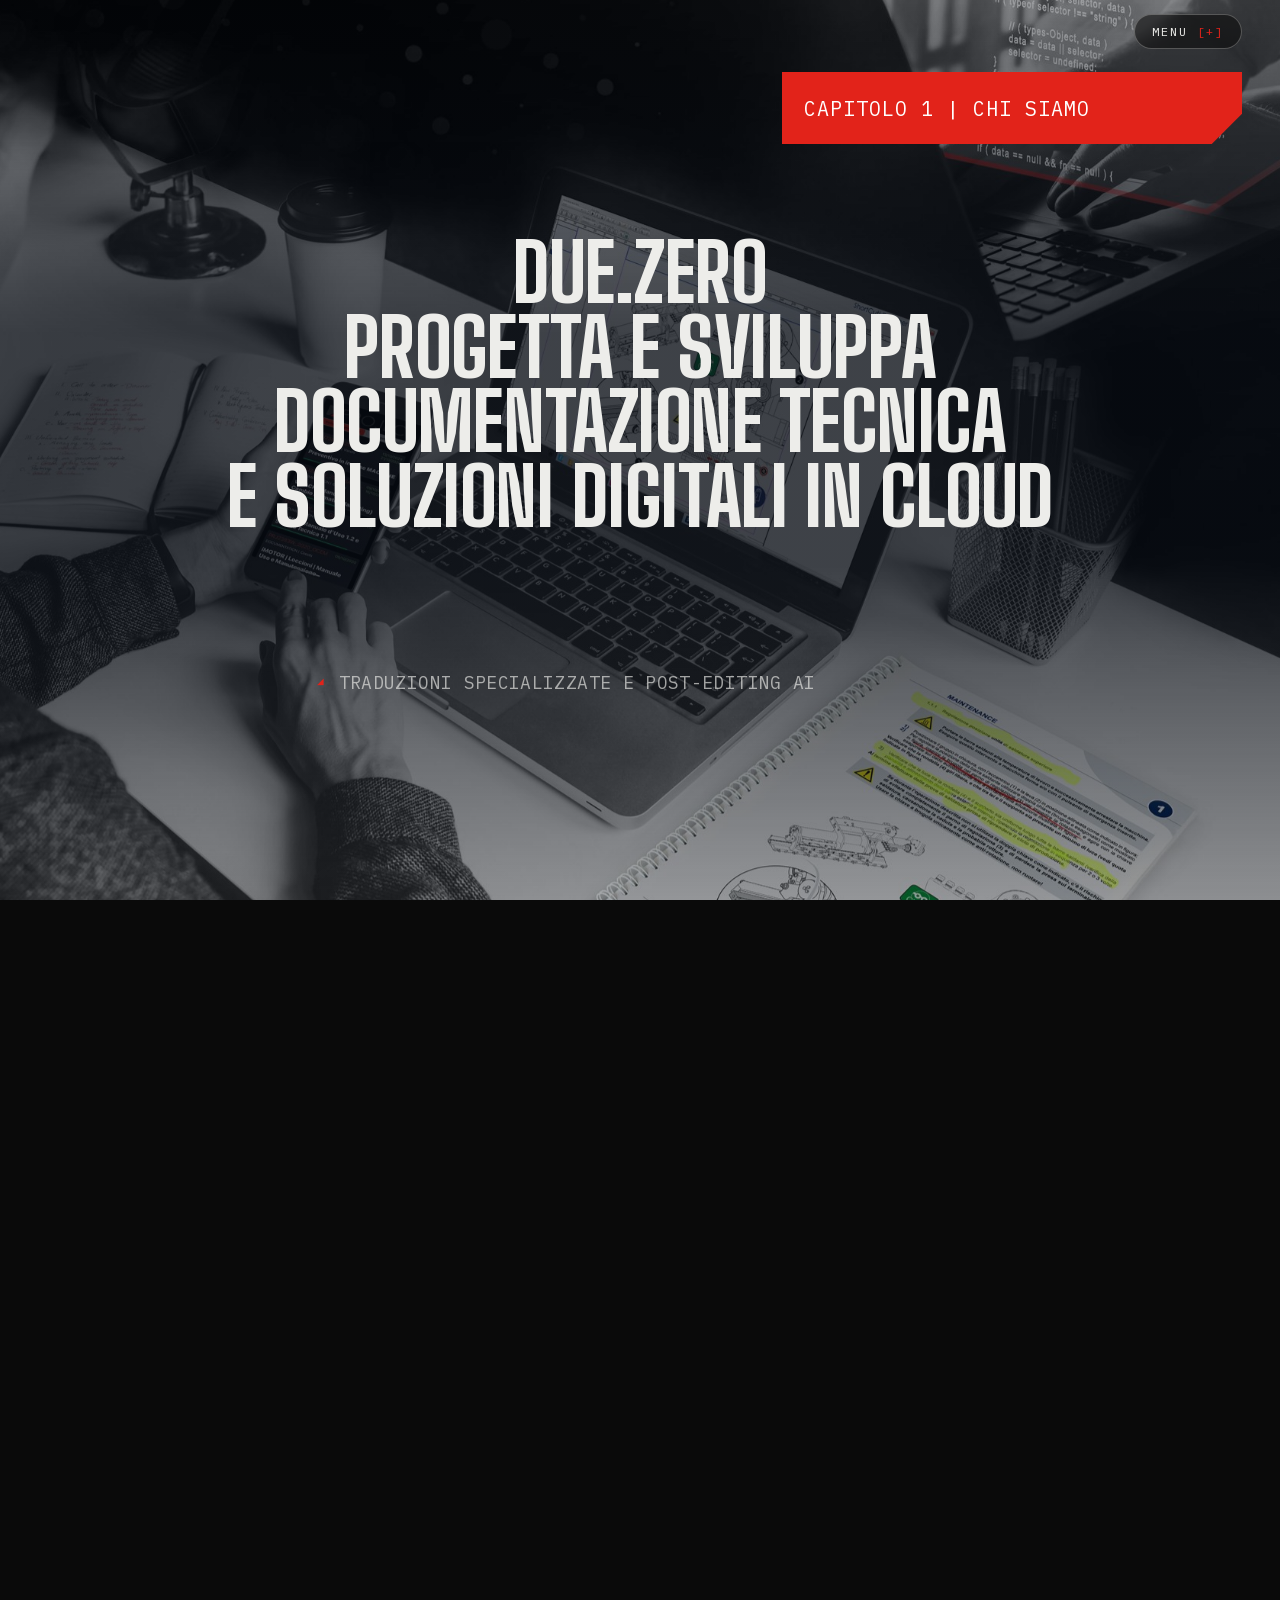
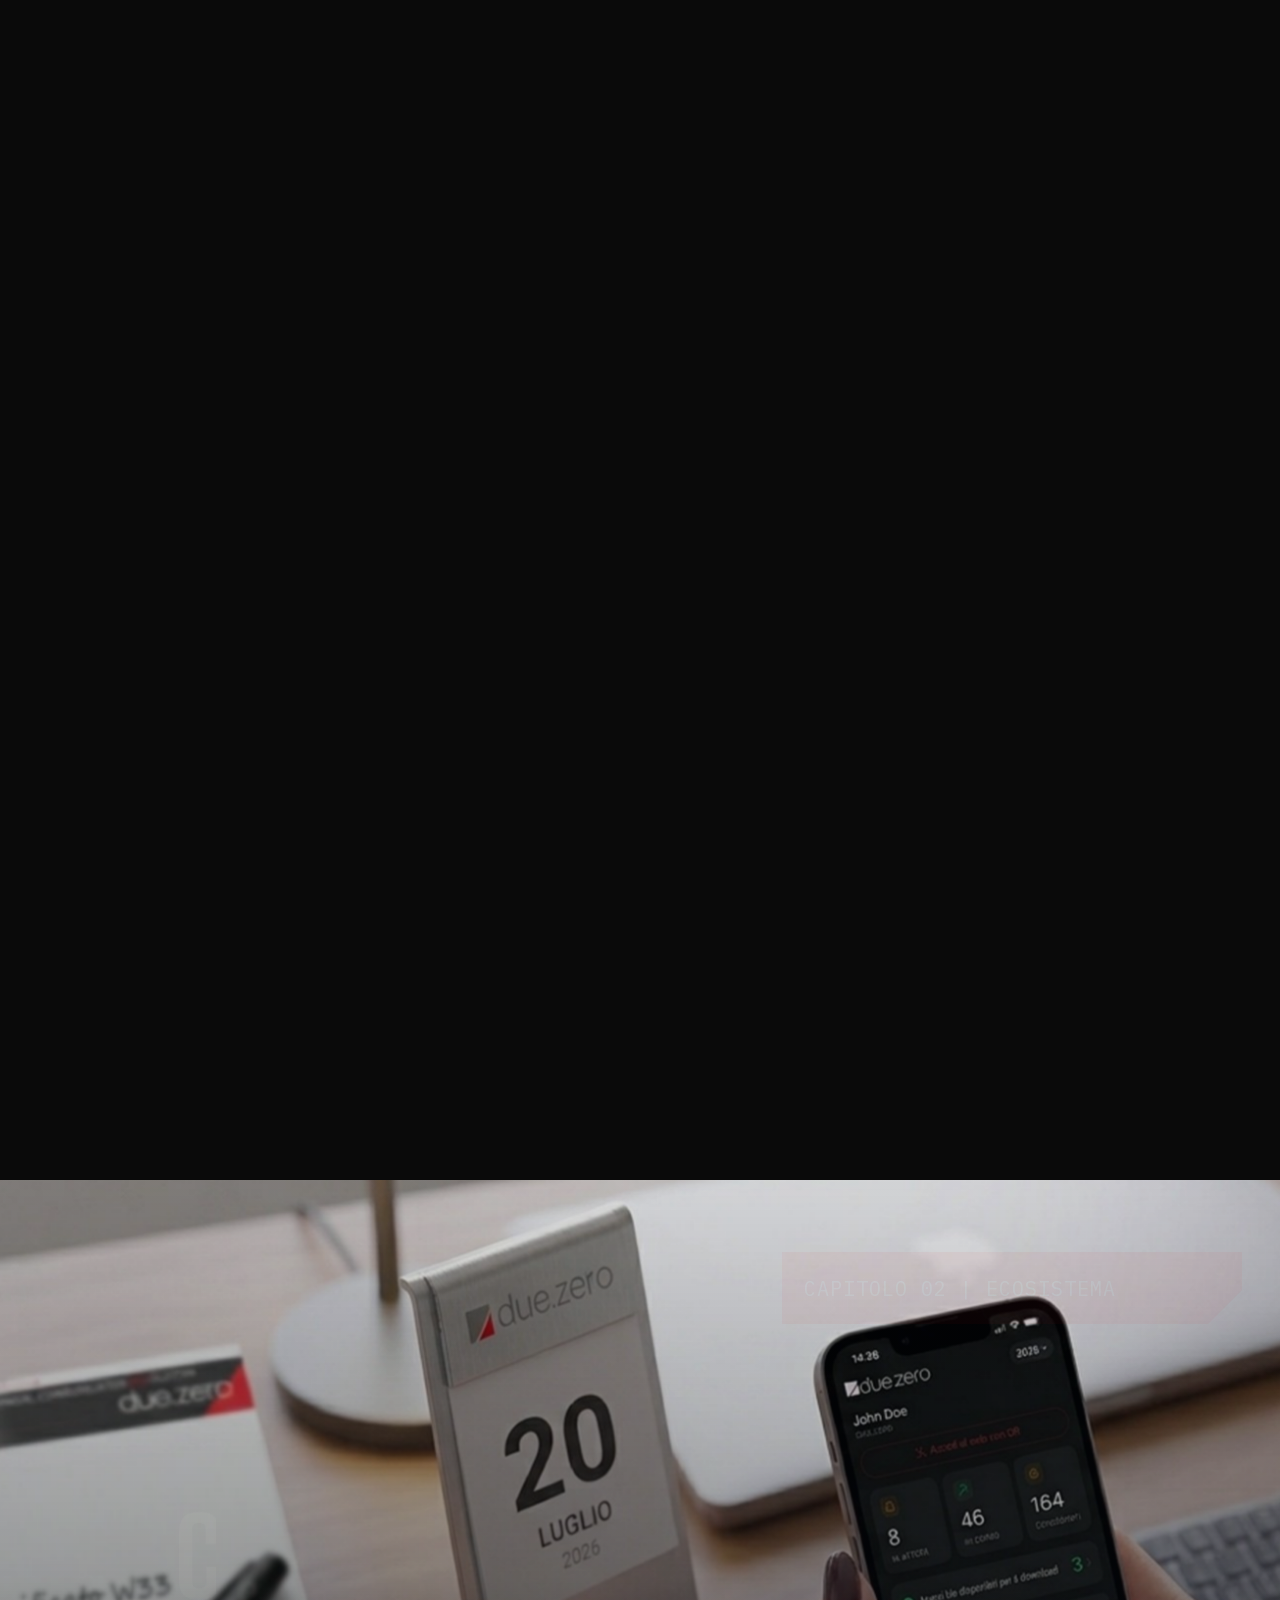
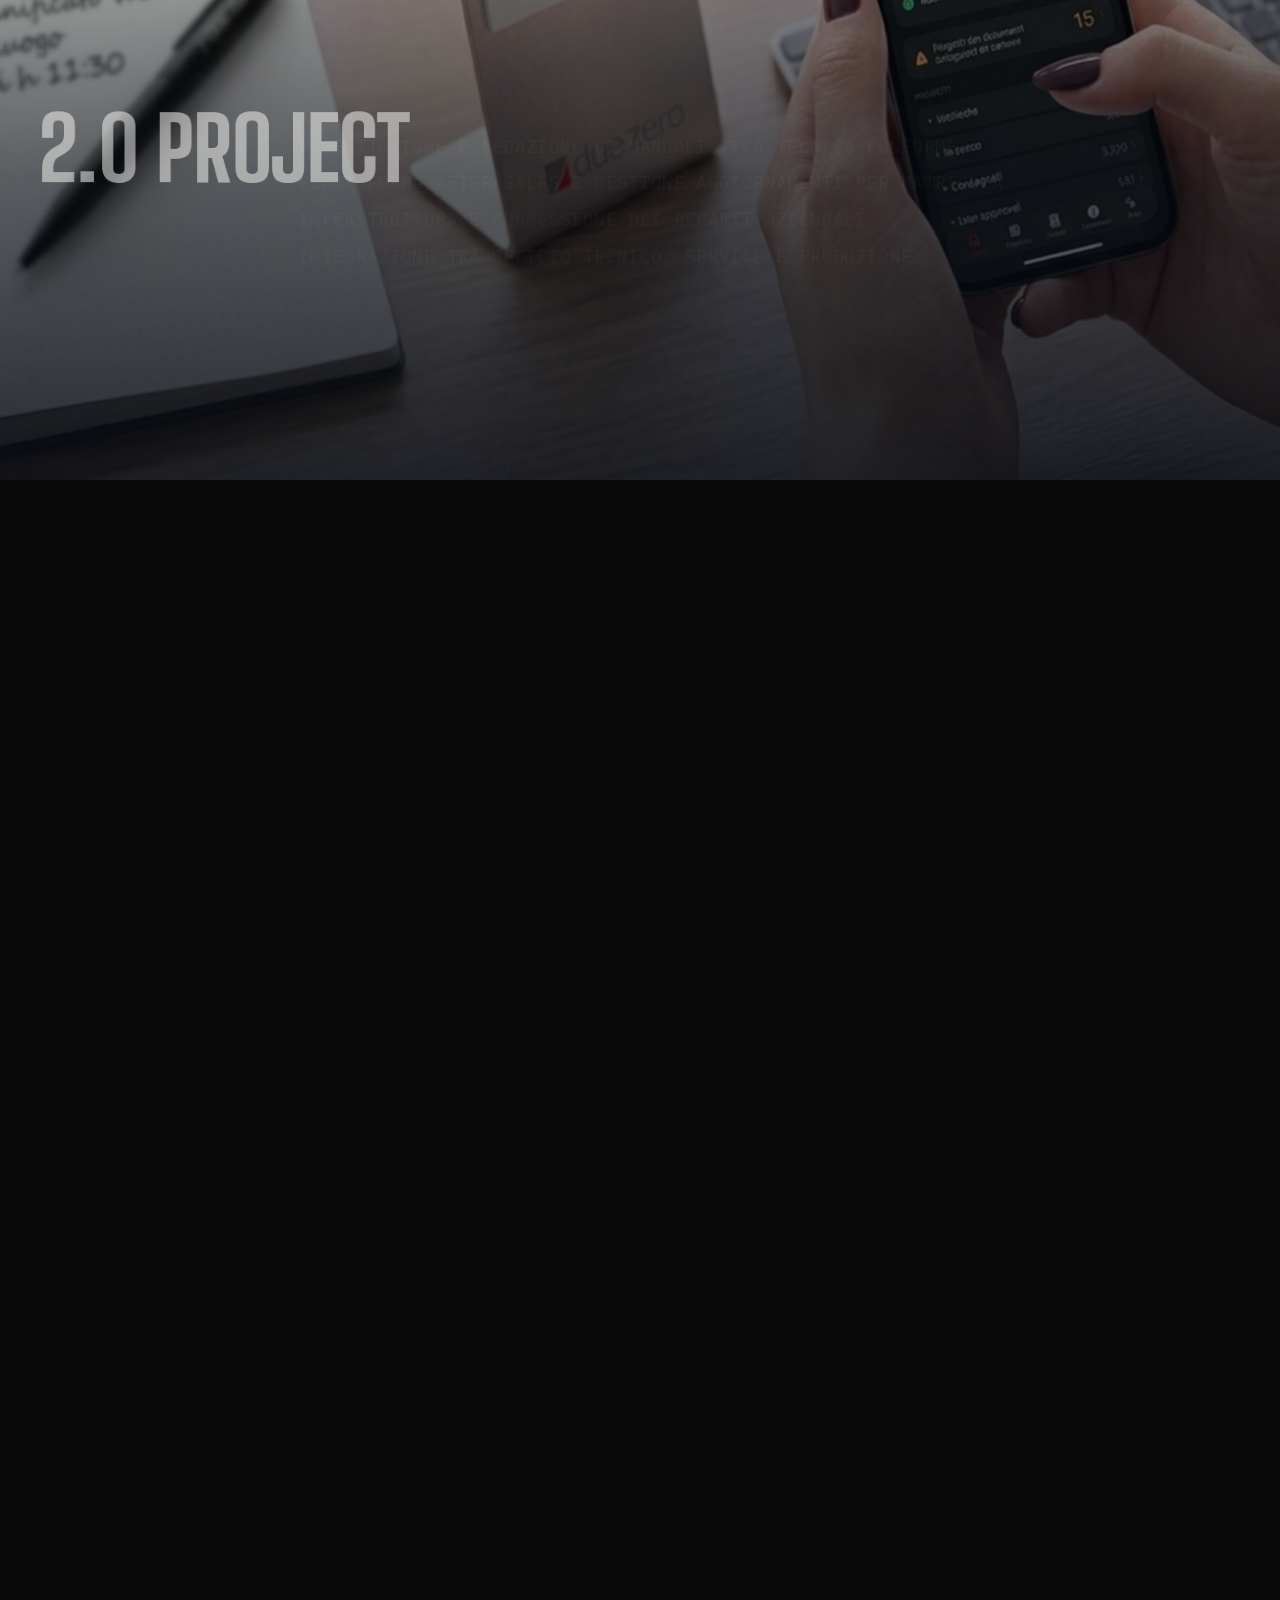
==== index.html @ 5de48006 "Fix accessibilità e pulizia codice morto pre-consegna Rimuove user-scalable=no (ignorato da iOS, vio" ====
<!DOCTYPE html>
<html lang="it">
<head>
<meta charset="UTF-8">
<meta name="viewport" content="width=device-width, initial-scale=1.0">
<title>Due.Zero — Technical Communication</title>
<meta name="description" content="Trasformiamo dati tecnici, manuali, ricambi e contenuti multilingua in strumenti digitali chiari, consultabili e coerenti con i processi industriali. Bologna, dal 2008.">
<meta name="theme-color" content="#0A0A0A">
<link rel="icon" type="image/svg+xml" href="favicon.svg">
<link rel="preload" href="fonts/BebasNeue-latin.woff2" as="font" type="font/woff2" crossorigin>
<link rel="preload" href="fonts/BigShouldersDisplay-latin-var.woff2" as="font" type="font/woff2" crossorigin>
<link rel="preload" href="fonts/IBMPlexMono-latin-400.woff2" as="font" type="font/woff2" crossorigin>
<link rel="stylesheet" href="css/fonts.css">
<link rel="stylesheet" href="css/style.css">
<script type="application/ld+json">
{
  "@context": "https://schema.org",
  "@type": "Organization",
  "name": "Due.Zero Srl",
  "legalName": "Due.Zero Srl",
  "url": "https://www.duezero.eu",
  "logo": "https://www.duezero.eu/img/DueZero_logo.svg",
  "description": "Trasformiamo dati tecnici, manuali, ricambi e contenuti multilingua in strumenti digitali chiari, consultabili e coerenti con i processi industriali. Bologna, dal 2008.",
  "foundingDate": "2008",
  "address": {
    "@type": "PostalAddress",
    "streetAddress": "Via Persicetana Vecchia, 26",
    "addressLocality": "Bologna",
    "addressRegion": "BO",
    "postalCode": "40132",
    "addressCountry": "IT"
  },
  "contactPoint": {
    "@type": "ContactPoint",
    "telephone": "+39-051-5060797",
    "email": "info@duezero.eu",
    "contactType": "customer service"
  },
  "vatID": "IT03840401206",
  "sameAs": [
    "https://www.linkedin.com/in/due-zero-srl-05b47742/"
  ]
}
</script>
</head>
<body>

<div class="preloader" id="preloader" aria-hidden="true">
  <div class="preloaderMark">
    <span class="preloaderWord">DUE<span class="dot">.</span>ZERO</span>
    <div class="preloaderBar"><div class="preloaderBarFill" id="preloaderBarFill"></div></div>
  </div>
</div>

<!-- Menu: elemento di pagina, non della prima scena. Stava dentro lo sticky del Capitolo 1 ed era
     quindi raggiungibile solo lì; ora è fisso e resta disponibile per tutto il documento, come già
     avveniva in parliamone.html. -->
<div class="topbar">
  <button class="menuBtn" id="menuBtn">MENU <span class="plus">[+]</span></button>
</div>

<div class="scene" id="scene">
  <!-- banner "01 | Chi siamo" + titolo + sottotitolo già COMPLETI qui (~68%, non solo iniziati — atterrare
       a metà rivelazione mostrava il titolo "tagliato"), prima che parta il gesto successivo (card, .72) -->
  <div class="chapterAnchor" id="chapter1Start" aria-hidden="true"></div>
  <div class="sticky" id="sticky">
    <div class="ambient" id="ambient"></div>

    <!-- CAPITOLO 1 -->
    <!-- immagine a destra: stessa tecnica di .ecoProjectImg in Ecosistema — campo fotografico ampio
         (non un riquadro), sfumato sul bordo sinistro, che entra a fuoco durante lo scroll. È sorella
         di .chapter1, non figlia: ha una sua timeline (entra prima del titolo, esce con la card) e se
         fosse dentro .chapter1 erediterebbe l'opacità 0 fino a metà scena -->
    <!-- wrapper trasparente su desktop (nessuno stile fuori dal blocco touch in fondo al CSS): stesso
         principio di .ecoImgWrap in Ecosistema, qui per dare a .ch1Img un contenitore relative su cui
         fare da sfondo nella versione statica touch -->
    <div class="ecoImgWrap" id="ecoImgWrapCh1">
    <div class="ch1Img" id="ch1Img" aria-hidden="true"></div>
    <div class="ch1ImgVeil" id="ch1ImgVeil" aria-hidden="true"></div>
    <!-- titolo + sottotitolo sono un blocco unico ancorato in basso: il titolo non ha più una sua
         posizione fissa, quindi quando il sottotitolo entra è il titolo a salire, non il contrario -->
    <div class="chapter1" id="chapter1">
      <div class="ch-block">
        <div class="ch-title" id="chTitle">
          <span class="ln"><i>DUE.ZERO</i></span>
          <span class="ln"><i>PROGETTA E SVILUPPA</i></span>
          <span class="ln"><i>DOCUMENTAZIONE TECNICA</i></span>
          <span class="ln"><i>E SOLUZIONI DIGITALI IN CLOUD</i></span>
        </div>
        <div class="ch-sub">
          <div class="ch-subInner" id="chSub">
            <ul class="ch-subList">
              <li>Traduzioni specializzate e post-editing AI</li>
              <li>Cataloghi ricambi interattivi e piattaforma Hyper.Parts</li>
              <li>Software tailor-made e marketing industriale B2B</li>
              <li>Documentazione Tecnica 4.0 e Compliance Normativa</li>
            </ul>
          </div>
        </div>
      </div>
    </div>
    <!-- banner che si costruisce a quadrati -->
    <div class="chBanner" id="chBanner"><span class="bt">Capitolo 1 | Chi siamo</span></div>
    </div><!-- /ecoImgWrapCh1 -->

    <!-- Titolo ripristinato (richiesto esplicitamente, "il capo non sembra più convinto dell'SVG"):
         .center torna ad essere il titolo vero, spostato dentro #heroGroup (non era suo figlio
         all'epoca del test SVG, .heroGroup non esisteva ancora) per restare nella sequenza flex
         touch. .testWall resta nel DOM, solo nascosto — stessa filosofia "facilmente reversibile"
         del test originale, in caso servisse di nuovo -->
    <div class="heroGroup" id="heroGroup">
    <div class="center">
      <div class="heroMove" id="heroMove">
        <div class="tilt" id="tilt">
          <div class="gloss-wrap" id="glossWrap">
            <div class="title base" aria-hidden="true"><span class="l0">DUE<span class="dot">.</span>ZERO</span><span class="l1">Technical</span><span class="l2">Communication</span></div>
            <div class="title sheen" aria-hidden="true"><span class="l0">DUE<span class="dot">.</span>ZERO</span><span class="l1">Technical</span><span class="l2">Communication</span></div>
            <div class="title gloss" id="gloss"><span class="l0">DUE<span class="dot">.</span>ZERO</span><span class="l1">Technical</span><span class="l2">Communication</span></div>
            <h1 style="position:absolute;width:1px;height:1px;overflow:hidden;clip:rect(0 0 0 0)">Due.Zero — Technical Communication</h1>
          </div>
        </div>
      </div>
    </div>

    <!-- SVG inline (non <img>): fornito dal capo, usato temporaneamente al posto del titolo — vedi
         css/style.css per come è nascosto. testWallMove riceve lo stesso transform (dock) e la
         stessa opacity (heroOut) di heroMove, calcolati in capitolo1.js -->
    <div class="testWall" id="testWall" aria-hidden="true">
      <div class="testWallMove" id="testWallMove">
        <div class="testWallInner">
          <svg class="testWallBase" version="1.2" baseProfile="tiny" xmlns="http://www.w3.org/2000/svg" xmlns:xlink="http://www.w3.org/1999/xlink" x="0px"
          	 y="0px" width="916px" height="356px" viewBox="54 180 916 356" xml:space="preserve">
          <g id="BOLD">
          	<g id="TEXT">
          		<g class="line line1">
          		<path fill="#324646" d="M293.03,201.807h16.197c10.44,0,18.197,1.294,23.271,3.882c5.073,2.588,9.253,6.795,12.538,12.622
          			c3.285,5.827,4.928,12.63,4.928,20.41c0,5.534-0.919,10.62-2.756,15.259c-1.838,4.639-4.375,8.488-7.611,11.548
          			c-3.236,3.06-6.741,5.176-10.513,6.348c-3.773,1.172-10.31,1.758-19.611,1.758H293.03V201.807z M306.604,214.99v45.313h6.348
          			c6.25,0,10.783-0.716,13.599-2.151c2.815-1.434,5.119-3.845,6.909-7.234c1.79-3.389,2.686-7.56,2.686-12.514
          			c0-7.625-2.132-13.54-6.396-17.744c-3.841-3.779-10.01-5.67-18.506-5.67H306.604z"/>
          		<path fill="#324646" d="M362.513,201.807h13.721v46.447c0,4.001,0.35,6.831,1.05,8.489c0.7,1.659,1.855,2.985,3.467,3.977
          			s3.556,1.488,5.835,1.488c2.409,0,4.484-0.552,6.226-1.659c1.741-1.105,2.946-2.512,3.613-4.22
          			c0.667-1.708,1.001-4.968,1.001-9.782v-44.74h13.721v42.822c0,7.227-0.407,12.24-1.221,15.039c-0.814,2.8-2.368,5.501-4.663,8.105
          			c-2.295,2.604-4.94,4.533-7.935,5.786c-2.995,1.253-6.478,1.88-10.449,1.88c-5.208,0-9.741-1.196-13.599-3.589
          			s-6.616-5.387-8.276-8.984c-1.66-3.597-2.49-9.676-2.49-18.237V201.807z"/>
          		<path fill="#324646" d="M427.063,201.807h39.209v13.379h-25.635v12.988h25.635v13.135h-25.635v18.896h25.635v13.428h-39.209
          			V201.807z"/>
          		<path fill="#324646" d="M503.187,201.807h43.457l-25.574,58.691h23.914v13.135h-43.896l25.458-58.301h-23.358V201.807z"/>
          		<path fill="#324646" d="M557.044,201.807h39.209v13.379h-25.635v12.988h25.635v13.135h-25.635v18.896h25.635v13.428h-39.209
          			V201.807z"/>
          		<path fill="#324646" d="M609.925,201.807h14.485c7.933,0,13.582,0.708,16.948,2.124c3.365,1.416,6.071,3.768,8.12,7.056
          			c2.049,3.288,3.073,7.178,3.073,11.67c0,4.72-1.132,8.667-3.394,11.841s-5.672,5.575-10.228,7.202l17.015,31.934h-14.946
          			l-16.151-30.42h-1.251v30.42h-13.672V201.807z M623.597,229.883h4.284c4.348,0,7.342-0.571,8.98-1.714s2.458-3.037,2.458-5.683
          			c0-1.567-0.406-2.931-1.217-4.09c-0.812-1.16-1.899-1.992-3.262-2.499c-1.362-0.506-3.861-0.76-7.496-0.76h-3.748V229.883z"/>
          		<path fill="#324646" d="M700.916,200c10.162,0,18.9,3.679,26.213,11.035c7.313,7.357,10.97,16.325,10.97,26.904
          			c0,10.482-3.608,19.353-10.823,26.611c-7.215,7.259-15.969,10.889-26.262,10.889c-10.782,0-19.739-3.727-26.873-11.182
          			c-7.134-7.454-10.7-16.309-10.7-26.563c0-6.868,1.661-13.184,4.983-18.945s7.892-10.327,13.706-13.696
          			C687.943,201.685,694.205,200,700.916,200z M700.77,213.379c-6.648,0-12.236,2.312-16.766,6.934
          			c-4.529,4.623-6.794,10.498-6.794,17.627c0,7.943,2.852,14.226,8.554,18.848c4.432,3.613,9.515,5.42,15.25,5.42
          			c6.484,0,12.007-2.344,16.569-7.031s6.844-10.465,6.844-17.334c0-6.836-2.298-12.622-6.893-17.358
          			C712.94,215.747,707.352,213.379,700.77,213.379z"/>
          		<path id="POINT" fill="#FFFFFF" d="M484.827,259.717c2.116,0,3.922,0.741,5.42,2.222c1.497,1.481,2.246,3.28,2.246,5.396
          		c0,2.116-0.749,3.923-2.246,5.42c-1.498,1.497-3.304,2.246-5.42,2.246c-2.116,0-3.923-0.749-5.42-2.246
          		c-1.498-1.497-2.246-3.304-2.246-5.42c0-2.116,0.749-3.914,2.246-5.396C480.904,260.458,482.711,259.717,484.827,259.717z"/>
          		</g>
          		<g class="line line2">
          		<path fill="#324646" d="M245.96,321.807h39.697v13.477h-13.086v58.35h-13.867v-58.35H245.96V321.807z"/>
          		<path fill="#324646" d="M295.081,321.807h39.209v13.379h-25.635v12.988h25.635v13.135h-25.635v18.896h25.635v13.428h-39.209
          			V321.807z"/>
          		<path fill="#324646" d="M413.05,334.43l-9.562,9.115c-6.505-6.875-13.823-10.313-21.954-10.313
          			c-6.862,0-12.644,2.346-17.343,7.038c-4.7,4.692-7.05,10.476-7.05,17.352c0,4.79,1.041,9.042,3.122,12.757
          			c2.081,3.714,5.024,6.63,8.83,8.749c3.806,2.118,8.034,3.177,12.685,3.177c3.967,0,7.594-0.741,10.879-2.224
          			c3.284-1.482,6.895-4.178,10.831-8.088l9.269,9.672c-5.306,5.179-10.319,8.77-15.039,10.771
          			c-4.72,2.002-10.107,3.004-16.162,3.004c-11.166,0-20.305-3.54-27.417-10.62c-7.113-7.08-10.669-16.154-10.669-27.222
          			c0-7.161,1.619-13.525,4.858-19.092c3.239-5.566,7.877-10.042,13.916-13.428c6.038-3.385,12.541-5.078,19.507-5.078
          			c5.924,0,11.629,1.251,17.114,3.754C404.35,326.256,409.078,329.815,413.05,334.43z"/>
          		<path fill="#324646" d="M424.964,321.807h13.867v27.1h23.975v-27.1h13.818v71.826h-13.818v-31.494h-23.975v31.494h-13.867V321.807
          			z"/>
          		<path fill="#324646" d="M493.079,321.807h13.115l30.732,47.266v-47.266h13.672v71.826h-13.152l-30.695-47.119v47.119h-13.672
          			V321.807z"/>
          		<path fill="#324646" d="M566.028,321.807h13.574v71.826h-13.574V321.807z"/>
          		<path fill="#324646" d="M660.999,334.43l-9.562,9.115c-6.505-6.875-13.823-10.313-21.954-10.313
          			c-6.862,0-12.644,2.346-17.343,7.038c-4.7,4.692-7.05,10.476-7.05,17.352c0,4.79,1.041,9.042,3.122,12.757
          			c2.081,3.714,5.024,6.63,8.83,8.749c3.806,2.118,8.034,3.177,12.685,3.177c3.968,0,7.594-0.741,10.879-2.224
          			c3.284-1.482,6.895-4.178,10.831-8.088l9.269,9.672c-5.307,5.179-10.319,8.77-15.039,10.771
          			c-4.721,2.002-10.107,3.004-16.162,3.004c-11.166,0-20.305-3.54-27.417-10.62c-7.113-7.08-10.669-16.154-10.669-27.222
          			c0-7.161,1.619-13.525,4.858-19.092c3.238-5.566,7.877-10.042,13.916-13.428c6.038-3.385,12.54-5.078,19.507-5.078
          			c5.924,0,11.629,1.251,17.114,3.754C652.299,326.256,657.027,329.815,660.999,334.43z"/>
          		<path fill="#324646" d="M694.874,321.807h13.866l27.625,71.826h-14.209l-5.62-14.795h-29.308l-5.844,14.795h-14.209
          			L694.874,321.807z M701.893,340.85l-9.637,24.658h19.216L701.893,340.85z"/>
          		<path fill="#324646" d="M746.937,321.807h13.672v58.789h19.922v13.037h-33.594V321.807z"/>
          		</g>
          		<g class="line line3">
          		<path fill="#324646" d="M144.104,454.43l-9.562,9.115c-6.505-6.875-13.823-10.313-21.954-10.313
          			c-6.862,0-12.644,2.346-17.343,7.038c-4.7,4.692-7.05,10.476-7.05,17.352c0,4.79,1.041,9.042,3.122,12.757
          			c2.081,3.715,5.024,6.631,8.83,8.749s8.034,3.177,12.685,3.177c3.967,0,7.594-0.741,10.879-2.224
          			c3.284-1.482,6.895-4.179,10.831-8.089l9.269,9.672c-5.306,5.179-10.319,8.769-15.039,10.771
          			c-4.72,2.002-10.107,3.004-16.162,3.004c-11.166,0-20.305-3.54-27.417-10.62c-7.113-7.08-10.669-16.153-10.669-27.222
          			c0-7.161,1.619-13.525,4.858-19.092c3.239-5.566,7.877-10.042,13.916-13.428c6.038-3.385,12.541-5.078,19.507-5.078
          			c5.924,0,11.629,1.251,17.114,3.754C135.405,446.256,140.133,449.815,144.104,454.43z"/>
          		<path fill="#324646" d="M189.979,440c10.162,0,18.9,3.679,26.213,11.035c7.313,7.357,10.97,16.325,10.97,26.904
          			c0,10.482-3.608,19.353-10.823,26.611c-7.215,7.26-15.969,10.889-26.262,10.889c-10.782,0-19.74-3.727-26.873-11.182
          			c-7.133-7.454-10.7-16.309-10.7-26.563c0-6.868,1.661-13.184,4.983-18.945c3.323-5.762,7.891-10.327,13.706-13.696
          			C177.005,441.685,183.268,440,189.979,440z M189.832,453.379c-6.648,0-12.237,2.312-16.766,6.934
          			c-4.529,4.623-6.794,10.498-6.794,17.627c0,7.943,2.851,14.226,8.554,18.848c4.431,3.613,9.515,5.42,15.25,5.42
          			c6.484,0,12.007-2.344,16.569-7.031c4.563-4.688,6.844-10.465,6.844-17.334c0-6.836-2.298-12.622-6.893-17.358
          			C202.002,455.747,196.414,453.379,189.832,453.379z"/>
          		<path fill="#324646" d="M247.019,441.807h13.321l16.65,50.098l16.801-50.098h13.313l12.049,71.826h-13.221l-7.702-45.361
          			l-15.259,45.361h-12.049l-15.124-45.361l-7.886,45.361h-13.33L247.019,441.807z"/>
          		<path fill="#324646" d="M337.009,441.807h13.321l16.65,50.098l16.801-50.098h13.313l12.049,71.826h-13.221l-7.702-45.361
          			l-15.259,45.361h-12.049l-15.124-45.361l-7.886,45.361h-13.33L337.009,441.807z"/>
          		<path fill="#324646" d="M419.544,441.807h13.721v46.447c0,4.001,0.35,6.83,1.05,8.489c0.7,1.658,1.855,2.984,3.467,3.977
          			c1.611,0.991,3.556,1.487,5.835,1.487c2.409,0,4.484-0.553,6.226-1.658c1.741-1.105,2.946-2.513,3.613-4.221
          			c0.667-1.707,1.001-4.968,1.001-9.782v-44.739h13.721v42.822c0,7.227-0.407,12.24-1.221,15.039
          			c-0.814,2.8-2.368,5.502-4.663,8.105c-2.295,2.604-4.94,4.533-7.935,5.786c-2.995,1.253-6.478,1.88-10.449,1.88
          			c-5.208,0-9.741-1.196-13.599-3.589s-6.616-5.387-8.276-8.984c-1.66-3.597-2.49-9.676-2.49-18.237V441.807z"/>
          		<path fill="#324646" d="M484.095,441.807h13.115l30.732,47.266v-47.266h13.672v71.826h-13.152l-30.695-47.119v47.119h-13.672
          			V441.807z"/>
          		<path fill="#324646" d="M557.044,441.807h13.574v71.826h-13.574V441.807z"/>
          		<path fill="#324646" d="M652.015,454.43l-9.562,9.115c-6.505-6.875-13.823-10.313-21.954-10.313
          			c-6.862,0-12.644,2.346-17.343,7.038c-4.7,4.692-7.05,10.476-7.05,17.352c0,4.79,1.041,9.042,3.122,12.757s5.024,6.631,8.83,8.749
          			s8.034,3.177,12.685,3.177c3.968,0,7.594-0.741,10.879-2.224c3.284-1.482,6.895-4.179,10.831-8.089l9.269,9.672
          			c-5.307,5.179-10.319,8.769-15.039,10.771c-4.721,2.002-10.107,3.004-16.162,3.004c-11.166,0-20.305-3.54-27.417-10.62
          			c-7.113-7.08-10.669-16.153-10.669-27.222c0-7.161,1.619-13.525,4.858-19.092c3.238-5.566,7.877-10.042,13.916-13.428
          			c6.038-3.385,12.54-5.078,19.507-5.078c5.924,0,11.629,1.251,17.114,3.754C643.314,446.256,648.043,449.815,652.015,454.43z"/>
          		<path fill="#324646" d="M685.89,441.807h13.866l27.625,71.826h-14.209l-5.62-14.795h-29.308l-5.844,14.795h-14.209L685.89,441.807
          			z M692.908,460.85l-9.637,24.658h19.216L692.908,460.85z"/>
          		<path fill="#324646" d="M730.872,441.807h39.697v13.477h-13.086v58.35h-13.867v-58.35h-12.744V441.807z"/>
          		<path fill="#324646" d="M778.968,441.807h13.574v71.826h-13.574V441.807z"/>
          		<path fill="#324646" d="M841.834,440c10.162,0,18.9,3.679,26.213,11.035c7.313,7.357,10.97,16.325,10.97,26.904
          			c0,10.482-3.608,19.353-10.823,26.611c-7.215,7.26-15.969,10.889-26.262,10.889c-10.782,0-19.739-3.727-26.873-11.182
          			c-7.134-7.454-10.7-16.309-10.7-26.563c0-6.868,1.661-13.184,4.983-18.945s7.892-10.327,13.706-13.696
          			C828.861,441.685,835.123,440,841.834,440z M841.688,453.379c-6.648,0-12.236,2.312-16.766,6.934
          			c-4.529,4.623-6.794,10.498-6.794,17.627c0,7.943,2.852,14.226,8.554,18.848c4.432,3.613,9.515,5.42,15.25,5.42
          			c6.484,0,12.007-2.344,16.569-7.031s6.844-10.465,6.844-17.334c0-6.836-2.298-12.622-6.893-17.358
          			C853.858,455.747,848.27,453.379,841.688,453.379z"/>
          		<path fill="#324646" d="M891.956,441.807h13.115l30.732,47.266v-47.266h13.672v71.826h-13.152l-30.695-47.119v47.119h-13.672
          			V441.807z"/>
          		</g>
          	</g>
          </g>
          </svg>
          <svg class="testWallShine" version="1.2" baseProfile="tiny" xmlns="http://www.w3.org/2000/svg" xmlns:xlink="http://www.w3.org/1999/xlink" x="0px"
          	 y="0px" width="916px" height="356px" viewBox="54 180 916 356" xml:space="preserve">
          <g id="BOLD">
          	<g id="TEXT">
          		<g class="line line1">
          		<path fill="#324646" d="M293.03,201.807h16.197c10.44,0,18.197,1.294,23.271,3.882c5.073,2.588,9.253,6.795,12.538,12.622
          			c3.285,5.827,4.928,12.63,4.928,20.41c0,5.534-0.919,10.62-2.756,15.259c-1.838,4.639-4.375,8.488-7.611,11.548
          			c-3.236,3.06-6.741,5.176-10.513,6.348c-3.773,1.172-10.31,1.758-19.611,1.758H293.03V201.807z M306.604,214.99v45.313h6.348
          			c6.25,0,10.783-0.716,13.599-2.151c2.815-1.434,5.119-3.845,6.909-7.234c1.79-3.389,2.686-7.56,2.686-12.514
          			c0-7.625-2.132-13.54-6.396-17.744c-3.841-3.779-10.01-5.67-18.506-5.67H306.604z"/>
          		<path fill="#324646" d="M362.513,201.807h13.721v46.447c0,4.001,0.35,6.831,1.05,8.489c0.7,1.659,1.855,2.985,3.467,3.977
          			s3.556,1.488,5.835,1.488c2.409,0,4.484-0.552,6.226-1.659c1.741-1.105,2.946-2.512,3.613-4.22
          			c0.667-1.708,1.001-4.968,1.001-9.782v-44.74h13.721v42.822c0,7.227-0.407,12.24-1.221,15.039c-0.814,2.8-2.368,5.501-4.663,8.105
          			c-2.295,2.604-4.94,4.533-7.935,5.786c-2.995,1.253-6.478,1.88-10.449,1.88c-5.208,0-9.741-1.196-13.599-3.589
          			s-6.616-5.387-8.276-8.984c-1.66-3.597-2.49-9.676-2.49-18.237V201.807z"/>
          		<path fill="#324646" d="M427.063,201.807h39.209v13.379h-25.635v12.988h25.635v13.135h-25.635v18.896h25.635v13.428h-39.209
          			V201.807z"/>
          		<path fill="#324646" d="M503.187,201.807h43.457l-25.574,58.691h23.914v13.135h-43.896l25.458-58.301h-23.358V201.807z"/>
          		<path fill="#324646" d="M557.044,201.807h39.209v13.379h-25.635v12.988h25.635v13.135h-25.635v18.896h25.635v13.428h-39.209
          			V201.807z"/>
          		<path fill="#324646" d="M609.925,201.807h14.485c7.933,0,13.582,0.708,16.948,2.124c3.365,1.416,6.071,3.768,8.12,7.056
          			c2.049,3.288,3.073,7.178,3.073,11.67c0,4.72-1.132,8.667-3.394,11.841s-5.672,5.575-10.228,7.202l17.015,31.934h-14.946
          			l-16.151-30.42h-1.251v30.42h-13.672V201.807z M623.597,229.883h4.284c4.348,0,7.342-0.571,8.98-1.714s2.458-3.037,2.458-5.683
          			c0-1.567-0.406-2.931-1.217-4.09c-0.812-1.16-1.899-1.992-3.262-2.499c-1.362-0.506-3.861-0.76-7.496-0.76h-3.748V229.883z"/>
          		<path fill="#324646" d="M700.916,200c10.162,0,18.9,3.679,26.213,11.035c7.313,7.357,10.97,16.325,10.97,26.904
          			c0,10.482-3.608,19.353-10.823,26.611c-7.215,7.259-15.969,10.889-26.262,10.889c-10.782,0-19.739-3.727-26.873-11.182
          			c-7.134-7.454-10.7-16.309-10.7-26.563c0-6.868,1.661-13.184,4.983-18.945s7.892-10.327,13.706-13.696
          			C687.943,201.685,694.205,200,700.916,200z M700.77,213.379c-6.648,0-12.236,2.312-16.766,6.934
          			c-4.529,4.623-6.794,10.498-6.794,17.627c0,7.943,2.852,14.226,8.554,18.848c4.432,3.613,9.515,5.42,15.25,5.42
          			c6.484,0,12.007-2.344,16.569-7.031s6.844-10.465,6.844-17.334c0-6.836-2.298-12.622-6.893-17.358
          			C712.94,215.747,707.352,213.379,700.77,213.379z"/>
          		<path id="POINT" fill="#FFFFFF" d="M484.827,259.717c2.116,0,3.922,0.741,5.42,2.222c1.497,1.481,2.246,3.28,2.246,5.396
          		c0,2.116-0.749,3.923-2.246,5.42c-1.498,1.497-3.304,2.246-5.42,2.246c-2.116,0-3.923-0.749-5.42-2.246
          		c-1.498-1.497-2.246-3.304-2.246-5.42c0-2.116,0.749-3.914,2.246-5.396C480.904,260.458,482.711,259.717,484.827,259.717z"/>
          		</g>
          		<g class="line line2">
          		<path fill="#324646" d="M245.96,321.807h39.697v13.477h-13.086v58.35h-13.867v-58.35H245.96V321.807z"/>
          		<path fill="#324646" d="M295.081,321.807h39.209v13.379h-25.635v12.988h25.635v13.135h-25.635v18.896h25.635v13.428h-39.209
          			V321.807z"/>
          		<path fill="#324646" d="M413.05,334.43l-9.562,9.115c-6.505-6.875-13.823-10.313-21.954-10.313
          			c-6.862,0-12.644,2.346-17.343,7.038c-4.7,4.692-7.05,10.476-7.05,17.352c0,4.79,1.041,9.042,3.122,12.757
          			c2.081,3.714,5.024,6.63,8.83,8.749c3.806,2.118,8.034,3.177,12.685,3.177c3.967,0,7.594-0.741,10.879-2.224
          			c3.284-1.482,6.895-4.178,10.831-8.088l9.269,9.672c-5.306,5.179-10.319,8.77-15.039,10.771
          			c-4.72,2.002-10.107,3.004-16.162,3.004c-11.166,0-20.305-3.54-27.417-10.62c-7.113-7.08-10.669-16.154-10.669-27.222
          			c0-7.161,1.619-13.525,4.858-19.092c3.239-5.566,7.877-10.042,13.916-13.428c6.038-3.385,12.541-5.078,19.507-5.078
          			c5.924,0,11.629,1.251,17.114,3.754C404.35,326.256,409.078,329.815,413.05,334.43z"/>
          		<path fill="#324646" d="M424.964,321.807h13.867v27.1h23.975v-27.1h13.818v71.826h-13.818v-31.494h-23.975v31.494h-13.867V321.807
          			z"/>
          		<path fill="#324646" d="M493.079,321.807h13.115l30.732,47.266v-47.266h13.672v71.826h-13.152l-30.695-47.119v47.119h-13.672
          			V321.807z"/>
          		<path fill="#324646" d="M566.028,321.807h13.574v71.826h-13.574V321.807z"/>
          		<path fill="#324646" d="M660.999,334.43l-9.562,9.115c-6.505-6.875-13.823-10.313-21.954-10.313
          			c-6.862,0-12.644,2.346-17.343,7.038c-4.7,4.692-7.05,10.476-7.05,17.352c0,4.79,1.041,9.042,3.122,12.757
          			c2.081,3.714,5.024,6.63,8.83,8.749c3.806,2.118,8.034,3.177,12.685,3.177c3.968,0,7.594-0.741,10.879-2.224
          			c3.284-1.482,6.895-4.178,10.831-8.088l9.269,9.672c-5.307,5.179-10.319,8.77-15.039,10.771
          			c-4.721,2.002-10.107,3.004-16.162,3.004c-11.166,0-20.305-3.54-27.417-10.62c-7.113-7.08-10.669-16.154-10.669-27.222
          			c0-7.161,1.619-13.525,4.858-19.092c3.238-5.566,7.877-10.042,13.916-13.428c6.038-3.385,12.54-5.078,19.507-5.078
          			c5.924,0,11.629,1.251,17.114,3.754C652.299,326.256,657.027,329.815,660.999,334.43z"/>
          		<path fill="#324646" d="M694.874,321.807h13.866l27.625,71.826h-14.209l-5.62-14.795h-29.308l-5.844,14.795h-14.209
          			L694.874,321.807z M701.893,340.85l-9.637,24.658h19.216L701.893,340.85z"/>
          		<path fill="#324646" d="M746.937,321.807h13.672v58.789h19.922v13.037h-33.594V321.807z"/>
          		</g>
          		<g class="line line3">
          		<path fill="#324646" d="M144.104,454.43l-9.562,9.115c-6.505-6.875-13.823-10.313-21.954-10.313
          			c-6.862,0-12.644,2.346-17.343,7.038c-4.7,4.692-7.05,10.476-7.05,17.352c0,4.79,1.041,9.042,3.122,12.757
          			c2.081,3.715,5.024,6.631,8.83,8.749s8.034,3.177,12.685,3.177c3.967,0,7.594-0.741,10.879-2.224
          			c3.284-1.482,6.895-4.179,10.831-8.089l9.269,9.672c-5.306,5.179-10.319,8.769-15.039,10.771
          			c-4.72,2.002-10.107,3.004-16.162,3.004c-11.166,0-20.305-3.54-27.417-10.62c-7.113-7.08-10.669-16.153-10.669-27.222
          			c0-7.161,1.619-13.525,4.858-19.092c3.239-5.566,7.877-10.042,13.916-13.428c6.038-3.385,12.541-5.078,19.507-5.078
          			c5.924,0,11.629,1.251,17.114,3.754C135.405,446.256,140.133,449.815,144.104,454.43z"/>
          		<path fill="#324646" d="M189.979,440c10.162,0,18.9,3.679,26.213,11.035c7.313,7.357,10.97,16.325,10.97,26.904
          			c0,10.482-3.608,19.353-10.823,26.611c-7.215,7.26-15.969,10.889-26.262,10.889c-10.782,0-19.74-3.727-26.873-11.182
          			c-7.133-7.454-10.7-16.309-10.7-26.563c0-6.868,1.661-13.184,4.983-18.945c3.323-5.762,7.891-10.327,13.706-13.696
          			C177.005,441.685,183.268,440,189.979,440z M189.832,453.379c-6.648,0-12.237,2.312-16.766,6.934
          			c-4.529,4.623-6.794,10.498-6.794,17.627c0,7.943,2.851,14.226,8.554,18.848c4.431,3.613,9.515,5.42,15.25,5.42
          			c6.484,0,12.007-2.344,16.569-7.031c4.563-4.688,6.844-10.465,6.844-17.334c0-6.836-2.298-12.622-6.893-17.358
          			C202.002,455.747,196.414,453.379,189.832,453.379z"/>
          		<path fill="#324646" d="M247.019,441.807h13.321l16.65,50.098l16.801-50.098h13.313l12.049,71.826h-13.221l-7.702-45.361
          			l-15.259,45.361h-12.049l-15.124-45.361l-7.886,45.361h-13.33L247.019,441.807z"/>
          		<path fill="#324646" d="M337.009,441.807h13.321l16.65,50.098l16.801-50.098h13.313l12.049,71.826h-13.221l-7.702-45.361
          			l-15.259,45.361h-12.049l-15.124-45.361l-7.886,45.361h-13.33L337.009,441.807z"/>
          		<path fill="#324646" d="M419.544,441.807h13.721v46.447c0,4.001,0.35,6.83,1.05,8.489c0.7,1.658,1.855,2.984,3.467,3.977
          			c1.611,0.991,3.556,1.487,5.835,1.487c2.409,0,4.484-0.553,6.226-1.658c1.741-1.105,2.946-2.513,3.613-4.221
          			c0.667-1.707,1.001-4.968,1.001-9.782v-44.739h13.721v42.822c0,7.227-0.407,12.24-1.221,15.039
          			c-0.814,2.8-2.368,5.502-4.663,8.105c-2.295,2.604-4.94,4.533-7.935,5.786c-2.995,1.253-6.478,1.88-10.449,1.88
          			c-5.208,0-9.741-1.196-13.599-3.589s-6.616-5.387-8.276-8.984c-1.66-3.597-2.49-9.676-2.49-18.237V441.807z"/>
          		<path fill="#324646" d="M484.095,441.807h13.115l30.732,47.266v-47.266h13.672v71.826h-13.152l-30.695-47.119v47.119h-13.672
          			V441.807z"/>
          		<path fill="#324646" d="M557.044,441.807h13.574v71.826h-13.574V441.807z"/>
          		<path fill="#324646" d="M652.015,454.43l-9.562,9.115c-6.505-6.875-13.823-10.313-21.954-10.313
          			c-6.862,0-12.644,2.346-17.343,7.038c-4.7,4.692-7.05,10.476-7.05,17.352c0,4.79,1.041,9.042,3.122,12.757s5.024,6.631,8.83,8.749
          			s8.034,3.177,12.685,3.177c3.968,0,7.594-0.741,10.879-2.224c3.284-1.482,6.895-4.179,10.831-8.089l9.269,9.672
          			c-5.307,5.179-10.319,8.769-15.039,10.771c-4.721,2.002-10.107,3.004-16.162,3.004c-11.166,0-20.305-3.54-27.417-10.62
          			c-7.113-7.08-10.669-16.153-10.669-27.222c0-7.161,1.619-13.525,4.858-19.092c3.238-5.566,7.877-10.042,13.916-13.428
          			c6.038-3.385,12.54-5.078,19.507-5.078c5.924,0,11.629,1.251,17.114,3.754C643.314,446.256,648.043,449.815,652.015,454.43z"/>
          		<path fill="#324646" d="M685.89,441.807h13.866l27.625,71.826h-14.209l-5.62-14.795h-29.308l-5.844,14.795h-14.209L685.89,441.807
          			z M692.908,460.85l-9.637,24.658h19.216L692.908,460.85z"/>
          		<path fill="#324646" d="M730.872,441.807h39.697v13.477h-13.086v58.35h-13.867v-58.35h-12.744V441.807z"/>
          		<path fill="#324646" d="M778.968,441.807h13.574v71.826h-13.574V441.807z"/>
          		<path fill="#324646" d="M841.834,440c10.162,0,18.9,3.679,26.213,11.035c7.313,7.357,10.97,16.325,10.97,26.904
          			c0,10.482-3.608,19.353-10.823,26.611c-7.215,7.26-15.969,10.889-26.262,10.889c-10.782,0-19.739-3.727-26.873-11.182
          			c-7.134-7.454-10.7-16.309-10.7-26.563c0-6.868,1.661-13.184,4.983-18.945s7.892-10.327,13.706-13.696
          			C828.861,441.685,835.123,440,841.834,440z M841.688,453.379c-6.648,0-12.236,2.312-16.766,6.934
          			c-4.529,4.623-6.794,10.498-6.794,17.627c0,7.943,2.852,14.226,8.554,18.848c4.432,3.613,9.515,5.42,15.25,5.42
          			c6.484,0,12.007-2.344,16.569-7.031s6.844-10.465,6.844-17.334c0-6.836-2.298-12.622-6.893-17.358
          			C853.858,455.747,848.27,453.379,841.688,453.379z"/>
          		<path fill="#324646" d="M891.956,441.807h13.115l30.732,47.266v-47.266h13.672v71.826h-13.152l-30.695-47.119v47.119h-13.672
          			V441.807z"/>
          		</g>
          	</g>
          </g>
          </svg>
        </div>
      </div>
    </div>
    <!-- label che spiega le icone sotto: stessa visibilità/lifecycle di .heroBadges (badgesShown in JS),
         non è il titolo — piccola, non deve competere con esso -->
    <div class="heroEco" id="heroEco">
      <span class="heroEcoLabel">Il nostro ecosistema operativo</span>
      <p class="heroEcoSub">Piattaforme proprietarie, portali B2B e workflow digitali con cui gestiamo la tua documentazione tecnica e il tuo post-vendita.</p>
    </div>

    <!-- badge progetti: visibili solo dopo il preload, spariscono appena si scrolla. SC Spare Manager e
         SC Translate non hanno ancora una pagina/link reale: span non cliccabile, stesso trattamento già
         usato per il sottomenu Cosa Facciamo e per Privacy/Cookie in footer -->
    <div class="heroBadges" id="heroBadges">
      <a class="heroBadge" href="https://hyperparts.it/" target="_blank" rel="noopener noreferrer" aria-label="HYPER.PARTS">
        <span class="heroBadgeTip"><span class="tipName">HYPER.PARTS</span><span class="tipDesc">Portale Consultazione Ricambi</span></span>
        <svg version="1.2" baseProfile="tiny" xmlns="http://www.w3.org/2000/svg" xmlns:xlink="http://www.w3.org/1999/xlink" x="0px"
        	 y="0px" viewBox="0 0 300 300" xml:space="preserve">
        <g class="static-icon">
        	<g>
        		<path fill="#324646" d="M293.733,44.981C282.153,18.507,255.744,0,225,0H75C33.579,0,0,33.579,0,75v150
        			c0,30.263,17.934,56.32,43.744,68.174C141.861,264.814,264.862,152.669,293.733,44.981z"/>
        		<path fill="#333333" d="M43.744,293.174C53.262,297.545,63.841,300,75,300h150c41.421,0,75-33.578,75-75V75
        			c0-10.677-2.246-20.825-6.267-30.019C264.862,152.669,141.861,264.814,43.744,293.174z"/>
        	</g>
        </g>
        <g class="roll-icon">
        	<g>
        		<path fill="#324646" d="M293.733,44.981C282.153,18.507,255.744,0,225,0H75C33.579,0,0,33.579,0,75v150
        			c0,30.263,17.934,56.32,43.744,68.174C141.861,264.814,264.862,152.669,293.733,44.981z"/>
        		<path fill="#003B75" d="M43.744,293.174C53.262,297.545,63.841,300,75,300h150c41.421,0,75-33.578,75-75V75
        			c0-10.677-2.246-20.825-6.267-30.019C264.862,152.669,141.861,264.814,43.744,293.174z"/>
        	</g>
        </g>
        <g class="static-text">
        	<g>
        		<path fill="#808080" d="M72.291,155.277c0-13.45,5.653-25.401,16.414-32.943V62.5h-32.59c-2.681,0-1.813,2.196-1.813,4.885v164.97
        			c0,2.688,0.615,4.839,3.295,4.839l31.107,0.016v-49.004C77.944,180.678,72.291,168.726,72.291,155.277z"/>
        		<path fill="#FFD300" d="M146.626,155.277c0-18.227-14.777-33.013-33.004-33.013s-33.005,14.786-33.005,33.013
        			c0,18.226,14.779,33.005,33.005,33.005S146.626,173.503,146.626,155.277z"/>
        		<path fill="#808080" d="M255.982,92.74c-3.876-11.649-11.712-19.79-23.053-24.545c-9.857-4.127-20.299-5.401-30.812-5.539
        			c0,0-14.923,0.225-30.626,0.215c-0.244-0.076-0.538,0.13-0.902,0.13H138v59.334c10.761,7.542,16.414,19.493,16.414,32.943
        			c0,13.448-5.653,25.4-16.414,32.928v49.004l30.906-0.016c2.681,0,3.094-2.151,3.094-4.839V181l0,0v-48l0,0V94h30.058
        			c3.87,1,5.605,0.624,9.409,1.297c6.688,1.194,11.939,4.687,14.374,11.377c2.213,6.057,2.468,12.291,0.85,18.566
        			c-1.672,6.502-5.76,10.647-12.245,12.017c-3.936,0.834-8.252,1.326-12.274,1.355L182,138.644V169h20.13
        			c7.572,0,20.552-1.072,27.778-3.438c12.486-4.089,21.461-11.894,25.843-24.407C261.383,125.055,261.372,108.902,255.982,92.74z"/>
        	</g>
        </g>
        <g class="roll-text">
        	<g>
        		<path fill="#FFFFFF" d="M72.291,155.277c0-13.45,5.653-25.401,16.414-32.943V62.5h-32.59c-2.681,0-1.813,2.196-1.813,4.885v164.97
        			c0,2.688,0.615,4.839,3.295,4.839l31.107,0.016v-49.004C77.944,180.678,72.291,168.726,72.291,155.277z"/>
        		<path fill="#FFD300" d="M146.626,155.277c0-18.227-14.777-33.013-33.004-33.013s-33.005,14.786-33.005,33.013
        			c0,18.226,14.779,33.005,33.005,33.005S146.626,173.503,146.626,155.277z"/>
        		<path fill="#FFFFFF" d="M255.982,92.74c-3.876-11.649-11.712-19.79-23.053-24.545c-9.857-4.127-20.299-5.401-30.812-5.539
        			c0,0-14.923,0.225-30.626,0.215c-0.244-0.076-0.538,0.13-0.902,0.13H138v59.334c10.761,7.542,16.414,19.493,16.414,32.943
        			c0,13.448-5.653,25.4-16.414,32.928v49.004l30.906-0.016c2.681,0,3.094-2.151,3.094-4.839V181l0,0v-48l0,0V94h30.058
        			c3.87,1,5.605,0.624,9.409,1.297c6.688,1.194,11.939,4.687,14.374,11.377c2.213,6.057,2.468,12.291,0.85,18.566
        			c-1.672,6.502-5.76,10.647-12.245,12.017c-3.936,0.834-8.252,1.326-12.274,1.355L182,138.644V169h20.13
        			c7.572,0,20.552-1.072,27.778-3.438c12.486-4.089,21.461-11.894,25.843-24.407C261.383,125.055,261.372,108.902,255.982,92.74z"/>
        	</g>
        </g>
        </svg>
      </a>
      <a class="heroBadge" href="https://hyperlab.azurewebsites.net/Identity/Account/Login" target="_blank" rel="noopener noreferrer" aria-label="HYPER.LAB">
        <span class="heroBadgeTip"><span class="tipName">HYPER.LAB</span><span class="tipDesc">Piattaforma Gestione Qualità</span></span>
        <svg version="1.2" baseProfile="tiny" xmlns="http://www.w3.org/2000/svg" xmlns:xlink="http://www.w3.org/1999/xlink" x="0px"
        	 y="0px" viewBox="0 0 300 300" xml:space="preserve">
        <g class="static-icon">
        	<g>
        		<path fill="#324646" d="M293.733,44.981C282.153,18.507,255.744,0,225,0H75C33.579,0,0,33.579,0,75v150
        			c0,30.263,17.934,56.32,43.744,68.174C141.861,264.814,264.862,152.669,293.733,44.981z"/>
        		<path fill="#333333" d="M43.744,293.174C53.262,297.545,63.841,300,75,300h150c41.421,0,75-33.578,75-75V75
        			c0-10.677-2.246-20.825-6.267-30.019C264.862,152.669,141.861,264.814,43.744,293.174z"/>
        	</g>
        </g>
        <g class="roll-icon">
        	<g>
        		<path fill="#324646" d="M293.733,44.981C282.153,18.507,255.744,0,225,0H75C33.579,0,0,33.579,0,75v150
        			c0,30.263,17.934,56.32,43.744,68.174C141.861,264.814,264.862,152.669,293.733,44.981z"/>
        		<path fill="#F15A24" d="M43.744,293.174C53.262,297.545,63.841,300,75,300h150c41.421,0,75-33.578,75-75V75
        			c0-10.677-2.246-20.825-6.267-30.019C264.862,152.669,141.861,264.814,43.744,293.174z"/>
        	</g>
        </g>
        <g class="static-text">
        	<g>
        		<path fill="#808080" d="M72.291,155.277c0-13.45,5.653-25.401,16.414-32.943V62.5h-32.59c-2.681,0-1.813,2.196-1.813,4.885v164.97
        			c0,2.688,0.615,4.839,3.295,4.839l31.107,0.016v-49.004C77.944,180.678,72.291,168.726,72.291,155.277z"/>
        		<path fill="#F15A24" d="M146.626,155.277c0-18.227-14.777-33.013-33.004-33.013s-33.005,14.786-33.005,33.013
        			c0,18.226,14.779,33.005,33.005,33.005S146.626,173.503,146.626,155.277z"/>
        		<path fill="#CCCCCC" d="M181,62h66c5.522,0,10,4.477,10,10v95.958l-34-33.999V94h-42V62z"/>
        		<path fill="#808080" d="M223,192.042V205h-52.3c-0.195-0.305-0.7-0.707-0.7-1.25V67.37c0-2.681-2.356-4.855-5.029-4.855L136,62.5
        			v59.834c11,5.076,18.587,19.478,18.587,32.943c0,13.463-7.587,27.644-18.587,32.958v48.974l101.47-0.03
        			c0.88,0,1.75-0.063,2.609-0.179H247c5.522,0,10-4.478,10-10v-0.959L223,192.042z"/>
        		<polygon fill="#CCCCCC" points="270,191.976 270,227.051 215,172.167 215,137.167 		"/>
        	</g>
        </g>
        <g class="roll-text">
        	<g>
        		<path fill="#FFFFFF" d="M72.291,155.277c0-13.45,5.653-25.401,16.414-32.943V62.5h-32.59c-2.681,0-1.813,2.196-1.813,4.885v164.97
        			c0,2.688,0.615,4.839,3.295,4.839l31.107,0.016v-49.004C77.944,180.678,72.291,168.726,72.291,155.277z"/>
        		<path fill="#F15A24" d="M146.626,155.277c0-18.227-14.777-33.013-33.004-33.013s-33.005,14.786-33.005,33.013
        			c0,18.226,14.779,33.005,33.005,33.005S146.626,173.503,146.626,155.277z"/>
        		<path fill="#CCCCCC" d="M181,62h66c5.522,0,10,4.477,10,10v95.958l-34-33.999V94h-42V62z"/>
        		<path fill="#FFFFFF" d="M223,192.042V205h-52.3c-0.195-0.305-0.7-0.707-0.7-1.25V67.37c0-2.681-2.356-4.855-5.029-4.855L136,62.5
        			v59.834c11,5.076,18.587,19.478,18.587,32.943c0,13.463-7.587,27.644-18.587,32.958v48.974l101.47-0.03
        			c0.88,0,1.75-0.063,2.609-0.179H247c5.522,0,10-4.478,10-10v-0.959L223,192.042z"/>
        		<polygon fill="#CCCCCC" points="270,191.976 270,227.051 215,172.167 215,137.167 		"/>
        	</g>
        </g>
        </svg>
      </a>
      <a class="heroBadge" href="#doc40Start" id="badgeDoc40" aria-label="DOCUMENTATION 4.0">
        <span class="heroBadgeTip"><span class="tipName">DOCUMENTATION 4.0</span><span class="tipDesc">Tracciabilità Parco Macchine</span></span>
        <svg version="1.2" baseProfile="tiny" xmlns="http://www.w3.org/2000/svg" xmlns:xlink="http://www.w3.org/1999/xlink" x="0px"
        	 y="0px" viewBox="0 0 300 300" xml:space="preserve">
<g class="static-icon">
	<g>
		<path fill="#324646" d="M293.733,44.981C282.153,18.507,255.744,0,225,0H75C33.579,0,0,33.579,0,75v150
			c0,30.263,17.934,56.32,43.744,68.174C141.861,264.814,264.862,152.669,293.733,44.981z"/>
		<path fill="#333333" d="M43.744,293.174C53.262,297.545,63.841,300,75,300h150c41.421,0,75-33.578,75-75V75
			c0-10.677-2.246-20.825-6.267-30.019C264.862,152.669,141.861,264.814,43.744,293.174z"/>
	</g>
	<g>
		<polygon fill="none" points="1.45,120.756 1.45,179.229 52.097,208.47 102.743,179.229 102.743,120.757 52.094,91.516 		"/>
		<polygon fill="none" points="105.194,179.229 155.841,208.47 206.488,179.229 206.488,120.76 155.841,91.52 105.194,120.761 		"/>
		<polygon fill="none" points="53.325,30.916 53.325,89.386 103.967,118.625 154.615,89.386 154.615,30.914 103.972,1.676 		"/>
		<polygon fill="none" points="157.068,30.914 157.068,89.385 207.721,118.63 258.358,89.396 258.358,30.935 235.664,17.833 
			235.664,17.813 207.711,1.676 		"/>
		<polygon fill="#808080" points="157.068,89.397 207.711,118.636 207.721,118.63 157.068,89.385 		"/>
		<polygon fill="#808080" points="103.979,118.632 154.615,89.398 154.615,89.386 103.967,118.625 		"/>
		<polygon fill="#808080" points="206.524,180.645 206.524,120.781 206.488,120.76 206.488,179.229 155.841,208.47 105.194,179.229 
			105.194,120.761 105.193,120.762 105.193,179.238 157.063,209.188 157.063,210.594 207.73,181.341 		"/>
		<path fill="#808080" d="M260.808,90.817l-0.618,0.351l-52.479,30.299l-0.614-0.356l-0.572-0.33v59.863l1.206,0.696l3.389,1.957
			l0.542-0.614c0.08-0.09,0.164-0.176,0.253-0.258l1.002-0.922l-3.942-2.275v-58.48l50.647-29.24l13.16,7.598l0.456-1.004
			c0.049-0.108,0.103-0.213,0.162-0.316l0.5-0.866l-13.089-7.557V90.817z"/>
		<polygon fill="#808080" points="50.866,89.388 0,118.754 0,118.763 50.866,89.396 		"/>
		<polygon fill="#808080" points="53.325,89.386 53.325,89.396 103.972,118.636 103.979,118.632 103.967,118.625 		"/>
		<polygon fill="#808080" points="0.105,120.246 0.128,120.154 0,119.932 0,120.428 0.105,120.246 		"/>
		<polygon fill="#808080" points="0.706,178.814 0.818,178.877 52.092,208.482 103.959,178.537 104.566,178.877 105.193,179.238 
			105.193,120.762 103.971,121.467 103.356,121.111 102.743,120.757 102.743,179.229 52.097,208.47 1.45,179.229 1.45,120.756 
			0.218,121.467 0,121.341 0,180.067 0,180.078 		"/>
		<polygon fill="#808080" points="157.068,30.914 157.065,30.916 157.065,89.396 157.068,89.397 157.068,89.385 		"/>
		<polygon fill="#808080" points="53.315,29.5 53.315,90.817 52.697,91.168 52.094,91.516 102.743,120.757 103.356,121.111 
			103.971,121.467 105.193,120.762 105.194,120.761 155.841,91.52 154.615,90.812 154.615,89.398 103.979,118.632 103.972,118.636 
			53.325,89.396 53.325,89.386 53.325,30.916 103.972,1.676 154.615,30.914 154.615,29.506 155.219,29.15 155.84,28.792 105.973,0 
			101.972,0 52.094,28.795 		"/>
		<polygon fill="#808080" points="0.105,120.246 0.144,120.181 0.128,120.154 0.105,120.246 		"/>
		<path fill="#808080" d="M1.45,120.756l50.645-29.24l0.603-0.348l0.618-0.351V29.5l-1.221-0.705L29.237,15.598
			c-0.696,0.538-1.393,1.075-2.069,1.636l23.698,13.681v58.473v0.008L0,118.763v1.147v0.022l0.128,0.222l0.015,0.026l-0.038,0.065
			L0,120.428v0.913l0.218,0.126L1.45,120.756z"/>
		<polygon fill="#808080" points="258.358,30.935 258.358,30.916 235.664,17.813 235.664,17.833 		"/>
		<path fill="#808080" d="M260.808,29.5v1.499l16.628-9.601c-0.608-0.596-1.22-1.188-1.849-1.763l-15.934,9.199L260.808,29.5z"/>
		<path fill="#808080" d="M157.063,209.188l-51.871-29.95l-0.626-0.361l-0.607-0.34l-51.867,29.945l1.223,0.706v61.319l-0.622,0.35
			l-0.602,0.348l21.43,12.372l0.514-0.332c0.11-0.071,0.227-0.137,0.349-0.195l1.705-0.821L53.32,269.083v-58.479l50.646-29.24
			l50.647,29.24v23.917l1.59-1.162c0.108-0.079,0.223-0.151,0.343-0.218l0.516-0.285v-22.262V209.188z"/>
		<path fill="#808080" d="M53.315,270.508v-61.319l-1.223-0.706L0.818,178.877l-0.112-0.063L0,180.078v1.16l50.866,29.365v58.479
			l-23.698,13.683c0.677,0.561,1.373,1.098,2.069,1.635l22.855-13.195l0.602-0.348L53.315,270.508z"/>
		<path fill="#808080" d="M260.808,29.5l-1.154-0.666L209.713,0h-4.002L155.84,28.792l-0.621,0.358l-0.604,0.356v1.407v58.472v0.012
			v1.414l1.226,0.708l50.647,29.241l0.037,0.021l0.572,0.33l0.614,0.356l52.479-30.299l0.618-0.351v-1.454V30.999V29.5z
			 M235.664,17.813l22.694,13.102v0.02v58.461l-50.637,29.234l-0.01,0.006l-50.644-29.239l-0.003-0.001v-58.48l0.003-0.001
			l50.644-29.238L235.664,17.813z"/>
	</g>
</g>
<g class="roll-icon">
	<g>
		<path fill="#324646" d="M293.733,44.981C282.153,18.507,255.744,0,225,0H75C33.579,0,0,33.579,0,75v150
			c0,30.263,17.934,56.32,43.744,68.174C141.861,264.814,264.862,152.669,293.733,44.981z"/>
		<path fill="#009688" d="M43.744,293.174C53.262,297.545,63.841,300,75,300h150c41.421,0,75-33.578,75-75V75
			c0-10.677-2.246-20.825-6.267-30.019C264.862,152.669,141.861,264.814,43.744,293.174z"/>
	</g>
	
		<image width="16" height="16" xlink:href="[data-uri]" transform="matrix(1 0 0 1 44 22)">
	</image>
	
		<image width="16" height="16" xlink:href="[data-uri]" transform="matrix(1 0 0 1 252 22)">
	</image>
	
		<image width="16" height="16" xlink:href="[data-uri]" transform="matrix(1 0 0 1 44 262)">
	</image>
	
		<image width="21" height="21" xlink:href="[data-uri]" transform="matrix(1 0 0 1 145 19)">
	</image>
	
		<image width="314" height="305" xlink:href="[data-uri]" transform="matrix(1 0 0 1 -1 -5)">
	</image>
</g>
<g class="static-text">
	<path fill="#808080" d="M270.625,146.125c0-30.309-4.116-53.129-18.186-66.375C239.576,67.525,226,62.25,195,62.25v32
		c27,0,42,8.5,42,39.459V205h-51.543c-0.195-1-1.457-0.957-1.457-1.5V62.25l-5.029,0.015L150,62.25v57.833
		c12,7.379,19.121,20.265,19.121,34.941S162,182.586,150,189.965v46.994l101.849,0.095c0.881,0,2.129-0.054,2.988-0.054h6.92
		c5.522,0,9.243-4.728,9.243-10.25v-59.042C271,167.708,270.625,147.043,270.625,146.125z"/>
	<g>
		<path fill="#808080" d="M128.021,196.878c-19.541,0-35.56-13.878-39.967-31.878H64.727l0.257-0.623l21.962-38.02
			C92.566,115.321,97.164,105,102.526,94h0.766c-0.456,10-0.894,19.545-0.985,29c7.126-5.762,15.668-9.348,25.546-9.348
			c3.69,0,7.146,0.359,10.146,1.263V63H97.022c0,0-5.662-0.119-8.26,4.228S28,168.864,28,168.864V196h74v42h36v-42"/>
	</g>
	<path fill="#009688" d="M161.383,155.027c0-18.227-14.777-33.013-33.004-33.013S95.374,136.8,95.374,155.027
		c0,18.226,14.779,33.005,33.005,33.005S161.383,173.253,161.383,155.027z"/>
</g>
<g class="roll-text">
	<path fill="#009688" d="M161.383,155.027c0-18.227-14.777-33.013-33.004-33.013S95.374,136.8,95.374,155.027
		c0,18.226,14.779,33.005,33.005,33.005S161.383,173.253,161.383,155.027z"/>
	<g>
		<path fill="#FFFFFF" d="M128.021,196.878c-19.541,0-35.56-13.878-39.967-31.878H64.727l0.257-0.623l21.962-38.02
			C92.566,115.321,97.164,105,102.526,94h0.766c-0.456,10-0.894,19.545-0.985,29c7.126-5.762,15.668-9.348,25.546-9.348
			c3.69,0,7.146,0.359,10.146,1.263V63H97.022c0,0-5.662-0.119-8.26,4.228S28,168.864,28,168.864V196h74v42h36v-42"/>
	</g>
	<path fill="#FFFFFF" d="M270.625,146.125c0-30.309-4.116-53.129-18.186-66.375C239.576,67.525,226,62.25,195,62.25v32
		c27,0,42,8.5,42,39.459V205h-51.543c-0.195-1-1.457-0.957-1.457-1.5V62.25l-5.029,0.015L150,62.25v57.833
		c12,7.379,19.121,20.265,19.121,34.941S162,182.586,150,189.965v46.994l101.849,0.095c0.881,0,2.129-0.054,2.988-0.054h6.92
		c5.522,0,9.243-4.728,9.243-10.25v-59.042C271,167.708,270.625,147.043,270.625,146.125z"/>
</g>
        </svg>
      </a>
      <a class="heroBadge" href="https://www.duezero.eu/DueZeroProject/Default.aspx" target="_blank" rel="noopener noreferrer" aria-label="2.0 PROJECT">
        <span class="heroBadgeTip"><span class="tipName">2.0 PROJECT</span><span class="tipDesc">Pianificazione dei tuoi Progetti</span></span>
        <svg version="1.2" baseProfile="tiny" xmlns="http://www.w3.org/2000/svg" xmlns:xlink="http://www.w3.org/1999/xlink" x="0px"
        	 y="0px" viewBox="0 0 300 300" xml:space="preserve">
        <g class="static-icon">
        	<g>
        		<path fill="#FFFFFF" stroke="#FFFFFF" stroke-width="1.5" stroke-linejoin="round" d="M293.733,44.981C282.153,18.507,255.744,0,225,0H75C33.579,0,0,33.579,0,75v150
        			c0,30.263,17.934,56.32,43.744,68.174C141.861,264.814,264.862,152.669,293.733,44.981z"/>
        		<path fill="#E6E6E6" stroke="#E6E6E6" stroke-width="1.5" stroke-linejoin="round" d="M43.744,293.174C53.262,297.545,63.841,300,75,300h150c41.421,0,75-33.578,75-75V75
        			c0-10.677-2.246-20.825-6.267-30.019C264.862,152.669,141.861,264.814,43.744,293.174z"/>
        	</g>
        </g>
        <g class="roll-icon">
        	<g>
        		<path fill="#FFFFFF" stroke="#FFFFFF" stroke-width="1.5" stroke-linejoin="round" d="M293.733,44.981C282.153,18.507,255.744,0,225,0H75C33.579,0,0,33.579,0,75v150
        			c0,30.263,17.934,56.32,43.744,68.174C141.861,264.814,264.862,152.669,293.733,44.981z"/>
        		<path fill="#E6E6E6" stroke="#E6E6E6" stroke-width="1.5" stroke-linejoin="round" d="M43.744,293.174C53.262,297.545,63.841,300,75,300h150c41.421,0,75-33.578,75-75V75
        			c0-10.677-2.246-20.825-6.267-30.019C264.862,152.669,141.861,264.814,43.744,293.174z"/>
        	</g>
        </g>
        <g class="static-text">
        	<g>
        		<polygon fill="#808080" points="230.609,105.415 230.609,62.5 56.25,62.5 56.25,236.857 99.095,236.857 		"/>
        		<polygon fill="#FF0000" points="243.75,107.232 243.75,237.5 113.404,237.5 		"/>
        	</g>
        </g>
        <g class="roll-text">
        	<g>
        		<linearGradient id="project20_SVGID_1_" gradientUnits="userSpaceOnUse" x1="143.4297" y1="236.8574" x2="143.4297" y2="62.5005">
        			<stop  offset="0" style="stop-color:#808080"/>
        			<stop  offset="0.4287" style="stop-color:#828282;stop-opacity:0.5713"/>
        			<stop  offset="0.5831" style="stop-color:#898989;stop-opacity:0.4169"/>
        			<stop  offset="0.6932" style="stop-color:#949494;stop-opacity:0.3068"/>
        			<stop  offset="0.7821" style="stop-color:#A5A5A5;stop-opacity:0.2179"/>
        			<stop  offset="0.8583" style="stop-color:#BBBBBB;stop-opacity:0.1417"/>
        			<stop  offset="0.9258" style="stop-color:#D7D7D7;stop-opacity:0.0742"/>
        			<stop  offset="0.9854" style="stop-color:#F6F6F6;stop-opacity:0.0146"/>
        			<stop  offset="1" style="stop-color:#FFFFFF;stop-opacity:0"/>
        		</linearGradient>
        		<polygon fill="url(#project20_SVGID_1_)" points="230.609,105.415 230.609,62.5 56.25,62.5 56.25,236.857 99.095,236.857 		"/>
        		<polygon fill="#FF0000" points="243.75,107.232 243.75,237.5 113.404,237.5 		"/>
        	</g>
        </g>
        </svg>
      </a>
      <a class="heroBadge" href="manualistica-tecnica.html" aria-label="SC PUBLISHER">
        <span class="heroBadgeTip"><span class="tipName">SC PUBLISHER</span><span class="tipDesc">Servizio Manualistica tecnica ShortCut!</span></span>
        <svg version="1.2" baseProfile="tiny" xmlns="http://www.w3.org/2000/svg" xmlns:xlink="http://www.w3.org/1999/xlink" x="0px"
        	 y="0px" viewBox="0 0 300 300" xml:space="preserve">
        <g class="static-icon">
	<g>
		<path fill="#324646" d="M293.733,44.981C282.153,18.507,255.744,0,225,0H75C33.579,0,0,33.579,0,75v150
			c0,30.263,17.934,56.32,43.744,68.174C141.861,264.814,264.862,152.669,293.733,44.981z"/>
		<path fill="#333333" d="M43.744,293.174C53.262,297.545,63.841,300,75,300h150c41.421,0,75-33.578,75-75V75
			c0-10.677-2.246-20.825-6.267-30.019C264.862,152.669,141.861,264.814,43.744,293.174z"/>
	</g>
</g>
        <g class="roll-icon">
	<g>
		<path fill="#324646" d="M293.733,44.981C282.153,18.507,255.744,0,225,0H75C33.579,0,0,33.579,0,75v150
			c0,30.263,17.934,56.32,43.744,68.174C141.861,264.814,264.862,152.669,293.733,44.981z"/>
		<path fill="#29ABE2" d="M43.744,293.174C53.262,297.545,63.841,300,75,300h150c41.421,0,75-33.578,75-75V75
			c0-10.677-2.246-20.825-6.267-30.019C264.862,152.669,141.861,264.814,43.744,293.174z"/>
	</g>
</g>
        <g class="static-text">
	<g>
		<path fill="#29ABE2" d="M129.09,97.498l-20.214,17.838c-7.098-9.877-14.325-14.816-21.681-14.816c-3.581,0-6.51,0.961-8.788,2.875
			c-2.279,1.917-3.418,4.078-3.418,6.482c0,2.404,0.814,4.679,2.442,6.823c2.213,2.859,8.885,9,20.016,18.424
			c10.416,8.708,16.731,14.199,18.945,16.474c5.532,5.589,9.454,10.934,11.766,16.035c2.31,5.104,3.467,10.674,3.467,16.718
			c0,11.762-4.066,21.478-12.198,29.146C111.294,221.166,100.689,225,87.614,225c-10.214,0-19.11-2.502-26.689-7.506
			s-14.069-12.867-19.468-23.59L64.4,180.063c6.898,12.672,14.839,19.008,23.821,19.008c4.685,0,8.624-1.364,11.813-4.094
			c3.189-2.729,4.785-5.881,4.785-9.455c0-3.25-1.206-6.499-3.613-9.748c-2.409-3.25-7.714-8.221-15.917-14.915
			c-15.625-12.737-25.713-22.566-30.271-29.487c-4.557-6.921-6.835-13.826-6.835-20.714c0-9.943,3.789-18.472,11.369-25.588
			c7.579-7.116,16.934-10.674,28.06-10.674c7.156,0,13.974,1.657,20.446,4.971C114.53,82.681,121.542,88.725,129.09,97.498z"/>
		<path fill="#29ABE2" d="M258.542,136.782l-22.153,12.185c-4.164-4.354-8.279-7.376-12.346-9.065
			c-4.067-1.689-8.833-2.535-14.299-2.535c-9.954,0-18.007,2.97-24.153,8.906c-6.149,5.937-9.223,13.547-9.223,22.82
			c0,9.02,2.96,16.39,8.882,22.095c5.92,5.713,13.696,8.565,23.323,8.565c11.909,0,21.179-4.062,27.816-12.185l20.984,14.368
			c-11.373,14.791-27.426,22.187-48.155,22.187c-18.652,0-33.256-5.524-43.817-16.572c-10.562-11.047-15.84-23.979-15.84-38.796
			c0-10.268,2.567-19.724,7.701-28.367c5.132-8.643,12.297-15.434,21.494-20.373c9.195-4.939,19.479-7.408,30.852-7.408
			c10.528,0,19.983,2.096,28.366,6.287C246.357,123.086,253.213,129.048,258.542,136.782z"/>
	</g>
</g>
        <g class="roll-text">
	<g>
		<path fill="#FFFFFF" d="M129.09,97.498l-20.214,17.838c-7.098-9.877-14.325-14.816-21.681-14.816c-3.581,0-6.51,0.961-8.788,2.875
			c-2.279,1.917-3.418,4.078-3.418,6.482c0,2.404,0.814,4.679,2.442,6.823c2.213,2.859,8.885,9,20.016,18.424
			c10.416,8.708,16.731,14.199,18.945,16.474c5.532,5.589,9.454,10.934,11.766,16.035c2.31,5.104,3.467,10.674,3.467,16.718
			c0,11.762-4.066,21.478-12.198,29.146C111.294,221.166,100.689,225,87.614,225c-10.214,0-19.11-2.502-26.689-7.506
			s-14.069-12.867-19.468-23.59L64.4,180.063c6.898,12.672,14.839,19.008,23.821,19.008c4.685,0,8.624-1.364,11.813-4.094
			c3.189-2.729,4.785-5.881,4.785-9.455c0-3.25-1.206-6.499-3.613-9.748c-2.409-3.25-7.714-8.221-15.917-14.915
			c-15.625-12.737-25.713-22.566-30.271-29.487c-4.557-6.921-6.835-13.826-6.835-20.714c0-9.943,3.789-18.472,11.369-25.588
			c7.579-7.116,16.934-10.674,28.06-10.674c7.156,0,13.974,1.657,20.446,4.971C114.53,82.681,121.542,88.725,129.09,97.498z"/>
		<path fill="#FFFFFF" d="M258.542,136.782l-22.153,12.185c-4.164-4.354-8.279-7.376-12.346-9.065
			c-4.067-1.689-8.833-2.535-14.299-2.535c-9.954,0-18.007,2.97-24.153,8.906c-6.149,5.937-9.223,13.547-9.223,22.82
			c0,9.02,2.96,16.39,8.882,22.095c5.92,5.713,13.696,8.565,23.323,8.565c11.909,0,21.179-4.062,27.816-12.185l20.984,14.368
			c-11.373,14.791-27.426,22.187-48.155,22.187c-18.652,0-33.256-5.524-43.817-16.572c-10.562-11.047-15.84-23.979-15.84-38.796
			c0-10.268,2.567-19.724,7.701-28.367c5.132-8.643,12.297-15.434,21.494-20.373c9.195-4.939,19.479-7.408,30.852-7.408
			c10.528,0,19.983,2.096,28.366,6.287C246.357,123.086,253.213,129.048,258.542,136.782z"/>
	</g>
</g>
        </svg>
      </a>
      <a class="heroBadge" href="cataloghi-ricambi.html" aria-label="SC SPARE MANAGER">
        <span class="heroBadgeTip"><span class="tipName">SC SPARE MANAGER</span><span class="tipDesc">Servizio Cataloghi Ricambi ShortCut!</span></span>
        <svg version="1.2" baseProfile="tiny" xmlns="http://www.w3.org/2000/svg" xmlns:xlink="http://www.w3.org/1999/xlink" x="0px"
        	 y="0px" viewBox="0 0 300 300" xml:space="preserve">
        <g class="static-icon">
	<g>
		<path fill="#324646" d="M293.733,44.981C282.153,18.507,255.744,0,225,0H75C33.579,0,0,33.579,0,75v150
			c0,30.263,17.934,56.32,43.744,68.174C141.861,264.814,264.862,152.669,293.733,44.981z"/>
		<path fill="#333333" d="M43.744,293.174C53.262,297.545,63.841,300,75,300h150c41.421,0,75-33.578,75-75V75
			c0-10.677-2.246-20.825-6.267-30.019C264.862,152.669,141.861,264.814,43.744,293.174z"/>
	</g>
</g>
        <g class="roll-icon">
	<g>
		<path fill="#324646" d="M293.733,44.981C282.153,18.507,255.744,0,225,0H75C33.579,0,0,33.579,0,75v150
			c0,30.263,17.934,56.32,43.744,68.174C141.861,264.814,264.862,152.669,293.733,44.981z"/>
		<path fill="#C9961A" d="M43.744,293.174C53.262,297.545,63.841,300,75,300h150c41.421,0,75-33.578,75-75V75
			c0-10.677-2.246-20.825-6.267-30.019C264.862,152.669,141.861,264.814,43.744,293.174z"/>
	</g>
</g>
        <g class="static-text">
	<g>
		<path fill="#C9961A" d="M125.906,98.305l-20.392,17.996c-7.161-9.965-14.451-14.947-21.872-14.947
			c-3.612,0-6.567,0.969-8.866,2.901c-2.299,1.934-3.448,4.116-3.448,6.54c0,2.426,0.821,4.72,2.463,6.884
			c2.232,2.886,8.964,9.082,20.192,18.586c10.507,8.787,16.878,14.325,19.112,16.62c5.581,5.64,9.537,11.03,11.87,16.177
			c2.331,5.147,3.498,10.768,3.498,16.865c0,11.866-4.103,21.667-12.306,29.403c-8.205,7.736-18.902,11.604-32.093,11.604
			c-10.305,0-19.28-2.523-26.925-7.571c-7.646-5.049-14.194-12.981-19.64-23.799l23.146-13.964
			c6.959,12.784,14.97,19.176,24.031,19.176c4.727,0,8.7-1.376,11.917-4.13s4.827-5.933,4.827-9.539
			c0-3.277-1.216-6.554-3.645-9.834c-2.431-3.277-7.782-8.293-16.057-15.046c-15.762-12.848-25.94-22.765-30.538-29.747
			c-4.597-6.982-6.895-13.948-6.895-20.897c0-10.03,3.822-18.635,11.469-25.814c7.646-7.179,17.083-10.768,28.307-10.768
			c7.22,0,14.097,1.672,20.626,5.015C111.218,83.358,118.292,89.455,125.906,98.305z"/>
		<path fill="#C9961A" d="M178.419,116.301v11.801c4.852-4.851,10.095-8.49,15.734-10.916c5.638-2.424,11.668-3.639,18.094-3.639
			c13.964,0,25.829,5.278,35.599,15.833c9.768,10.557,14.652,24.093,14.652,40.615c0,15.931-5.05,29.256-15.144,39.975
			c-10.096,10.719-22.063,16.078-35.894,16.078c-6.163,0-11.899-1.098-17.209-3.294c-5.31-2.196-10.588-5.786-15.833-10.769v50.448
			h-26.65V116.301H178.419z M206.643,138.33c-8.458,0-15.474,2.886-21.045,8.654c-5.572,5.77-8.359,13.311-8.359,22.618
			c0,9.506,2.787,17.194,8.359,23.061c5.571,5.867,12.587,8.801,21.045,8.801c8.195,0,15.095-2.982,20.7-8.948
			c5.605-5.965,8.408-13.571,8.408-22.815c0-9.178-2.754-16.701-8.261-22.568C221.984,141.265,215.035,138.33,206.643,138.33z"/>
	</g>
</g>
        <g class="roll-text">
	<g>
		<path fill="#FFFFFF" d="M125.906,98.305l-20.392,17.996c-7.161-9.965-14.451-14.947-21.872-14.947
			c-3.612,0-6.567,0.969-8.866,2.901c-2.299,1.934-3.448,4.116-3.448,6.54c0,2.426,0.821,4.72,2.463,6.884
			c2.232,2.886,8.964,9.082,20.192,18.586c10.507,8.787,16.878,14.325,19.112,16.62c5.581,5.64,9.537,11.03,11.87,16.177
			c2.331,5.147,3.498,10.768,3.498,16.865c0,11.866-4.103,21.667-12.306,29.403c-8.205,7.736-18.902,11.604-32.093,11.604
			c-10.305,0-19.28-2.523-26.925-7.571c-7.646-5.049-14.194-12.981-19.64-23.799l23.146-13.964
			c6.959,12.784,14.97,19.176,24.031,19.176c4.727,0,8.7-1.376,11.917-4.13s4.827-5.933,4.827-9.539
			c0-3.277-1.216-6.554-3.645-9.834c-2.431-3.277-7.782-8.293-16.057-15.046c-15.762-12.848-25.94-22.765-30.538-29.747
			c-4.597-6.982-6.895-13.948-6.895-20.897c0-10.03,3.822-18.635,11.469-25.814c7.646-7.179,17.083-10.768,28.307-10.768
			c7.22,0,14.097,1.672,20.626,5.015C111.218,83.358,118.292,89.455,125.906,98.305z"/>
		<path fill="#FFFFFF" d="M178.419,116.301v11.801c4.852-4.851,10.095-8.49,15.734-10.916c5.638-2.424,11.668-3.639,18.094-3.639
			c13.964,0,25.829,5.278,35.599,15.833c9.768,10.557,14.652,24.093,14.652,40.615c0,15.931-5.05,29.256-15.144,39.975
			c-10.096,10.719-22.063,16.078-35.894,16.078c-6.163,0-11.899-1.098-17.209-3.294c-5.31-2.196-10.588-5.786-15.833-10.769v50.448
			h-26.65V116.301H178.419z M206.643,138.33c-8.458,0-15.474,2.886-21.045,8.654c-5.572,5.77-8.359,13.311-8.359,22.618
			c0,9.506,2.787,17.194,8.359,23.061c5.571,5.867,12.587,8.801,21.045,8.801c8.195,0,15.095-2.982,20.7-8.948
			c5.605-5.965,8.408-13.571,8.408-22.815c0-9.178-2.754-16.701-8.261-22.568C221.984,141.265,215.035,138.33,206.643,138.33z"/>
	</g>
</g>
        </svg>
      </a>
      <a class="heroBadge" href="traduzioni-multilingue.html" aria-label="SC TRANSLATE">
        <span class="heroBadgeTip"><span class="tipName">SC TRANSLATE</span><span class="tipDesc">Glossario e Traduzioni professionali</span></span>
        <svg version="1.2" baseProfile="tiny" xmlns="http://www.w3.org/2000/svg" xmlns:xlink="http://www.w3.org/1999/xlink" x="0px"
        	 y="0px" viewBox="0 0 300 300" xml:space="preserve">
        <g class="static-icon">
	<g>
		<path fill="#324646" d="M293.733,44.981C282.153,18.507,255.744,0,225,0H75C33.579,0,0,33.579,0,75v150
			c0,30.263,17.934,56.32,43.744,68.174C141.861,264.814,264.862,152.669,293.733,44.981z"/>
		<path fill="#333333" d="M43.744,293.174C53.262,297.545,63.841,300,75,300h150c41.421,0,75-33.578,75-75V75
			c0-10.677-2.246-20.825-6.267-30.019C264.862,152.669,141.861,264.814,43.744,293.174z"/>
	</g>
</g>
        <g class="roll-icon">
	<g>
		<path fill="#324646" d="M293.733,44.981C282.153,18.507,255.744,0,225,0H75C33.579,0,0,33.579,0,75v150
			c0,30.263,17.934,56.32,43.744,68.174C141.861,264.814,264.862,152.669,293.733,44.981z"/>
		<path fill="#EC297B" d="M43.744,293.174C53.262,297.545,63.841,300,75,300h150c41.421,0,75-33.578,75-75V75
			c0-10.677-2.246-20.825-6.267-30.019C264.862,152.669,141.861,264.814,43.744,293.174z"/>
	</g>
</g>
        <g class="static-text">
	<g>
		<path fill="#EC297B" d="M16.469,74.999h82.243v27.92H71.602v120.886H42.872V102.919H16.469V74.999z"/>
		<path fill="#EC297B" d="M114.898,113.744h27.617v12.645c4.724-5.193,9.97-9.069,15.742-11.634
			c5.769-2.563,12.063-3.844,18.88-3.844c6.882,0,13.09,1.686,18.626,5.058c5.535,3.374,9.988,8.295,13.363,14.77
			c4.386-6.474,9.768-11.396,16.146-14.77c6.377-3.372,13.346-5.058,20.905-5.058c7.827,0,14.71,1.821,20.651,5.462
			c5.939,3.642,10.207,8.396,12.807,14.264c2.598,5.867,3.897,15.412,3.897,28.628v64.54h-27.819v-55.84
			c0-12.477-1.552-20.924-4.653-25.341c-3.102-4.416-7.756-6.626-13.96-6.626c-4.721,0-8.953,1.351-12.696,4.046
			c-3.743,2.698-6.525,6.424-8.346,11.179c-1.821,4.754-2.731,12.392-2.731,22.912v49.67h-27.819v-53.312
			c0-9.846-0.728-16.978-2.179-21.395c-1.454-4.416-3.635-7.704-6.542-9.863c-2.907-2.158-6.422-3.237-10.546-3.237
			c-4.596,0-8.77,1.366-12.522,4.097c-3.753,2.731-6.556,6.56-8.416,11.481c-1.857,4.924-2.788,12.681-2.788,23.268v48.961h-27.617
			V113.744z"/>
	</g>
</g>
        <g class="roll-text">
	<g>
		<path fill="#FFFFFF" d="M16.469,74.999h82.243v27.92H71.602v120.886H42.872V102.919H16.469V74.999z"/>
		<path fill="#FFFFFF" d="M114.898,113.744h27.617v12.645c4.724-5.193,9.97-9.069,15.742-11.634
			c5.769-2.563,12.063-3.844,18.88-3.844c6.882,0,13.09,1.686,18.626,5.058c5.535,3.374,9.988,8.295,13.363,14.77
			c4.386-6.474,9.768-11.396,16.146-14.77c6.377-3.372,13.346-5.058,20.905-5.058c7.827,0,14.71,1.821,20.651,5.462
			c5.939,3.642,10.207,8.396,12.807,14.264c2.598,5.867,3.897,15.412,3.897,28.628v64.54h-27.819v-55.84
			c0-12.477-1.552-20.924-4.653-25.341c-3.102-4.416-7.756-6.626-13.96-6.626c-4.721,0-8.953,1.351-12.696,4.046
			c-3.743,2.698-6.525,6.424-8.346,11.179c-1.821,4.754-2.731,12.392-2.731,22.912v49.67h-27.819v-53.312
			c0-9.846-0.728-16.978-2.179-21.395c-1.454-4.416-3.635-7.704-6.542-9.863c-2.907-2.158-6.422-3.237-10.546-3.237
			c-4.596,0-8.77,1.366-12.522,4.097c-3.753,2.731-6.556,6.56-8.416,11.481c-1.857,4.924-2.788,12.681-2.788,23.268v48.961h-27.617
			V113.744z"/>
	</g>
</g>
        </svg>
      </a>
    </div>
    <div class="triangle" id="triangle" aria-hidden="true"></div>
    </div><!-- /heroGroup -->

    <nav class="legend" id="legend">
      <div class="lh">Indice | contenuti</div>
      <a href="#chapter1Start" id="legFirst"><span class="n">01</span><span>Chi siamo</span></a>
      <a href="#ecosistemaStart"><span class="n">02</span><span>Ecosistema</span></a>
      <a href="#servicesStart"><span class="n">03</span><span>Cosa Facciamo</span></a>
      <a href="#qualityStart"><span class="n">04</span><span>Qualità</span></a>
      <a href="#newsStart"><span class="n">05</span><span>News</span></a>
    </nav>

    <div class="card1b" id="card1b">
      <span class="c1b-head"><span class="idx">01</span> | Chi siamo</span>
      <p class="c1b-text" id="c1bText">Da vent'anni affianchiamo l'industria manifatturiera B2B nell'intero ciclo di vita della documentazione tecnica e dei contenuti multilingua. Metodologia, conformità normativa, un metodo di lavoro unico e software proprietari per trasformare i dati di progetto in documenti digitali chiari e innovativi, oggi asset strategici integrati nei processi aziendali.</p>
      <span class="c1b-foot">due.zero |<br class="mobileBreak"> technical communication revolution</span>
    </div>

    <div class="hint" id="hint"><span class="hintArrow" aria-hidden="true">↓</span> Scroll</div>

  </div>
</div>

<!-- ================= CAPITOLO 2 — ECOSISTEMA (asset reali) ================= -->
<div class="scene2" id="scene2">
  <!-- il link di menu puntava a #scene2 (l'inizio grezzo della sezione, s=0): atterrava prima che
       titolo (s>=.072) e sottotitolo (s>=.140) fossero rivelati, sembrava "non essere arrivato da
       nessuna parte" (segnalato). Stesso pattern già in uso per chapter1Start/qualityStart/newsStart:
       ancora un punto di scroll oltre entrambe le soglie, prima che inizi il ritiro (s>=.19) -->
  <div class="chapterAnchor" id="ecosistemaStart" aria-hidden="true"></div>
  <div class="sticky2" id="sticky2">
    <!-- Ponte Cap.1 -> Cap.2: il perimetro della card finale si espande e diventa il campo nero -->
    <div class="ecoBridge" id="ecoBridge" aria-hidden="true"></div>
    <div class="ecoBg bgHyper" id="bgHyper"></div>

    <!-- Apertura Ecosistema -->
    <!-- Banner ricorrente di capitolo — stessa logica del Capitolo 1: barra rossa che si costruisce + label mono -->
    <div class="ch2Banner" id="ch2Banner" aria-hidden="true">
      <span class="ch2BannerBar" id="ch2BannerBar"></span>
      <span class="ch2BannerText" id="ch2BannerText">Capitolo 02 | Ecosistema</span>
    </div>
    <div class="eco-open" id="ecoOpen">
      <h2 class="eco-open-h" id="ecoOpenH">Un unico ecosistema<br>che segue il ciclo di vita<br>della macchina</h2>
      <div class="eco-open-sub" id="ecoOpenSub">
        <ul class="eco-subList">
          <li>Progettazione e redazione di manualistica tecnica conforme</li>
          <li>Piattaforma after sales e gestione aggiornamenti per matricola</li>
          <li>Infrastruttura e connessione dei reparti aziendali</li>
          <li>Integrazione tra ufficio tecnico, service e produzione</li>
        </ul>
      </div>
    </div>

    <!-- Ponte verso 2.0 PROJECT: crop ravvicinato del telefono che va a fuoco -->
    <!-- wrapper trasparente su desktop (nessuno stile fuori dal blocco touch in fondo al CSS): serve solo
         per dare a .ecoProjectImg un contenitore relative su cui fare da sfondo nella versione statica -->
    <div class="ecoImgWrap" id="ecoImgWrapProject">
    <div class="ecoProjectImg" id="ecoProjectImg" aria-hidden="true"></div>
    <div class="ecoProjectVeil" id="ecoProjectVeil" aria-hidden="true"></div>

    <!-- 2.0 PROJECT — titolo protagonista, sottotitolo editoriale, descrizione estesa (ex riga mono), CTA -->
    <div id="sceneProject">
      <div class="pj-group" id="pjGroup">
        <h3 class="pj-title" id="pjTitle">2.0 Project</h3>
        <p class="pj-sub" id="pjSub">La piattaforma di gestione commessa</p>
      </div>
      <p class="pj-desc" id="pjDesc">Infrastruttura cloud dedicata ai nostri clienti.<br>Permette di monitorare in tempo reale l'avanzamento commesse,<br>condividere file di progetto e pianificare le attività<br>in totale sicurezza e da qualsiasi dispositivo.<br>Dove il flusso documentale prende forma.</p>
      <div class="eco-cta-row" id="pjCtaRow">
        <a href="https://www.duezero.eu/DueZeroProject/Default.aspx" target="_blank" rel="noopener noreferrer" class="pj-cta" id="pjCta">Scopri 2.0 Project <span class="plus">[+]</span></a>
        <div class="eco-storeBadges">
          <a href="https://play.google.com/store/apps/details?id=eu.duezero.app&hl=it" target="_blank" rel="noopener noreferrer" class="eco-storeBadge" aria-label="Disponibile su Google Play">
            <img src="img/badges/google-play-badge.svg" alt="Disponibile su Google Play" width="135" height="40" loading="lazy">
          </a>
          <a href="https://apps.apple.com/us/app/due-zero/id1544240205" target="_blank" rel="noopener noreferrer" class="eco-storeBadge" aria-label="Scarica su App Store">
            <img src="img/badges/app-store-badge.svg" alt="Scarica su App Store" width="120" height="40" loading="lazy">
          </a>
        </div>
      </div>
    </div>
    </div><!-- /ecoImgWrapProject -->

    <!-- HYPERPARTS — campo fotografico immersivo (eco_hyperparts_bg.jpg), titolo dominante, nessun numero interno -->
    <div class="ecoImgWrap" id="ecoImgWrapHyper">
    <div class="ecoHyperImg" id="ecoHyperImg" aria-hidden="true"></div>
    <div id="sceneHyper">
      <div class="hp-group" id="hpGroup">
        <h3 class="hp-title" id="hpTitle">Hyper.Parts</h3>
        <p class="hp-sub" id="hpSub">Il portale ricambi e After-Sales</p>
      </div>
      <p class="hp-desc" id="hpDesc">La piattaforma webapp B2B per un post-vendita smart.<br>Due.Zero trasforma dati CAD e distinte in cataloghi ricambi interattivi<br>per l'identificazione componenti e l'ordine in tempo reale.<br>Integra i manuali d'uso e moduli AI con gestione dati delegata.<br>Innovazione immediata per costruttori e utilizzatori.</p>
      <div class="eco-cta-row" id="hpCtaRow">
        <a href="https://hyperparts.it/" target="_blank" rel="noopener noreferrer" class="hp-cta" id="hpCta">Esplora Hyperparts <span class="plus">[+]</span></a>
        <div class="eco-storeBadges">
          <a href="https://play.google.com/store/apps/details?id=it.hyperparts.app&hl=it" target="_blank" rel="noopener noreferrer" class="eco-storeBadge" aria-label="Disponibile su Google Play">
            <img src="img/badges/google-play-badge.svg" alt="Disponibile su Google Play" width="135" height="40" loading="lazy">
          </a>
          <a href="https://apps.apple.com/us/app/hyperparts/id6797175665" target="_blank" rel="noopener noreferrer" class="eco-storeBadge" aria-label="Scarica su App Store">
            <img src="img/badges/app-store-badge.svg" alt="Scarica su App Store" width="120" height="40" loading="lazy">
          </a>
        </div>
      </div>
    </div>
    </div><!-- /ecoImgWrapHyper -->

    <!-- HYPER.LABQ — stesso sticky di Hyperparts (non una scena indipendente): serve per poter fare un
         vero crossfade fra le due foto quando cambia scena (due sticky separati non possono farlo, una
         foto non può comparire mentre l'altra è ancora visibile) — vedi capitoli.js, render2. -->
    <div class="ecoImgWrap" id="ecoImgWrapLabQ">
    <div class="ecoLabQImg" id="ecoLabQImg" aria-hidden="true"></div>
    <div id="sceneLabQContent">
      <div class="lq-group" id="lqGroup">
        <h3 class="lq-title" id="lqTitle">Hyper.Lab<span class="lq-titleQ">Q</span></h3>
        <p class="lq-sub" id="lqSub">La piattaforma per la gestione qualità</p>
      </div>
      <p class="lq-desc" id="lqDesc">Un esempio emblematico della flessibilità e del know-how di DUE.ZERO<br>è HyperLab, un software gestionale proprietario nato per governare<br>la complessità di una struttura operante nel settore<br>dei laboratori di prova e analisi.</p>
      <div class="eco-cta-row" id="lqCtaRow">
        <a href="https://hyperlab.azurewebsites.net/Identity/Account/Login" target="_blank" rel="noopener noreferrer" class="lq-cta" id="lqCta">Accedi a Hyper.LabQ <span class="plus">[+]</span></a>
        <div class="eco-storeBadges">
          <a href="https://play.google.com/store/apps/details?id=eu.duezero.hyperlabapp&hl=it" target="_blank" rel="noopener noreferrer" class="eco-storeBadge" aria-label="Disponibile su Google Play">
            <img src="img/badges/google-play-badge.svg" alt="Disponibile su Google Play" width="135" height="40" loading="lazy">
          </a>
          <a href="https://apps.apple.com/us/app/nuovolab-hyperlab/id6742852894" target="_blank" rel="noopener noreferrer" class="eco-storeBadge" aria-label="Scarica su App Store">
            <img src="img/badges/app-store-badge.svg" alt="Scarica su App Store" width="120" height="40" loading="lazy">
          </a>
        </div>
      </div>
    </div>
    </div><!-- /ecoImgWrapLabQ -->
  </div>
</div>

<!-- DOCUMENTATION 4.0 — cambio di scala: da componente/macchina a parco macchine. Fondo carta, nessuna foto
     aggiuntiva. Scena indipendente (sticky/scroll proprio): il fondo carta segnala da solo il cambio di
     scena, quindi qui non serve il crossfade fra foto che invece serve tra Hyperparts e Hyper.LabQ
     (stesso sfondo scuro su entrambe — vedi capitoli.js, blocco HYPER.LABQ dentro render2). -->
<div class="sceneDoc40" id="sceneDoc40">
  <div class="chapterAnchor" id="doc40Start" aria-hidden="true"></div>
  <div class="stickyDoc40" id="stickyDoc40">
    <div id="sceneDoc">
      <h3 class="dc-title" id="dcTitle">Documentation 4.0</h3>
      <span class="dc-accent" id="dcAccent" aria-hidden="true"></span>
      <p class="dc-sub" id="dcSub">La mappatura del parco macchine</p>
      <p class="dc-text"><i id="dcPara">Il risultato visivo del nostro ecosistema in continua evoluzione.<br>Una mappa interattiva per tracciare in tempo reale<br>il parco macchine documentato per i nostri clienti nel mondo.<br>Siti produttivi, matricole e contenuti tecnici aggiornati,<br>per garantire tracciabilità e rintracciabilità storica globale.</i></p>
      <!-- sfondo chiaro qui (carta), non nero come nell'hero: serve la variante scura del richiamo -->
      <div class="hint hintDark" id="dcHint" aria-hidden="true"><span class="hintArrow">↓</span> Scroll</div>
    </div>
  </div>
</div>

<!-- Documentation 4.0 È la Machine Map, ed è anche la soglia del Capitolo 03 — UN SOLO sticky, un solo progresso di
     scroll, tre layer sovrapposti: mappa (cresce da contenuta a schermo intero e resta protagonista), outro nero
     (sale e la chiude), soglia Cosa Facciamo (banner + titolo + sottotitolo, entrano nello stesso viewport già durante la
     chiusura, restano fermi per un hold reale, poi l'arco dei servizi prende il posto in una sezione successiva). -->
<section class="mapServicesTransition" id="mapServicesTransition">
  <!-- "Cosa Facciamo" nel menu deve atterrare qui, non su Documentation 4.0: la scena che porta lo
       stesso nome del capitolo ("CAPITOLO 03 | COSA FACCIAMO", banner rosso + "Sei servizi. Un
       processo continuo") è questa, non l'apertura di Documentation 4.0/Machine Map che la precede
       (corretto dopo un primo tentativo sbagliato). s=.75: banner completo a .60, titolo completo
       a .70, poi hold fino a 1.0 — punto stabile dentro l'hold, non a metà di un'animazione -->
  <div class="chapterAnchor" id="servicesStart" aria-hidden="true"></div>
  <div class="mapServicesSticky" id="mapServicesSticky">

    <!-- layer 1: mappa (chrome + iframe), logica interna invariata -->
    <div class="mapLayer" id="mapLayer">
      <div class="docMapChrome" id="docMapChrome">
        <div class="docMapChromeL">
          <span class="docMapChromeTitle">Documentation 4.0</span>
          <span class="docMapChromeSub">Machine Map | Interattiva</span>
          <span class="docMapChromeLoading" id="docMapLoading">Caricamento mappa…</span>
        </div>
        <div class="docMapChromeR">
          <button class="mapFsBtn" id="mapFsBtn" type="button" aria-label="Espandi mappa a schermo intero" title="Espandi mappa">
            <svg id="mapFsIcon" viewBox="0 0 24 24" width="13" height="13" aria-hidden="true" focusable="false">
              <path d="M9 3H3v6M15 3h6v6M21 15v6h-6M3 15v6h6" fill="none" stroke="currentColor" stroke-width="1.8" stroke-linecap="round" stroke-linejoin="round"/>
            </svg>
            <span id="mapFsBtnText">Espandi mappa</span>
          </button>
          <a class="mapFsFallback" id="mapFsFallback" href="https://www.duezero.eu/mappa-embed.html" target="_blank" rel="noopener" hidden>Apri la mappa in una nuova scheda</a>
        </div>
      </div>
      <div class="ecoMapFrame" id="ecoMapFrame">
        <iframe
          id="docMapIframe"
          src="https://www.duezero.eu/mappa-embed.html"
          title="Technical Documentation 4.0 Map"
          style="width:100%; height:100%; border:0;"
          loading="eager"
          allow="fullscreen; geolocation"
          allowfullscreen>
        </iframe>
        <!-- layer trasparenti: impediscono che l'iframe catturi wheel/click quando la mappa è inline (non fullscreen);
             nessun listener, nessun colore/opacità/testo — lasciano libera solo la finestra in basso a destra
             dove si trovano i controlli nativi +/-/frecce della mappa, così restano cliccabili -->
        <div class="ecoMapGuards" id="ecoMapGuards" aria-hidden="true">
          <div class="ecoMapGuardTop"></div>
          <div class="ecoMapGuardBottomLeft"></div>
        </div>
      </div>
    </div>

    <!-- layer 2: unico elemento di chiusura, sale dal basso e copre la mappa con nero pieno -->
    <div class="mapOutro" id="mapOutro" aria-hidden="true"></div>

    <!-- layer 3: soglia Capitolo 03 — banner + titolo + sottotitolo, stesso sticky, stesso progresso -->
    <div class="servicesIntroLayer" id="servicesIntroLayer">
      <div class="ch3Banner" id="ch3Banner" aria-hidden="true">
        <span class="ch3BannerText" id="ch3BannerText">Capitolo 03 | Cosa Facciamo</span>
      </div>
      <div class="svc-open" id="svcOpen">
        <h2 class="svc-open-h" id="svcOpenH">Sei servizi.<br>Un processo continuo</h2>
      </div>
    </div>

  </div>
</section>

<!-- Cosa Facciamo — card a scroll orizzontale (dalla bozza duezero-scroll): su desktop la sezione è pinnata
     e il binario di card scorre lateralmente guidato dallo scroll, con contatore, barra di progresso e
     spotlight sulla card centrale; su mobile e in reduced-motion gli stessi dati sono resi come lista
     verticale statica. Card e lista sono generate da JS dall'array SERVICES: cambiare numero o titoli
     dei servizi significa modificare solo quell'array. Le card non hanno ancora href: le pagine
     servizio non esistono e gli slug sono da congelare (vedi DA-CHIEDERE.md). -->
<section class="svcSection" id="servizi">
  <div class="svcStage" id="svcStage">
    <div class="svcSticky" id="svcSticky">
      <div class="svcHead">
        <div class="svcHeadLeft">
          <h2 class="svcHeadLabel"><span class="svcHeadBar" aria-hidden="true"></span>03 | Cosa Facciamo</h2>
          <p class="svcHeadTitle">Specialisti<br>dell'industria</p>
        </div>
        <div class="svcProgressWrap">
          <span class="svcCounter" id="svcCounter">1 / 06</span>
          <div class="svcProgressTrack"><div class="svcProgressBar" id="svcProgressBar"></div></div>
        </div>
      </div>
      <div class="svcTrackWrap"><div class="svcTrack" id="svcTrack"></div></div>
    </div>
  </div>
  <div class="svcMobileList" id="svcMobileList" aria-label="Cosa facciamo">
    <p class="svcMobileLabel"><span class="svcHeadBar" aria-hidden="true"></span>03 | Cosa Facciamo</p>
  </div>
</section>

<!-- Capitolo 04 — Qualità: metodo, validazione, tracciabilità (non badge/certificazioni). Un solo sticky,
     quattro gesti in sequenza: apertura (carta calda + banner + titolo), metodo (DQ/IQ/OQ/PQ, una sigla
     alla volta), tracciabilità (foglio tecnico + firma), chiusura (nero + titolo + CTA). -->
<section class="qualitySection" id="qualitySection">
  <!-- banner+titolo+sottotitolo già COMPLETI qui (~25%), non solo iniziati — subito dopo (.25) l'intro
       inizia a ritrarsi verso il metodo DQ/IQ/OQ/PQ, quindi questa è l'ultima finestra utile -->
  <div class="chapterAnchor" id="qualityStart" aria-hidden="true"></div>
  <div class="qualitySticky" id="qualitySticky">
    <div class="qualityPaper" id="qualityPaper"></div>

    <!-- Ordine scene invertito (richiesto esplicitamente, sia desktop che touch): "ogni pubblicazione
         ha una storia verificabile" (ex qualityRecord) è ora la prima scena, con banner di capitolo;
         "la qualità non si controlla alla fine" (ex qualityIntro) è la seconda. ID/classi dei due
         contenitori NON cambiati (troppi riferimenti CSS/JS calibrati su di essi) — si scambia solo
         il contenuto figlio fra i due, stile e soglie di ciascun contenitore restano sue proprie
         (centrato+scale per #qualityIntro, allineato a sinistra+slide-up per #qualityRecord) -->
    <div class="qualityIntro" id="qualityIntro">
      <div class="qualityBanner">CAPITOLO 04 | QUALITÀ</div>
      <span class="qualityRecordLabel">CERTIFICATO DI ORIGINE</span>
      <h2>OGNI PUBBLICAZIONE<br>HA UNA STORIA<br>VERIFICABILE.</h2>
      <div class="qualityMeta">
        <span>MATRICOLA / VERSIONE / RILASCIO</span>
        <span class="qualityBarcode" aria-hidden="true"></span>
      </div>
    </div>

    <div class="qualityRecord" id="qualityRecord">
      <h3>LA QUALITÀ<br>NON SI CONTROLLA<br>ALLA FINE</h3>
      <p>Si progetta, si verifica, si rende tracciabile</p>
    </div>

    <div class="qualityMethod" id="qualityMethod">
      <p class="qualityEyebrow">QUATTRO VERIFICHE. UN SOLO RISULTATO.</p>
      <div class="qualityCodeMask">
        <div class="qualityCodeStrip" id="qualityCodeStrip">
          <div class="qualityCode" data-def="Progettazione verificata.">DQ</div>
          <div class="qualityCode" data-def="Installazione verificata.">IQ</div>
          <div class="qualityCode" data-def="Operatività verificata.">OQ</div>
          <div class="qualityCode" data-def="Prestazioni verificate.">PQ</div>
        </div>
      </div>
      <div class="qualityDefinition" id="qualityDefinition">PROGETTAZIONE VERIFICATA.</div>
    </div>

    <div class="qualityFinal" id="qualityFinal">
      <h3>CONFORME PER OGGI.<br>PRONTO PER CIÒ CHE CAMBIA.</h3>
      <a href="parliamone.html" class="qualityCta">PARLIAMO DEL TUO PROCESSO <span>→</span></a>
    </div>
  </div>
</section>

<!-- Capitolo 05 — News: contenuti editoriali non ancora pronti, sezione ridotta alla sola apertura.
     Niente più sticky/scroll-jack (aveva senso solo per sequenziare tre scene): reveal one-shot quando
     la sezione entra in viewport, stesso meccanismo già usato per il Footer (classe .revealed). -->
<section class="newsSection" id="newsSection">
  <div class="chapterAnchor" id="newsStart" aria-hidden="true"></div>
  <div class="newsIntro" id="newsIntro">
    <div class="newsBanner">CAPITOLO 05 | NEWS</div>
    <h2>IL LAVORO<br>CONTINUA</h2>
    <p>Progetti, tecnologie e punti di vista dal mondo Due.Zero</p>
    <a class="linkedinCta" href="https://www.linkedin.com/in/due-zero-srl-05b47742/" target="_blank" rel="noopener noreferrer">
      SEGUICI SU LINKEDIN <span>→</span>
    </a>
  </div>
</section>

<!-- Footer — chiusura editoriale del sito, non un footer basso tradizionale. Nessuno sticky: prosegue nel
     flusso naturale sullo stesso nero su cui chiude News, ed entra in scena una sola volta quando raggiunge
     il viewport (titolo con maschera, poi CTA, poi logo, poi i tre blocchi informativi). Anchor "Esplora"
     puntano agli id reali già presenti nel file (non esiste una sezione "Chi siamo" dedicata: punta all'Hero,
     l'apertura del sito). Privacy/Cookie non hanno ancora una URL reale: testo non cliccabile, da collegare
     in seguito, non href="#". -->
<footer class="siteFooter" id="parliamone">
  <div class="footerIntro">
    <span class="footerEyebrow">DUE.ZERO / BOLOGNA / ITALY</span>
    <h2>PARLIAMONE.</h2>
    <p>Il prossimo progetto inizia da qui.</p>

    <a class="footerMainCta" href="parliamone.html">
      SCRIVICI <span>→</span>
    </a>
  </div>

  <div class="footerLogoWrap">
    <img src="img/DueZero_logo.svg" alt="Due.Zero" class="footerLogo" loading="lazy">
  </div>

  <div class="footerInfo">
    <div class="footerBlock">
      <span class="footerLabel">CONTATTI</span>
      <a href="tel:+390515060797">+39 051 50 60 797</a>
      <a href="mailto:info@duezero.eu">info@duezero.eu</a>
    </div>

    <div class="footerBlock">
      <span class="footerLabel">SEDE</span>
      <address>
        Via Persicetana Vecchia, 26<br>
        40132 Bologna (BO)
      </address>
    </div>

    <div class="footerBlock footerLinks">
      <span class="footerLabel">ESPLORA</span>
      <a href="#chapter1Start">Chi siamo</a>
      <a href="#ecosistemaStart">Ecosistema</a>
      <a href="#servicesStart">Cosa Facciamo</a>
      <a href="#qualityStart">Qualità</a>
      <a href="#newsStart">News</a>
    </div>
  </div>

  <div class="footerLegal">
    <span>© <span id="footerYear"></span> DUE.ZERO SRL</span>
    <span>C.F. &amp; P.I. IT03840401206</span>
    <span class="footerLegalStatic" data-legal="privacy">Privacy</span>
    <span class="footerLegalStatic" data-legal="cookie">Cookie</span>
  </div>
</footer>

<div class="overlay" id="overlay">
  <button class="close" id="closeBtn">CHIUDI <span class="plus">[+]</span></button>
  <a href="#chapter1Start"><span class="oi">01</span> Chi siamo</a>
  <!-- Ecosistema 4.0 e Cosa Facciamo hanno un sottomenu: su desktop appare a lato al passaggio del mouse (resta
       aperto anche spostandosi verso di lui, con un piccolo ritardo alla chiusura — vedi capitolo1.js),
       su mobile diventa una tendina classica ad accordion, aperta/chiusa dal pulsante [+] dedicato -->
  <div class="menuItem" id="miEco">
    <a href="#ecosistemaStart" class="menuMain"><span class="oi">02</span> Ecosistema 4.0</a>
    <button class="menuToggle" aria-label="Sottomenu Ecosistema 4.0" aria-expanded="false"><span class="plus">[+]</span></button>
    <div class="submenu">
      <a href="https://www.duezero.eu/DueZeroProject/Default.aspx" target="_blank" rel="noopener noreferrer">2.0 Project</a>
      <a href="https://hyperparts.it/" target="_blank" rel="noopener noreferrer">Hyperparts</a>
    </div>
  </div>
  <div class="menuItem" id="miSrv">
    <a href="#servicesStart" class="menuMain"><span class="oi">03</span> Cosa Facciamo</a>
    <button class="menuToggle" aria-label="Sottomenu Cosa Facciamo" aria-expanded="false"><span class="plus">[+]</span></button>
    <div class="submenu">
      <!-- non ancora cliccabili: ogni servizio avrà una pagina dedicata non ancora creata (stesso
           trattamento già usato per Privacy/Cookie in footer: span statico, non un link a vuoto) -->
      <a href="manualistica-tecnica.html">Manualistica Tecnica</a>
      <a href="cataloghi-ricambi.html">Cataloghi Ricambi</a>
      <a href="traduzioni-multilingue.html">Traduzioni Multilingue</a>
      <a href="technical-compliance.html">Technical Compliance</a>
      <a href="soluzioni-creative.html">Marketing Industriale</a>
      <a href="soluzioni-software.html">Soluzioni Software 2.0</a>
    </div>
  </div>
  <a href="#qualityStart"><span class="oi">04</span> Qualità</a>
  <a href="#newsStart"><span class="oi">05</span> News</a>
  <a href="parliamone.html" class="cta"><span class="oi">→</span> Parliamone</a>
</div>

<script src="js/vendor/lenis.min.js"></script>
<script src="js/capitolo1.js"></script>
<script src="js/capitoli.js"></script>
</body>
</html>
---- css/fonts.css ----
/* Font self-hosted (subset latin, scaricati da Google Fonts — licenza OFL).
   Niente richieste a fonts.googleapis.com: GDPR pulito e nessuna connessione esterna.
   Big Shoulders Display è un font variabile: un solo file copre i pesi 500-800. */
@font-face{
  font-family:'Bebas Neue';
  font-style:normal;
  font-weight:400;
  font-display:swap;
  src:url('../fonts/BebasNeue-latin.woff2') format('woff2');
  unicode-range:U+0000-00FF,U+0131,U+0152-0153,U+02BB-02BC,U+02C6,U+02DA,U+02DC,U+0304,U+0308,U+0329,U+2000-206F,U+20AC,U+2122,U+2191,U+2193,U+2212,U+2215,U+FEFF,U+FFFD;
}
@font-face{
  font-family:'Big Shoulders Display';
  font-style:normal;
  font-weight:500 800;
  font-display:swap;
  src:url('../fonts/BigShouldersDisplay-latin-var.woff2') format('woff2');
  unicode-range:U+0000-00FF,U+0131,U+0152-0153,U+02BB-02BC,U+02C6,U+02DA,U+02DC,U+0304,U+0308,U+0329,U+2000-206F,U+20AC,U+2122,U+2191,U+2193,U+2212,U+2215,U+FEFF,U+FFFD;
}
@font-face{
  font-family:'IBM Plex Mono';
  font-style:normal;
  font-weight:400;
  font-display:swap;
  src:url('../fonts/IBMPlexMono-latin-400.woff2') format('woff2');
  unicode-range:U+0000-00FF,U+0131,U+0152-0153,U+02BB-02BC,U+02C6,U+02DA,U+02DC,U+0304,U+0308,U+0329,U+2000-206F,U+20AC,U+2122,U+2191,U+2193,U+2212,U+2215,U+FEFF,U+FFFD;
}
@font-face{
  font-family:'IBM Plex Mono';
  font-style:normal;
  font-weight:500;
  font-display:swap;
  src:url('../fonts/IBMPlexMono-latin-500.woff2') format('woff2');
  unicode-range:U+0000-00FF,U+0131,U+0152-0153,U+02BB-02BC,U+02C6,U+02DA,U+02DC,U+0304,U+0308,U+0329,U+2000-206F,U+20AC,U+2122,U+2191,U+2193,U+2212,U+2215,U+FEFF,U+FFFD;
}
---- css/style.css ----
:root{--black:#0A0A0A;--paper:#EDEDEA;--ink:#141412;--red:#E2231A;
  --geo:'Big Shoulders Display',sans-serif;--mono:'IBM Plex Mono',monospace;--mx:50vw;--my:44vh;
  --hero-font:'Bebas Neue',sans-serif} /* solo per .title (scritta centrale hero): il resto del sito resta su --geo */
*{margin:0;padding:0;box-sizing:border-box}
/* overflow-x:hidden su html/body (fix precedente per lo scroll orizzontale) rimosso: qualsiasi
   overflow su un antenato di un elemento position:sticky rompe lo sticky positioning (bug CSS noto,
   soprattutto su Safari) — ha reso l'intero sito nero oltre la prima scena, perché tutto lo
   scroll-jack si basa su .sticky. Verificato (scrollWidth===clientWidth sul sito pubblicato, senza
   overflow-x) che non c'è più overflow orizzontale reale da bloccare: il fix del pinch-zoom
   (maximum-scale=1 nel meta viewport, commit precedente) aveva già risolto il problema originale —
   questo era ridondante e ha solo rotto sticky senza risolvere altro */
body{background:var(--black);color:#EDEDEA;font-family:var(--geo)}

/* 1020vh, non più 760: la nuova sequenza (titolo da solo -> immagine -> sottotitolo, ciascuno con
   spazio di lettura reale) ha più tappe di prima e aveva bisogno di più spazio assoluto di scroll —
   stessa logica già applicata al Capitolo 2 */
.scene{position:relative;height:1020vh}
/* punti di ancoraggio invisibili per il menu: puntare all'inizio grezzo di queste sezioni (0%) atterra
   prima che banner/titolo del capitolo siano visibili (la "carta" non è ancora salita, il testo non si
   è ancora rivelato) — sembra di essere ancora nella scena precedente. Questi marker stanno più avanti,
   dove banner+titolo del capitolo sono già leggibili, non all'inizio tecnico del contenitore di scroll */
.chapterAnchor{position:absolute;left:0;width:1px;height:1px;pointer-events:none}
/* top in vh, non in %: il progresso di scroll di queste sezioni è (scrollY-inizio)/(altezza_sezione-100vh),
   non /altezza_sezione — un top in percentuale del contenitore ignora quel "-100vh" e atterra più avanti
   del previsto (verificato: con top:25% su una sezione di 520vh si atterrava già a ritiro del titolo
   iniziato, invece che a titolo completo). Il valore qui è target_s*(altezza_sezione_vh-100), già calcolato */
.scene .chapterAnchor{top:472.7vh}
/* 100svh non 100vh: su mobile 100vh è l'altezza MASSIMA (barra indirizzo nascosta) — al primo
   caricamento, con la barra ancora visibile, tutto ciò che è ancorato in basso (icone, triangolo)
   finiva sotto la barra, coperto. 100svh è l'altezza minima garantita (barra sempre visibile),
   stesso fix già usato altrove in questo file (.mapServicesSticky) — su desktop è identico a 100vh */
.sticky{position:sticky;top:0;height:100svh;overflow:hidden;background:var(--black)}
.ambient{position:absolute;inset:0;pointer-events:none;z-index:0;
  background:radial-gradient(480px circle at var(--mx) var(--my),rgba(255,255,255,.05),rgba(255,255,255,0) 70%)}

/* ---- topbar (solo MENU) — fissa e presente su tutto il documento ----
   pointer-events:none sulla barra (che è larga quanto il viewport): senza, intercetterebbe i click
   destinati a ciò che le passa sotto, per esempio il bottone "Espandi mappa" della Machine Map.
   Solo il bottone è cliccabile. */
.topbar{position:fixed;top:0;left:0;right:0;height:62px;z-index:30;display:flex;align-items:center;
  justify-content:flex-end;padding:0 38px;pointer-events:none}
/* Il menu scorre sopra fondi che si alternano fra nero e carta: invece di inseguire il colore della
   sezione sottostante (fragile), è una pastiglia scura translucida — leggibile su entrambi, stessa
   geometria dei badge dell'hero già presenti nel progetto. */
.menuBtn{pointer-events:auto;cursor:pointer;display:inline-flex;align-items:center;gap:8px;
  padding:9px 17px;border-radius:999px;background:rgba(10,10,10,.55);border:1px solid rgba(237,237,234,.28);
  -webkit-backdrop-filter:blur(8px);backdrop-filter:blur(8px);color:#EDEDEA;
  font-family:var(--mono);font-size:12px;letter-spacing:.18em;text-transform:uppercase;opacity:0;
  transition:opacity .35s,background .3s ease,border-color .3s ease}
.menuBtn:hover{background:rgba(10,10,10,.82);border-color:rgba(237,237,234,.55)}
.menuBtn .plus{color:var(--red)}

/* ---- titolo hero (centro) ---- */
/* padding-bottom (non padding-top): sposta il centro del titolo verso l'alto, lasciando più spazio
   libero sotto per label+icone — in vh, non px fissi, così regge su rapporti larghezza/altezza diversi
   (il problema precedente era proprio un valore fisso calibrato su un solo formato di schermo) */
.center{position:absolute;inset:0;display:flex;align-items:center;justify-content:center;perspective:1400px;z-index:3;padding-bottom:22vh}
.heroMove{position:relative;transform-origin:left top;will-change:transform,opacity}
.tilt{position:relative;transform-style:preserve-3d;will-change:transform}
.gloss-wrap{position:relative;text-align:center;pointer-events:auto;transition:transform .45s cubic-bezier(.2,.7,.2,1)}
.title{font-family:var(--hero-font);font-weight:400;text-transform:uppercase;font-size:clamp(46px,11.5vw,205px);line-height:.94;letter-spacing:.01em}
/* NIENTE transition qui: una transizione CSS a tempo fisso parte per conto suo, scollegata dal gesto
   di scroll — anche se morbida al suo interno, si percepisce come uno scatto perché non segue lo scroll
   dell'utente in tempo reale. Il riallineamento (--l0Shift/--l1Shift) resta quindi agganciato allo scroll
   via JS (vedi alignDock in capitolo1.js), l'unico modo per farlo sentire "fluido e sincronizzato" */
.title .l0,.title .l1,.title .l2{display:block;width:fit-content;margin-inline:auto}
.title .l0{transform:translateX(var(--l0Shift,0px))}
.title .l1{transform:translateX(var(--l1Shift,0px))}
.title .l2{transform:translateX(var(--l2Shift,0px))}
.title .dot{color:#fff} /* il punto di "Due.Zero" resta sempre bianco, in ogni layer/stato */
.preloaderWord .dot{color:#fff}
.title.base{color:#2f2f2f;text-shadow:0 1px 0 #0f0f0f,0 2px 0 #0d0d0d,0 3px 0 #0b0b0b,0 4px 0 #090909,0 5px 0 #070707,0 8px 14px rgba(0,0,0,.78),0 -1px 0 rgba(255,255,255,.20)}
/* -webkit-text-fill-color:transparent, non solo color:transparent: su Safari/iOS quest'ultimo da solo
   a volte non basta a rendere il testo trasparente per background-clip:text, il riempimento ricade su
   un colore di default (spesso nero) — su sfondo scuro il livello risultava invisibile (segnalato,
   verificato da iPhone reale: titolo piatto, nessuna striscia di luce, nemmeno ferma) */
.title.sheen{position:absolute;left:0;top:0;right:0;color:transparent;-webkit-text-fill-color:transparent;
  background:linear-gradient(to bottom,rgba(255,255,255,.7) 0%,rgba(255,255,255,.26) 24%,rgba(255,255,255,.04) 46%,rgba(255,255,255,0) 58%);-webkit-background-clip:text;background-clip:text}
/* luce obliqua invece che a cerchio: una banda diagonale (var(--gp)), stessa oscillazione automatica di
   prima (non era in realtà legata al mouse in tempo reale, solo --mx/--my dell'ambient lo sono — qui si
   riusa la stessa animazione esistente, solo rimappata da centro-cerchio a posizione-banda) che, per via
   dell'angolo, attraversa sempre almeno una parte di ciascuna delle 3 righe del titolo */
.title.gloss{position:absolute;left:0;top:0;right:0;color:transparent;-webkit-text-fill-color:transparent;
  background:linear-gradient(125deg,rgba(255,255,255,0) 0%,rgba(255,255,255,0) calc(var(--gp,45%) - 22%),
    rgba(255,255,255,1) var(--gp,45%),rgba(255,255,255,0) calc(var(--gp,45%) + 22%),rgba(255,255,255,0) 100%);
  -webkit-background-clip:text;background-clip:text;filter:drop-shadow(0 0 18px rgba(255,255,255,.18))}

/* ---- SVG del capo (usato temporaneamente al posto del titolo testuale, poi non più convincente —
   segnalato): nascosto ma non rimosso, stessa filosofia "facilmente reversibile" con cui era stato
   introdotto. Il JS in capitolo1.js continua ad aggiornarlo (heroMove/testWallMove ricevono lo
   stesso transform ogni frame) — nessun problema, semplicemente non visibile ----
   background-clip:text non esiste per un <img>/SVG: l'equivalente per una forma qualsiasi era
   mask-image con lo stesso gradiente. Il livello "shine" era reso tutto bianco via filter
   (brightness(0) poi invert(1), un trucco standard per forzare un'immagine a silhouette bianca)
   e poi mascherato dalla stessa banda diagonale (--gp, impostata anche qui in capitolo1.js) */
.testWall{display:none}
/* testWallMove riceve il transform di aggancio (dock, in alto a sx) + opacity (heroOut): stesso
   principio di heroMove per il vecchio titolo — .testWall resta il contenitore statico che centra,
   .testWallMove è quello che si sposta/rimpicciolisce/sparisce durante lo scroll (vedi capitolo1.js) */
.testWallMove{position:relative;transform-origin:left top;will-change:transform,opacity}
.testWallInner{position:relative;width:min(840px,82vw)} /* ~ larghezza del vecchio titolo (839.7px a 1440px), misura approssimativa */
.testWallInner svg{display:block;width:100%;height:auto}
/* le 3 righe, ciascuna spostabile per conto proprio (stesso schema di .title .l0/.l1/.l2): serve per
   l'aggancio in alto a sx, dove le righe più corte si riallineano al bordo sinistro della più lunga */
.testWallInner .line1{transform:translateX(var(--wl1Shift,0px))}
.testWallInner .line2{transform:translateX(var(--wl2Shift,0px))}
.testWallInner .line3{transform:translateX(var(--wl3Shift,0px))}
.testWallShine{position:absolute;left:0;top:0;
  filter:brightness(0) invert(1) drop-shadow(0 0 18px rgba(255,255,255,.18));
  -webkit-mask-image:linear-gradient(125deg,rgba(0,0,0,0) 0%,rgba(0,0,0,0) calc(var(--gp,45%) - 22%),
    rgba(0,0,0,1) var(--gp,45%),rgba(0,0,0,0) calc(var(--gp,45%) + 22%),rgba(0,0,0,0) 100%);
  mask-image:linear-gradient(125deg,rgba(0,0,0,0) 0%,rgba(0,0,0,0) calc(var(--gp,45%) - 22%),
    rgba(0,0,0,1) var(--gp,45%),rgba(0,0,0,0) calc(var(--gp,45%) + 22%),rgba(0,0,0,0) 100%)}

/* ---- triangolo ---- */
.triangle{position:absolute;left:0;top:0;z-index:7;width:65px;height:65px;background:var(--red);clip-path:polygon(100% 0,100% 100%,0 100%,100% 0);will-change:left,top,width,height,clip-path,opacity}

/* ---- indice / legenda (piccola e leggera, con lieve zoom) ---- */
.legend{position:absolute;left:38px;bottom:34px;z-index:6;width:270px;opacity:0;font-family:var(--mono);color:rgba(237,237,234,.4);transform-origin:left bottom}
.legend .lh{font-size:9px;letter-spacing:.28em;text-transform:uppercase;color:rgba(237,237,234,.32);padding-bottom:7px;border-bottom:1px solid rgba(255,255,255,.16)}
.legend a{display:flex;align-items:center;gap:12px;padding:7px 0;border-bottom:1px solid rgba(255,255,255,.08);
  font-size:11px;letter-spacing:.06em;text-transform:uppercase;text-decoration:none;color:inherit;transition:color .3s,padding-left .25s}
.legend a .n{color:rgba(237,237,234,.28);transition:color .3s}
.legend a:hover{padding-left:8px;color:#EDEDEA}

/* piccolo richiamo allo scroll: sparisce da solo appena si inizia a scrollare (vedi opacity in JS,
   legata a "reveal"), quindi non serve nasconderlo a mano dopo il primo movimento. Sotto le icone (non
   tra titolo e icone come nella prima versione): troppo attaccato al titolo lì, e la nuvoletta di
   un'icona centrale rischiava comunque di finirci sopra */
.hint{position:absolute;left:50%;bottom:10px;transform:translateX(-50%);z-index:4;
  display:flex;align-items:center;gap:8px;
  font-family:var(--mono);font-size:10px;letter-spacing:.24em;text-transform:uppercase;color:#EDEDEA}
.hintArrow{display:inline-block;color:#EDEDEA;font-size:12px;animation:hintBounce 1.6s ease-in-out infinite}
/* variante per sfondi chiari (carta), es. la scena Documentation 4.0: il colore di base (bianco
   trasparente) sarebbe quasi invisibile lì — la freccia resta rossa in entrambi i casi */
.hintDark{color:rgba(20,20,18,.4)}
@keyframes hintBounce{0%,100%{transform:translateY(0)}50%{transform:translateY(4px)}}

/* ---- badge hero (visibili solo dopo il preload, spariscono appena si scrolla): solo icona, niente
   nome/testo in permanenza — tolto: con lo sfondo scuro e il font del titolo creava un effetto "nuvola"
   sopra all'hover. Il nome compare invece in una vera nuvoletta-tooltip al passaggio del mouse (sotto).
   Ogni icona ha già il suo sfondo chiaro dentro l'SVG, quindi niente chip esterno: galleggia sul nero ---- */
/* label che spiega le icone sotto: piccola, non deve competere col titolo. Stessa visibilità di
   .heroBadges (badgesShown in JS) — appare e sparisce insieme alla riga icone che descrive.
   bottom:140px = vicina alle icone (gruppo unico), lontana dal titolo (spinto su da .center) — la
   vicinanza deve leggersi come "la label parla delle icone", non del titolo sopra.
   Con le icone così vicine la nuvoletta-tooltip (sopra l'icona) ci finirebbe dentro: risolto in JS
   attenuando la label quando un'icona è sotto hover, invece di allontanarla di nuovo dalle icone */
/* left:0;right:0;margin:0 auto (non left:50%+transform:translateX(-50%)): quella tecnica, senza una
   larghezza esplicita, fa calcolare allo shrink-to-fit lo spazio disponibile come "da metà contenitore
   al bordo destro" (metà reale, non l'intera larghezza) — bug già trovato e risolto una volta su
   mobile con una larghezza esplicita lì, ma non alla radice. left:0;right:0 dà la larghezza piena
   del contenitore, margin:0 auto centra il risultato (che resta comunque limitato da max-width) —
   stessa tecnica standard per un box centrato con max-width in posizionamento assoluto, valida a
   ogni larghezza: la regola mobile sotto si limita a restringere width, il centraggio arriva da qui */
.heroEco{position:absolute;left:0;right:0;bottom:140px;margin:0 auto;z-index:5;
  display:flex;flex-direction:column;align-items:center;text-align:center;gap:8px;
  max-width:780px;padding:0 24px;opacity:0;pointer-events:none;transition:opacity .4s ease}
.heroEcoLabel{font-family:var(--mono);font-size:11px;letter-spacing:.18em;text-transform:uppercase;color:var(--red)}
.heroEcoSub{font-family:var(--mono);font-size:13px;line-height:1.55;text-transform:uppercase;color:rgba(237,237,234,.55)}

.heroBadges{position:absolute;left:50%;bottom:36px;transform:translateX(-50%);z-index:6;
  display:flex;align-items:center;gap:14px;opacity:0;pointer-events:none;transition:opacity .4s ease}
.heroBadge{position:relative;display:inline-flex;align-items:center;cursor:pointer}
/* lo scale del "dock" (JS) è sull'svg, non su .heroBadge: così la pillola-tooltip, che è una
   sorella non figlia dell'icona, non si ingrandisce/deforma insieme all'icona sotto al mouse */
/* niente transition qui: la scala è interpolata via RAF in JS (stesso principio dello smoothing dello
   scroll altrove nel sito) — una CSS transition che insegue un target che cambia ad ogni mousemove si
   interrompe e riparte in continuazione, ed è proprio quello che dava la sensazione "meccanica" */
.heroBadge svg{display:block;height:clamp(40px,7vw,56px);width:auto;transform-origin:center bottom}
/* stato ROLL/STATIC (SVG a 4 livelli): di norma è visibile solo STATIC, ROLL è invisibile ma
   già nel DOM — sull'hover della SINGOLA icona si scambiano via opacity, indipendentemente
   dall'onda di scale sopra (che invece riguarda tutte le icone vicine, non solo quella sotto il mouse) */
.heroBadge .roll-icon,.heroBadge .roll-text{opacity:0;transition:opacity .22s ease}
.heroBadge .static-icon,.heroBadge .static-text{opacity:1;transition:opacity .22s ease}
.heroBadge:hover .roll-icon,.heroBadge:hover .roll-text{opacity:1}
.heroBadge:hover .static-icon,.heroBadge:hover .static-text{opacity:0}
/* pillola col nome: stesso trattamento del pulsante MENU, sfondo incluso stavolta — senza sfondo il
   testo si leggeva poco contro la label/icone dietro. Due righe: nome del servizio sopra, descrizione
   sotto, centrate */
/* --tipShift (0px di default, impostata in JS solo per le icone vicine al bordo su mobile):
   sposta l'intera nuvoletta senza toccare il posizionamento base, che resta quello centrato
   sull'icona per tutte le altre */
.heroBadgeTip{position:absolute;left:50%;bottom:calc(100% + 40px);z-index:2;
  transform:translateX(calc(-50% + var(--tipShift,0px))) translateY(4px);
  display:flex;flex-direction:column;gap:2px;align-items:center;text-align:center;
  padding:10px 16px;border-radius:14px;border:1px solid rgba(237,237,234,.32);
  background:rgba(10,10,10,.55);-webkit-backdrop-filter:blur(8px);backdrop-filter:blur(8px);
  color:#EDEDEA;font-family:var(--mono);white-space:nowrap;
  opacity:0;pointer-events:none;transition:opacity .2s ease,transform .2s ease}
.heroBadgeTip .tipName{font-size:11px;letter-spacing:.1em;text-transform:uppercase;font-weight:600}
.heroBadgeTip .tipDesc{font-size:11px;letter-spacing:.02em;color:rgba(237,237,234,.7)}
/* triangolino a due strati: quello esterno fa da bordo (stesso colore del bordo della pillola), quello
   interno più piccolo è del colore di sfondo della pillola — dà l'idea di un unico pezzo, non di un
   triangolo estraneo attaccato sotto */
.heroBadgeTip::before{content:'';position:absolute;top:100%;left:50%;transform:translateX(-50%);
  width:0;height:0;border-left:7px solid transparent;border-right:7px solid transparent;
  border-top:7px solid rgba(237,237,234,.32)}
.heroBadgeTip::after{content:'';position:absolute;top:calc(100% - 1px);left:50%;transform:translateX(-50%);
  width:0;height:0;border-left:6px solid transparent;border-right:6px solid transparent;
  border-top:6px solid var(--black)}
.heroBadge:hover .heroBadgeTip{opacity:1;transform:translateX(calc(-50% + var(--tipShift,0px))) translateY(0)}
/* mobile, niente hover: stesso stato acceso da hover, ma da una classe (vedi capitolo1.js) attivata
   al tocco invece che dal mouse — primo tocco mostra la nuvoletta, secondo tocco naviga */
.heroBadge.tapShow .roll-icon,.heroBadge.tapShow .roll-text{opacity:1}
.heroBadge.tapShow .static-icon,.heroBadge.tapShow .static-text{opacity:0}
.heroBadge.tapShow .heroBadgeTip{opacity:1;transform:translateX(calc(-50% + var(--tipShift,0px))) translateY(0)}
/* rete di sicurezza per la dimmerazione di #heroEco al primo tocco (già impostata via JS,
   heroEco.style.opacity='0.45', nell'handler click di .heroBadge): su un iPhone reale non risultava
   visibile — non individuata con certezza quale altro punto del codice sovrascriva lo stile inline,
   questa regola CSS con !important la garantisce comunque, indipendentemente dalla causa esatta.
   :has() supportato su Safari da tempo (15.4+, 2022) */
#heroGroup:has(.heroBadge.tapShow) #heroEco{opacity:.45 !important}
/* effetto legato al PRIMO scroll (non al caricamento): se lo scroll parte veloce i badge rischiano di
   sparire prima di essere notati, quindi proprio nell'istante in cui iniziano a sfumare fanno un piccolo
   "pop" che cattura l'occhio invece di svanire silenziosamente */
@keyframes heroBadgePop{0%{transform:scale(1)}40%{transform:scale(1.14)}100%{transform:scale(1)}}
.heroBadges.pulseOut .heroBadge{animation:heroBadgePop .55s ease}
.heroBadges.pulseOut .heroBadge:nth-child(2){animation-delay:.05s}

/* ---- preloader: wordmark DUE.ZERO (stesso font/punto tondo dell'hero) + riga rossa che si completa,
   poi dissolve rivelando la home ---- */
.preloader{position:fixed;inset:0;z-index:100;background:var(--black);
  display:flex;align-items:center;justify-content:center;transition:opacity .6s ease;opacity:1}
.preloader.done{opacity:0;pointer-events:none}
.preloaderMark{display:flex;flex-direction:column;align-items:center;gap:16px}
.preloaderWord{font-family:var(--hero-font);font-weight:400;text-transform:uppercase;
  font-size:clamp(26px,4.4vw,42px);letter-spacing:.02em;color:var(--paper)}
.preloaderBar{width:150px;height:2px;background:rgba(237,237,234,.15);overflow:hidden}
.preloaderBarFill{height:100%;width:0%;background:var(--red);transition:width 1.1s cubic-bezier(.3,.6,.3,1)}

/* ---- CAPITOLO 1 ---- */
/* centrato come l'apertura del Capitolo 2 (era ancorato in basso a sinistra, testo scuro):
   nero, poi titolo da solo, poi immagine, poi sottotitolo — stessa grammatica del Capitolo 2 */
/* padding-top:36px: su schermi larghi e bassi il titolo centrato arrivava a toccare il banner
   "Capitolo 1 | Chi siamo" in alto a destra (verificato: -10.7px a 2000x900) — stesso piccolo
   margine di sicurezza già usato per l'apertura del Capitolo 2 */
.chapter1{position:absolute;inset:0;z-index:4;color:#EDEDEA;opacity:0;pointer-events:none;
  display:flex;flex-direction:column;align-items:center;justify-content:center;text-align:center;padding:36px 6vw 0}
/* immagine: appare già alla sua inquadratura finale (106% / 62%,48% — la stessa a cui arrivava
   prima lo zoom), niente più crop/scale animato via JS: solo dissolvenza */
.ch1Img{position:absolute;inset:-4vh -4vw;z-index:2;
  background-image:url('../img/01-DOCTEC.jpg');
  background-repeat:no-repeat;
  background-size:106% auto;background-position:62% 48%;
  opacity:0;pointer-events:none;will-change:opacity}
/* 106% auto (larghezza fissa, altezza automatica) presume un riquadro proporzionato come lo scatto
   originale — su un riquadro più alto che largo (tablet in verticale, 821-1023px) l'altezza calcolata
   non arriva a coprire il box, restano fasce nere sopra/sotto (segnalato). Sotto 820px il fix già
   esisteva (background-size:cover, vedi più sotto in questo file) ma non copriva questa fascia —
   stesso fix, nuovo range esplicito. .ecoProjectImg (Capitolo 2) ha la stessa geometria di box
   (inset:-4vh -4vw) e lo stesso problema — qui il background-size è animato da JS (zoom-in scroll-
   driven, 340%->130%), serve !important per vincere sull'inline style, come già fa il fix mobile */
@media (min-width:821px) and (max-width:1023px){
  .ch1Img{background-size:cover}
  .ecoProjectImg{background-size:cover !important}
}
/* velo SCURO (non più chiaro): il titolo ora è testo chiaro su nero, non scuro su carta. Più denso
   nella fascia centrale (dove il testo è centrato) e più leggero verso i bordi alto/basso, non un
   semplice degradé dall'alto in basso pensato per un blocco ancorato in fondo */
.ch1ImgVeil{position:absolute;inset:-4vh -4vw;z-index:3;
  background:linear-gradient(180deg,rgba(7,12,20,.30) 0%,rgba(7,12,20,.72) 38%,rgba(7,12,20,.72) 62%,rgba(7,12,20,.30) 100%);
  opacity:0;pointer-events:none;will-change:opacity}
/* centrato (come .eco-open): niente più posizione propria né risalita via JS (subRiseOffset, rimossa) —
   la centratura la fa il flex del genitore .chapter1, si ricalcola da sola quando cambia il contenuto */
.ch-block{display:flex;flex-direction:column;align-items:center;gap:30px}
/* apertura un po' più grande, per coerenza col Capitolo 2 (tetto in vh: 9->9.5): con 4 righe di testo
   (contro l'1-2 parole di Cap.02) un salto maggiore va in overlap reale col banner. Il vincolo vero non
   è la larghezza ma un'altezza precisa: appena sopra gli 820px (soglia della modalità banner "compatta")
   il margine crolla — verificato: a 10vh il gap a 821px di altezza era solo 1.6px (praticamente nullo),
   a 13vh francamente negativo. 9.5vh riporta il gap a 821px a +9.1px, margine reale. Si restringe poi
   via JS (scale, sync con imgFadeIn) fino al rapporto 9/9.5 = .9474, che torna alla dimensione di
   prima — già verificata a più risoluzioni */
.ch-title{font-weight:800;text-transform:uppercase;font-size:min(clamp(34px,7.4vw,136px),9.5vh);line-height:.92;letter-spacing:-.01em;color:#EDEDEA}
.ch-title .ln{display:block;overflow:hidden}
/* nowrap: gli a capo sono decisi a mano nel markup, una riga per .ln. Senza, su schermi stretti una
   riga lunga si spezza da sola e la maschera che la rivela ne scopre due insieme, rompendo il ritmo */
.ch-title .ln i{display:block;font-style:normal;transform:translateY(106%);white-space:nowrap}
/* sottotitolo ora è un titoletto + elenco puntato (prima una riga sola): stesso principio delle
   descrizioni di 2.0 Project/Hyperparts, entra come blocco unico (niente stagger riga per riga) */
.ch-sub{overflow:hidden;max-width:min(680px,58vw)}
.ch-subInner{display:block;transform:translateY(105%)}
/* margin:auto + width:fit-content: la lista si centra come blocco, ma il testo dentro resta allineato
   a sinistra — così il pallino resta in un'unica colonna invece di "saltare" riga per riga */
.ch-subList{list-style:none;display:flex;flex-direction:column;gap:10px;margin:0 auto;width:fit-content;text-align:left}
.ch-subList li{font-family:var(--mono);text-transform:uppercase;
  font-size:min(clamp(14px,1.4vw,18px),2.6vh);line-height:1.5;letter-spacing:.02em;
  color:rgba(237,237,234,.65);padding-left:22px;position:relative}
.ch-subList li::before{content:'';position:absolute;left:0;top:calc(.65em - 3px);width:7px;height:7px;
  background:var(--red);clip-path:polygon(100% 0,100% 100%,0 100%,100% 0)}
/* banner che si COSTRUISCE a quadrati */
.chBanner{position:absolute;z-index:9;opacity:0;display:flex;align-items:center;padding:0 26px}
.chBanner .bt{position:relative;z-index:1;color:#fff;font-family:var(--mono);text-transform:uppercase;letter-spacing:.05em;font-size:clamp(18px,2.1vw,30px);white-space:nowrap;opacity:0}

/* overlay */
.overlay{position:fixed;inset:0;z-index:40;background:rgba(8,8,8,.97);backdrop-filter:blur(4px);display:flex;flex-direction:column;justify-content:center;padding:0 8vw;gap:6px;opacity:0;pointer-events:none;transition:opacity .4s}
.overlay.open{opacity:1;pointer-events:auto}
.overlay a{font-family:var(--geo);font-weight:600;text-transform:uppercase;text-decoration:none;color:#2f2f2f;font-size:clamp(34px,6.5vw,92px);line-height:1.04;transition:color .25s,padding-left .25s;display:flex;gap:20px;align-items:baseline}
.overlay a .oi{font-family:var(--mono);font-size:13px;color:rgba(237,237,234,.3)}
.overlay a:hover{color:#EDEDEA;padding-left:14px}.overlay a.cta{color:var(--red)}
.overlay .close{position:absolute;top:20px;right:38px;cursor:pointer;background:none;border:none;color:#EDEDEA;font-family:var(--mono);font-size:12px;letter-spacing:.18em;text-transform:uppercase}
.overlay .close .plus{color:var(--red);display:inline-block;transform:rotate(45deg)}

/* ---- sottomenu (Ecosistema 4.0, Servizi): desktop a lato con hover+ritardo (vedi capitolo1.js),
   mobile ad accordion sotto la voce, aperto dal pulsante [+] dedicato ---- */
.menuItem{position:relative;display:flex;align-items:baseline;gap:16px}
.menuItem .menuMain{flex:0 0 auto}
.menuToggle{display:none}
/* position:fixed ancorato a destra (non left:100% del link): "Ecosistema 4.0"/"Servizi" hanno larghezza
   di testo molto variabile (dipende da vw, lingua, zoom) — ancorare a destra della finestra invece che
   al bordo destro del testo evita che il pannello finisca fuori viewport sugli schermi più stretti.
   Il top esatto (allineato alla voce sotto il mouse) è impostato da JS in capitolo1.js */
.overlay .submenu{position:fixed;right:16vw;top:0;
  display:flex;flex-direction:column;gap:16px;opacity:0;pointer-events:none;
  transition:opacity .25s ease;white-space:nowrap;text-align:right}
.menuItem.open .submenu{opacity:1;pointer-events:auto}
.overlay .submenu a{font-family:var(--mono);font-size:20px;
  letter-spacing:.08em;text-transform:uppercase;color:rgba(237,237,234,.5);text-decoration:none;
  transition:color .2s ease,padding-left .2s ease}
.overlay .submenu a:hover{color:#EDEDEA;padding-left:8px}

/* max-width:820px, (hover:none), (pointer:coarse): non solo schermi stretti — un dispositivo touch
   (es. iPad Pro verticale, 834px largo) va in accordion a qualunque larghezza, altrimenti il pannello
   proverebbe comunque a comparire come riquadro laterale fisso pensato per il mouse (il suo
   posizionamento verticale, in capitolo1.js, è calcolato solo dentro l'evento mouseenter, che sul
   touch non scatta mai) — stessa soglia isTouchMenu() usata in capitolo1.js per l'interazione */
@media (max-width:820px), (hover:none), (pointer:coarse){
  .menuItem{flex-wrap:wrap}
  .menuToggle{display:inline-flex;align-items:center;justify-content:center;background:none;border:none;
    cursor:pointer;margin-left:auto;transition:transform .25s ease}
  .menuToggle .plus{color:var(--red)}
  .menuItem.open .menuToggle{transform:rotate(45deg)}
  .overlay .submenu{position:static;left:auto;right:auto;top:auto;text-align:left;flex-basis:100%;
    width:100%;max-height:0;overflow:hidden;opacity:1;pointer-events:auto;
    transition:max-height .35s ease,margin-top .35s ease}
  .menuItem.open .submenu{max-height:420px;margin-top:14px}
  /* spazio dopo l'accordion aperto: senza, la prossima voce di menu (es. Qualità) arrivava
     subito attaccata all'ultima riga del sottomenu, col solo gap:6px del menu principale */
  .menuItem.open{margin-bottom:28px}
  .overlay .submenu a{font-size:clamp(15px,3.6vw,22px)}
}

.after{background:var(--paper);color:var(--ink);min-height:120vh;padding:120px 38px;border-top:1px solid rgba(20,20,18,.1)}
.after .k{font-family:var(--mono);font-size:11px;letter-spacing:.18em;text-transform:uppercase;color:var(--red)}
.after p{font-family:var(--mono);font-size:12px;letter-spacing:.1em;text-transform:uppercase;color:rgba(20,20,18,.5);margin-top:16px}
/* card editoriale — nasce dallo stesso pannello carta: un solo gesto continuo (scale morph) */
.card1b{position:absolute;top:12vh;left:6vw;right:6vw;height:76vh;z-index:6;background:var(--paper);color:var(--ink);
  display:flex;align-items:center;justify-content:center;text-align:center;overflow:hidden;
  box-shadow:0 6px 18px rgba(0,0,0,.08);border:1px solid rgba(20,20,18,.12);opacity:0;transform-origin:center;will-change:transform}
/* left:0;right:0 (non left:50%+transform:translateX(-50%)): quella tecnica, senza una larghezza
   esplicita, fa calcolare allo shrink-to-fit lo spazio disponibile come "da metà contenitore al
   bordo destro" (metà reale, non l'intera larghezza) — bug già trovato e risolto una volta per
   .heroEco/.c1b-foot su mobile, ma il fix era scoped solo lì: qui si corregge alla radice, valido
   a ogni larghezza. Il centraggio del testo arriva per eredità da .card1b{text-align:center} */
.card1b .c1b-head,.card1b .c1b-foot{position:absolute;left:0;right:0;
  font-family:var(--mono);font-size:11px;letter-spacing:.16em;text-transform:uppercase;color:rgba(20,20,18,.5);opacity:0}
.card1b .c1b-head{top:34px}.card1b .c1b-foot{bottom:34px}
.card1b .c1b-head .idx{color:var(--red)}
/* corpo ingrandito (30px->44px, 16px->22px al minimo): con 5 frasi la card aveva ancora molto
   margine libero sopra/sotto (verificato: 450px su 608 disponibili a 1280px, 224px su 432 anche
   nel caso più stretto a 320px) — il testo leggeva piccolo rispetto allo spazio davvero occupato.
   Valori verificati con misure reali (non a stima) da 320 a 1920px dopo l'aumento */
/* min(2.8vw,4vh), non solo vw: la card ha altezza fissa (76vh) — su laptop larghi ma bassi (es.
   MacBook 13" 1280x800 o 1512x900) il font scalava solo sulla larghezza e l'ultima frase finiva
   sopra il piè della card (segnalato, verificato: overlap a entrambe le risoluzioni). Stesso
   principio già usato sotto per la fascia 821-1279px (min(3.5vw,4vh)), qui esteso alla regola
   base perché il bug si presenta anche a larghezza piena quando l'altezza è limitata */
.c1b-text{font-weight:600;text-transform:uppercase;font-size:clamp(22px,min(2.8vw,4vh),44px);line-height:1.28;max-width:min(82vw,860px);letter-spacing:-.005em}
/* card1b in 821-1279px (o touch a qualunque larghezza oltre 821px, vedi OR sotto — stesso motivo di
   isMobileCard/isMobileZoom in capitolo1.js: un iPad largo in orizzontale ricade qui) usa il
   trattamento mobile (4 righe unite, centrate), ma il font ereditava il clamp calcolato per il
   layout desktop a 8 righe separate (~26px a inizio fascia): con solo 4 righe l'altezza fissa della
   card (76vh) restava poco riempita, troppo spazio vuoto sopra/sotto (segnalato). Scala dedicata,
   più vicina al respiro verticale reale disponibile con 4 righe invece di 8. Va DOPO la regola base
   qui sopra: a parità di specificità (una classe), in CSS vince l'ordine nel file, non la media query */
@media (min-width:821px) and (max-width:1279px), (hover:none) and (pointer:coarse) and (min-width:821px){
  /* min(3.5vw,4vh), non solo vw: la card ha altezza fissa (76vh) — su schermi bassi (es. 700px)
     scalare solo per larghezza sconfinava sul piè della card (segnalato, verificato: 7.3px di
     sovrapposizione a 990x700, corretto e riverificato). 4vh tiene il font proporzionato all'altezza
     reale disponibile invece che alla sola larghezza */
  .c1b-text{font-size:clamp(26px,min(3.5vw,4vh),34px);line-height:1.3}
}
.c1b-text .ph{display:block;overflow:hidden}
.c1b-text .ph i{display:block;font-style:normal;transform:translateY(100%)}
.c1b-text .phGroup{display:block}
/* spazio visibile e permanente dopo ogni frase (non solo tra le due coppie), tipo a-capo di
   paragrafo leggero — contenuto perché sono 3 stacchi non 1, il testo deve restare nell'altezza
   fissa della card (76vh) */
.c1b-text .phGroupGap{margin-top:1em}
/* a-capo controllato per il piè della card1b su mobile (vedi index.html e regola sotto 820px) */
.mobileBreak{display:none}

/* ================= CAPITOLO 2 — ECOSISTEMA (asset reali, no SVG generico) ================= */
/* 940vh, non più 860: la sola apertura (titolo da solo -> sparisce -> sottotitolo da solo) aveva
   pochissimo spazio assoluto di scroll per essere letta, anche dando le fosse quasi tutto il budget
   relativo disponibile — 80vh in più qui allungano l'intera timeline del capitolo in proporzione,
   senza toccare nessuna soglia sub(s,...) esistente */
/* 800vh, non più 940: Documentation 4.0 è uscita da qui (ora è una scena indipendente propria, vedi
   .sceneDoc40 sotto) — tolto esattamente lo spazio che occupava (.800-1.0 della vecchia timeline),
   nessuna soglia sub(s,...) di Ponte/Ecosistema/Project 2.0/Hyperparts è stata toccata */
.scene2{position:relative;height:1050vh;background:var(--black)}
/* stesso principio di .scene .chapterAnchor sopra: target_s*(altezza_sezione_vh-100). Qui target_s
   è calcolato sulla timeline "vecchia" (sOld=s/k, k=650/1050 — vedi capitoli.js) su cui sono scritte
   le soglie di reveal di titolo/sottotitolo: sOld=.153 (oltre headIn.072 e subIn.140, prima di
   retreat.19) equivale a s=.0947, quindi .0947*(1050-100)=89.97 -> 90vh */
.scene2 .chapterAnchor{top:90vh}
.sticky2{position:sticky;top:0;height:100vh;overflow:hidden;background:var(--black);perspective:1200px}

/* fondo Hyperparts (invariato, gestito da render2 come prima) — bgPaper2 è sparito insieme a
   Documentation 4.0: la sua scena indipendente ha ora un fondo carta statico proprio */
.ecoBg{position:absolute;inset:0;z-index:0;opacity:0;pointer-events:none}
.ecoBg.bgHyper{background:#070c14}

/* ---- ponte Cap.1 -> Cap.2: il perimetro della card si espande e si trasforma in nero (un solo elemento, un solo gesto) ---- */
.ecoBridge{position:absolute;top:12vh;left:6vw;right:6vw;height:76vh;z-index:0;background:var(--paper);
  border:1px solid rgba(20,20,18,.12);box-shadow:0 6px 18px rgba(0,0,0,.08);pointer-events:none;will-change:top,left,right,height,background}

/* ---- apertura: label in alto-sx, headline enorme in blocco unico (no split text, no stagger) ---- */
/* ---- banner ricorrente di capitolo, stessa dimensione (larghezza+altezza) del Capitolo 1: linea -> barra piena -> testo ---- */
/* a destra come il banner del Capitolo 1 (chBanner, JS): tutti e cinque i banner di capitolo
   ora condividono lo stesso lato dello schermo */
.ch2Banner{position:absolute;right:38px;top:11vh;z-index:5;display:flex;align-items:center;width:min(50vw,660px);height:clamp(80px,10vh,118px);padding:0 32px;opacity:0;pointer-events:none}
/* stesso taglio d'angolo di chBanner (Cap.01), qui in CSS statico perché questo banner non morfa
   una forma continua come il triangolo — cresce da linea a rettangolo pieno, ed è quest'ultimo stato
   (a crescita ultimata) quello per cui il taglio conta davvero; calc() e non %, per due px identici
   sui due assi — un rettangolo largo 660px e alto 118px con un taglio in percentuale non sarebbe a 45° */
.ch2BannerBar{position:absolute;left:0;top:50%;width:0;height:3px;background:var(--red);transform:translateY(-50%);will-change:width,height;
  clip-path:polygon(100% 0,100% calc(100% - 34px),calc(100% - 34px) 100%,0 100%,0 0)}
.ch2BannerText{position:relative;z-index:1;color:#fff;font-family:var(--mono);text-transform:uppercase;letter-spacing:.05em;font-size:clamp(18px,2.1vw,30px);white-space:nowrap;opacity:0;will-change:transform,opacity}
/* centrato per davvero (nessun padding-top artificiale: sposterebbe il centro visivo verso il basso,
   non è accettabile — il banner resta dov'è in tutti i capitoli, non si tocca). La clearance dal
   banner arriva invece dalla dimensione del titolo: un tetto più basso del clamp fa sì che il blocco
   di 4 righe, centrato nell'intero viewport, non lo raggiunga mai */
/* 24px fissi (non proporzionali al banner): a schermi larghi il font del titolo, pur ridotto, lascia
   solo pochi px di margine dal banner — questo è un cuscinetto di sicurezza minimo, non un rientro
   proporzionale come prima. Sugli schermi normali è impercettibile (il titolo è comunque più corto) */
.eco-open{position:absolute;inset:0;z-index:3;display:flex;flex-direction:column;align-items:center;justify-content:center;text-align:center;pointer-events:none;padding:24px 6vw 0}
.eco-open-h{color:#EDEDEA;font-family:var(--geo);font-weight:800;text-transform:uppercase;font-size:clamp(56px,8.6vw,142px);line-height:.86;letter-spacing:-.015em;opacity:0;transform:scale(1.06);will-change:transform,opacity,clip-path}
/* max-height parte da 0 (animato da JS via titleShrink/subIn): il sottotitolo non riserva spazio finché
   il titolo non si è ristretto per fargli posto, altrimenti resterebbe comunque nel flusso anche a
   opacity:0 e rialzerebbe il blocco centrato fin sotto al banner */
/* elenco puntato (come il Capitolo 1): il titolo si rimpicciolisce ma resta visibile sopra, non è più
   un cambio di protagonista — max-width invariato (900px) */
.eco-open-sub{margin-top:30px;color:rgba(237,237,234,.88);font-family:var(--mono);font-size:clamp(17px,1.7vw,23px);line-height:1.55;letter-spacing:.04em;max-width:900px;opacity:0;max-height:0;overflow:hidden}
.eco-subList{list-style:none;display:flex;flex-direction:column;gap:10px;margin:0 auto;width:fit-content;text-align:left}
.eco-subList li{font-family:var(--mono);text-transform:uppercase;font-size:min(clamp(14px,1.4vw,18px),2.6vh);line-height:1.5;letter-spacing:.02em;color:rgba(237,237,234,.75);padding-left:22px;position:relative}
.eco-subList li::before{content:'';position:absolute;left:0;top:calc(.65em - 3px);width:7px;height:7px;
  background:var(--red);clip-path:polygon(100% 0,100% 100%,0 100%,100% 0)}

/* ---- ponte verso 2.0 PROJECT: campo fotografico immersivo (non un box), emerge da destra, crop ravvicinato -> a fuoco ---- */
.ecoProjectImg{position:absolute;inset:-4vh -4vw;z-index:1;
  background-image:url('../img/eco_project_bg.jpg');
  background-repeat:no-repeat;transform-origin:center;
  opacity:0;pointer-events:none;will-change:transform,filter,background-size,background-position}
/* stesso velo scuro di .ecoHyperImg: qui il testo è già bianco, stesso schema di leggibilità.
   Oscuramento concentrato nella fascia bassa (dove vive il testo, ora più alta per la descrizione):
   il resto della foto, sopra, resta quasi come prima — non è un velo uniforme più scuro */
.ecoProjectVeil{position:absolute;inset:-4vh -4vw;z-index:2;
  background-image:linear-gradient(180deg,rgba(7,12,20,.10) 0%,rgba(7,12,20,.35) 45%,rgba(7,12,20,.62) 65%,rgba(7,12,20,.88) 100%);
  opacity:0;pointer-events:none;will-change:opacity}

/* ---- 2.0 PROJECT: titolo protagonista, sottotitolo editoriale, descrizione estesa, CTA reale ---- */
/* gap ridotto (14->8px): lo stacco fra gruppo titolo e descrizione era percepito troppo largo */
/* pointer-events:none di base (come #sceneDoc): sceneProject/sceneHyper/sceneDoc occupano tutti la
   stessa area assoluta, stesso z-index — quello che viene dopo nel DOM vince lo stacking a parità di z-index
   e blocca i click su quello sotto anche se invisibile (contenuto a opacity:0, ma il contenitore no).
   pjCtaRow/hpCtaRow riattivano pointer-events:auto sul proprio giro via JS quando sono davvero in vista:
   un figlio può sempre farlo, a prescindere dal valore del genitore — icone Project non cliccabili, causa reale */
#sceneProject{position:absolute;left:38px;bottom:8vh;z-index:4;display:flex;flex-direction:column;align-items:flex-start;gap:8px;max-width:700px;pointer-events:none}
/* gruppo "2.0 PROJECT + sottotitolo": si riallinea (sale) dopo il hold, un solo gesto continuo legato allo scroll */
.pj-group{display:flex;flex-direction:column;gap:14px;transform-origin:left bottom;will-change:transform}
.pj-title{color:#EDEDEA;font-family:var(--geo);font-weight:800;text-transform:uppercase;font-size:clamp(40px,6.8vw,104px);line-height:.92;letter-spacing:-.01em;opacity:0;transform:translateY(18px);transform-origin:left center;pointer-events:none;will-change:transform,opacity}
.pj-sub{color:#EDEDEA;font-family:var(--geo);font-weight:600;text-transform:uppercase;font-size:clamp(17px,2.1vw,28px);line-height:1.24;letter-spacing:-.005em;max-width:480px;opacity:0;pointer-events:none}
/* descrizione: maiuscolo (testo fornito dal capo), a capo forzati dove indicato — vedi <br> nel markup */
/* text-shadow: leggibilità garantita indipendentemente dalla foto sotto, senza dover scurire il velo oltre la fascia bassa */
.pj-desc{color:rgba(237,237,234,.92);text-shadow:0 1px 4px rgba(0,0,0,.65);font-family:var(--mono);font-size:clamp(14px,1.15vw,16px);line-height:1.6;letter-spacing:.01em;text-transform:uppercase;opacity:0;pointer-events:none}
/* CTA a pillola, stesso trattamento del bottone MENU (sfondo scuro sfocato, bordo, angoli 999px) —
   prima era un link a bordo squadrato con inversione colore all'hover, ora coerente col resto del sito */
.eco-cta-row{display:flex;align-items:center;gap:48px;flex-wrap:wrap;margin-top:6px;opacity:0;pointer-events:none}
/* sfondo più opaco (.55->.8) e bordo più marcato (.28->.5) + ombra: qui la pillola sta nella fascia più
   scura della foto (il velo si intensifica verso il basso), lo stesso trattamento del bottone MENU a .55
   ci si confondeva quasi del tutto — non era un problema del bottone MENU stesso, quello sta su fondi
   variabili non sempre così scuri */
/* niente opacity/pointer-events propri: li controlla .eco-cta-row (il genitore), come le icone store accanto */
.pj-cta,.hp-cta{display:inline-flex;align-items:center;gap:10px;padding:11px 20px;border-radius:999px;
  background:rgba(10,10,10,.8);-webkit-backdrop-filter:blur(8px);backdrop-filter:blur(8px);
  border:1px solid rgba(237,237,234,.5);box-shadow:0 2px 10px rgba(0,0,0,.35);color:#EDEDEA;font-family:var(--mono);font-size:12px;letter-spacing:.14em;
  text-transform:uppercase;text-decoration:none;transition:background .3s ease,border-color .3s ease}
.pj-cta .plus,.hp-cta .plus{color:var(--red);transition:color .3s ease}
.pj-cta:hover,.hp-cta:hover{background:rgba(10,10,10,.95);border-color:rgba(237,237,234,.75)}
/* badge ufficiali store (Google Play + App Store): nessuna pillola propria, l'immagine è già il badge completo.
   Raggruppati tra loro (gap ridotto) e staccati dalla CTA principale (gap più ampio di .eco-cta-row) */
.eco-storeBadges{display:flex;align-items:center;gap:14px}
.eco-storeBadge{display:inline-flex;align-items:center;transition:opacity .3s ease}
.eco-storeBadge img{height:40px;width:auto;display:block}
.eco-storeBadge:hover{opacity:.85}

/* ---- HYPERPARTS: campo fotografico immersivo (tavolo di lavoro reale), titolo dominante con maschera laterale ---- */
/* stesso principio del velo di 2.0 Project: oscuramento concentrato in basso, non un velo uniforme */
.ecoHyperImg{position:absolute;inset:-4vh -4vw;z-index:1;
  background-image:linear-gradient(180deg,rgba(7,12,20,.10) 0%,rgba(7,12,20,.35) 45%,rgba(7,12,20,.62) 65%,rgba(7,12,20,.88) 100%),url('../img/eco_hyperparts_bg.jpg');
  background-repeat:no-repeat;background-position:center,center 30%;background-size:cover,cover;
  transform-origin:50% 30%;opacity:0;pointer-events:none;will-change:transform,filter,clip-path}

/* gap ridotto (14->8px), come in Project */
#sceneHyper{position:absolute;left:38px;bottom:8vh;z-index:4;display:flex;flex-direction:column;align-items:flex-start;gap:8px;max-width:760px;pointer-events:none}
/* gruppo "titolo + sottotitolo": sottotitolo attaccato al titolo, stessa struttura di .pj-group
   (prima erano due elementi indipendenti, non raggruppati — il sottotitolo arrivava staccato) */
.hp-group{display:flex;flex-direction:column;gap:14px}
.hp-title{color:#EDEDEA;font-family:var(--geo);font-weight:800;text-transform:uppercase;font-size:clamp(48px,8vw,132px);line-height:.90;letter-spacing:-.01em;opacity:0;clip-path:inset(0 100% 0 0);transform-origin:left center;pointer-events:none;will-change:transform,opacity,clip-path}
.hp-sub{color:#EDEDEA;font-family:var(--geo);font-weight:600;text-transform:uppercase;font-size:clamp(17px,2.1vw,28px);line-height:1.24;letter-spacing:-.005em;max-width:520px;opacity:0;pointer-events:none}
.hp-desc{color:rgba(237,237,234,.92);text-shadow:0 1px 4px rgba(0,0,0,.65);font-family:var(--mono);font-size:clamp(14px,1.15vw,16px);line-height:1.6;letter-spacing:.01em;text-transform:uppercase;opacity:0;pointer-events:none}

/* ---- HYPER.LABQ: stesso sticky di Hyperparts (#sticky2), non un contenitore proprio — serve il
   crossfade fra le due foto (vedi capitoli.js). Stessa grammatica di Hyperparts: campo fotografico
   immersivo, titolo dominante con maschera laterale, sottotitolo, desc, CTA ---- */
.ecoLabQImg{position:absolute;inset:-4vh -4vw;z-index:1;
  background-image:linear-gradient(180deg,rgba(7,12,20,.10) 0%,rgba(7,12,20,.35) 45%,rgba(7,12,20,.62) 65%,rgba(7,12,20,.88) 100%),url('../img/eco_hyperlabq_bg.jpg');
  background-repeat:no-repeat;background-position:center,center 30%;background-size:cover,cover;
  transform-origin:50% 30%;opacity:0;pointer-events:none;will-change:transform,filter,clip-path}
#sceneLabQContent{position:absolute;left:38px;bottom:8vh;z-index:4;display:flex;flex-direction:column;align-items:flex-start;gap:8px;max-width:760px;pointer-events:none}
.lq-group{display:flex;flex-direction:column;gap:14px}
.lq-title{color:#EDEDEA;font-family:var(--geo);font-weight:800;text-transform:uppercase;font-size:clamp(48px,8vw,132px);line-height:.90;letter-spacing:-.01em;opacity:0;clip-path:inset(0 100% 0 0);transform-origin:left center;pointer-events:none;will-change:transform,opacity,clip-path}
/* la Q finale non deve risaltare, deve "annebbiarsi": stesso tono del titolo ma molto più trasparente,
   non un colore nuovo — si legge ancora ma recede invece di attirare l'occhio */
.lq-titleQ{color:rgba(237,237,234,.35)}
.lq-sub{color:#EDEDEA;font-family:var(--geo);font-weight:600;text-transform:uppercase;font-size:clamp(17px,2.1vw,28px);line-height:1.24;letter-spacing:-.005em;max-width:520px;opacity:0;pointer-events:none}
.lq-desc{color:rgba(237,237,234,.92);text-shadow:0 1px 4px rgba(0,0,0,.65);font-family:var(--mono);font-size:clamp(14px,1.15vw,16px);line-height:1.6;letter-spacing:.01em;text-transform:uppercase;opacity:0;pointer-events:none}
.lq-cta{display:inline-flex;align-items:center;gap:10px;padding:11px 20px;border-radius:999px;
  background:rgba(10,10,10,.8);-webkit-backdrop-filter:blur(8px);backdrop-filter:blur(8px);
  border:1px solid rgba(237,237,234,.5);box-shadow:0 2px 10px rgba(0,0,0,.35);color:#EDEDEA;font-family:var(--mono);font-size:12px;letter-spacing:.14em;
  text-transform:uppercase;text-decoration:none;transition:background .3s ease,border-color .3s ease}
.lq-cta .plus{color:var(--red);transition:color .3s ease}
.lq-cta:hover{background:rgba(10,10,10,.95);border-color:rgba(237,237,234,.75)}

/* ---- DOCUMENTATION 4.0: cambio di scala (da componente a parco macchine) — fondo carta, titolo dominante centrato, nessuna foto aggiuntiva ---- */
/* scena indipendente (proprio sticky/scroll): prima viveva dentro scene2, spostata qui per fare posto a
   Hyper.LabQ. 300vh: stesso budget reale di scroll che aveva già dentro scene2 (vedi capitoli.js) */
.sceneDoc40{position:relative;height:260vh;background:var(--paper)}
.sceneDoc40 .chapterAnchor{top:45vh}
.stickyDoc40{position:sticky;top:0;height:100vh;overflow:hidden;background:var(--paper)}
#sceneDoc{position:absolute;inset:0;z-index:4;display:flex;flex-direction:column;align-items:center;justify-content:center;text-align:center;pointer-events:none;padding:0 6vw}
.dc-title{color:var(--ink);font-family:var(--geo);font-weight:800;text-transform:uppercase;font-size:clamp(48px,8vw,132px);line-height:.90;letter-spacing:-.01em;opacity:0;transform:scale(1.06);will-change:transform,opacity,clip-path}
.dc-accent{width:52px;height:3px;background:var(--red);margin:22px 0;opacity:0;transform-origin:center;will-change:opacity,transform}
.dc-sub{color:var(--ink);font-family:var(--geo);font-weight:600;text-transform:uppercase;font-size:clamp(17px,2.1vw,28px);line-height:1.24;letter-spacing:-.005em;max-width:640px;opacity:0}
/* riga mono: stessa grammatica editoriale delle altre righe del prototipo — wrapper overflow:hidden + riga intera
   che entra/esce in verticale (translateY), mai parola per parola, mai rotazioni o scatti */
.dc-text{margin-top:18px;max-width:680px;overflow:hidden}
.dc-text i{display:block;font-style:normal;text-transform:uppercase;color:rgba(20,20,18,.62);font-family:var(--mono);font-size:clamp(13px,1.2vw,15px);line-height:1.6;transform:translateY(100%);will-change:transform}

/* Documentation 4.0 È la Machine Map, e la Machine Map è anche la soglia del Capitolo 03 — UN SOLO sticky, UN SOLO
   progresso di scroll, tre layer sovrapposti (mappa, outro nero, intro Servizi): mai due sticky indipendenti che
   si rincorrono. La mappa cresce da contenuta a schermo intero e resta protagonista; il nero sale e la chiude;
   banner e titolo del Capitolo 03 entrano nello STESSO viewport già durante la chiusura, mai dopo un vuoto nero;
   restano poi fermi e leggibili per un hold reale (oltre una viewport) prima che l'arco dei servizi prenda il posto. */
.mapServicesTransition{position:relative;height:500vh;background:var(--black);overflow:visible}
/* stesso principio di .scene .chapterAnchor: target_s*(altezza_sezione_vh-100). s=.75 (banner
   completo a .60, titolo a .70, poi hold fino a 1.0) * (500-100) = 300vh */
.mapServicesTransition .chapterAnchor{top:300vh}
.mapServicesSticky{position:sticky;top:0;height:100vh;width:100%;overflow:hidden;background:var(--paper)}

/* layer 1 — mappa: chrome + iframe, invariati nella logica interna */
.mapLayer{position:absolute;inset:0;z-index:1}
.docMapChrome{position:absolute;inset:0;z-index:6;pointer-events:none;opacity:1}
.docMapChromeL{position:absolute;top:26px;left:30px;display:flex;flex-direction:column;gap:3px;pointer-events:none}
.docMapChromeTitle{font-family:var(--mono);font-size:11px;letter-spacing:.14em;text-transform:uppercase;color:var(--ink);text-shadow:0 1px 2px rgba(255,255,255,.9),0 0 10px rgba(255,255,255,.7)}
.docMapChromeSub{font-family:var(--mono);font-size:10px;letter-spacing:.16em;text-transform:uppercase;color:rgba(20,20,18,.55);text-shadow:0 1px 2px rgba(255,255,255,.9),0 0 10px rgba(255,255,255,.7)}
.docMapChromeLoading{margin-top:2px;font-family:var(--mono);font-size:10px;letter-spacing:.1em;text-transform:uppercase;color:rgba(20,20,18,.4)}
.docMapChromeLoading[hidden]{display:none}
/* sotto la barra del menu (62px), che ora è fissa e passerebbe proprio sopra questo bottone */
.docMapChromeR{position:absolute;top:76px;right:24px;pointer-events:auto}
/* in fullscreen il menu fisso non viene renderizzato: il bottone può tornare in alto */
.mapServicesSticky.isFullscreen .docMapChromeR{top:20px}

/* ingresso: la mappa nasce contenuta dentro il campo carta della scena Documentation (stessa geometria "card" del
   prototipo: top 12vh, left/right 6vw, height 76vh) e cresce fino a 100vw×100vh animando left/top/width/height —
   mai transform:scale(), per non perdere nitidezza nell'iframe. Bordo sottilissimo, nessuna ombra, nessuna card. */
.ecoMapFrame{position:absolute;left:6vw;top:12vh;width:88vw;height:76vh;opacity:1;border:1px solid rgba(20,20,18,.12);background:var(--paper);will-change:left,top,width,height,border-color}
.ecoMapFrame iframe{position:absolute;inset:0;width:100%;height:100%;display:block;border:0;opacity:1;filter:none}
/* la mappa inline è un momento visivo, non un embed interattivo: questi layer trasparenti (nessun listener) impediscono
   che wheel/click vengano catturati dall'iframe, così lo scroll della pagina prosegue anche col cursore sopra la mappa —
   tranne sulla finestra in basso a destra, lasciata libera per i controlli nativi +/-/frecce della mappa */
.ecoMapGuards{position:absolute;inset:0;z-index:3;pointer-events:none;--mapGuardFree:180px}
.ecoMapGuardTop{position:absolute;top:0;left:0;right:0;bottom:var(--mapGuardFree);pointer-events:auto}
.ecoMapGuardBottomLeft{position:absolute;left:0;bottom:0;width:calc(100% - var(--mapGuardFree));height:var(--mapGuardFree);pointer-events:auto}

/* layer 2 — chiusura: un solo campo nero che sale dal basso e copre la mappa — nessun fade bianco, nessun rimpicciolimento.
   z-index sopra il layer mappa (1): resta sopra iframe/guard/chrome finché non è coperto a sua volta dal layer intro */
.mapOutro{position:absolute;inset:0;z-index:9;background:var(--black);transform:translateY(100%);pointer-events:none;will-change:transform}

/* fullscreen richiesto sul contenitore che comprende iframe + chrome: dentro, tutto resta nitido e realmente interattivo */
.mapServicesSticky.isFullscreen{width:100vw;height:100vh;opacity:1!important;transform:none!important;filter:none!important;background:var(--paper)}
.mapServicesSticky.isFullscreen .ecoMapFrame{left:0!important;top:0!important;width:100%!important;height:100%!important;opacity:1!important;border:0!important;filter:none!important;background:var(--paper)}
.mapServicesSticky.isFullscreen .ecoMapFrame iframe{width:100%;height:100%;opacity:1;filter:none}
.mapServicesSticky.isFullscreen .ecoMapGuardTop,
.mapServicesSticky.isFullscreen .ecoMapGuardBottomLeft{pointer-events:none}
.mapServicesSticky.isFullscreen .mapOutro{transform:translateY(100%)!important}

.mapFsBtn{position:relative;z-index:6;display:inline-flex;align-items:center;gap:7px;pointer-events:auto;
  background:rgba(237,237,234,.94);border:1px solid rgba(20,20,18,.16);color:var(--ink);cursor:pointer;
  padding:7px 11px;font-family:var(--mono);font-size:11px;letter-spacing:.1em;text-transform:uppercase;white-space:nowrap;
  transition:background-color .2s ease,border-color .2s ease}
.mapFsBtn:hover{background:#fff;border-color:rgba(20,20,18,.32)}
.mapFsBtn svg{display:block;pointer-events:none;flex:none}
.mapFsFallback{position:relative;z-index:6;display:inline-block;pointer-events:auto;background:rgba(237,237,234,.94);border:1px solid rgba(20,20,18,.16);
  padding:7px 11px;font-family:var(--mono);font-size:11px;letter-spacing:.08em;text-transform:uppercase;color:var(--ink);text-decoration:none;white-space:nowrap}
.mapFsFallback:hover{background:#fff}
.mapFsFallback[hidden]{display:none}

/* ================= CAPITOLO 03 — SERVIZI ================= */
/* layer 3 — soglia Capitolo 03: banner rosso, titolo e sottotitolo vivono nel TERZO layer dello stesso sticky della
   Machine Map (nessun sticky separato, nessuna sovrapposizione tra sezioni indipendenti) e sono animati dalla
   stessa render3(s)/progress unico — compaiono già mentre il nero sta chiudendo la mappa, mai dopo un vuoto nero.
   z-index sopra .mapOutro, così restano leggibili sul nero che sale e poi restano fermi per l'hold finale. ---- */
.servicesIntroLayer{position:absolute;inset:0;z-index:10;pointer-events:none}
/* a destra come chBanner (Cap.01): entra scivolando da destra (120%->0), non più da sinistra.
   Stesso taglio d'angolo in basso a destra di chBanner (34px, calc non %: due px identici sui
   due assi per un vero 45°, qui statico perché il rettangolo non cambia forma come il triangolo) */
.ch3Banner{position:absolute;right:38px;top:9vh;display:flex;align-items:center;
  width:min(50vw,660px);height:clamp(80px,10vh,118px);padding:0 32px;background:var(--red);
  clip-path:polygon(100% 0,100% calc(100% - 34px),calc(100% - 34px) 100%,0 100%,0 0);
  transform:translateX(120%);pointer-events:none;will-change:transform}
.ch3BannerText{font-family:var(--mono);font-size:clamp(18px,2.1vw,30px);letter-spacing:.05em;text-transform:uppercase;color:#fff;white-space:nowrap}

/* centrato come le altre aperture di capitolo (chapter1/eco-open) — prima era ancorato a sinistra,
   incoerente con le scene iniziali precedenti */
.svc-open{position:absolute;inset:0;margin:0 auto;display:flex;flex-direction:column;justify-content:center;
  align-items:center;text-align:center;pointer-events:none;padding:0 6vw}
.svc-open-h{color:#EDEDEA;font-family:var(--geo);font-weight:800;text-transform:uppercase;font-size:clamp(46px,7.2vw,118px);
  line-height:.92;letter-spacing:-.01em;clip-path:inset(0 100% 0 0);transform:scale(1.10);transform-origin:center;
  will-change:transform,clip-path}
/* ---- servizi: CARD A SCROLL ORIZZONTALE (dalla bozza duezero-scroll, adattata a palette/font del sito) —
   su desktop la sezione è pinnata (sticky) e il binario di card trasla in orizzontale legato allo scroll,
   1px di scroll = 1px di corsa (altezza dello stage impostata da JS su misura del binario). Su mobile
   (<1024px) e in reduced-motion lo stage è nascosto e gli stessi dati sono resi come lista verticale. ---- */
.svcSection{background:var(--black)}
.svcStage{position:relative} /* altezza = 100vh + corsa orizzontale, calcolata da JS */
.svcSticky{position:sticky;top:0;height:100vh;overflow:hidden;background:var(--black);
  display:flex;flex-direction:column;justify-content:center}
.svcHead{padding:0 38px 26px;display:flex;align-items:flex-end;justify-content:space-between;gap:32px;flex-wrap:wrap}
.svcHeadLabel{font-family:var(--mono);font-weight:400;font-size:11px;letter-spacing:.3em;text-transform:uppercase;
  color:var(--red);display:flex;align-items:center;gap:10px;margin-bottom:12px}
.svcHeadBar{display:inline-block;width:2px;height:12px;background:var(--red);flex-shrink:0}
.svcHeadTitle{font-family:var(--geo);font-weight:800;text-transform:uppercase;color:#EDEDEA;
  font-size:clamp(28px,3.6vw,52px);line-height:1.02;letter-spacing:-.01em}
.svcProgressWrap{display:flex;align-items:center;gap:22px;flex-shrink:0}
.svcCounter{font-family:var(--mono);font-size:11px;color:rgba(237,237,234,.35);letter-spacing:.2em;min-width:80px;text-align:right}
.svcProgressTrack{width:120px;height:1px;background:rgba(237,237,234,.12);position:relative;overflow:hidden}
.svcProgressBar{position:absolute;top:0;left:0;height:100%;width:0%;background:var(--red)}
.svcTrackWrap{overflow:hidden}
.svcTrack{display:flex;gap:24px;padding:24px 38px 0;will-change:transform}

/* card: sfondo fotografico + overlay scuro che si alleggerisce all'hover (il testo si inverte in scuro) */
.service-card{flex-shrink:0;width:max(380px,27vw);min-height:clamp(440px,54vh,620px);
  background-color:#0a0a0a;
  border:1px solid rgba(237,237,234,.08);padding:40px;position:relative;overflow:hidden;
  display:flex;flex-direction:column;text-decoration:none;color:#EDEDEA;cursor:pointer;
  transition:transform .45s cubic-bezier(.16,1,.3,1),border-color .4s ease,opacity .15s ease}
/* .active = stessa card "a fuoco" durante lo scroll orizzontale (vedi renderSvc in capitoli.js):
   trattamento identico all'hover reale, richiesto esplicitamente ("proprio come e uguale all'hover") */
.service-card:hover,.service-card.active{transform:translateY(-6px);border-color:var(--red);z-index:10;opacity:1!important}
.service-card::after{content:'';position:absolute;inset:0;z-index:0;
  background:linear-gradient(rgba(0,0,0,.68) 0%,rgba(0,0,0,.84) 100%);transition:background .5s ease}
.service-card:hover::after,.service-card.active::after{background:linear-gradient(rgba(237,237,234,.82) 0%,rgba(237,237,234,.68) 100%)}
/* immagine su un layer proprio (non più background diretto sulla card): lo zoom sull'hover/active
   scala solo lei — la card stessa resta ferma, solo il leggero sollevamento (transform sopra), non
   uno zoom su tutta la card. overflow:hidden sul contenitore taglia l'eccesso */
.sc-bg{position:absolute;inset:0;background-size:cover;background-position:center;
  transition:transform .6s cubic-bezier(.16,1,.3,1);will-change:transform}
.service-card:hover .sc-bg,.service-card.active .sc-bg{transform:scale(1.08)}
.service-card>*{position:relative;z-index:1}
/* più specifico della wildcard sopra (stessa specificità, ma qui serve vincere sempre, non solo per
   ordine nel foglio): .sc-bg deve restare sotto sia al testo sia all'overlay, mai a z-index:1 — e deve
   restare position:absolute (la wildcard sopra la resettava a relative, l'immagine perdeva inset:0 e
   collassava ad altezza quasi zero: "l'immagine è quasi sparita", il bug reale segnalato) */
.service-card>.sc-bg{position:absolute;z-index:0}
.sc-num{font-family:var(--mono);font-weight:500;font-size:56px;color:rgba(237,237,234,.10);line-height:1;
  margin-bottom:24px;transition:color .4s ease}
.sc-title{font-family:var(--geo);font-weight:700;text-transform:uppercase;font-size:clamp(21px,1.7vw,27px);
  line-height:1.12;letter-spacing:-.005em;margin-bottom:6px;color:#EDEDEA;transition:color .4s ease}
/* font mono (come la descrizione), non più il display del titolo: condensato + maiuscolo a 13-15px
   perdeva le forme delle parole, illeggibile. Ma font diverso = due elementi che sembravano scollegati dal
   titolo, segnalato. Recuperato il legame non col font (tornerebbe illeggibile) ma con: tracking negativo
   come il titolo (non più +.03em "arioso" che tirava in direzione opposta), colore più vicino al bianco
   pieno del titolo, e un margine più stretto sotto al titolo — si leggono come un blocco unico, poi più
   respiro prima della descrizione (che resta staccata, il contenuto vero e proprio) */
.sc-sub{font-family:var(--mono);font-weight:500;text-transform:uppercase;font-size:clamp(14px,1.15vw,17px);
  line-height:1.4;letter-spacing:-.01em;margin-bottom:18px;color:rgba(237,237,234,.9);transition:color .4s ease}
.sc-desc{font-family:var(--mono);font-size:13px;line-height:1.7;text-transform:uppercase;color:rgba(237,237,234,.45);
  flex-grow:1;margin-bottom:24px;transition:color .4s ease}
.sc-cta{display:inline-flex;align-items:center;gap:10px;font-family:var(--mono);font-size:10px;
  text-transform:uppercase;letter-spacing:.2em;color:var(--red);font-weight:500;margin-top:auto;
  transition:gap .3s ease}
.service-card:hover .sc-cta,.service-card.active .sc-cta{gap:16px}
.sc-link-icon{position:absolute;top:20px;right:20px;width:30px;height:30px;border:1px solid rgba(237,237,234,.12);
  border-radius:50%;display:flex;align-items:center;justify-content:center;color:rgba(237,237,234,.25);
  font-size:12px;z-index:2;transition:color .3s ease,border-color .3s ease,transform .3s ease;pointer-events:none}
/* .active aggiunto a tutte queste — prima solo :hover, il testo restava bianco sulla card "a fuoco"
   durante lo scroll invece di scurirsi come nell'hover reale, il secondo bug reale segnalato */
.service-card:hover .sc-num,.service-card.active .sc-num{color:rgba(10,10,10,.16)}
.service-card:hover .sc-title,.service-card.active .sc-title{color:#0a0a0a}
.service-card:hover .sc-sub,.service-card.active .sc-sub{color:rgba(10,10,10,.75)}
.service-card:hover .sc-desc,.service-card.active .sc-desc{color:rgba(10,10,10,.65)}
.service-card:hover .sc-link-icon,.service-card.active .sc-link-icon{color:var(--red);border-color:var(--red);transform:rotate(45deg)}

/* lista verticale (mobile + reduced-motion): stessi dati delle card, nessun pin */
.svcMobileList{display:none;background:var(--black);padding:90px 8vw 100px}
.svcMobileLabel{font-family:var(--mono);font-size:11px;letter-spacing:.3em;text-transform:uppercase;
  color:var(--red);display:flex;align-items:center;gap:10px;margin-bottom:34px}
/* anteprima: ogni riga diventa un rettangolo con la foto del servizio come sfondo (stessa immagine
   già usata per le card desktop), invece di numero+miniatura+nome in una riga sottile. Overlay
   scuro sfumato dal basso (stessa tecnica di .ecoHyperImg in Ecosistema) per leggibilità del testo,
   che vive nella fascia bassa della card */
.svcMobileItem{position:relative;display:flex;align-items:flex-end;min-height:38vw;margin-bottom:14px;
  padding:20px;text-decoration:none;overflow:hidden;background-size:cover;background-position:center}
.svcMobileItem::after{content:'';position:absolute;inset:0;z-index:0;
  background:linear-gradient(180deg,rgba(10,10,10,.05) 0%,rgba(10,10,10,.35) 55%,rgba(10,10,10,.88) 100%)}
.svcMobileItem>*{position:relative;z-index:1}
.svcMobileNum{position:absolute;top:16px;left:20px;z-index:1;font-family:var(--mono);font-size:11px;
  color:rgba(237,237,234,.75);text-shadow:0 1px 3px rgba(0,0,0,.6)}
.svcMobileContent{display:flex;align-items:center;gap:14px;width:100%}
.svcMobileName{font-family:var(--geo);font-weight:700;text-transform:uppercase;color:#EDEDEA;
  font-size:clamp(19px,5vw,26px);line-height:1.08;flex-grow:1}
.svcMobileArrow{color:var(--red);font-size:16px;flex-shrink:0}
@media (max-width:1023px){
  .svcStage{display:none}
  .svcMobileList{display:block}
}

/* ================= CAPITOLO 04 — QUALITÀ ================= */
/* Metodo, validazione, tracciabilità — non una vetrina di badge. Contrasto netto con il nero dei Servizi:
   la scena si apre in carta calda (--paper) e chiude tornando al nero. Un solo sticky, quattro gesti in
   sequenza (apertura, metodo, tracciabilità, chiusura), ciascuno un layer assoluto nello stesso sticky. */
/* 520->655vh: +135vh dedicati solo al ciclo DQ/IQ/OQ/PQ (vedi qualityCodePos in capitoli.js), che durava
   appena ~135vh in totale per 4 elementi — "molto molto veloce" segnalato. Tutto il resto della sezione
   trasla della stessa quantità assoluta di vh, a parità di ritmo già corretto in precedenza */
/* 655vh->900vh: spazio per inserire "la qualità non si controlla" come seconda scena (ex prima)
   senza comprimere il ciclo delle 4 sigle di Metodo (già allungato in passato su richiesta esplicita,
   "troppo veloce"). chapterAnchor ricalcolato proporzionalmente (100.8*900/655) per restare sullo
   stesso punto relativo di prima */
.qualitySection{position:relative;height:900vh;background:var(--black);overflow:visible}
.qualitySection .chapterAnchor{top:138.5vh}
.qualitySticky{position:sticky;top:0;height:100vh;overflow:hidden;background:var(--black)}

.qualityPaper{position:absolute;inset:0;z-index:1;background:var(--paper);transform:translateY(101%);will-change:transform}

/* ---- scena 1 — apertura (richiesto esplicitamente: ora "ogni pubblicazione ha una storia
   verificabile", ex contenuto di #qualityRecord — banner+etichetta+titolo+matricola/barcode,
   contenitore/soglie invariati, cambia solo il contenuto figlio) ---- */
.qualityIntro{position:absolute;inset:0;z-index:2;pointer-events:none;
  display:flex;flex-direction:column;justify-content:center;align-items:center;text-align:center;
  padding:0 6vw;clip-path:inset(0 0 0 0);will-change:clip-path}
/* a destra come chBanner (Cap.01): entra scivolando da destra (120%->0), non più da sinistra.
   Taglio d'angolo più piccolo di ch2/ch3 (28px non 34px): questo banner è più basso al massimo
   (90px contro 118px), un taglio identico sarebbe sproporzionato rispetto all'altezza disponibile */
.qualityBanner{position:absolute;right:38px;top:9vh;display:flex;align-items:center;
  width:min(46vw,560px);height:clamp(64px,8vh,90px);padding:0 28px;background:var(--red);color:#fff;
  font-family:var(--mono);font-size:clamp(15px,1.6vw,22px);letter-spacing:.06em;text-transform:uppercase;
  clip-path:polygon(100% 0,100% calc(100% - 28px),calc(100% - 28px) 100%,0 100%,0 0);
  transform:translateX(120%);pointer-events:none;will-change:transform}
.qualityIntro h2{color:var(--ink);font-family:var(--geo);font-weight:800;text-transform:uppercase;
  font-size:clamp(42px,6.6vw,104px);line-height:.94;letter-spacing:-.01em;max-width:70vw;
  clip-path:inset(0 100% 0 0);transform-origin:center center;will-change:transform,clip-path}
/* .qualityRecordLabel qui dentro (spostata da #qualityRecord): prima la nascondeva il translateY(100%)
   dell'intero contenitore .qualityRecord, qui #qualityIntro non nasconde così i figli — serve un
   opacity:0 proprio, rivelato in JS insieme al banner/titolo (vedi renderQuality) */
.qualityRecordLabel{color:var(--red);font-family:var(--mono);font-size:clamp(12px,1.05vw,14px);
  letter-spacing:.16em;text-transform:uppercase;margin-bottom:18px;opacity:0;will-change:opacity}
/* .qualityRecord p (spostata da #qualityIntro, stessa identica regola solo rinominata: il tag <p>
   ora vive dentro #qualityRecord con "la qualità non si controlla") */
.qualityRecord p{margin-top:22px;max-width:44vw;color:rgba(20,20,18,.68);
  font-family:var(--mono);font-size:clamp(14px,1.2vw,17px);letter-spacing:.03em;text-transform:uppercase;opacity:0;will-change:opacity}

/* ---- scena 2 — metodo: nessuna card/griglia/dashboard. Una sola sigla pienamente visibile alla volta,
   dentro una finestra mascherata (qualityCodeMask), con hold leggibile e definizione a maschera verticale ---- */
.qualityMethod{position:absolute;inset:0;z-index:3;pointer-events:none;
  display:flex;flex-direction:column;justify-content:center;align-items:flex-start;
  padding:0 6vw;clip-path:inset(0 0 0 0);will-change:clip-path}
.qualityEyebrow{color:var(--ink);font-family:var(--mono);font-size:clamp(13px,1.15vw,16px);
  letter-spacing:.14em;text-transform:uppercase;opacity:0;margin-bottom:26px;will-change:opacity}
.qualityCodeMask{position:relative;width:min(60vw,720px);height:clamp(120px,20vh,220px);overflow:hidden;
  opacity:0;will-change:opacity}
.qualityCodeStrip{display:flex;flex-direction:column;will-change:transform}
.qualityCode{height:clamp(120px,20vh,220px);display:flex;align-items:center;flex:none;
  color:var(--ink);font-family:var(--geo);font-weight:800;
  font-size:clamp(90px,13vw,220px);line-height:1;letter-spacing:-.01em}
.qualityDefinition{margin-top:26px;max-width:34vw;color:rgba(20,20,18,.7);
  font-family:var(--mono);font-size:clamp(14px,1.2vw,17px);letter-spacing:.03em;opacity:0;
  clip-path:inset(0 0 0% 0);transition:clip-path .22s cubic-bezier(.4,0,.2,1);will-change:opacity,clip-path}

/* ---- scena 2 — "la qualità non si controlla" (ex scena 1): entra dal basso come un foglio tecnico
   (solo translateY, niente ombra/card); sotto, sottotitolo mono (.qualityRecord p, ex figlio di
   #qualityIntro). Aggiunto exit-crop (clip-path, come le altre scene) prima assente: qui era la
   penultima scena e restava semplicemente visibile fino alla chiusura, ora deve sparire prima che
   inizi il Metodo. Testo centrato (richiesto esplicitamente, solo su desktop — su touch era già
   centrato dalla regola comune del blocco touch): align-items:flex-start->center, resta solo
   l'animazione a slide-up, non più l'allineamento a sinistra "foglio tecnico" originale ---- */
.qualityRecord{position:absolute;inset:0;z-index:4;pointer-events:none;
  display:flex;flex-direction:column;justify-content:center;align-items:center;text-align:center;
  padding:0 6vw;transform:translateY(100%);clip-path:inset(0 0 0 0);will-change:transform,clip-path}
.qualityRecord h3{color:var(--ink);font-family:var(--geo);font-weight:800;text-transform:uppercase;
  font-size:clamp(40px,6.2vw,96px);line-height:.96;letter-spacing:-.01em;max-width:56vw}
.qualityMeta{margin-top:30px;display:flex;align-items:center;gap:22px;opacity:0;will-change:opacity}
.qualityMeta span:first-child{color:rgba(20,20,18,.6);font-family:var(--mono);font-size:clamp(11px,.95vw,13px);
  letter-spacing:.12em;text-transform:uppercase}
.qualityBarcode{display:inline-block;width:130px;height:20px;
  background:repeating-linear-gradient(90deg,
    var(--ink) 0 2px, transparent 2px 5px,
    var(--red) 5px 7px, transparent 7px 12px,
    var(--ink) 12px 13px, transparent 13px 18px,
    var(--red) 18px 21px, transparent 21px 27px,
    var(--ink) 27px 28px, transparent 28px 34px);
  opacity:.85}

/* ---- scena 4 — chiusura: un campo nero (il layer stesso) sale sopra la carta; titolo bianco + CTA senza box pieno ---- */
.qualityFinal{position:absolute;inset:0;z-index:5;pointer-events:none;
  display:flex;flex-direction:column;justify-content:center;align-items:flex-start;
  padding:0 6vw;background:var(--black);transform:translateY(100%);will-change:transform}
.qualityFinal h3{color:#EDEDEA;font-family:var(--geo);font-weight:800;text-transform:uppercase;
  font-size:clamp(44px,6.8vw,108px);line-height:.94;letter-spacing:-.01em;max-width:60vw;opacity:0;will-change:opacity}
.qualityCta{margin-top:34px;display:inline-flex;align-items:center;gap:12px;pointer-events:auto;
  color:#EDEDEA;text-decoration:none;font-family:var(--mono);font-size:clamp(14px,1.3vw,18px);
  letter-spacing:.1em;text-transform:uppercase;opacity:0;border-bottom:1px solid rgba(237,237,234,.3);
  padding-bottom:6px;transition:border-color .25s ease;will-change:opacity}
.qualityCta span{color:var(--red);transition:transform .25s ease}
.qualityCta:hover{border-color:rgba(237,237,234,.7)}
.qualityCta:hover span{transform:translateX(4px)}

/* ================= CAPITOLO 05 — NEWS =================
   Ridotta alla sola apertura (contenuti editoriali non ancora pronti): non più tre scene in sequenza,
   quindi niente sticky/scroll-jack — reveal one-shot quando la sezione entra in viewport, stesso
   meccanismo del Footer (classe .revealed aggiunta via scroll listener leggero, vedi capitoli.js).
   Stesso trattamento centrato già usato per qualityIntro (Cap.04). */
.newsSection{position:relative;background:var(--paper);padding:26vh 6vw;overflow:hidden}
.newsSection .chapterAnchor{top:0}

.newsIntro{display:flex;flex-direction:column;align-items:center;text-align:center}
/* stessa posizione/animazione di chBanner/qualityBanner: angolo in alto a destra, non nel flusso
   centrato — non deve muoversi rispetto agli altri banner di capitolo */
.newsBanner{position:absolute;right:38px;top:9vh;display:flex;align-items:center;
  width:min(46vw,560px);height:clamp(64px,8vh,90px);padding:0 28px;background:var(--red);color:#fff;
  font-family:var(--mono);font-size:clamp(15px,1.6vw,22px);letter-spacing:.06em;text-transform:uppercase;
  clip-path:polygon(100% 0,100% calc(100% - 28px),calc(100% - 28px) 100%,0 100%,0 0);
  transform:translateX(120%);opacity:1;transition:transform .6s ease}
.newsIntro h2{color:var(--ink);font-family:var(--geo);font-weight:800;text-transform:uppercase;
  font-size:clamp(42px,6.6vw,104px);line-height:.94;letter-spacing:-.01em;max-width:70vw;
  clip-path:inset(0 100% 0 0);transition:clip-path .9s cubic-bezier(.4,0,.2,1) .15s}
.newsIntro p{margin-top:22px;max-width:44vw;color:rgba(20,20,18,.68);
  font-family:var(--mono);font-size:clamp(14px,1.2vw,17px);letter-spacing:.03em;text-transform:uppercase;
  opacity:0;transform:translateY(14px);transition:opacity .6s ease .3s,transform .6s ease .3s}
.linkedinCta{margin-top:64px;display:inline-flex;align-items:center;gap:12px;
  font-family:var(--mono);font-size:clamp(14px,1.3vw,18px);letter-spacing:.1em;text-transform:uppercase;
  color:var(--ink);text-decoration:none;border-bottom:1px solid rgba(20,20,18,.3);padding-bottom:6px;
  opacity:0;transform:translateY(14px);
  transition:opacity .6s ease .45s,transform .6s ease .45s,border-color .25s ease}
.linkedinCta span{color:var(--red);transition:transform .25s ease}
.linkedinCta:hover{border-color:rgba(20,20,18,.6)}
.linkedinCta:hover span{transform:translateX(6px)}

.newsSection.revealed .newsBanner{transform:translateX(0)}
.newsSection.revealed .newsIntro h2{clip-path:inset(0 0% 0 0)}
.newsSection.revealed .newsIntro p{opacity:1;transform:translateY(0)}
.newsSection.revealed .linkedinCta{opacity:1;transform:translateY(0)}

/* ================= FOOTER — chiusura editoriale, non un footer basso tradizionale =================
   Nessuno sticky: è un blocco normale nel flusso, alto quanto il suo contenuto reale, che entra in
   scena una sola volta quando il footer raggiunge il viewport (classe .revealed aggiunta via scroll
   listener leggero, non IntersectionObserver, per restare coerenti con lo stile del resto del file —
   ma qui il trigger è "on-enter" una tantum, non un progresso continuo legato allo scroll: niente
   sticky, niente scene). min-height:150vh rimosso: su schermi dove il contenuto reale (eyebrow+titolo+
   paragrafo+logo+blocchi info+legale) non arrivava a 150vh, restava una fascia nera vuota sotto il
   contenuto, su ogni misura di schermo (segnalato) — ora il fondo nero finisce dove finisce il testo. */
.siteFooter{position:relative;background:var(--black);color:var(--paper);
  padding:10vh 6vw 12vh;overflow:hidden;display:flex;flex-direction:column}

.footerEyebrow{display:block;font-family:var(--mono);font-size:clamp(12px,1.05vw,14px);
  letter-spacing:.16em;text-transform:uppercase;color:rgba(237,237,234,.55);
  opacity:0;transform:translateY(14px);transition:opacity .5s ease,transform .5s ease}
.footerIntro h2{margin-top:18px;font-family:var(--geo);font-weight:800;text-transform:uppercase;
  font-size:clamp(84px,15vw,250px);line-height:.92;letter-spacing:-.01em;color:#EDEDEA;
  clip-path:inset(0 100% 0 0);transform-origin:left center;
  transition:clip-path .9s cubic-bezier(.4,0,.2,1) .15s}
.footerIntro p{margin-top:20px;max-width:36vw;font-family:var(--mono);font-size:clamp(14px,1.2vw,17px);
  letter-spacing:.02em;color:rgba(237,237,234,.65);
  opacity:0;transform:translateY(14px);transition:opacity .5s ease .15s,transform .5s ease .15s}
.footerMainCta{margin-top:30px;display:inline-flex;align-items:center;gap:12px;
  font-family:var(--mono);font-size:clamp(14px,1.2vw,17px);letter-spacing:.1em;text-transform:uppercase;
  color:#EDEDEA;text-decoration:none;border-bottom:1px solid rgba(237,237,234,.35);padding-bottom:6px;
  opacity:0;transform:translateY(14px);
  transition:opacity .6s ease 1s,transform .6s ease 1s,border-color .25s ease}
.footerMainCta span{color:var(--red);transition:transform .25s ease}
.footerMainCta:hover{border-color:rgba(237,237,234,.75)}
.footerMainCta:hover span{transform:translateX(5px)}

/* niente più flex:1: con il logo rimpicciolito, "cresci per riempire tutto lo spazio residuo" lasciava
   un vuoto enorme sopra e sotto (segnalato) — ora occupa solo lo spazio che le serve davvero */
.footerLogoWrap{flex:0 0 auto;display:flex;align-items:center;justify-content:center;padding:8vh 0 6vh}
.footerLogo{width:clamp(190px,23vw,440px);height:auto;
  opacity:0;transform:translateY(26px);transition:opacity .9s ease 1.1s,transform .9s ease 1.1s}

/* justify-content:space-between: i tre blocchi (Contatti/Sede/Esplora) non hanno flex-grow, quindi
   restano alla loro larghezza naturale (contenuto corto) invece di riempire la riga — risultato: si
   accalcavano tutti a sinistra lasciando vuoto un terzo abbondante della larghezza a destra
   (371px su 1111 disponibili, verificato). space-between li distribuisce sull'intera riga mantenendo
   ogni colonna alla sua larghezza naturale (niente testo/link stirati in una colonna troppo larga);
   gap resta come distanza minima di sicurezza se il contenuto è già abbastanza largo da riempirla */
.footerInfo{display:flex;flex-wrap:wrap;justify-content:space-between;gap:6vw;padding-top:4vh;
  border-top:1px solid rgba(237,237,234,.14)}
.footerBlock{display:flex;flex-direction:column;gap:10px;min-width:180px;
  opacity:0;transform:translateY(20px);transition:opacity .6s ease 1.3s,transform .6s ease 1.3s}
.footerLabel{display:block;font-family:var(--mono);font-size:11px;letter-spacing:.14em;
  text-transform:uppercase;color:rgba(237,237,234,.45);margin-bottom:4px}
.footerBlock a,.footerBlock address{font-family:var(--mono);font-size:clamp(14px,1.05vw,16px);
  color:#EDEDEA;text-decoration:none;font-style:normal;line-height:1.6}
.footerBlock a:hover{color:var(--red)}
.footerLinks{gap:8px}

.footerLegal{margin-top:6vh;padding-top:22px;border-top:1px solid rgba(237,237,234,.14);
  display:flex;flex-wrap:wrap;align-items:center;gap:24px;
  font-family:var(--mono);font-size:11px;letter-spacing:.06em;color:rgba(237,237,234,.5)}
.footerLegal a{color:rgba(237,237,234,.5);text-decoration:none}
.footerLegal a:hover{color:var(--red)}
.footerLegalStatic{cursor:default;color:rgba(237,237,234,.32)} /* Privacy/Cookie: nessun URL reale ancora, testo non cliccabile */

/* stato rivelato: la classe scatta una sola volta via JS quando il footer raggiunge il viewport
   (vedi commento nello script) — titolo prima, poi CTA, poi logo, poi i tre blocchi informativi */
.siteFooter.revealed .footerEyebrow{opacity:1;transform:translateY(0)}
.siteFooter.revealed .footerIntro h2{clip-path:inset(0 0% 0 0)}
.siteFooter.revealed .footerIntro p{opacity:1;transform:translateY(0)}
.siteFooter.revealed .footerMainCta{opacity:1;transform:translateY(0)}
.siteFooter.revealed .footerLogo{opacity:1;transform:translateY(0)}
.siteFooter.revealed .footerBlock{opacity:1;transform:translateY(0)}

@media (max-width:820px){
  /* mappa + soglia Capitolo 03: stesso meccanismo scroll-driven del desktop (un solo sticky, un solo progresso),
     solo margini di ingresso della mappa più stretti (via JS) e stage proporzionalmente più corto */
  .mapServicesTransition{height:420vh}
  .mapServicesSticky{height:100svh}
  .ecoMapGuards{--mapGuardFree:200px}
  /* Capitolo 03 su mobile/tablet: headline della soglia più contenuta; la lista verticale dei servizi
     è già gestita dalla media query (max-width:1023px) della sezione card */
  .svc-open{max-width:88vw}
  .svc-open-h{font-size:clamp(40px,11vw,80px)}
  /* Capitolo 04 — Qualità: stesso meccanismo scroll-driven, stage più corto, titoli ridotti,
     DQ/IQ/OQ/PQ uno alla volta senza sovrapposizioni (stessa maschera, solo più piccola) */
  /* 580vh->797vh: stesso motivo/stesso fattore di scala (900/655) del breakpoint desktop principale
     sopra — inserire la scena "la qualità non si controlla" senza comprimere il Metodo. chapterAnchor
     ricalcolato con lo stesso fattore (86.4*900/655) per restare sullo stesso punto relativo */
  .qualitySection{height:797vh}
  .qualitySection .chapterAnchor{top:118.7vh}
  .qualityIntro{padding:0 8vw}
  .qualityIntro h2{font-size:clamp(34px,9vw,64px);max-width:86vw}
  .qualityRecord p{max-width:80vw}
  .qualityBanner{width:min(70vw,420px);right:20px;top:8vh}
  .qualityMethod{padding:0 8vw}
  .qualityCodeMask{width:84vw;height:clamp(90px,17vh,150px)}
  .qualityCode{height:clamp(90px,17vh,150px);font-size:clamp(56px,20vw,120px)}
  .qualityDefinition{max-width:82vw}
  .qualityRecord{padding:0 8vw}
  .qualityRecord h3{font-size:clamp(30px,8vw,56px);max-width:86vw}
  .qualityFinal{padding:0 8vw}
  .qualityFinal h3{font-size:clamp(32px,8.5vw,60px);max-width:86vw}

  /* Capitolo 05 — News: apertura più compatta su mobile/tablet. Padding-top separato dal banner
     (non più semplice 16vh): il banner è position:absolute a top:8vh, alto fino a 90px — con solo
     16vh di padding il titolo, primo figlio in flusso, gli finiva praticamente attaccato sotto
     (già toccava su iPad 820x1180, verificato). calc(8vh+90px+40px) garantisce sempre uno stacco
     reale sotto il banner, qualunque sia l'altezza dello schermo */
  .newsSection{padding:calc(8vh + 90px + 40px) 8vw 16vh}
  .newsIntro h2{font-size:clamp(34px,9vw,64px);max-width:86vw}
  .newsIntro p{max-width:80vw}
  .newsBanner{width:min(70vw,420px);right:20px;top:8vh}

  /* Footer: titolo mai tagliato, logo già sotto la CTA nel flusso naturale (nessun riordino necessario),
     blocchi contatti/sede/esplora impilati, legal libero di andare su due righe */
  .siteFooter{min-height:auto;padding:9vh 8vw 28px}
  .footerIntro h2{font-size:clamp(48px,13vw,84px)}
  .footerIntro p{max-width:82vw}
  .footerLogoWrap{min-height:auto;padding:7vh 0}
  .footerLogo{width:min(50vw,220px)}
  .footerInfo{flex-direction:column;gap:32px}
  .footerLegal{gap:14px 20px;font-size:10px}
}

/* ---- fix responsive Capitolo 02 per laptop compatti (es. MacBook 13"): banner più piccolo/alto, headline leggermente ridotta ----
   non è un layout mobile: resta lo stesso sticky assoluto, solo le dimensioni cambiano ---- */
@media (max-width:1280px), (max-height:820px){
  /* laptop compatti: tutti i banner (Cap.1, Cap.2, Cap.3) si riducono insieme, stessa scala, mai giganti */
  .chBanner{padding:0 22px}
  .chBanner .bt{font-size:clamp(14px,1.8vw,20px)}
  /* top:5.5vh -> max(65px,8vh): il pulsante MENU finisce a un'altezza fissa (~49px, .topbar è alta
     62px fissi), mentre 5.5vh si rimpicciolisce con l'altezza — su schermi bassi (verificato a
     1150x680) il banner si sovrapponeva al pulsante. Stesso fix di buildBanner() in capitolo1.js */
  .ch2Banner{top:max(65px,8vh);width:min(43vw,460px);height:clamp(64px,8vh,86px);padding:0 22px}
  .ch2BannerText{font-size:clamp(14px,1.8vw,20px)}
  .ch3Banner{top:max(65px,8vh);width:min(43vw,460px);height:clamp(64px,8vh,86px);padding:0 22px}
  .ch3BannerText{font-size:clamp(14px,1.8vw,20px)}
  .eco-open-h{font-size:clamp(56px,8.8vw,150px)}
  /* Machine Map + soglia Cap.03: su laptop compatti lo stage unico resta alla stessa altezza del desktop
     (500vh, dalla regola base) — solo chrome/bottoni si riducono, nessun overflow su MacBook 13" */
  .docMapChrome{top:20px;left:22px}
  .docMapChromeTitle{font-size:10px}
  .docMapChromeSub{font-size:9px}
  .mapFsBtn,.mapFsFallback{top:16px;right:18px;padding:6px 10px;font-size:10px}
  /* Capitolo 03: headline della soglia leggermente ridotta, nessun overflow su MacBook 13" */
  .svc-open-h{font-size:clamp(42px,6.4vw,96px)}
  /* Capitolo 04: stessa scala di riduzione, nessun overflow su MacBook 13" — stage resta 520vh (regola base) */
  .qualityIntro h2{font-size:clamp(38px,5.6vw,84px)}
  .qualityCode{font-size:clamp(72px,10.5vw,170px)}
  .qualityRecord h3{font-size:clamp(34px,5vw,76px)}
  .qualityFinal h3{font-size:clamp(36px,5.4vw,84px)}
  /* Capitolo 05: stessa scala di riduzione, nessun overflow su MacBook 13" */
  .newsIntro h2{font-size:clamp(38px,5.6vw,84px)}
}

/* ---- correzioni telefono: DEVONO stare dopo la query (max-width:1280px) qui sopra ----
   La query dei laptop compatti include anche le larghezze telefono (375-430px) e, a parità di
   specificità, vince per ordine di sorgente: i banner di capitolo prendevano 43vw (161px su un
   iPhone), troppo poco per il testo che è white-space:nowrap — la scritta usciva dal rettangolo
   rosso e restava visibile perfino quando il banner era parcheggiato fuori schermo a translateX(-120%).
   Stessa larghezza dei banner di Cap.04/05, che su telefono erano già corretti. */
@media (max-width:820px){
  /* menu: stesso margine laterale degli altri elementi mobile, e area toccabile portata a ~44px */
  .topbar{padding:0 20px}
  .menuBtn{padding:13px 18px}
  /* nuvoletta nome+descrizione icone: su una riga sola (white-space:nowrap, come su desktop) alcune
     descrizioni sono più larghe dello schermo intero — su testo normale, spezza su 2 righe invece
     di sfondare i bordi. Lo spostamento --tipShift (JS) gestisce comunque le icone di bordo */
  .heroBadgeTip{white-space:normal;max-width:170px}
  /* etichetta+sottotitolo sopra le icone: la vera causa del testo su 3 righe da una parola NON era
     il padding, ma .heroEco stesso — position:absolute;left:50% SENZA right e width:auto, per cui
     lo shrink-to-fit calcola la larghezza disponibile come "da metà schermo al bordo destro" (metà
     larghezza reale, verificato: 187.5px su 375, non l'intera larghezza) — poi il transform
     translateX(-50%) ricentra visivamente il box, ma quello succede DOPO che la larghezza è già
     stata decisa, quindi non lo corregge. Stesso identico bug già risolto altrove in questo file
     per i banner di capitolo (vedi nota sopra). Fix: larghezza esplicita, non più auto */
  /* bottom più alto (non più basso: "bottom" è la distanza dal fondo, aumentarla sposta il blocco
     VERSO l'alto, verso il titolo) — riduce apposta la distanza dal titolo, andando contro la nota
     originale sopra ("vicina alle icone, lontana dal titolo"): scelta esplicita, su questo schermo
     il titolo non può cambiare abbastanza di dimensione da risolverlo da solo */
  .heroEco{width:min(340px,88vw);padding:0 12px;bottom:190px}
  /* icone più alte: provato 52px, ma con 7 icone su 375px di larghezza la riga sfora lo schermo
     (margine reale per crescere restando su una riga: ~0px, verificato). Rimandato a quando si
     decide come alleggerire la riga (gap più stretto, meno icone visibili, ecc.) */
  /* .ch1Img prima era nascosta qui sotto 820px ("il blocco titolo+sottotitolo occupa quasi tutta la
     larghezza, un'immagine che sbordi ci finirebbe sopra") — quel problema non c'è più: da quando è
     full-bleed con inset (non più un riquadro laterale) e ha il velo di leggibilità chiaro sotto il
     testo, la foto sta dietro a tutto, non "sbrodola" sopra al testo. Resta visibile anche su mobile */
  /* backgroundSize/backgroundPosition di ch1Img ed ecoProjectImg sono animati da JS con percentuali
     pensate per un riquadro largo (crop-in sul dettaglio, tarato su proporzioni desktop). Su un riquadro
     stretto e molto più alto come il mobile, quella percentuale lascia l'immagine troppo bassa: si vede
     una fascia di foto con carta/nero scoperti sopra e sotto (non "a tutto schermo", o "un quadrato" per
     2.0 Project). cover forzato (JS scrive lo style inline, serve !important per vincere) riempie sempre
     il riquadro qualunque sia la proporzione — si perde lo zoom JS, resta il pan (backgroundPosition) */
  .ch1Img,.ecoProjectImg{background-size:cover !important}
  /* titolo di capitolo: il minimo di 38px della regola base era tarato su righe corte. Con le righe
     attuali la più lunga misura ~10,1 volte il corpo, quindi su telefono va scalata o non entra
     (e con nowrap verrebbe tagliata invece che andare a capo) */
  .ch-title{font-size:clamp(22px,7.9vw,44px)}
  .ch-block{gap:18px}
  .ch-sub{max-width:none}
  .ch-subList li{font-size:clamp(12px,3.4vw,14px)}
  /* card editoriale: il corpo ingrandito nella regola base (fino a 44px) usa un minimo di 22px
     che su telefono stretto (320px, 5 frasi che vanno su 2-3 righe ciascuna) faceva toccare il
     testo contro intestazione e piè di card — verificato: -17px e -60px di sovrapposizione reale.
     Minimo riportato più vicino al valore originale, solo per questa fascia */
  .c1b-text{font-size:clamp(22px,6vw,26px);line-height:1.32}
  /* piè "due.zero | technical communication revolution": su schermo stretto va su 3 righe col
     a-capo naturale del browser — a-capo controllato invece (vedi .mobileBreak e index.html):
     "due.zero |" sulla prima riga, il resto sulla seconda. Spaziatura/dimensione leggermente
     ridotte per far stare comodamente la seconda riga senza andare su una terza */
  /* la regola base ora usa left:0;right:0 (fix alla radice, non più left:50%+transform) — qui la
     larghezza esplicita (88%, per l'a-capo controllato) va ricentrata con margin:0 auto, non più
     con translateX che non esiste più nella regola base */
  .card1b .c1b-head,.card1b .c1b-foot{letter-spacing:.03em;font-size:9px;width:88%;margin:0 auto;text-align:center}
  .mobileBreak{display:inline}
  /* margine tra alcuni gruppi al picco dello zoom era ridotto a 0.5px (verificato) — c'era spazio
     libero (45.6px) per allargarlo in sicurezza */
  .c1b-text .phGroupGap{margin-top:1.3em}
  .chBanner{padding:0 18px}          /* larghezza calcolata in JS: vedi buildBanner() */
  .chBanner .bt{font-size:13px}
  /* top:8vh qui (non 5.5vh ereditato dal breakpoint "compact" sopra, riga ~907): su telefono
     5.5vh finiva sotto il pulsante MENU (verificato dal vivo: 8.3px di sovrapposizione reale).
     8vh allinea questo banner allo stesso livello di tutti gli altri (Cap.01/03/04/05) */
  .ch2Banner{right:20px;width:min(86vw,420px);padding:0 18px;top:8vh}
  .ch2BannerText{font-size:13px}
  .ch3Banner{right:20px;width:min(86vw,420px);padding:0 18px;top:8vh}
  .ch3BannerText{font-size:13px}
  /* chrome della mappa: il titolo a sinistra e il bottone a destra si sovrapponevano di pochi px,
     tagliando "Machine Map — Interattiva". Il blocco sinistro ora si ferma prima del bottone e va a capo.
     215px = larghezza del bottone "Espandi mappa" (~155px) + margine destro + spazio di respiro */
  .docMapChromeL{top:18px;left:20px;max-width:calc(100vw - 215px)}
  .docMapChromeSub{white-space:normal;line-height:1.35}
}

@media (prefers-reduced-motion: reduce){
  .scene2{height:auto;background:var(--paper)}
  .sticky2{position:static;height:auto;overflow:visible;background:none;perspective:none;display:flex;flex-direction:column;gap:76px;padding:110px 38px 90px}
  .ecoBg,.ecoBridge,.ecoProjectImg,.ecoProjectVeil,.ecoHyperImg{display:none}
  .ch2Banner{position:static;opacity:1;display:inline-flex;width:auto;height:auto;padding:14px 24px;background:var(--red);pointer-events:auto}
  .ch2BannerBar{display:none}
  .ch2BannerText{opacity:1;transform:none}
  .eco-open{position:static;color:var(--ink)}
  .eco-open-h{opacity:1;transform:none;clip-path:none;color:var(--ink)}
  .eco-open-sub{opacity:1;max-height:none;color:rgba(20,20,18,.65)}
  #sceneProject{position:static;display:flex;flex-direction:column;align-items:flex-start;gap:14px;color:var(--ink)}
  .pj-group{transform:none}
  .pj-title,.pj-sub,.pj-desc{opacity:1;transform:none;color:var(--ink);pointer-events:auto}
  .pj-desc{color:rgba(20,20,18,.6)}
  #sceneHyper{position:static;display:flex;flex-direction:column;align-items:flex-start;gap:14px;background:#070c14;color:#EDEDEA;padding:32px;max-width:none}
  .hp-title,.hp-sub,.hp-desc{opacity:1;transform:none;clip-path:none;color:#EDEDEA;pointer-events:auto}
  .hp-desc{color:rgba(237,237,234,.6)}
  /* pillola: sfondo scuro proprio, leggibile sia su sceneProject (chiaro) sia su sceneHyper/sceneLabQ (scuro) — nessuna inversione colore necessaria */
  .pj-cta,.hp-cta,.lq-cta,.eco-cta-row,.eco-storeBadge{opacity:1;pointer-events:auto}
  .ecoLabQImg{display:none}
  #sceneLabQContent{position:static;display:flex;flex-direction:column;align-items:flex-start;gap:14px;color:#EDEDEA;padding:32px;max-width:none}
  .lq-title,.lq-sub,.lq-desc{opacity:1;transform:none;clip-path:none;color:#EDEDEA;pointer-events:auto}
  .lq-desc{color:rgba(237,237,234,.6)}
  .sceneDoc40{height:auto}
  .stickyDoc40{position:static;height:auto;overflow:visible;background:none}
  #sceneDoc{position:static;display:flex;flex-direction:column;align-items:flex-start;text-align:left;gap:10px;color:var(--ink);pointer-events:auto;padding:0}
  .dc-title,.dc-sub,.dc-text,.dc-accent{opacity:1;transform:none;clip-path:none}
  .dc-text i{transform:none}
  /* mappa: da contenuta a piena senza coreografia complessa (stage non pinnato, nessuna crescita animata) */
  .mapServicesTransition{height:auto}
  .mapServicesSticky{position:static;height:auto;min-height:100svh}
  .mapLayer{position:static}
  .docMapChrome{opacity:1}
  .ecoMapFrame{position:relative;left:auto;top:auto;width:100%;height:100svh;opacity:1;border:0}
  /* chiusura netta: nessun campo nero animato; banner e titolo Servizi seguono subito, impilati staticamente
     nello stesso sticky della mappa (un solo sticky, nessuna sezione separata) */
  .mapOutro{display:none}
  .servicesIntroLayer{position:static;pointer-events:auto}
  .ch3Banner{position:static;opacity:1;width:auto;height:auto;transform:none;margin:40px 38px 0;padding:14px 24px;background:var(--red);pointer-events:auto}
  .svc-open{position:static;height:auto;max-width:none;padding:40px 38px 90px;color:#EDEDEA}
  .svc-open-h{opacity:1;transform:none;clip-path:none;color:#EDEDEA}

  /* servizi: niente pin né corsa orizzontale — la stessa lista verticale usata su mobile */
  .svcStage{display:none}
  .svcMobileList{display:block}

  /* Capitolo 04 — Qualità: sequenza lineare statica, niente sticky/coreografia —
     intro → quattro verifiche (tutte e quattro, non una alla volta) → tracciabilità → CTA */
  .qualitySection{height:auto;background:var(--paper)}
  .qualitySticky{position:static;height:auto;overflow:visible;display:flex;flex-direction:column;gap:64px;padding:100px 38px 110px}
  .qualityPaper{display:none}
  .qualityIntro,.qualityMethod,.qualityRecord,.qualityFinal{position:static;clip-path:none;transform:none;
    pointer-events:auto;display:flex;flex-direction:column;align-items:flex-start;padding:0}
  .qualityBanner{position:static;transform:none;margin-bottom:28px}
  .qualityIntro h2,.qualityRecordLabel,.qualityRecord p,.qualityEyebrow,.qualityDefinition,.qualityMeta,.qualityFinal h3,.qualityCta{
    opacity:1;transform:none;clip-path:none}
  .qualityCodeMask{position:static;height:auto;overflow:visible;width:auto;opacity:1}
  .qualityCodeStrip{position:static;transform:none;display:flex;flex-direction:column;gap:22px}
  .qualityCode{height:auto;font-size:clamp(48px,9vw,90px);display:flex;flex-direction:column;gap:6px}
  .qualityCode::after{content:attr(data-def);font-family:var(--mono);font-size:14px;font-weight:400;
    text-transform:none;letter-spacing:.03em;color:rgba(20,20,18,.65)}
  .qualityDefinition{display:none}
  .qualityFinal{background:var(--black);color:#EDEDEA;padding:60px 38px;margin:0 -38px}
  .qualityFinal h3{color:#EDEDEA}
  .qualityCta{color:#EDEDEA;pointer-events:auto}

  /* Capitolo 05 — News: niente reveal-on-scroll, tutto già visibile e fermo */
  .newsBanner{position:static;transform:none;margin-bottom:28px}
  .newsIntro h2,.newsIntro p,.linkedinCta{opacity:1;transform:none;clip-path:none;transition:none}

  /* Footer: niente reveal-on-scroll, tutto già visibile e fermo */
  .footerEyebrow,.footerIntro h2,.footerIntro p,.footerMainCta,.footerLogo,.footerBlock{
    opacity:1;transform:none;clip-path:none;transition:none}
}

/* ==================== VERSIONE TOUCH/MOBILE ====================
   Capitolo 2 (Ecosistema) su touch: stesse identiche regole già usate sopra per
   prefers-reduced-motion, duplicate qui perché non si può fare l'OR fra due media query diverse
   in una condizione sola. Il JS smette di scrivere stili inline su questi elementi quando isTouch
   (vedi js/capitoli.js, !reduce&&!isTouch) — nessun conflitto con l'inline, nessun !important. */
@media (hover:none), (pointer:coarse){
  /* prima fascia (banner+titolo+elenco): resta nera, come nella scena originale */
  .scene2{height:auto;background:var(--black)}
  .sticky2{position:static;height:auto;overflow:visible;background:none;perspective:none;display:flex;flex-direction:column;gap:0;padding:0}
  .ecoBg,.ecoBridge{display:none}
  .eco-open{position:static;color:#EDEDEA;padding:0 38px 90px}
  /* banner: stessa forma dell'originale (taglio a spigolo, rosso), ma in-flow invece che absolute
     top-right — necessario per stare dentro una fascia normale invece che sovrapposto allo sticky.
     align-self:flex-end: a destra, posizione originale (corretto dopo un primo tentativo a sinistra,
     poi rifiutato — "devono essere a destra nella loro posizione originale") */
  /* stessi valori identici di .chBanner (Cap.1) sotto: richiesto esplicitamente "devono essere
     uguali" — un po' più in alto e più staccato dal bordo destro rispetto al primo tentativo */
  /* ANIMAZIONE D'ENTRATA: stessa tecnica di Cap.1/News (transform di partenza + transition + classe
     .revealed via reveal one-shot in capitoli.js) — non la "barra che cresce" originale di
     .ch2BannerBar (semplificata via display:none già da prima, per lo stesso motivo per cui il banner
     usa la stessa forma semplice di chBanner/newsBanner: "tutti i banner devono essere identici").
     Nessuno stile inline residuo qui da neutralizzare: render2/loop2 sono già del tutto disattivati per
     isTouch (mai eseguiti nemmeno una volta, a differenza di render() in capitolo1.js) */
  .ch2Banner{position:static;opacity:1;align-self:flex-end;display:inline-flex;width:auto;height:auto;
    margin:max(64px,8vh) 54px 90px 0;padding:16px 28px;
    background:var(--red);clip-path:polygon(100% 0,100% calc(100% - 22px),calc(100% - 22px) 100%,0 100%,0 0);pointer-events:auto;
    transform:translateX(120%);transition:transform .6s ease}
  .ch2BannerBar{display:none}
  .ch2BannerText{opacity:1;transform:none}
  .eco-open-h{opacity:0;transform:scale(1.06);clip-path:inset(0 100% 0 0);color:#EDEDEA;
    transition:opacity .5s ease .15s,transform .5s ease .15s,clip-path .7s cubic-bezier(.4,0,.2,1) .15s}
  .eco-open-sub{opacity:0;max-height:0;color:rgba(237,237,234,.7);
    transition:opacity .5s ease .5s,max-height .6s ease .5s}
  #scene2.revealed .ch2Banner{transform:translateX(0)}
  #scene2.revealed .eco-open-h{opacity:1;transform:scale(1);clip-path:inset(0 0 0 0)}
  #scene2.revealed .eco-open-sub{opacity:1;max-height:600px}
  .eco-subList li{color:rgba(237,237,234,.75)}

  /* Project/Hyperparts/Hyper.LabQ: immagine come sfondo della fascia, testo sopra (già bianco, invariato) */
  .ecoImgWrap{position:relative;min-height:80vh;display:flex;align-items:flex-end;overflow:hidden}
  /* .ecoProjectImg non ha MAI un background-size in CSS: nel design originale lo scrive solo il JS
     (zoom scroll-driven, 340%->130%), disattivato qui — senza, restava alla dimensione naturale
     dell'immagine, non copriva la fascia (segnalato "zona della foto inutile"/bordo). .ecoHyperImg e
     .ecoLabQImg avevano già cover di base, non serviva per loro */
  .ecoProjectImg{background-size:cover !important;background-position:center !important}
  .ecoProjectImg,.ecoHyperImg,.ecoLabQImg{position:absolute;inset:0 !important;opacity:1 !important;transform:none !important}
  /* velo unico e più scuro per tutte e 3 (segnalato: foto diverse per contrasto/leggibilità tra loro —
     "metti le 3 foto uguali per sfondo e scritte"). .ecoHyperImg/.ecoLabQImg avevano il gradiente già
     incorporato nel background-image (stessi valori di .ecoProjectVeil, ma tarati per foto diverse:
     insufficiente sulla foto più chiara di Hyperparts, quasi ok su LabQ) — qui sovrascritto con UN
     solo velo più forte, identico per tutte e 3, separato dalla foto invece che incorporato */
  .ecoProjectVeil{position:absolute;inset:0;opacity:1 !important;
    background:linear-gradient(180deg,rgba(7,12,20,.40) 0%,rgba(7,12,20,.65) 35%,rgba(7,12,20,.86) 65%,rgba(7,12,20,.90) 100%) !important}
  .ecoHyperImg,.ecoLabQImg{background-blend-mode:normal}
  .ecoHyperImg{background-image:linear-gradient(180deg,rgba(7,12,20,.40) 0%,rgba(7,12,20,.65) 35%,rgba(7,12,20,.86) 65%,rgba(7,12,20,.90) 100%),url('../img/eco_hyperparts_bg.jpg') !important}
  .ecoLabQImg{background-image:linear-gradient(180deg,rgba(7,12,20,.40) 0%,rgba(7,12,20,.65) 35%,rgba(7,12,20,.86) 65%,rgba(7,12,20,.90) 100%),url('../img/eco_hyperlabq_bg.jpg') !important}
  #sceneProject,#sceneHyper,#sceneLabQContent{position:relative;z-index:2;display:flex;flex-direction:column;
    align-items:flex-start;gap:14px;padding:38px;max-width:none}
  .pj-group,.hp-group,.lq-group{transform:none}
  .pj-desc,.hp-desc,.lq-desc{
    opacity:1 !important;transform:none !important;clip-path:none !important;pointer-events:auto;
    text-shadow:0 1px 6px rgba(0,0,0,.85),0 2px 14px rgba(0,0,0,.6) !important}
  /* ANIMAZIONE D'ENTRATA titolo+sottotitolo (richiesta esplicitamente): parte più piccola e supera
     leggermente la dimensione finale prima di assestarsi (overshoot), non un semplice rimpicciolimento
     come .eco-open-h sopra — cubic-bezier "back" (valore standard easeOutBack), overshoot contenuto
     per restare "senza esagerare" come richiesto. Reveal one-shot via classe .revealed sul wrapper
     #ecoImgWrapProject/Hyper/LabQ (in capitoli.js) — non .pj-desc/.hp-desc/.lq-desc sopra, richiesto
     solo su titolo e sottotitolo. Sottotitolo ingrandito alla stessa misura del testo della modale
     Cap.1 (.c1b-text riga 1040, clamp(22px,6vw,26px)): a 28px (valore precedente) risultava "poco
     leggibile" sul telefono del capo (iPhone 13 Pro Max) rispetto al testo della modale */
  /* will-change:auto (contro l'eredità del will-change:transform,opacity[,clip-path] della regola
     desktop, pensato per il loop scroll-jack continuo): su iPad il reveal non si vedeva, solo su
     queste 3 fasce e non su Documentation 4.0 (segnalato) — unica differenza strutturale reale trovata:
     .ecoImgWrap resta overflow:hidden (necessario, ritaglia la foto di sfondo) mentre il contenitore
     di Doc40 è overflow:visible su touch. will-change dentro un antenato overflow:hidden è un bug
     noto di Safari/WebKit (la transizione non si ridisegna) — non riproducibile nel mio ambiente di
     test (Chromium); per un reveal singolo via classe non serve comunque, va tolto qui */
  .pj-title,.hp-title,.lq-title{opacity:0;transform:scale(.92);clip-path:none !important;pointer-events:auto;
    will-change:auto;text-shadow:0 1px 6px rgba(0,0,0,.85),0 2px 14px rgba(0,0,0,.6);
    transition:opacity .5s ease .15s,transform .6s cubic-bezier(.34,1.56,.64,1) .15s}
  .pj-sub,.hp-sub,.lq-sub{opacity:0;transform:scale(.92);font-size:clamp(22px,6vw,26px);pointer-events:auto;
    will-change:auto;text-shadow:0 1px 6px rgba(0,0,0,.85),0 2px 14px rgba(0,0,0,.6);
    transition:opacity .5s ease .3s,transform .6s cubic-bezier(.34,1.56,.64,1) .3s}
  #ecoImgWrapProject.revealed .pj-title,#ecoImgWrapHyper.revealed .hp-title,#ecoImgWrapLabQ.revealed .lq-title,
  #ecoImgWrapProject.revealed .pj-sub,#ecoImgWrapHyper.revealed .hp-sub,#ecoImgWrapLabQ.revealed .lq-sub{
    opacity:1;transform:scale(1)}
  .pj-cta,.hp-cta,.lq-cta,.eco-cta-row,.eco-storeBadge{opacity:1;pointer-events:auto}

  /* ---- Capitolo 3 (Documentation 4.0 + Cosa Facciamo) e Capitolo 4 (Qualità): stesse identiche
     regole già usate sopra per prefers-reduced-motion (righe 1094-1135), duplicate qui per lo stesso
     motivo del blocco Capitolo 2 sopra — niente OR fra media query diverse in una condizione sola.
     Il fallback reduced-motion era già completo per queste sezioni, semplicemente non si attivava
     per i device touch senza quella preferenza di sistema attiva. */
  .sceneDoc40{height:auto}
  .stickyDoc40{position:static;height:auto;overflow:visible;background:none}
  /* padding:0 nell'originale reduced-motion lasciava il titolo attaccato ai bordi (sotto il pulsante
     MENU in alto, tagliato a destra) — mai visto, la preferenza reduced-motion non viene quasi mai
     testata con contenuto reale. 100px 38px, stessi valori di .qualitySticky/.svc-open */
  /* align-items/text-align:center, non flex-start: l'originale desktop (#sceneDoc riga 529) è centrato
     — la versione reduced-motion copiata sopra lo allineava a sinistra, mai notato. padding-bottom:64px
     aggiunto: prima il testo toccava la mappa senza respiro (segnalato) */
  #sceneDoc{position:static;display:flex;flex-direction:column;align-items:center;text-align:center;gap:10px;color:var(--ink);pointer-events:auto;padding:100px 38px 64px}
  .dc-text,.dc-accent{opacity:1;transform:none;clip-path:none}
  .dc-text i{transform:none}
  /* ANIMAZIONE D'ENTRATA titolo+sottotitolo: stessa identica tecnica di .pj-title/.hp-title/.lq-title
     sopra (richiesto esplicitamente "la stessa cosa"), reveal one-shot su #sceneDoc40.revealed
     (checkDoc40Reveal in capitoli.js) — non .dc-text/.dc-accent sopra, solo titolo e sottotitolo.
     Sottotitolo alla stessa misura di .c1b-text/.pj-sub (clamp(22px,6vw,26px)) */
  .dc-title{opacity:0;transform:scale(.92);clip-path:none;pointer-events:auto;
    transition:opacity .5s ease .15s,transform .6s cubic-bezier(.34,1.56,.64,1) .15s}
  .dc-sub{opacity:0;transform:scale(.92);font-size:clamp(22px,6vw,26px);pointer-events:auto;
    transition:opacity .5s ease .3s,transform .6s cubic-bezier(.34,1.56,.64,1) .3s}
  #sceneDoc40.revealed .dc-title,#sceneDoc40.revealed .dc-sub{opacity:1;transform:scale(1)}
  .mapServicesTransition{height:auto}
  /* background:black, non il --paper ereditato di base: quel chiaro è pensato per essere coperto da
     .mapOutro (nero, sale dal basso) prima che appaia il banner — disattivato sotto per il touch,
     lasciava uno spiraglio chiaro tra la fine della mappa e il banner nero di Cap.03 (segnalato) */
  .mapServicesSticky{position:static;height:auto;min-height:100svh;background:var(--black)}
  /* sfumato in fondo alla mappa: il nero delle tile Mapbox non è lo stesso nero di --black, il confine
     netto tra i due era brutto (segnalato). Non riattiviamo mapOutro/l'animazione a scroll originale —
     richiederebbe di tornare a un'altezza di sezione scroll-jack, la stessa instabilità già trovata e
     disattivata sopra (render3, sP3 instabile su un container ormai "auto") — solo un fade via CSS */
  .mapLayer::after{content:'';position:absolute;left:0;right:0;bottom:0;height:160px;
    background:linear-gradient(to bottom, transparent, var(--black));pointer-events:none;z-index:4}
  /* position:relative, non static: .docMapChrome ha inset:0 e si aspetta .mapLayer come contenitore
     posizionato (così su desktop) — con static perde l'ancoraggio e si allarga a coprire l'intera
     sezione invece che solo l'area mappa (verificato via elementsFromPoint + bounding rect) */
  .mapLayer{position:relative}
  .docMapChrome{opacity:1}
  .ecoMapFrame{position:relative;left:auto;top:auto;width:100%;height:100svh;opacity:1;border:0}
  .mapOutro{display:none}
  /* background:black qui: .mapServicesSticky è chiaro di base (il layer scuro che su desktop lo copre
     prima che appaia il titolo è .mapOutro, appena disattivato sopra) — senza, titolo ed etichetta
     bianchi (#EDEDEA) restano su sfondo chiaro, praticamente invisibili (verificato: bg calcolato
     rgb(237,237,234) dietro testo bianco) */
  /* display:flex;flex-direction:column aggiunto: senza, era un blocco normale e il banner (sotto)
     finiva a sinistra per default invece che a destra come chBanner/ch2Banner (segnalato "non allineato") */
  .servicesIntroLayer{position:static;pointer-events:auto;background:var(--black);display:flex;flex-direction:column}
  /* stessi valori identici di .ch2Banner/.chBanner (richiesto "allinealo ai primi 2") */
  /* clip-path uguale a chBanner/ch2Banner (22px, non i 34px ereditati dalla regola base) — richiesto
     "tutti e 5 identici", il taglio d'angolo era rimasto diverso */
  /* ANIMAZIONE D'ENTRATA (banner+titolo, richiesto solo questi due per Cap.3): stessa tecnica di
     Cap.1/2/News — transform/clip-path di partenza (stato nascosto originale, non più forzati a
     "none") + transition + classe .revealed via reveal one-shot in capitoli.js (checkScene3Reveal).
     render3 (scroll-jack originale) resta disattivato per isTouch, nessuno stile inline residuo da
     neutralizzare qui (stesso caso di Cap.2, diverso da Cap.1) */
  .ch3Banner{position:static;opacity:1;align-self:flex-end;width:auto;height:auto;transform:translateX(120%);
    transition:transform .6s ease;margin:max(64px,8vh) 54px 90px 0;padding:16px 28px;background:var(--red);pointer-events:auto;
    clip-path:polygon(100% 0,100% calc(100% - 22px),calc(100% - 22px) 100%,0 100%,0 0)}
  .svc-open{position:static;height:auto;max-width:none;padding:40px 38px 90px;color:#EDEDEA}
  .svc-open-h{opacity:1;transform:scale(1.1);clip-path:inset(0 100% 0 0);color:#EDEDEA;
    transition:transform .5s ease .15s,clip-path .7s cubic-bezier(.4,0,.2,1) .15s}
  #servicesIntroLayer.revealed .ch3Banner{transform:translateX(0)}
  #servicesIntroLayer.revealed .svc-open-h{transform:scale(1);clip-path:inset(0 0 0 0)}

  .svcStage{display:none}
  /* padding-bottom: 100px->50px, stesso motivo di .qualitySticky sotto — si sommava al margin-top del
     banner Qualità subito dopo, doppio vuoto tra l'ultima card e "CAPITOLO 04" (segnalato) */
  .svcMobileList{display:block;padding-bottom:50px}

  .qualitySection{height:auto;background:var(--paper)}
  /* background:paper qui: .qualitySticky e' nero di base (il layer chiaro che su desktop lo copre
     durante lo scroll e' .qualityPaper, appena disattivato sotto) -- senza, il testo scuro (--ink) di
     qualityIntro/Method/Record resta su sfondo nero, invisibile (stesso bug di .servicesIntroLayer
     sopra, ma invertito). .qualityFinal ha gia' il suo nero esplicito, non ne risente */
  /* padding-top:0, non 100px: .ch3Banner (sopra) non ha NESSUN padding sul proprio contenitore, il
     margin-top del banner (max(80px,11vh)) basta da solo — qui si sommavano i due, ~200px di vuoto
     puro prima del banner invece di ~100px come Cap.03 (segnalato "spostato in basso"). Stessa
     correzione su .newsSection sotto. padding-bottom:0, non 50px: si sommava al margin-top del banner
     News subito dopo (117px totali contro i 68px di .svcMobileList->Cap.04, segnalato "05 più alto") —
     .qualityFinal ha già un suo padding interno (60px, dentro il nero), non serve altro fuori */
  .qualitySticky{position:static;height:auto;overflow:visible;display:flex;flex-direction:column;gap:64px;padding:0 38px 0;background:var(--paper)}
  .qualityPaper{display:none}
  .qualityIntro,.qualityMethod,.qualityRecord,.qualityFinal{position:static;clip-path:none;transform:none;
    pointer-events:auto;display:flex;flex-direction:column;align-items:center;text-align:center;padding:0}
  /* Ordine scene (richiesto esplicitamente, identico a desktop): "ogni pubblicazione ha una storia
     verificabile" (ora contenuto di #qualityIntro, banner compreso) prima di "la qualità non si
     controlla" (ora #qualityRecord), poi "quattro verifiche" (qualityMethod) — via order sul flex di
     .qualitySticky sopra, stesso principio già usato per .heroGroup/.chBanner in Cap.1 */
  .qualityIntro{order:1}
  .qualityRecord{order:2}
  .qualityMethod{order:3}
  .qualityFinal{order:4}
  /* width/height:auto: la regola base fissava min(46vw,560px) e un'altezza clamp — box più largo del
     testo, iniziava troppo a sinistra rispetto agli altri (segnalato). clip-path 22px come gli altri 4.
     white-space:nowrap + font-size:13px: gli altri banner hanno uno span dedicato (.ch3BannerText ecc.)
     che sotto gli 820px viene fissato a 13px da una regola preesistente (riga ~1061) — qui il testo è
     diretto nel div, senza andava a capo su 2 righe (font più grande, nessun nowrap), altezza diversa
     dagli altri 4 (segnalato "triangolo/box diverso"). margin-right: 54px richiesti MENO il padding-right
     proprio di .qualitySticky (38px,
     già "consumato" dal contenitore) — senza la sottrazione il bordo destro non arriva al bordo vero */
  /* ANIMAZIONE D'ENTRATA scena 1 (banner+etichetta+titolo+matricola, "ogni pubblicazione..."): stessa
     tecnica di Cap.1/2/3 — transform/clip-path/opacity di partenza (stato nascosto originale) +
     transition + classe .revealed via il ciclo forEach(['qualityIntro','qualityRecord']) in
     capitoli.js (un trigger scroll one-shot per scena, stesso per la scena 2 sotto). render/loop di
     Qualità restano disattivati per isTouch (fix precedente), nessuno stile inline residuo da
     neutralizzare. .qualityMeta prende qui il ruolo che aveva <p> prima dello scambio contenuto */
  .qualityBanner{position:static;align-self:flex-end;width:auto;height:auto;white-space:nowrap;
    font-size:13px;transform:translateX(120%);transition:transform .6s ease;
    margin:max(64px,8vh) calc(54px - 38px) 90px 0;padding:16px 28px;
    clip-path:polygon(100% 0,100% calc(100% - 22px),calc(100% - 22px) 100%,0 100%,0 0)}
  .qualityIntro h2{opacity:1;transform:scale(1.06);clip-path:inset(0 100% 0 0);
    transition:transform .5s ease .15s,clip-path .7s cubic-bezier(.4,0,.2,1) .15s}
  .qualityMeta{opacity:0;transition:opacity .5s ease .5s}
  #qualityIntro.revealed .qualityBanner{transform:translateX(0)}
  #qualityIntro.revealed h2{transform:scale(1);clip-path:inset(0 0 0 0)}
  #qualityIntro.revealed .qualityMeta{opacity:1}
  /* ANIMAZIONE D'ENTRATA scena 2 ("la qualità non si controlla", ex scena 1): stessa identica tecnica
     di #qualityIntro sopra, solo senza banner — stesso reveal one-shot via forEach, vedi sopra */
  .qualityRecord h3{opacity:1;transform:scale(1.06);clip-path:inset(0 100% 0 0);
    transition:transform .5s ease .15s,clip-path .7s cubic-bezier(.4,0,.2,1) .15s}
  .qualityRecord p{opacity:0;transition:opacity .5s ease .5s}
  #qualityRecord.revealed h3{transform:scale(1);clip-path:inset(0 0 0 0)}
  #qualityRecord.revealed p{opacity:1}
  .qualityRecordLabel,.qualityEyebrow,.qualityDefinition,.qualityFinal h3,.qualityCta{
    opacity:1;transform:none;clip-path:none}
  .qualityCodeMask{position:static;height:auto;overflow:visible;width:auto;opacity:1}
  .qualityCodeStrip{position:static;transform:none;display:flex;flex-direction:column;gap:22px}
  .qualityCode{height:auto;font-size:clamp(48px,9vw,90px);display:flex;flex-direction:column;gap:6px}
  .qualityCode::after{content:attr(data-def);font-family:var(--mono);font-size:14px;font-weight:400;
    text-transform:none;letter-spacing:.03em;color:rgba(20,20,18,.65)}
  .qualityDefinition{display:none}
  .qualityFinal{background:var(--black);color:#EDEDEA;padding:60px 38px;margin:0 -38px}
  .qualityFinal h3{color:#EDEDEA}
  .qualityCta{color:#EDEDEA;pointer-events:auto}

  /* padding:26vh 6vw di base pensato per desktop — su schermo touch stretto lasciava ~200px di vuoto
     puro sopra il banner (segnalato "spazio enorme prima di News"). 100px 38px 90px, stesso ritmo
     verticale di .qualitySticky, stesso gutter 38px usato ovunque nel touch */
  .newsSection{padding:0 38px 90px}
  /* Capitolo 05 — News: stesso identico banner dei primi 4 (richiesto "tutti e 5 identici"). .newsIntro
     è già display:flex;flex-direction:column;align-items:center di base (mai toccato) — align-self:
     flex-end sul banner basta, non serve altro sul contenitore. Stesso fix di .qualityBanner sopra:
     white-space/font-size per non andare a capo, margin-right compensato per il padding di .newsSection
     (ora 38px fisso, non più 8vw, per coerenza con lo stesso gutter usato altrove) */
  /* transform:translateX(120%), non none: stato di partenza originale (fuori schermo a destra) — la
     regola .newsSection.revealed .newsBanner{transform:translateX(0)} (già in style.css base) è più
     specifica e vince quando scatta il reveal, facendolo scivolare dentro. "none" partiva già nella
     posizione finale, niente da animare (segnalato "il banner non si anima più") */
  .newsBanner{position:static;align-self:flex-end;width:auto;height:auto;white-space:nowrap;
    font-size:13px;transform:translateX(120%);margin:max(64px,8vh) calc(54px - 38px) 90px 0;padding:16px 28px;
    clip-path:polygon(100% 0,100% calc(100% - 22px),calc(100% - 22px) 100%,0 100%,0 0)}
  /* RIMOSSO: qui avevo forzato opacity:1/transition:none su titolo/paragrafo/CTA, pensando fossero
     bloccati a opacity:0 per sempre — in realtà il reveal via scroll (checkNewsReveal in capitoli.js,
     riga ~633) funziona già anche su touch, non è mai stato disattivato. Il test che mi aveva fatto
     sospettare un bug usava uno scrollTo() istantaneo, non uno scroll naturale — l'animazione originale
     (clip-path/opacity su .newsSection.revealed, righe 833-835) va lasciata intatta (segnalato "l'
     animazione non c'è più" dopo questa riga) */

  /* ---- Capitolo 1 (Chi siamo): stesso principio, sequenza in 3 fasce usando "order" sui figli diretti
     di .sticky invece di spostare nodi HTML (tranne il wrapper immagine, necessario come per Ecosistema).
     Nessun nodo esistente è stato spostato nel DOM: solo aggiunto un wrapper attorno a ch1Img/chapter1/
     chBanner (già fratelli contigui). L'ordine visivo finale: 1) hero, 2) banner+titolo su foto, 3) card */
  .scene{height:auto;background:var(--black)}
  .sticky{position:static;height:auto;overflow:visible;perspective:none;display:flex;flex-direction:column;padding:0}
  .ambient,.legend{display:none}
  /* .testWall è SEMPRE display:none anche fuori da qui (vedi riga ~84, "SVG del capo... non più
     convincente") — il titolo che si vede davvero è di nuovo quello testuale (.center). Le regole
     .testWall/.testWallMove sotto restano (stessa filosofia "facilmente reversibile"), ma sono
     inerti: non c'è nulla da vedere lì, si lavora su .center/.heroMove */

  /* fascia 1 — hero a schermo pieno, struttura rifatta: .heroGroup è un vero contenitore (spostati
     .heroEco/.heroBadges/.triangle nel DOM per essere suoi figli, non più fratelli sparsi in
     .sticky — i tentativi precedenti con "order" + offset calcolati a mano non reggevano al cambiare
     di viewport, es. triangolo sovrapposto alle icone su un device e non su un altro). Un vero
     min-height:100vh + flex-direction:column centra il gruppo, gap fisso invece di margini/calc
     approssimati, e il triangolo si ancora al VERO angolo del gruppo (right:0;bottom:0), sempre
     corretto qualunque sia l'altezza reale di titolo/etichetta/badge su quel viewport */
  .heroGroup{order:1;position:relative;min-height:100vh;min-height:100dvh;display:flex;flex-direction:column;
    justify-content:center;align-items:center;gap:40px;padding:90px 6vw 40px}
  /* stesso identico trattamento che aveva .testWall/.testWallMove qui sopra, ora su .center/.heroMove:
     position:relative (non più assoluto, .heroGroup lo centra già via flex) + transform/opacity
     dell'inline style azzerati (!important) — render() in capitolo1.js continua a scrivere dock/scale
     su heroMove ad ogni frame anche su touch (hidePreloader lo chiama una volta), senza questo
     resterebbe fermo allo stato "docked" invece che centrato in mezzo allo schermo */
  .center{position:relative;inset:auto;display:flex;justify-content:center;align-items:center}
  .heroMove{transform:none !important;opacity:1 !important}
  /* will-change:auto: il loop che lo giustificherebbe (dondolio/tilt) non gira mai su touch (vedi
     capitolo1.js, isTouch esclude il loop) — nessun motivo di tenere il layer promosso */
  .heroMove,.tilt{will-change:auto}
  /* dopo il pannello diagnostico: .title.gloss/.sheen calcolavano tutto giusto (bg-clip:text,
     gradiente coi color-stop già risolti) ma Safari non disegnava — non un problema di valori.
     .title.sheen resta disattivato (il suo compito, luce ambientale statica, è coperto dal
     text-shadow su .title.base sotto). Per .title.gloss, l'utente ha notato che l'SVG di prova
     (.testWallShine, righe ~101-106 sopra) otteneva la STESSA banda mobile con mask-image invece di
     background-clip:text — tecnica diversa, e a quanto riferito funzionante su questo stesso
     dispositivo. mask-image ha una storia di supporto WebKit più matura (usata da anni per icone e
     reveal) di background-clip:text (ancora prefissata, mai standardizzata) — non garantito, ma è un
     indizio concreto dal dispositivo reale, non un'altra ipotesi da web search. Stessa tecnica
     dell'SVG: testo bianco pieno (non più trasparente+background-clip) mascherato dalla banda —
     qui non serve filter:brightness(0) invert(1) (quel trucco serviva solo perché l'SVG aveva già
     un colore proprio da azzerare; il testo lo controlliamo già direttamente con color) */
  .title.sheen{display:none}
  .title.gloss{color:#fff;-webkit-text-fill-color:#fff;background:none;filter:none;
    -webkit-mask-image:linear-gradient(125deg,rgba(0,0,0,0) 0%,rgba(0,0,0,0) calc(var(--gp,45%) - 22%),
      rgba(0,0,0,1) var(--gp,45%),rgba(0,0,0,0) calc(var(--gp,45%) + 22%),rgba(0,0,0,0) 100%);
    mask-image:linear-gradient(125deg,rgba(0,0,0,0) 0%,rgba(0,0,0,0) calc(var(--gp,45%) - 22%),
      rgba(0,0,0,1) var(--gp,45%),rgba(0,0,0,0) calc(var(--gp,45%) + 22%),rgba(0,0,0,0) 100%)}
  .title.base{text-shadow:0 1px 0 rgba(15,15,15,1),0 2px 0 rgba(13,13,13,1),0 3px 0 rgba(11,11,11,1),
    0 4px 0 rgba(9,9,9,1),0 5px 0 rgba(7,7,7,1),0 8px 14px rgba(0,0,0,.78),0 -1px 0 rgba(255,255,255,.2),
    0 0 18px rgba(255,255,255,.35) !important}
  /* display:none (non più flex): qui sotto sovrascriveva la regola base (riga ~84), riapparendo
     visibile solo su touch — segnalato, il vecchio titolo SVG si vedeva sbiadito dietro al nuovo */
  .testWall{display:none}
  .testWallMove{transform:none !important;opacity:1 !important}
  /* .testWallShine (copia bianca mascherata da una banda diagonale, --gp) NON va toccata: è l'effetto
     originale (rifiutato il tentativo precedente di renderla bianca intera, "deve tornare originale").
     Senza il loop che aggiorna --gp resta ferma al valore di default in CSS (45%), che è comunque
     un aspetto valido e voluto del design — non un bug. Stesso principio per .title.gloss ora che
     è di nuovo lei il titolo visibile: banda di luce statica su touch, non un bug */
  /* right:0;bottom:0 esatti (non calcolati): il triangolo è ora figlio diretto di .heroGroup
     (position:relative), lo stesso contenitore che racchiude anche heroEco/heroBadges — l'angolo è
     quindi sempre quello vero del gruppo, non un'approssimazione basata su altezze misurate a mano
     su UN viewport specifico */
  .triangle{position:absolute !important;left:auto !important;top:auto !important;right:0;bottom:0;
    width:65px !important;height:65px !important;opacity:1 !important;
    clip-path:polygon(100% 0,100% 100%,0 100%,100% 0) !important}
  .heroEco{position:static;left:auto;right:auto;bottom:auto;margin:0 auto;max-width:600px;
    text-align:center;opacity:1 !important}
  .heroBadges{position:static;left:auto;bottom:auto;transform:none;margin:0 auto;
    opacity:1 !important;pointer-events:auto}

  /* fascia 2 — banner+titolo+elenco su foto di sfondo (stesso trattamento di Project/Hyperparts).
     justify-content:flex-end: in Ecosistema il testo è ancorato in FONDO alla fascia, dove il velo è
     più scuro (.86-.90) — qui invece galleggiava a metà, in una zona più chiara (.40-.65) dello
     stesso identico velo: stessi numeri, zona diversa. Corretto ancorando in basso come là */
  #ecoImgWrapCh1{order:4;flex-direction:column;align-items:stretch;justify-content:flex-end}
  .ch1Img,.ch1ImgVeil{position:absolute;inset:0 !important;opacity:1 !important}
  /* velo del design originale (più scuro solo nella fascia centrale, pensato per un titolo
     centrato in un viewport 100vh) qui non copriva a sufficienza titolo+elenco — segnalato
     illeggibile. Primo tentativo troppo scuro (segnalato: "scurito più di prima", la foto si perdeva
     del tutto) — via di mezzo, scuro dove serve (dove sta il testo, metà inferiore) ma la foto resta
     visibile in alto */
  /* stessi valori esatti del velo di Ecosistema (Project/Hyperparts/Hyper.LabQ), confermato funzionante
     lì — non un nuovo tentativo a numeri diversi */
  .ch1ImgVeil{background:linear-gradient(180deg,rgba(7,12,20,.40) 0%,rgba(7,12,20,.65) 35%,rgba(7,12,20,.86) 65%,rgba(7,12,20,.90) 100%) !important}
  /* .ch-subList li era al 65% di opacità, molto più basso del testo equivalente in Ecosistema (.92) —
     stessa causa della scarsa leggibilità, non solo il velo */
  .ch-subList li{color:rgba(237,237,234,.92) !important}
  /* + text-shadow, stessa tecnica già usata su .pj-desc (Ecosistema, testo su foto): il velo da solo
     non bastava contro un dettaglio della foto denso quanto il testo (lo schermo del laptop) */
  .ch-title .ln i,.ch-subList li{text-shadow:0 1px 6px rgba(0,0,0,.85),0 2px 14px rgba(0,0,0,.6) !important}
  /* z-index 2->4: era SOTTO .ch1ImgVeil (z-index:3, base CSS) — il velo scuro copriva letteralmente
     il testo, invece di stare solo dietro. Causa reale di "il bianco non si vede", non un problema
     di colore/font/foto — verificato con la catena di elementi genitori (tutti puliti) prima di
     trovare questo */
  .chapter1{position:relative;z-index:4;order:2;opacity:1 !important;padding:0 38px 90px;
    display:flex;flex-direction:column;align-items:center}
  /* pannello rimosso: in Ecosistema (Project/Hyperparts/LabQ) non c'è nessun pannello, solo velo +
     text-shadow, ancorato in fondo alla fascia — richiesto esplicitamente di fare "esattamente quello
     che hai fatto nel capitolo 2", non una tecnica nuova */
  /* banner: stessa forma del Capitolo 2 (taglio a spigolo, rosso), qui in cima alla fascia invece che
     costruito a quadrati via JS — order:1 lo mette prima di .chapter1 (order:2) senza spostarlo nel DOM,
     dove sta fisicamente dopo. buildBanner() in JS scrive SEMPRE inline top/left/width/height (calcolati
     per il posizionamento assoluto originale, mai disattivato) — con position:relative quei top/left
     diventavano offset che spostavano il banner fuori dal flusso, sovrapponendolo al titolo sotto.
     auto !important su tutti e 4 neutralizza l'inline, la dimensione la decide di nuovo il padding */
  /* stessi valori identici di .ch2Banner sopra (richiesto esplicitamente "devono essere uguali") */
  /* ANIMAZIONE D'ENTRATA (come Cap.05/News): transform:translateX(120%) di partenza (fuori campo a
     destra), non più "none" fisso — #ecoImgWrapCh1.revealed sotto lo riporta a 0 quando la sezione
     entra in vista. Stessa tecnica del reveal one-shot di News/Footer (checkCh1Reveal in capitolo1.js),
     non lo scroll-jack continuo (disattivato per il touch, causa di instabilità già vista altrove) */
  .chBanner{position:relative;z-index:4;order:1;opacity:1 !important;align-self:flex-end;
    top:auto !important;left:auto !important;width:auto !important;height:auto !important;
    margin:max(64px,8vh) 54px 90px 0;display:inline-flex;padding:16px 28px;background:var(--red);
    clip-path:polygon(100% 0,100% calc(100% - 22px),calc(100% - 22px) 100%,0 100%,0 0);
    transform:translateX(120%);transition:transform .6s ease}
  .chBanner .bt{opacity:1 !important}
  /* titolo a righe: stato nascosto di base (translateY(106%), già in style.css riga 264) lasciato
     intatto — qui solo transizione + ritardo scaglionato per riga, stesso principio dell'originale
     desktop (chLine(i) in capitolo1.js, ogni riga parte poco dopo la precedente) */
  .ch-title .ln i{transition:transform .6s cubic-bezier(.4,0,.2,1)}
  .ch-title .ln:nth-child(1) i{transition-delay:.15s}
  .ch-title .ln:nth-child(2) i{transition-delay:.23s}
  .ch-title .ln:nth-child(3) i{transition-delay:.31s}
  .ch-title .ln:nth-child(4) i{transition-delay:.39s}
  /* overflow:hidden, non visible: serve per mascherare .ch-subInner mentre scorre dentro (stato
     nascosto translateY(105%), già in style.css riga 268, lasciato intatto) — elenco in blocco unico,
     non voce per voce, come conferma il commento originale ("titoletto + elenco... non voce per voce") */
  .ch-sub{overflow:hidden}
  .ch-subInner{transition:transform .55s cubic-bezier(.4,0,.2,1) .55s}
  /* stato finale, scatta quando #ecoImgWrapCh1 entra in vista (checkCh1Reveal in capitolo1.js,
     stesso meccanismo one-shot di checkNewsReveal — non gate-ato dallo scroll-jack disattivato sopra) */
  #ecoImgWrapCh1.revealed .chBanner{transform:translateX(0)}
  /* !important necessario qui: hidePreloader() chiama render(pRaw) una volta sola anche su touch
     (mai disattivato — riga ~61 capitolo1.js), scrivendo uno style inline translateY(106%%)/(105%)
     su questi elementi. Coincide col nascosto iniziale (nessun problema lì), ma senza !important
     quello stile inline blocca per sempre questa regola quando scatta il reveal */
  #ecoImgWrapCh1.revealed .ch-title .ln i{transform:translateY(0) !important}
  #ecoImgWrapCh1.revealed .ch-subInner{transform:translateY(0) !important}

  /* fascia 3 — card identità: carta chiara, come l'originale, solo in-flow invece che assoluta */
  /* margin-top: la card era attaccata direttamente alla foto sopra, senza stacco (segnalato) — questa
     card era una "modale" nel design originale (sale sopra tutto il resto), qui in flusso normale
     serve uno spazio nero reale prima, non uno zero */
  .card1b{order:5;position:static;height:auto;top:auto;left:auto;right:auto;margin:70px 6vw 0;padding:60px 6vw;
    display:flex;flex-direction:column;gap:24px;opacity:1 !important;transform:none !important}
  .card1b .c1b-head,.card1b .c1b-foot{position:static;opacity:1 !important}
  .card1b .ph i{transform:none !important}
  /* rete di sicurezza (stesso motivo di .ph i sopra): render() gira comunque una volta anche su
     touch (chiamato da hidePreloader), e se isMobileZoom in JS avesse valutato false (bug corretto,
     ma per sicurezza) scriverebbe comunque un transform inline con GROUP_X (fino a ±190px) —
     !important lo neutralizza sempre, indipendentemente dal JS */
  .card1b .phGroup{transform:none !important}

  .hint{display:none}

  /* Le ancore di menu (chapterAnchor: #chapter1Start/#ecosistemaStart/#servicesStart/#qualityStart)
     sono calibrate in vh assoluti sull'altezza scroll-jack desktop delle sezioni sopra, qui diventate
     height:auto — con l'altezza reale molto più corta l'ancora atterrava ben oltre l'inizio (es.
     #ecosistemaStart dentro 2.0 Project/Hyperparts invece che sul banner di apertura, segnalato).
     Su touch le sezioni sono già statiche dall'inizio: l'ancora corretta è l'inizio stesso */
  .scene .chapterAnchor,.scene2 .chapterAnchor,.mapServicesTransition .chapterAnchor,.qualitySection .chapterAnchor{top:0}
}
/* ==================== FINE VERSIONE TOUCH/MOBILE ==================== */
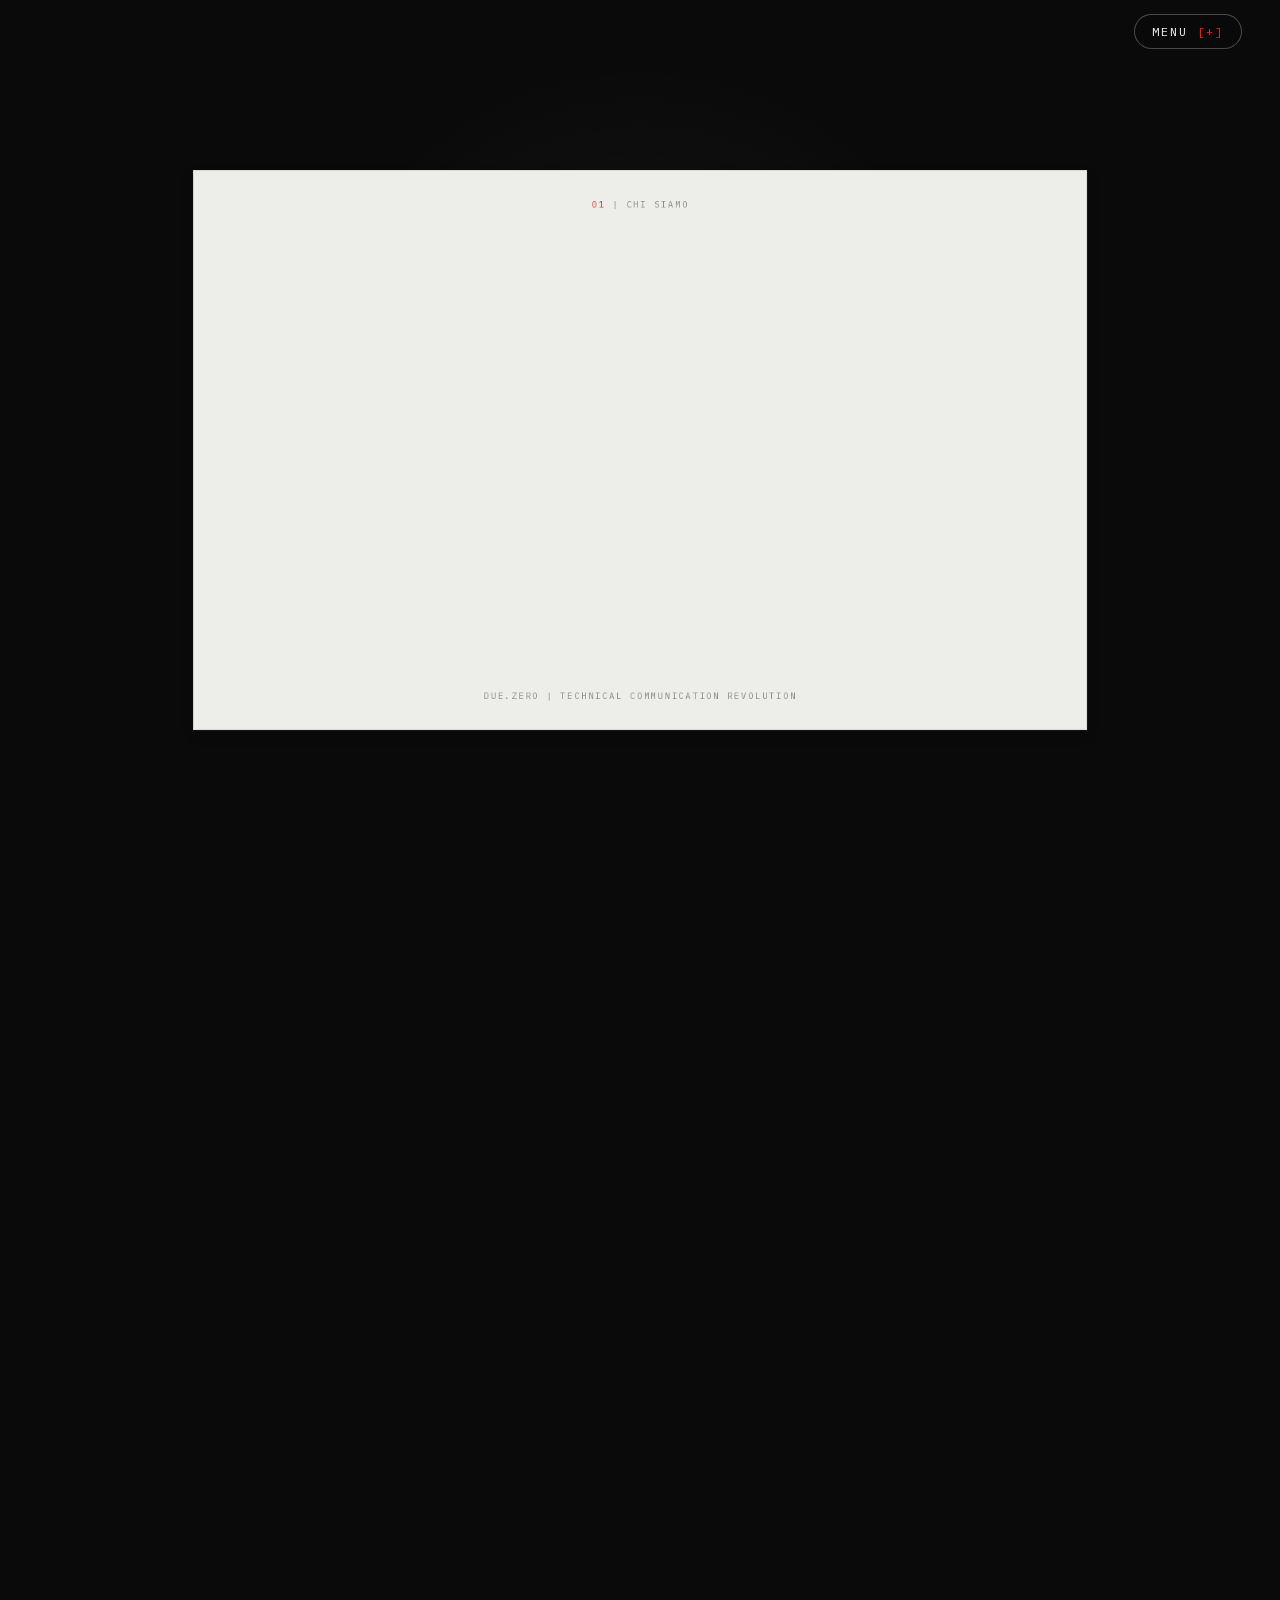
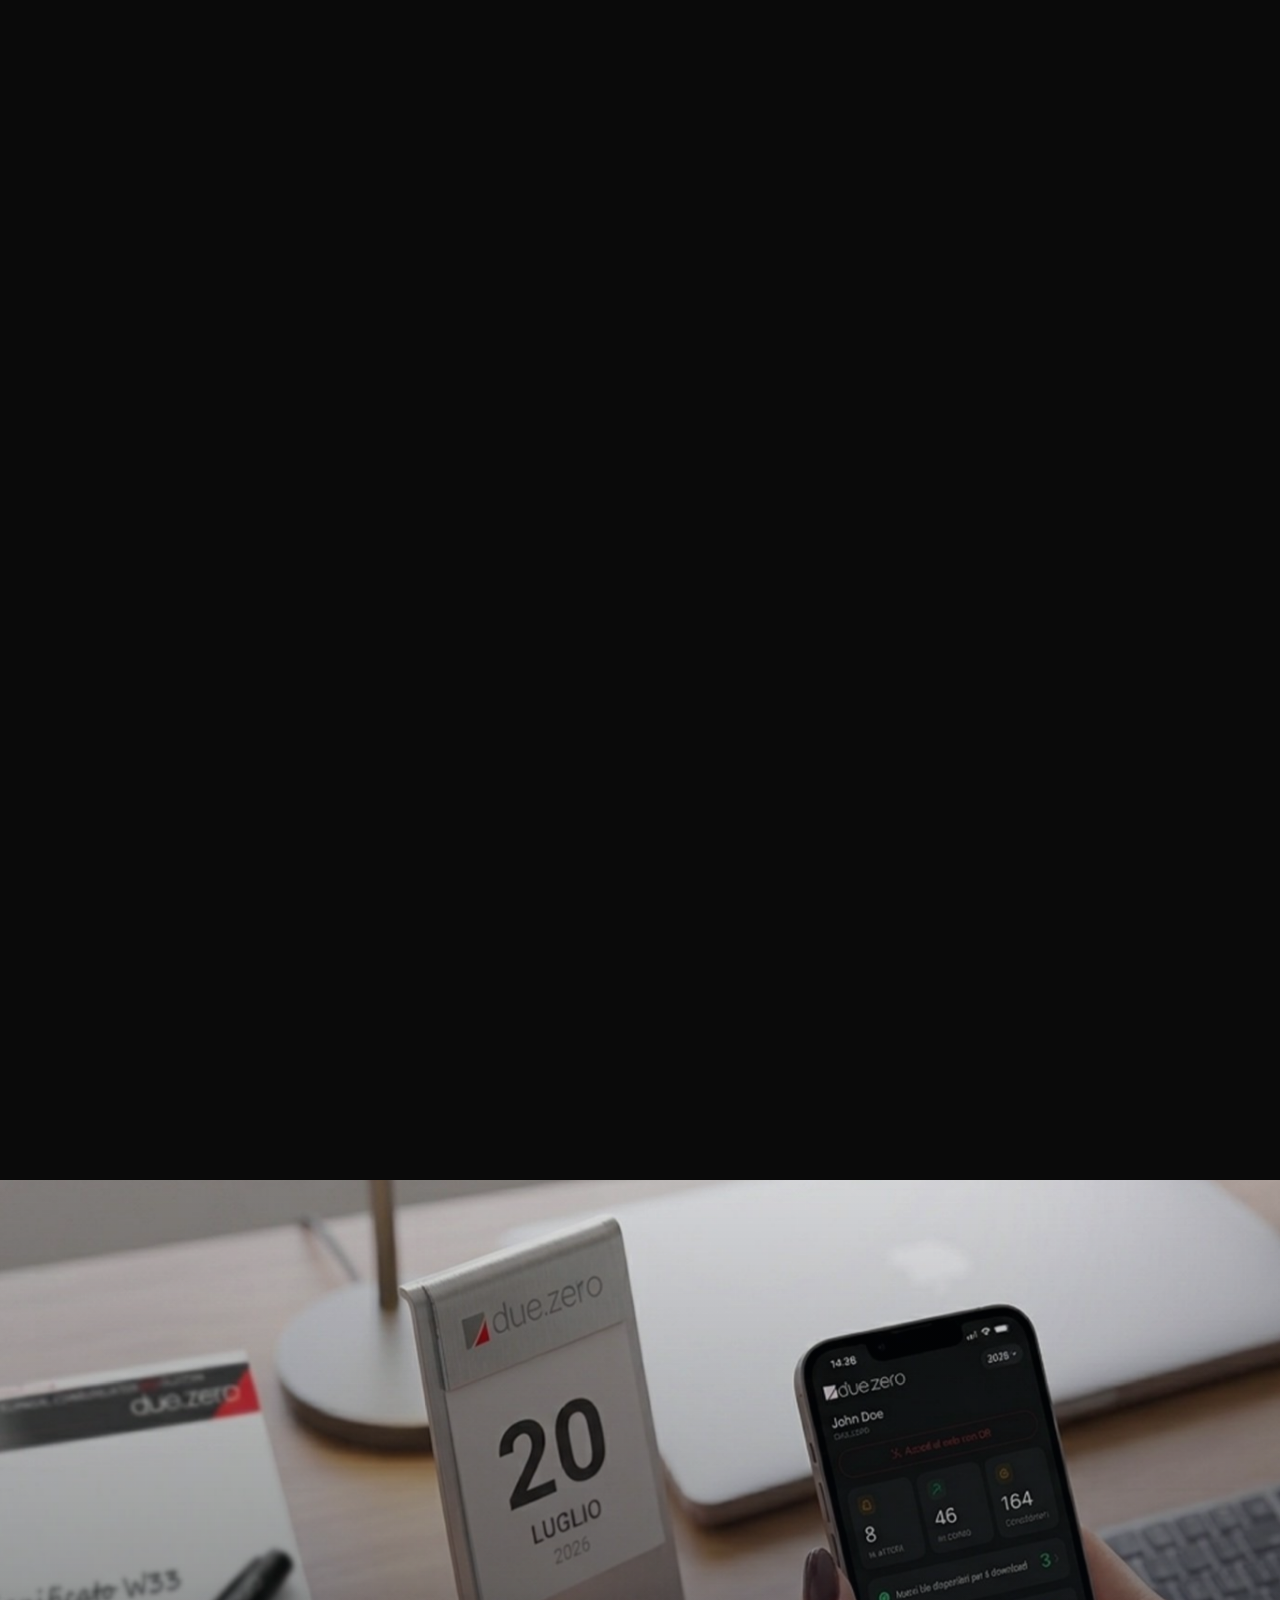
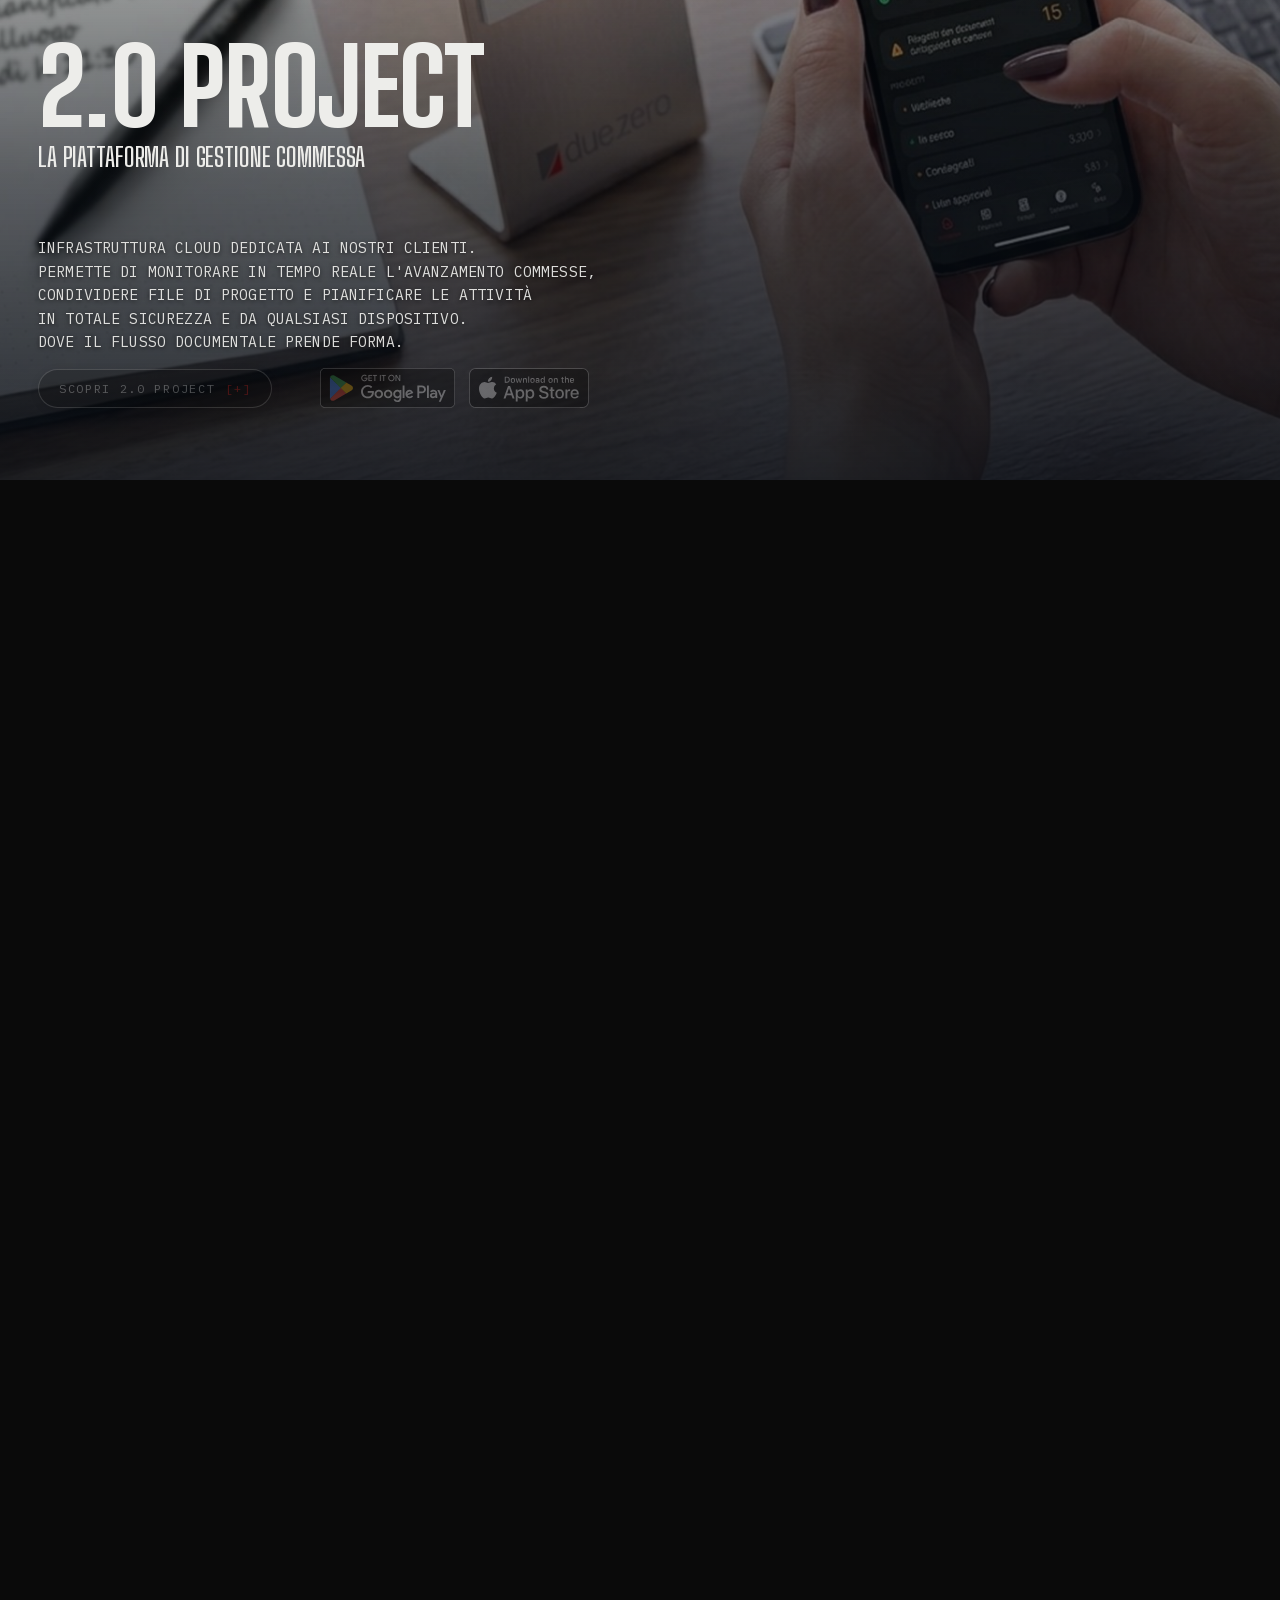
==== commit 50ded172: "Centralizza CSS del menu condiviso in common.css Sposta .overlay, .menuToggle/.overlay .submenu e .f" ====
--- a/index.html
+++ b/index.html
@@ -11,6 +11,7 @@
 <link rel="preload" href="fonts/BigShouldersDisplay-latin-var.woff2" as="font" type="font/woff2" crossorigin>
 <link rel="preload" href="fonts/IBMPlexMono-latin-400.woff2" as="font" type="font/woff2" crossorigin>
 <link rel="stylesheet" href="css/fonts.css">
+<link rel="stylesheet" href="css/common.css">
 <link rel="stylesheet" href="css/style.css">
 <script type="application/ld+json">
 {
--- a/css/common.css
+++ b/css/common.css
@@ -0,0 +1,51 @@
+/* Menu overlay, sottomenu e footer legale: condivisi identici tra index/servizio/parliamone.
+   Centralizzato per evitare che le 3 pagine si disallineino nel tempo (prima erano copiate
+   in style.css, servizio.css, parliamone.css separatamente). */
+.overlay{position:fixed;inset:0;z-index:40;background:rgba(8,8,8,.97);backdrop-filter:blur(4px);display:flex;flex-direction:column;justify-content:center;padding:0 8vw;gap:6px;opacity:0;pointer-events:none;transition:opacity .4s}
+.overlay.open{opacity:1;pointer-events:auto}
+.overlay a{font-family:var(--geo);font-weight:600;text-transform:uppercase;text-decoration:none;color:#2f2f2f;font-size:clamp(34px,6.5vw,92px);line-height:1.04;transition:color .25s,padding-left .25s;display:flex;gap:20px;align-items:baseline}
+.overlay a .oi{font-family:var(--mono);font-size:13px;color:rgba(237,237,234,.3)}
+.overlay a:hover{color:#EDEDEA;padding-left:14px}.overlay a.cta{color:var(--red)}
+.overlay .close{position:absolute;top:20px;right:38px;cursor:pointer;background:none;border:none;color:#EDEDEA;font-family:var(--mono);font-size:12px;letter-spacing:.18em;text-transform:uppercase}
+.overlay .close .plus{color:var(--red);display:inline-block;transform:rotate(45deg)}
+
+/* sottomenu (Ecosistema 4.0, Servizi): desktop a lato con hover+ritardo (vedi capitolo1.js/servizio.js),
+   mobile ad accordion sotto la voce, aperto dal pulsante [+] dedicato. parliamone.html non ha
+   sottomenu: queste regole restano semplicemente inutilizzate lì, nessun effetto. */
+.menuItem{position:relative;display:flex;align-items:baseline;gap:16px}
+.menuItem .menuMain{flex:0 0 auto}
+.menuToggle{display:none}
+/* position:fixed ancorato a destra (non left:100% del link): "Ecosistema 4.0"/"Servizi" hanno larghezza
+   di testo molto variabile (dipende da vw, lingua, zoom) — ancorare a destra della finestra invece che
+   al bordo destro del testo evita che il pannello finisca fuori viewport sugli schermi più stretti.
+   Il top esatto (allineato alla voce sotto il mouse) è impostato da JS in capitolo1.js/servizio.js */
+.overlay .submenu{position:fixed;right:16vw;top:0;
+  display:flex;flex-direction:column;gap:16px;opacity:0;pointer-events:none;
+  transition:opacity .25s ease;white-space:nowrap;text-align:right}
+.menuItem.open .submenu{opacity:1;pointer-events:auto}
+.overlay .submenu a{font-family:var(--mono);font-size:20px;
+  letter-spacing:.08em;text-transform:uppercase;color:rgba(237,237,234,.5);text-decoration:none;
+  transition:color .2s ease,padding-left .2s ease}
+.overlay .submenu a:hover{color:#EDEDEA;padding-left:8px}
+
+/* max-width:820px, (hover:none), (pointer:coarse): non solo schermi stretti — un dispositivo touch
+   (es. iPad Pro verticale, 834px largo) va in accordion a qualunque larghezza, altrimenti il pannello
+   proverebbe comunque a comparire come riquadro laterale fisso pensato per il mouse (il suo
+   posizionamento verticale è calcolato solo dentro l'evento mouseenter, che sul touch non scatta mai) */
+@media (max-width:820px), (hover:none), (pointer:coarse){
+  .menuItem{flex-wrap:wrap}
+  .menuToggle{display:inline-flex;align-items:center;justify-content:center;background:none;border:none;
+    cursor:pointer;margin-left:auto;transition:transform .25s ease}
+  .menuToggle .plus{color:var(--red)}
+  .menuItem.open .menuToggle{transform:rotate(45deg)}
+  .overlay .submenu{position:static;left:auto;right:auto;top:auto;text-align:left;flex-basis:100%;
+    width:100%;max-height:0;overflow:hidden;opacity:1;pointer-events:auto;
+    transition:max-height .35s ease,margin-top .35s ease}
+  .menuItem.open .submenu{max-height:420px;margin-top:14px}
+  /* spazio dopo l'accordion aperto: senza, la prossima voce di menu arrivava subito attaccata
+     all'ultima riga del sottomenu, col solo gap:6px del menu principale */
+  .menuItem.open{margin-bottom:28px}
+  .overlay .submenu a{font-size:clamp(15px,3.6vw,22px)}
+}
+
+.footerLegalStatic{cursor:default;color:rgba(237,237,234,.32)} /* Privacy/Cookie: nessun URL reale ancora, testo non cliccabile */
--- a/css/style.css
+++ b/css/style.css
@@ -293,53 +293,6 @@
 .chBanner .bt{position:relative;z-index:1;color:#fff;font-family:var(--mono);text-transform:uppercase;letter-spacing:.05em;font-size:clamp(18px,2.1vw,30px);white-space:nowrap;opacity:0}
 
 /* overlay */
-.overlay{position:fixed;inset:0;z-index:40;background:rgba(8,8,8,.97);backdrop-filter:blur(4px);display:flex;flex-direction:column;justify-content:center;padding:0 8vw;gap:6px;opacity:0;pointer-events:none;transition:opacity .4s}
-.overlay.open{opacity:1;pointer-events:auto}
-.overlay a{font-family:var(--geo);font-weight:600;text-transform:uppercase;text-decoration:none;color:#2f2f2f;font-size:clamp(34px,6.5vw,92px);line-height:1.04;transition:color .25s,padding-left .25s;display:flex;gap:20px;align-items:baseline}
-.overlay a .oi{font-family:var(--mono);font-size:13px;color:rgba(237,237,234,.3)}
-.overlay a:hover{color:#EDEDEA;padding-left:14px}.overlay a.cta{color:var(--red)}
-.overlay .close{position:absolute;top:20px;right:38px;cursor:pointer;background:none;border:none;color:#EDEDEA;font-family:var(--mono);font-size:12px;letter-spacing:.18em;text-transform:uppercase}
-.overlay .close .plus{color:var(--red);display:inline-block;transform:rotate(45deg)}
-
-/* ---- sottomenu (Ecosistema 4.0, Servizi): desktop a lato con hover+ritardo (vedi capitolo1.js),
-   mobile ad accordion sotto la voce, aperto dal pulsante [+] dedicato ---- */
-.menuItem{position:relative;display:flex;align-items:baseline;gap:16px}
-.menuItem .menuMain{flex:0 0 auto}
-.menuToggle{display:none}
-/* position:fixed ancorato a destra (non left:100% del link): "Ecosistema 4.0"/"Servizi" hanno larghezza
-   di testo molto variabile (dipende da vw, lingua, zoom) — ancorare a destra della finestra invece che
-   al bordo destro del testo evita che il pannello finisca fuori viewport sugli schermi più stretti.
-   Il top esatto (allineato alla voce sotto il mouse) è impostato da JS in capitolo1.js */
-.overlay .submenu{position:fixed;right:16vw;top:0;
-  display:flex;flex-direction:column;gap:16px;opacity:0;pointer-events:none;
-  transition:opacity .25s ease;white-space:nowrap;text-align:right}
-.menuItem.open .submenu{opacity:1;pointer-events:auto}
-.overlay .submenu a{font-family:var(--mono);font-size:20px;
-  letter-spacing:.08em;text-transform:uppercase;color:rgba(237,237,234,.5);text-decoration:none;
-  transition:color .2s ease,padding-left .2s ease}
-.overlay .submenu a:hover{color:#EDEDEA;padding-left:8px}
-
-/* max-width:820px, (hover:none), (pointer:coarse): non solo schermi stretti — un dispositivo touch
-   (es. iPad Pro verticale, 834px largo) va in accordion a qualunque larghezza, altrimenti il pannello
-   proverebbe comunque a comparire come riquadro laterale fisso pensato per il mouse (il suo
-   posizionamento verticale, in capitolo1.js, è calcolato solo dentro l'evento mouseenter, che sul
-   touch non scatta mai) — stessa soglia isTouchMenu() usata in capitolo1.js per l'interazione */
-@media (max-width:820px), (hover:none), (pointer:coarse){
-  .menuItem{flex-wrap:wrap}
-  .menuToggle{display:inline-flex;align-items:center;justify-content:center;background:none;border:none;
-    cursor:pointer;margin-left:auto;transition:transform .25s ease}
-  .menuToggle .plus{color:var(--red)}
-  .menuItem.open .menuToggle{transform:rotate(45deg)}
-  .overlay .submenu{position:static;left:auto;right:auto;top:auto;text-align:left;flex-basis:100%;
-    width:100%;max-height:0;overflow:hidden;opacity:1;pointer-events:auto;
-    transition:max-height .35s ease,margin-top .35s ease}
-  .menuItem.open .submenu{max-height:420px;margin-top:14px}
-  /* spazio dopo l'accordion aperto: senza, la prossima voce di menu (es. Qualità) arrivava
-     subito attaccata all'ultima riga del sottomenu, col solo gap:6px del menu principale */
-  .menuItem.open{margin-bottom:28px}
-  .overlay .submenu a{font-size:clamp(15px,3.6vw,22px)}
-}
-
 .after{background:var(--paper);color:var(--ink);min-height:120vh;padding:120px 38px;border-top:1px solid rgba(20,20,18,.1)}
 .after .k{font-family:var(--mono);font-size:11px;letter-spacing:.18em;text-transform:uppercase;color:var(--red)}
 .after p{font-family:var(--mono);font-size:12px;letter-spacing:.1em;text-transform:uppercase;color:rgba(20,20,18,.5);margin-top:16px}
@@ -920,7 +873,6 @@
   font-family:var(--mono);font-size:11px;letter-spacing:.06em;color:rgba(237,237,234,.5)}
 .footerLegal a{color:rgba(237,237,234,.5);text-decoration:none}
 .footerLegal a:hover{color:var(--red)}
-.footerLegalStatic{cursor:default;color:rgba(237,237,234,.32)} /* Privacy/Cookie: nessun URL reale ancora, testo non cliccabile */
 
 /* stato rivelato: la classe scatta una sola volta via JS quando il footer raggiunge il viewport
    (vedi commento nello script) — titolo prima, poi CTA, poi logo, poi i tre blocchi informativi */
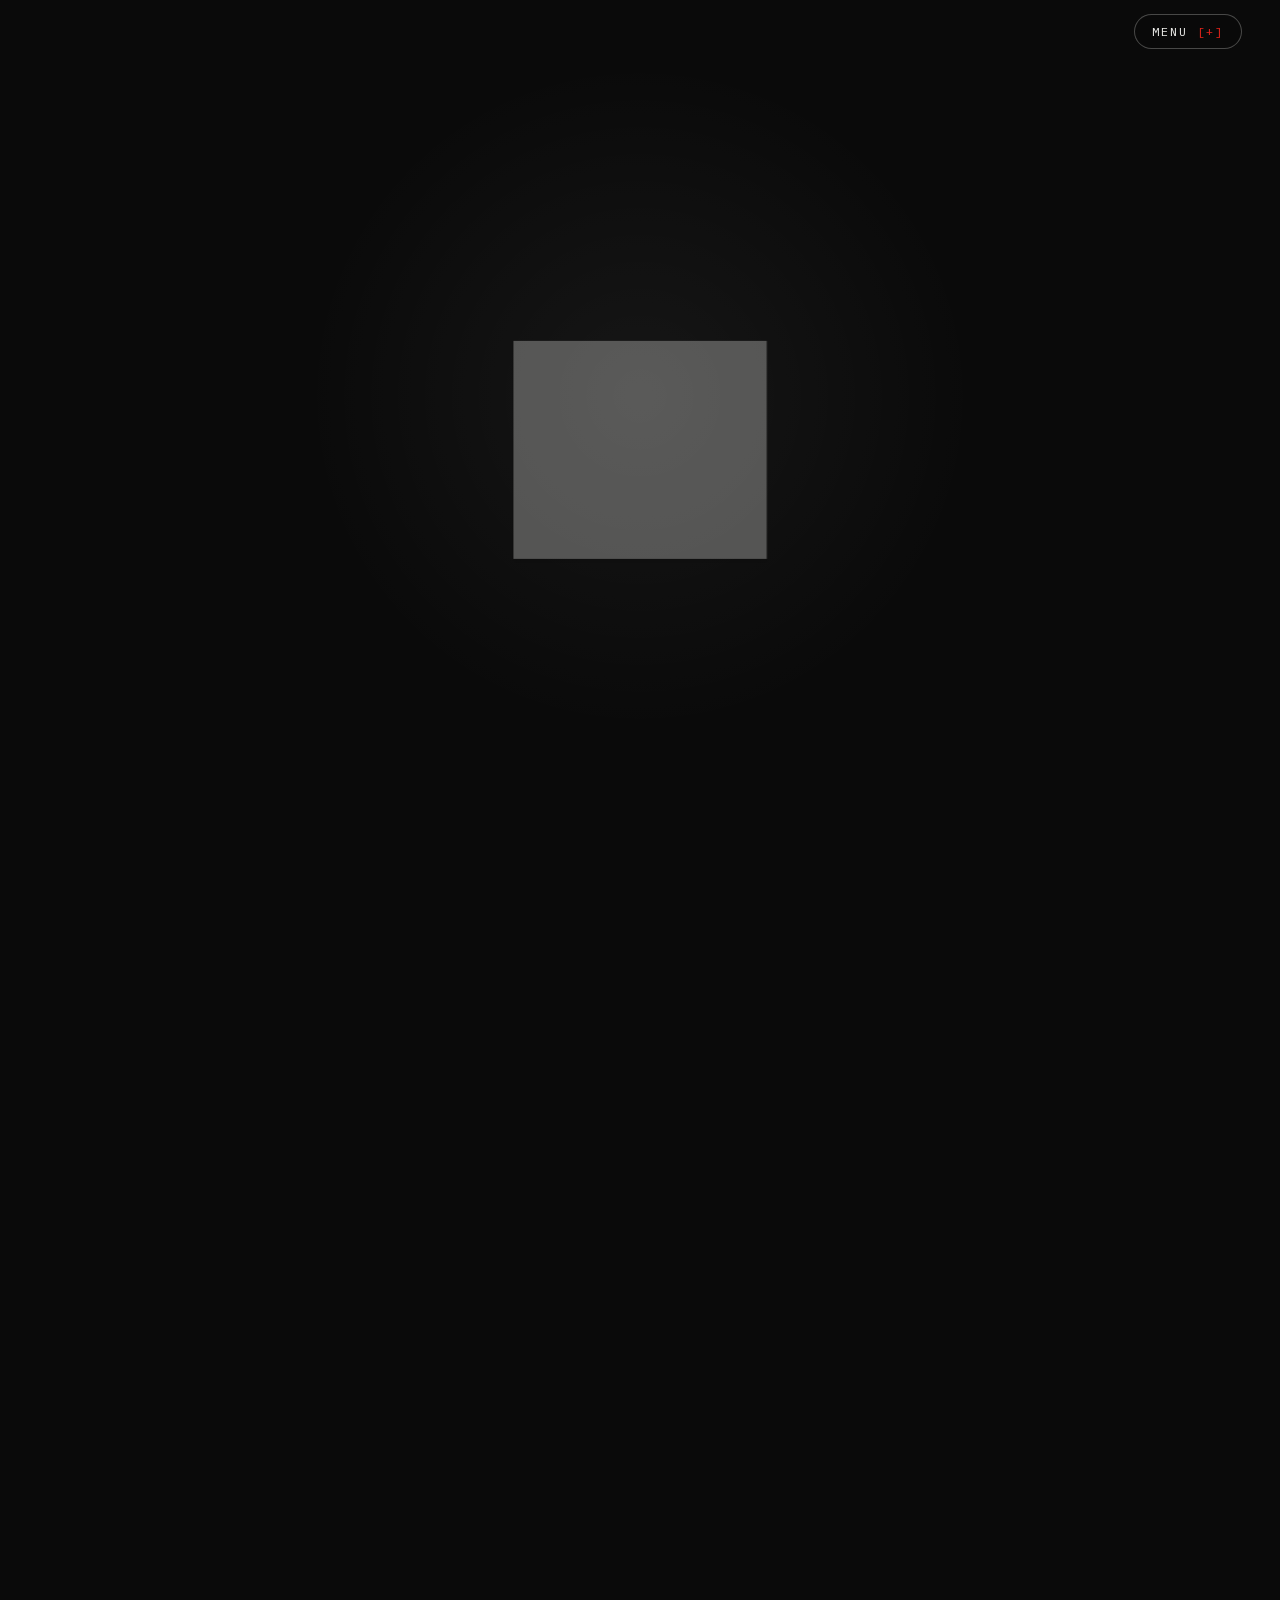
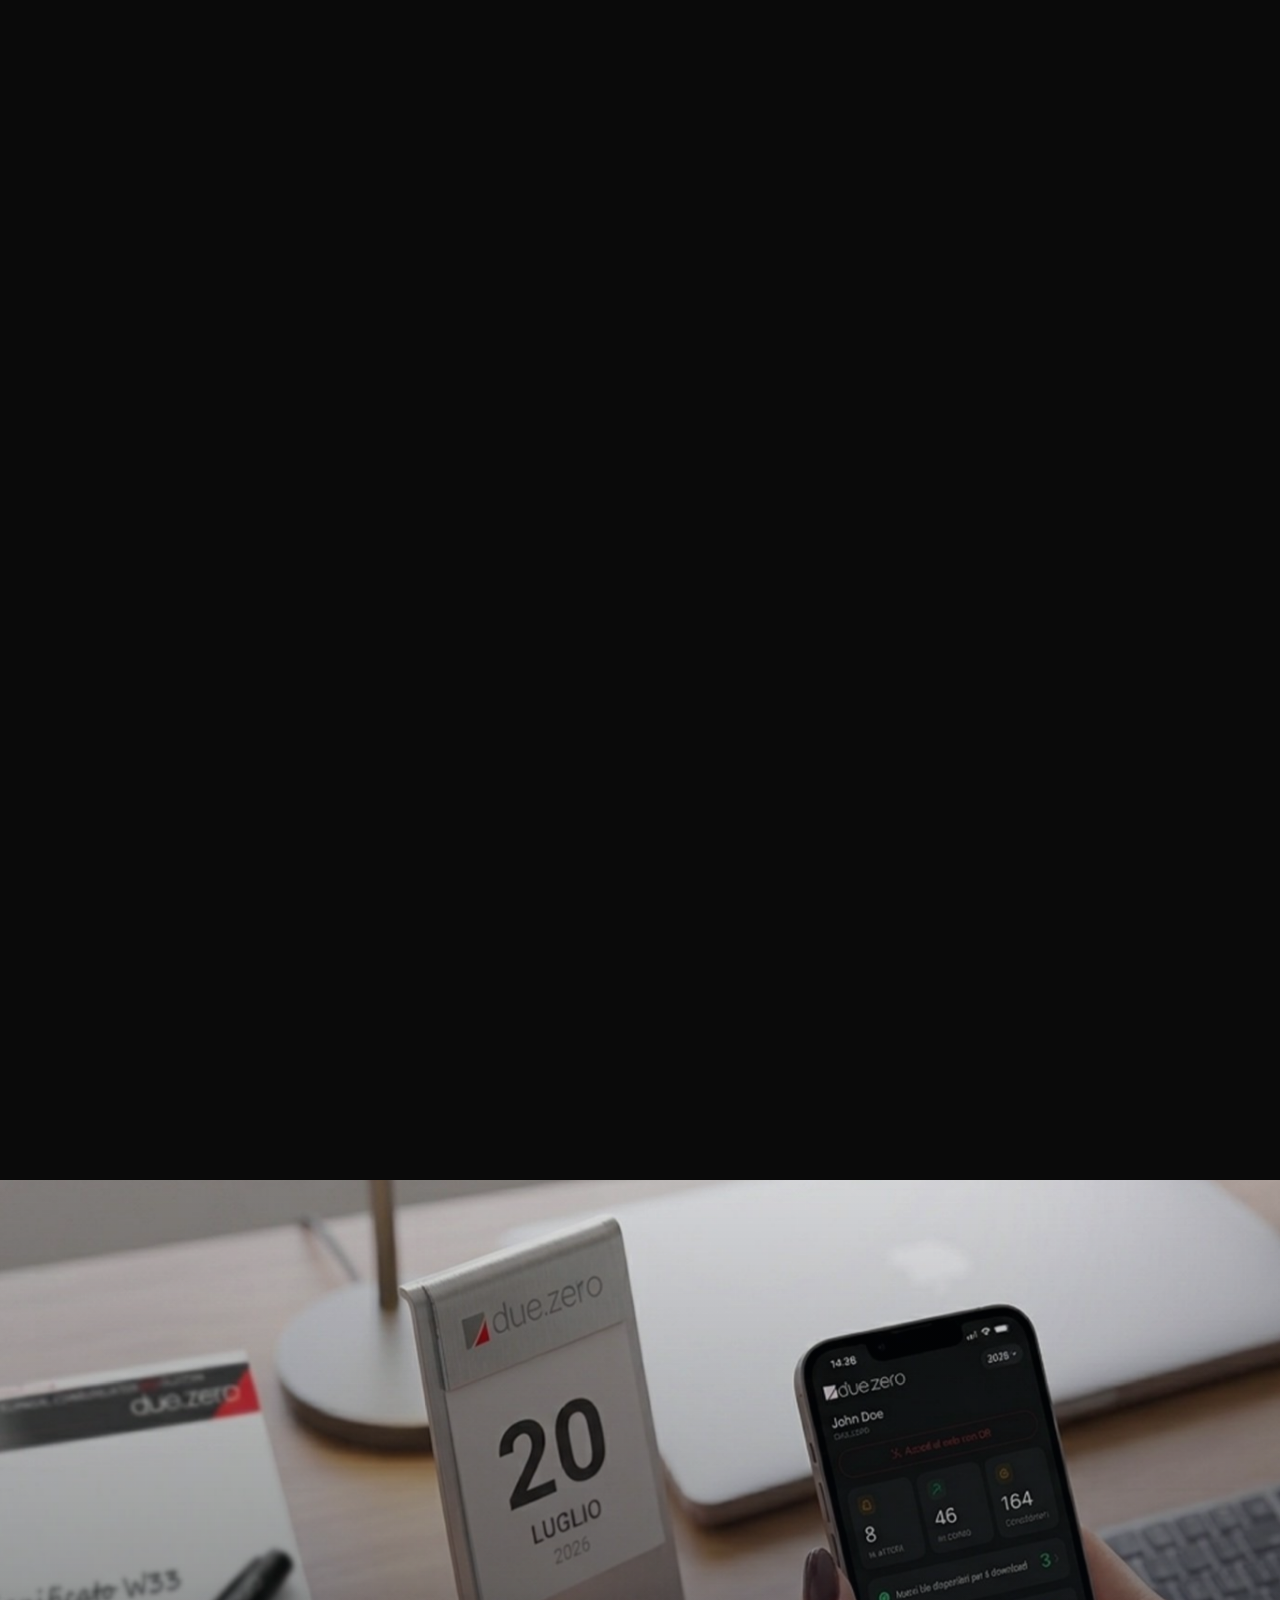
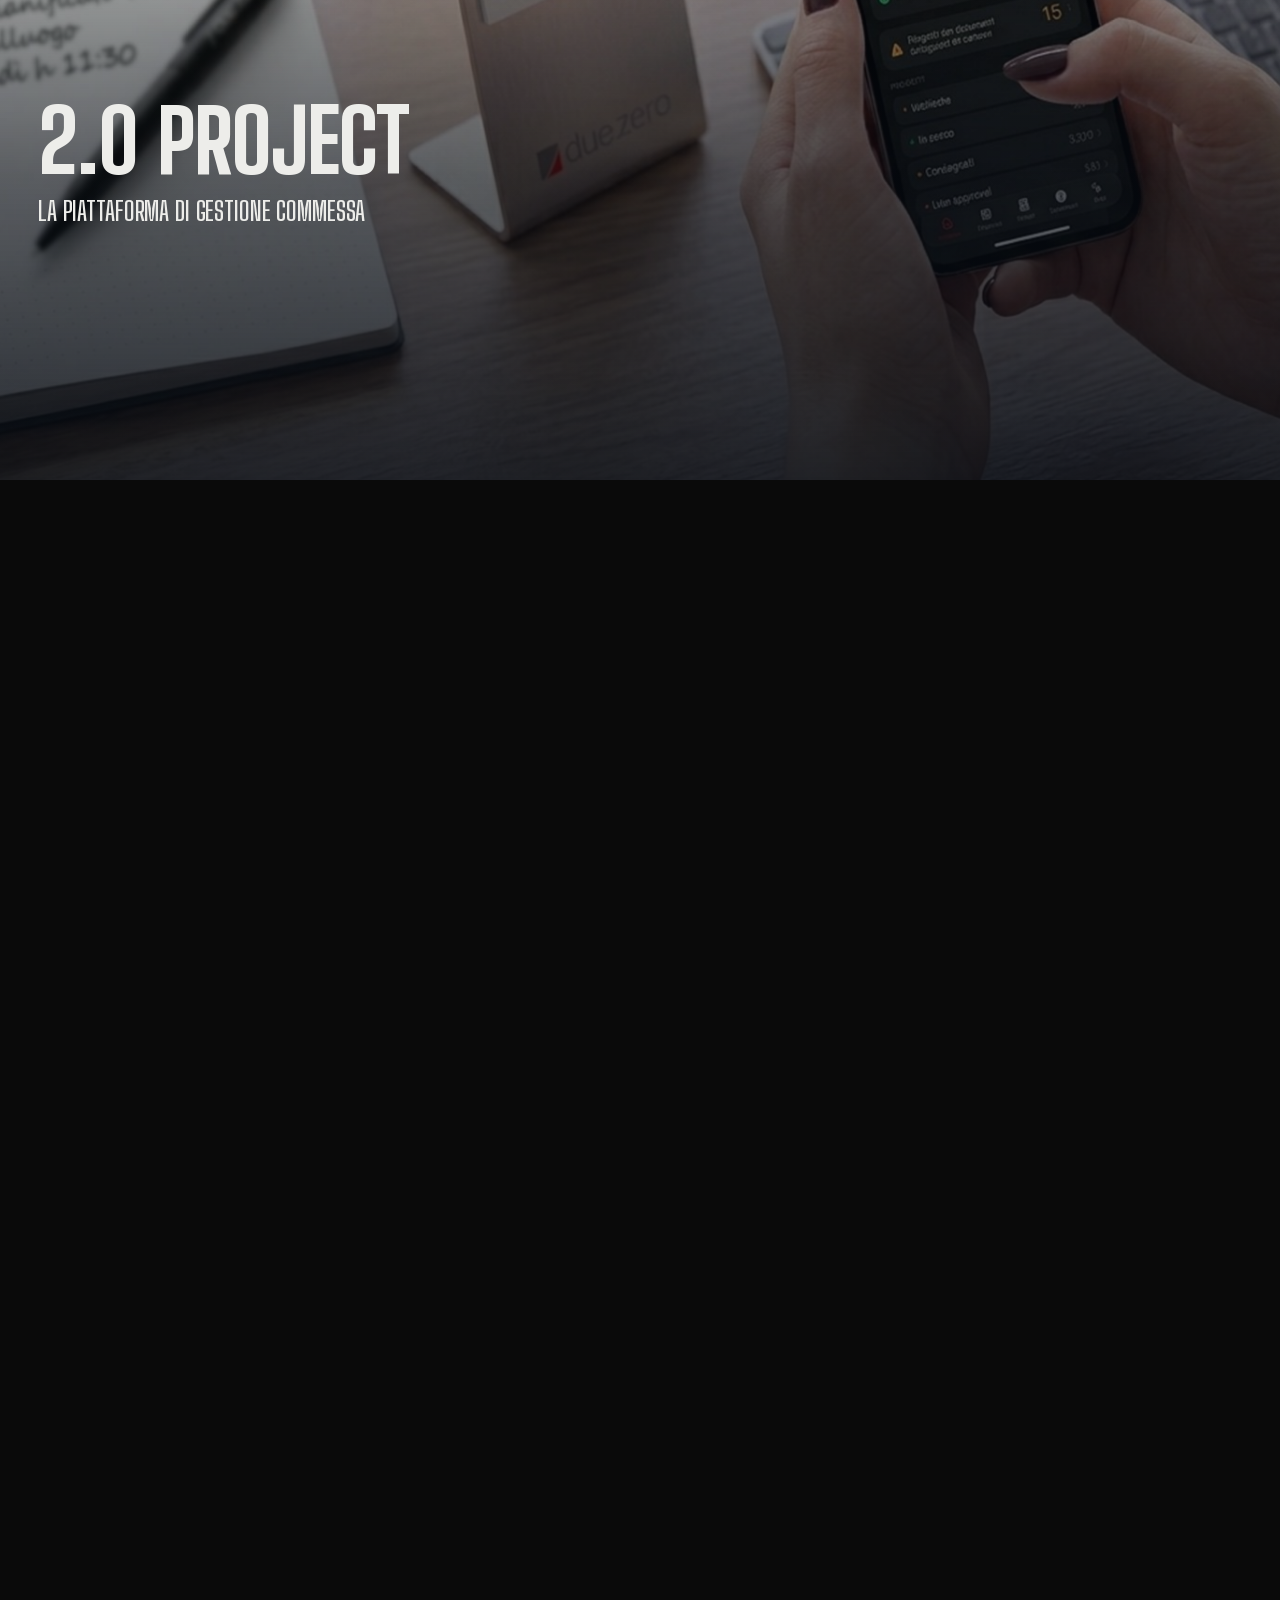
==== commit 19ebed4b: "Completa SEO tecnico e GEO: canonical, OG, Twitter Card, schema Service/Breadcrumb Aggiunge a tutte " ====
--- a/index.html
+++ b/index.html
@@ -5,6 +5,17 @@
 <meta name="viewport" content="width=device-width, initial-scale=1.0">
 <title>Due.Zero — Technical Communication</title>
 <meta name="description" content="Trasformiamo dati tecnici, manuali, ricambi e contenuti multilingua in strumenti digitali chiari, consultabili e coerenti con i processi industriali. Bologna, dal 2008.">
+<link rel="canonical" href="https://www.duezero.eu/">
+<meta property="og:type" content="website">
+<meta property="og:site_name" content="Due.Zero">
+<meta property="og:url" content="https://www.duezero.eu/">
+<meta property="og:title" content="Due.Zero — Technical Communication">
+<meta property="og:description" content="Trasformiamo dati tecnici, manuali, ricambi e contenuti multilingua in strumenti digitali chiari, consultabili e coerenti con i processi industriali. Bologna, dal 2008.">
+<meta property="og:image" content="https://www.duezero.eu/img/og-image.png">
+<meta name="twitter:card" content="summary_large_image">
+<meta name="twitter:title" content="Due.Zero — Technical Communication">
+<meta name="twitter:description" content="Trasformiamo dati tecnici, manuali, ricambi e contenuti multilingua in strumenti digitali chiari, consultabili e coerenti con i processi industriali. Bologna, dal 2008.">
+<meta name="twitter:image" content="https://www.duezero.eu/img/og-image.png">
 <meta name="theme-color" content="#0A0A0A">
 <link rel="icon" type="image/svg+xml" href="favicon.svg">
 <link rel="preload" href="fonts/BebasNeue-latin.woff2" as="font" type="font/woff2" crossorigin>
--- a/css/style.css
+++ b/css/style.css
@@ -2,13 +2,15 @@
   --geo:'Big Shoulders Display',sans-serif;--mono:'IBM Plex Mono',monospace;--mx:50vw;--my:44vh;
   --hero-font:'Bebas Neue',sans-serif} /* solo per .title (scritta centrale hero): il resto del sito resta su --geo */
 *{margin:0;padding:0;box-sizing:border-box}
-/* overflow-x:hidden su html/body (fix precedente per lo scroll orizzontale) rimosso: qualsiasi
-   overflow su un antenato di un elemento position:sticky rompe lo sticky positioning (bug CSS noto,
-   soprattutto su Safari) — ha reso l'intero sito nero oltre la prima scena, perché tutto lo
-   scroll-jack si basa su .sticky. Verificato (scrollWidth===clientWidth sul sito pubblicato, senza
-   overflow-x) che non c'è più overflow orizzontale reale da bloccare: il fix del pinch-zoom
-   (maximum-scale=1 nel meta viewport, commit precedente) aveva già risolto il problema originale —
-   questo era ridondante e ha solo rotto sticky senza risolvere altro */
+/* overflow-x:hidden su html/body (fix precedente per lo scroll orizzontale) era stato rimosso perché
+   qualsiasi overflow su un antenato di un elemento position:sticky rompe lo sticky positioning (bug
+   CSS noto, soprattutto su Safari) — aveva reso l'intero sito nero oltre la prima scena. La verifica
+   scrollWidth===clientWidth era però stata fatta solo a larghezza desktop: su viewport mobile reale
+   (375px) c'è overflow orizzontale vero, dovuto a elementi volutamente fuori schermo (banner in
+   scivolamento, tooltip dei badge hero). overflow-x:clip risolve entrambi i problemi insieme: a
+   differenza di hidden, NON forza overflow-y a auto e quindi non rompe lo sticky (verificato: sticky
+   resta a top:0 durante tutto lo scroll-jack) — supportato da Safari 16+ (2022), copertura ampia oggi */
+html,body{overflow-x:clip}
 body{background:var(--black);color:#EDEDEA;font-family:var(--geo)}
 
 /* 1020vh, non più 760: la nuova sequenza (titolo da solo -> immagine -> sottotitolo, ciascuno con
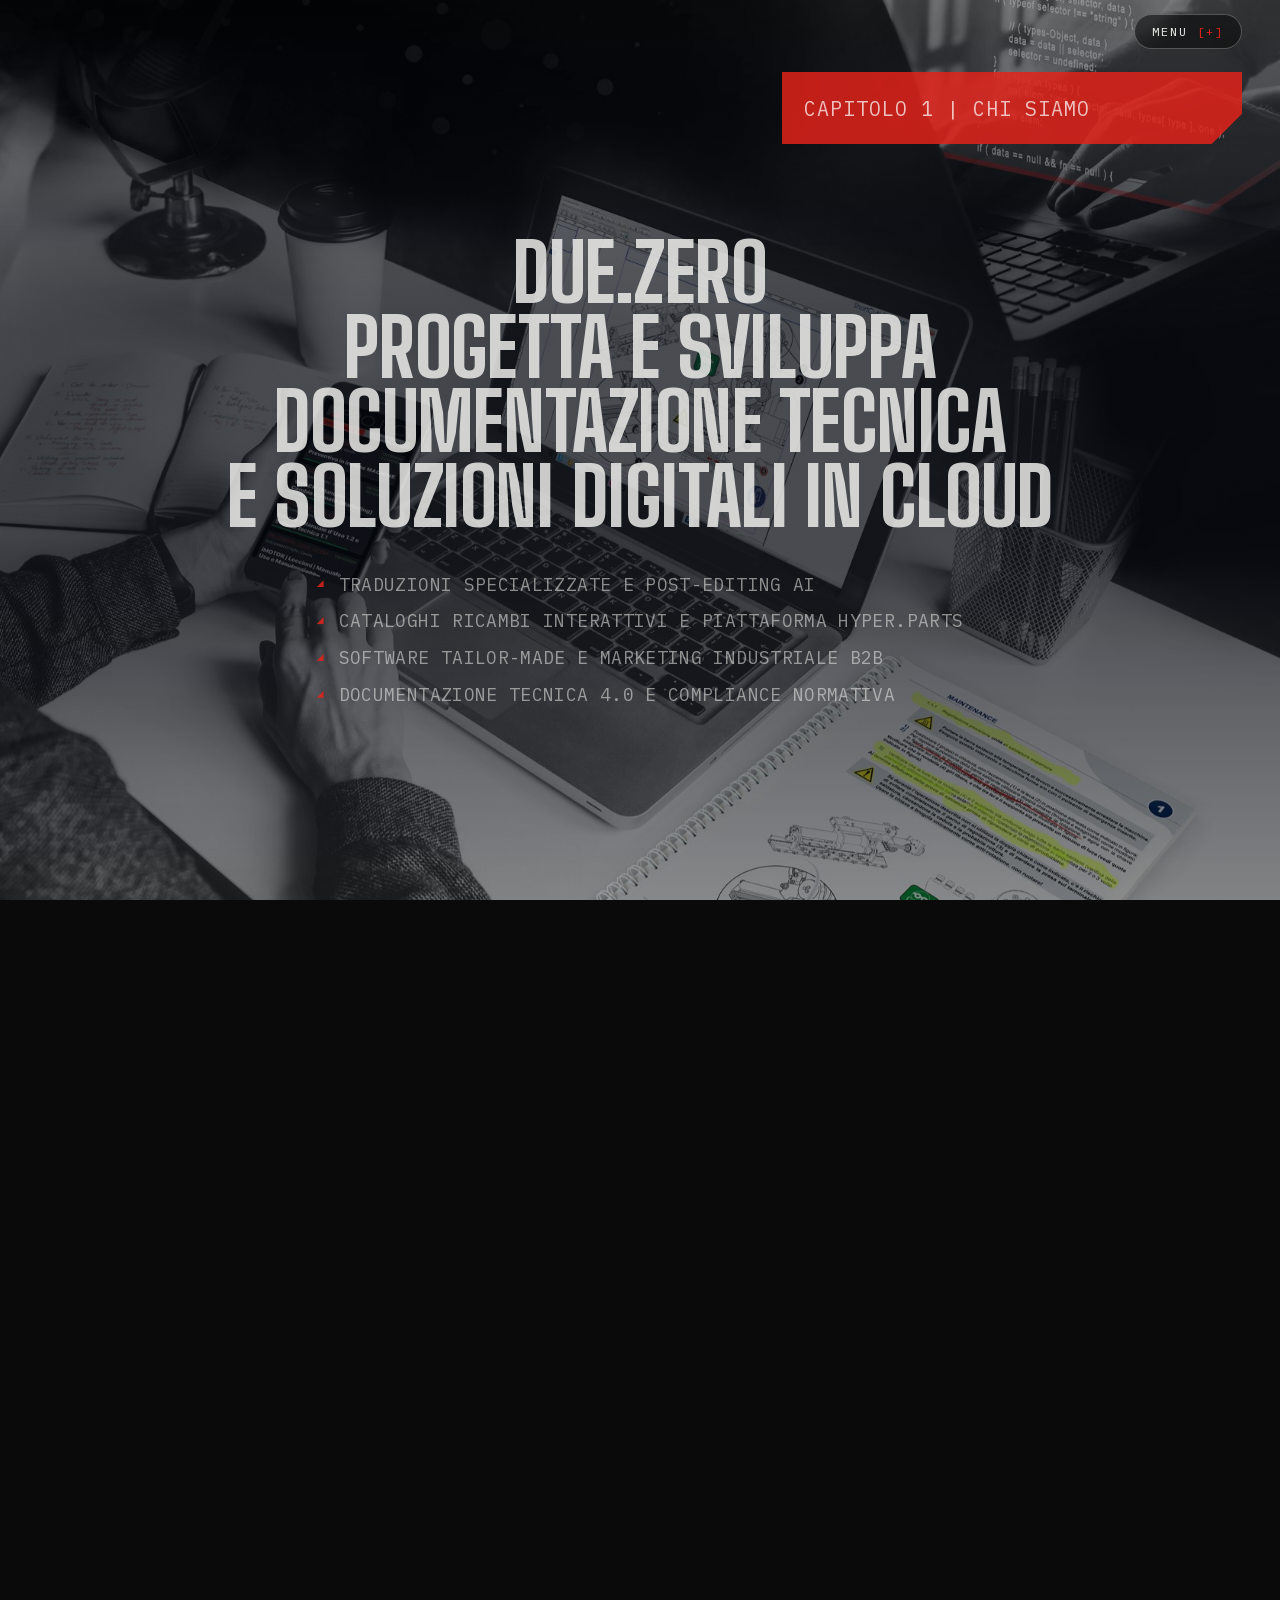
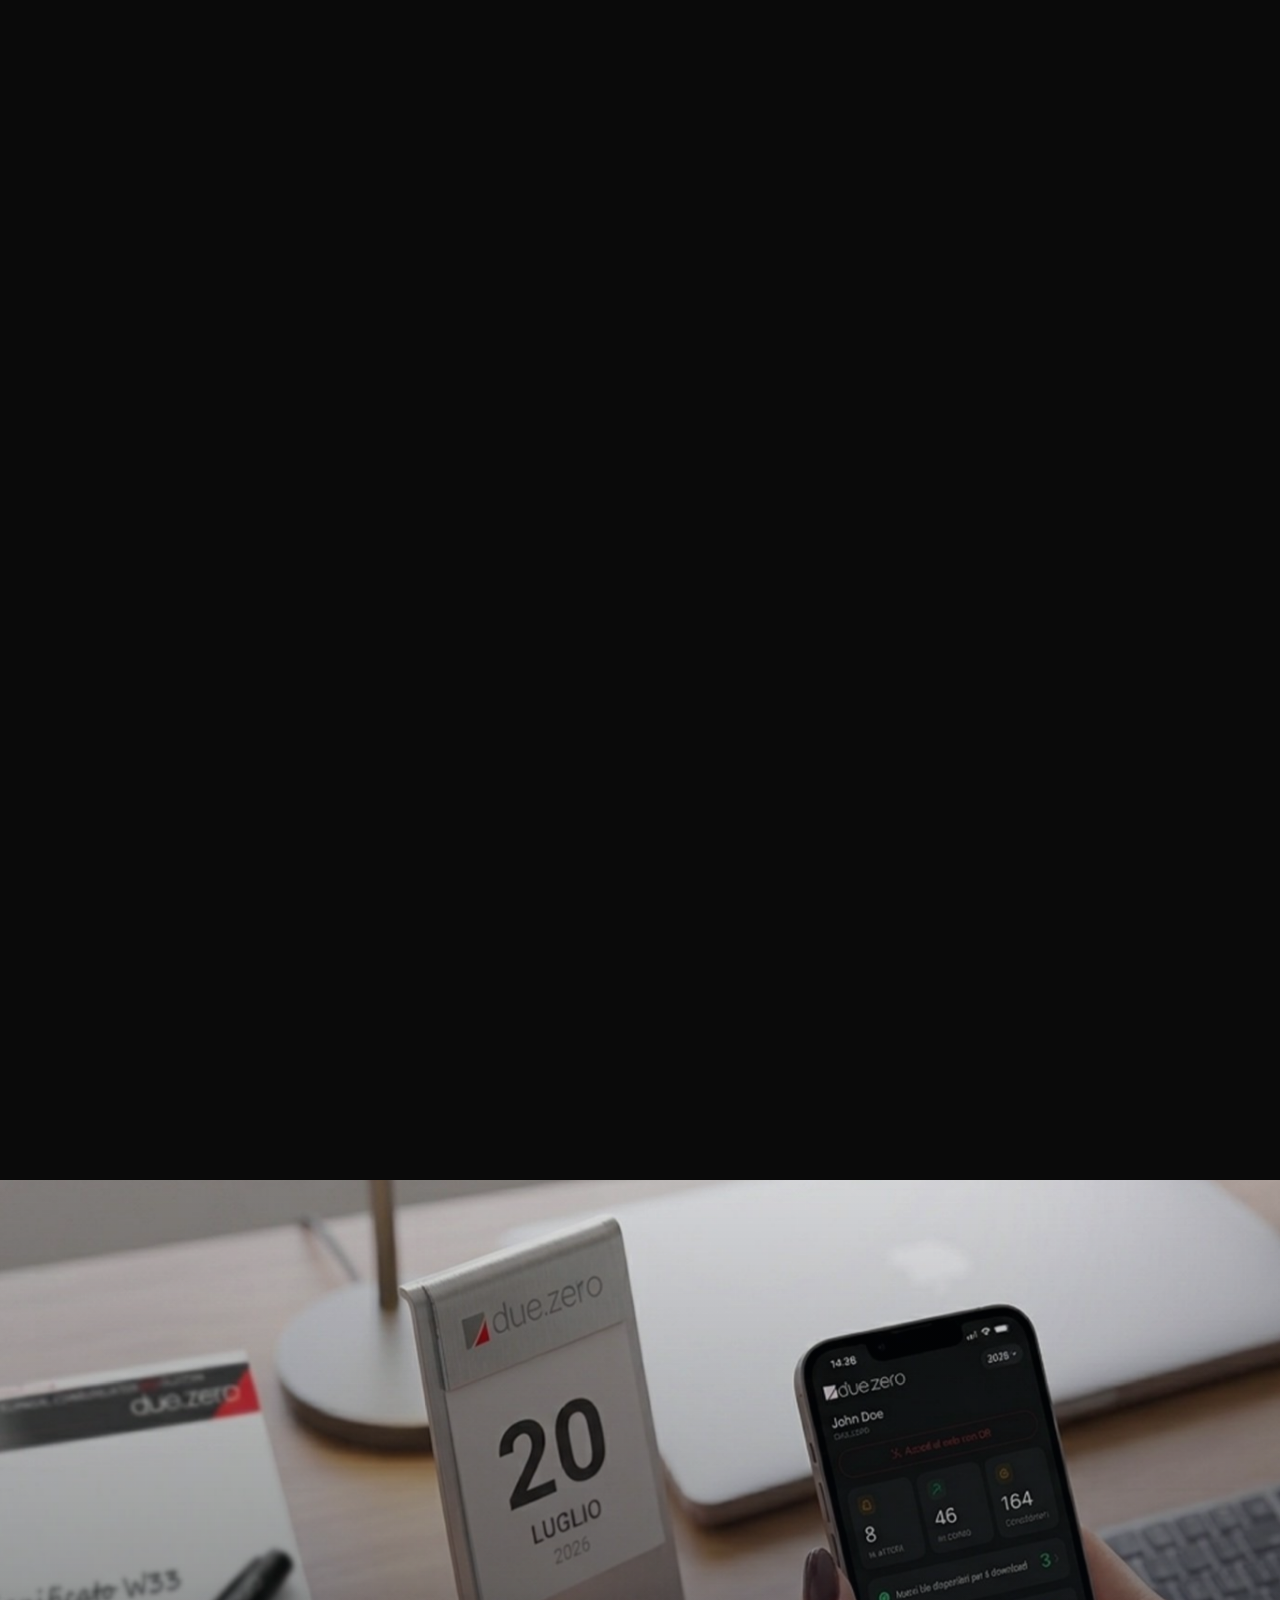
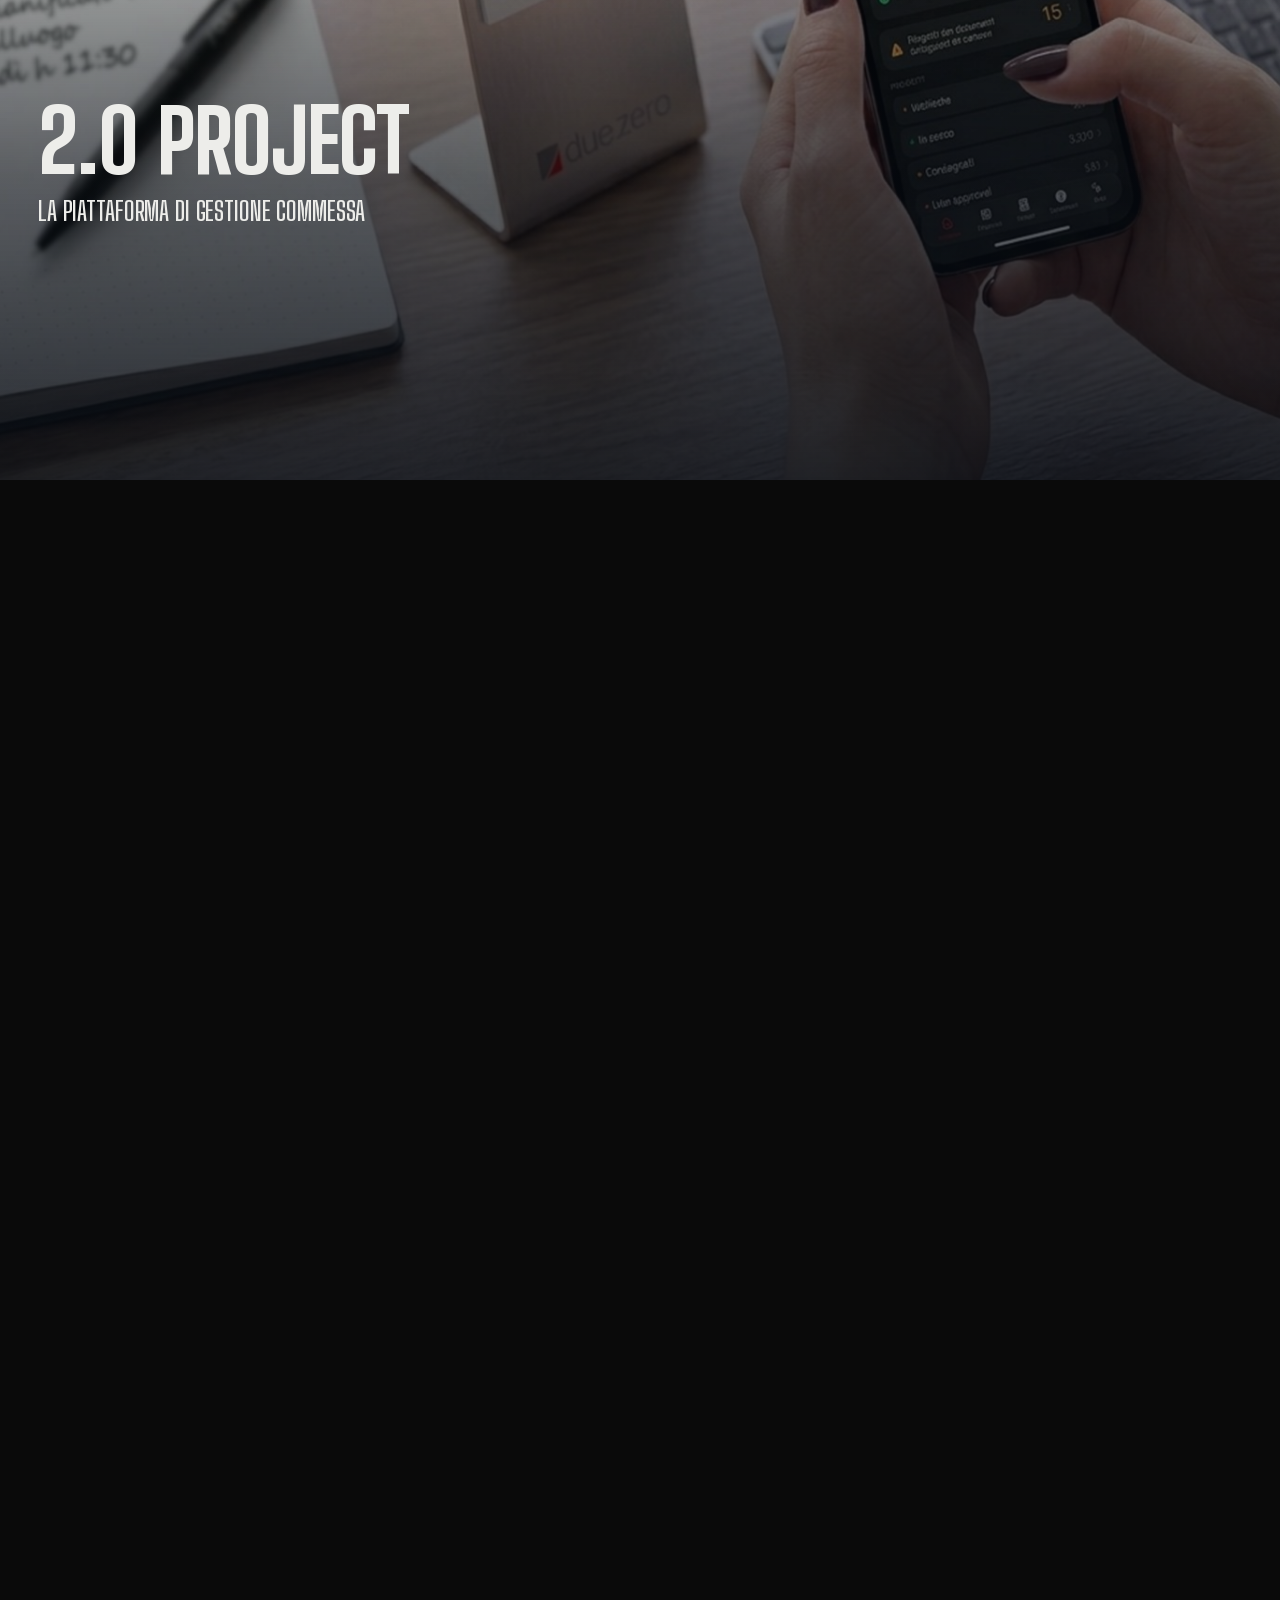
==== commit 3deff945: "Fix contrasto colore e landmark <main> mancante (audit Lighthouse) Corregge 6 casi di contrasto sott" ====
--- a/index.html
+++ b/index.html
@@ -71,6 +71,7 @@
   <button class="menuBtn" id="menuBtn">MENU <span class="plus">[+]</span></button>
 </div>
 
+<main>
 <div class="scene" id="scene">
   <!-- banner "01 | Chi siamo" + titolo + sottotitolo già COMPLETI qui (~68%, non solo iniziati — atterrare
        a metà rivelazione mostrava il titolo "tagliato"), prima che parta il gesto successivo (card, .72) -->
@@ -1146,6 +1147,7 @@
     </a>
   </div>
 </section>
+</main>
 
 <!-- Footer — chiusura editoriale del sito, non un footer basso tradizionale. Nessuno sticky: prosegue nel
      flusso naturale sullo stesso nero su cui chiude News, ed entra in scena una sola volta quando raggiunge
--- a/css/common.css
+++ b/css/common.css
@@ -48,4 +48,10 @@
   .overlay .submenu a{font-size:clamp(15px,3.6vw,22px)}
 }
 
-.footerLegalStatic{cursor:default;color:rgba(237,237,234,.32)} /* Privacy/Cookie: nessun URL reale ancora, testo non cliccabile */
+/* opacità .32->.5: su nero il bianco risultante faceva 2.57:1, il peggiore tra i contrasti rilevati
+   da Lighthouse (soglia AA 4.5:1) — Privacy/Cookie restano testo non cliccabile, solo più leggibili */
+.footerLegalStatic{cursor:default;color:rgba(237,237,234,.5)}
+
+/* anello di focus da tastiera: solo il colore del brand al posto di quello generico del
+   browser — :focus-visible (non :focus) mostra l'anello solo a chi naviga con Tab, non al click */
+:focus-visible{outline:2px solid var(--red);outline-offset:3px}
--- a/css/style.css
+++ b/css/style.css
@@ -158,7 +158,9 @@
 .heroEco{position:absolute;left:0;right:0;bottom:140px;margin:0 auto;z-index:5;
   display:flex;flex-direction:column;align-items:center;text-align:center;gap:8px;
   max-width:780px;padding:0 24px;opacity:0;pointer-events:none;transition:opacity .4s ease}
-.heroEcoLabel{font-family:var(--mono);font-size:11px;letter-spacing:.18em;text-transform:uppercase;color:var(--red)}
+/* #E4352C non #E2231A (var(--red)): su nero il rosso brand fa 4.23:1, sotto soglia AA 4.5:1
+   (rilevato da Lighthouse) — variante più chiara solo qui, stessa logica di .svcEyebrow su carta */
+.heroEcoLabel{font-family:var(--mono);font-size:11px;letter-spacing:.18em;text-transform:uppercase;color:#E4352C}
 .heroEcoSub{font-family:var(--mono);font-size:13px;line-height:1.55;text-transform:uppercase;color:rgba(237,237,234,.55)}
 
 .heroBadges{position:absolute;left:50%;bottom:36px;transform:translateX(-50%);z-index:6;
@@ -307,10 +309,11 @@
    bordo destro" (metà reale, non l'intera larghezza) — bug già trovato e risolto una volta per
    .heroEco/.c1b-foot su mobile, ma il fix era scoped solo lì: qui si corregge alla radice, valido
    a ogni larghezza. Il centraggio del testo arriva per eredità da .card1b{text-align:center} */
+/* opacità .5->.62: su carta il grigio risultante faceva 3.33:1, sotto soglia AA 4.5:1 (Lighthouse) */
 .card1b .c1b-head,.card1b .c1b-foot{position:absolute;left:0;right:0;
-  font-family:var(--mono);font-size:11px;letter-spacing:.16em;text-transform:uppercase;color:rgba(20,20,18,.5);opacity:0}
+  font-family:var(--mono);font-size:11px;letter-spacing:.16em;text-transform:uppercase;color:rgba(20,20,18,.62);opacity:0}
 .card1b .c1b-head{top:34px}.card1b .c1b-foot{bottom:34px}
-.card1b .c1b-head .idx{color:var(--red)}
+.card1b .c1b-head .idx{color:#D02018}
 /* corpo ingrandito (30px->44px, 16px->22px al minimo): con 5 frasi la card aveva ancora molto
    margine libero sopra/sotto (verificato: 450px su 608 disponibili a 1280px, 224px su 432 anche
    nel caso più stretto a 320px) — il testo leggeva piccolo rispetto allo spazio davvero occupato.
@@ -660,8 +663,9 @@
 
 /* lista verticale (mobile + reduced-motion): stessi dati delle card, nessun pin */
 .svcMobileList{display:none;background:var(--black);padding:90px 8vw 100px}
+/* #E4352C: stesso motivo di .heroEcoLabel sopra, rosso brand su nero sotto soglia contrasto */
 .svcMobileLabel{font-family:var(--mono);font-size:11px;letter-spacing:.3em;text-transform:uppercase;
-  color:var(--red);display:flex;align-items:center;gap:10px;margin-bottom:34px}
+  color:#E4352C;display:flex;align-items:center;gap:10px;margin-bottom:34px}
 /* anteprima: ogni riga diventa un rettangolo con la foto del servizio come sfondo (stessa immagine
    già usata per le card desktop), invece di numero+miniatura+nome in una riga sottile. Overlay
    scuro sfumato dal basso (stessa tecnica di .ecoHyperImg in Ecosistema) per leggibilità del testo,
@@ -719,7 +723,8 @@
 /* .qualityRecordLabel qui dentro (spostata da #qualityRecord): prima la nascondeva il translateY(100%)
    dell'intero contenitore .qualityRecord, qui #qualityIntro non nasconde così i figli — serve un
    opacity:0 proprio, rivelato in JS insieme al banner/titolo (vedi renderQuality) */
-.qualityRecordLabel{color:var(--red);font-family:var(--mono);font-size:clamp(12px,1.05vw,14px);
+/* #D02018 non var(--red): su carta il rosso brand fa 3.98:1, sotto soglia — stesso fix di .svcEyebrow */
+.qualityRecordLabel{color:#D02018;font-family:var(--mono);font-size:clamp(12px,1.05vw,14px);
   letter-spacing:.16em;text-transform:uppercase;margin-bottom:18px;opacity:0;will-change:opacity}
 /* .qualityRecord p (spostata da #qualityIntro, stessa identica regola solo rinominata: il tag <p>
    ora vive dentro #qualityRecord con "la qualità non si controlla") */
@@ -1535,5 +1540,13 @@
      #ecosistemaStart dentro 2.0 Project/Hyperparts invece che sul banner di apertura, segnalato).
      Su touch le sezioni sono già statiche dall'inizio: l'ancora corretta è l'inizio stesso */
   .scene .chapterAnchor,.scene2 .chapterAnchor,.mapServicesTransition .chapterAnchor,.qualitySection .chapterAnchor{top:0}
+  /* #chapter1Start è un caso diverso dagli altri tre sopra: non ha una sezione propria che inizia
+     a top:0, è dentro .scene insieme all'hero (che su touch va per primo, order:1, min-height:100vh).
+     "Chi Siamo" atterrerebbe quindi in cima all'hero invece che sul banner rosso "Capitolo 1 | Chi
+     Siamo" più sotto (segnalato: "il menu non salta al punto giusto"). Misurato dal vivo su 375px:
+     il banner sta a ~113.7vh da cima .scene (hero 100vh + margine) — 110vh è una stima leggermente
+     conservativa, per non superare l'inizio del banner. Specificità ID batte .scene .chapterAnchor
+     sopra senza bisogno di !important */
+  #chapter1Start{top:110vh}
 }
 /* ==================== FINE VERSIONE TOUCH/MOBILE ==================== */
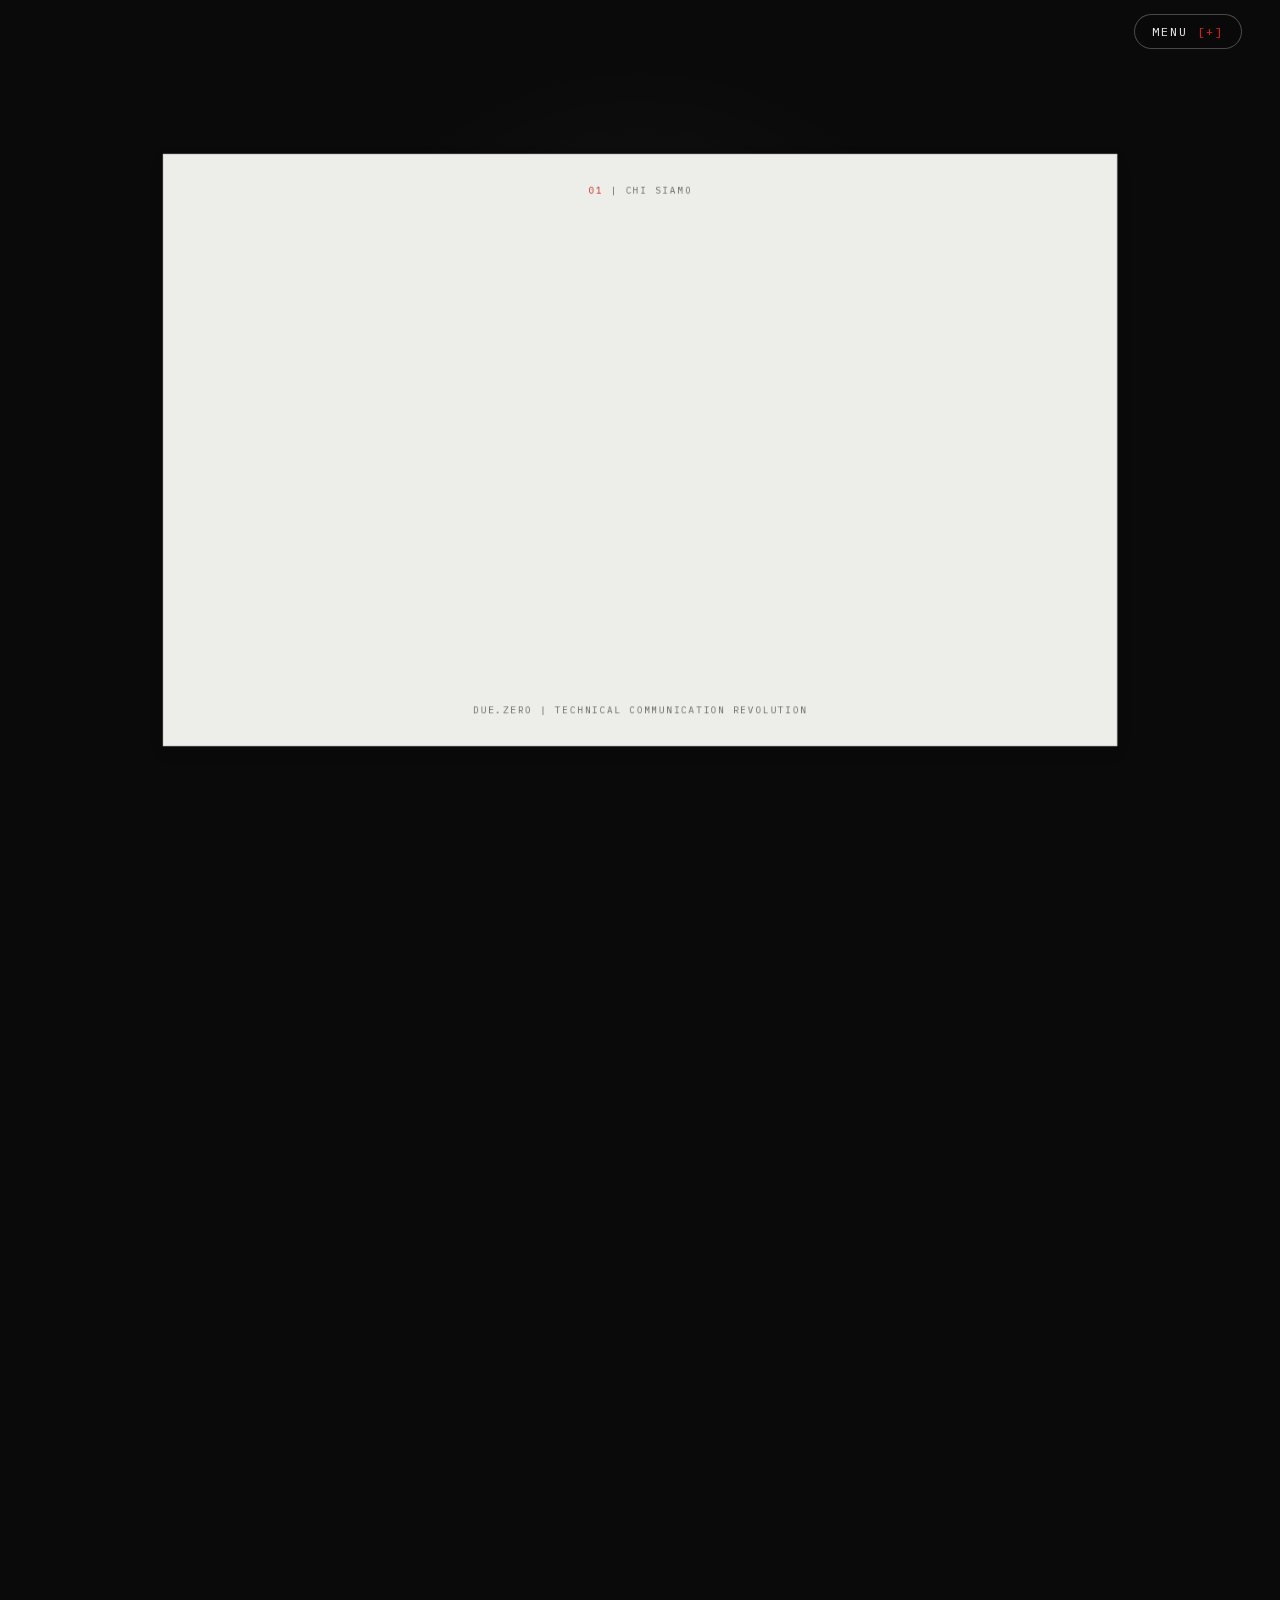
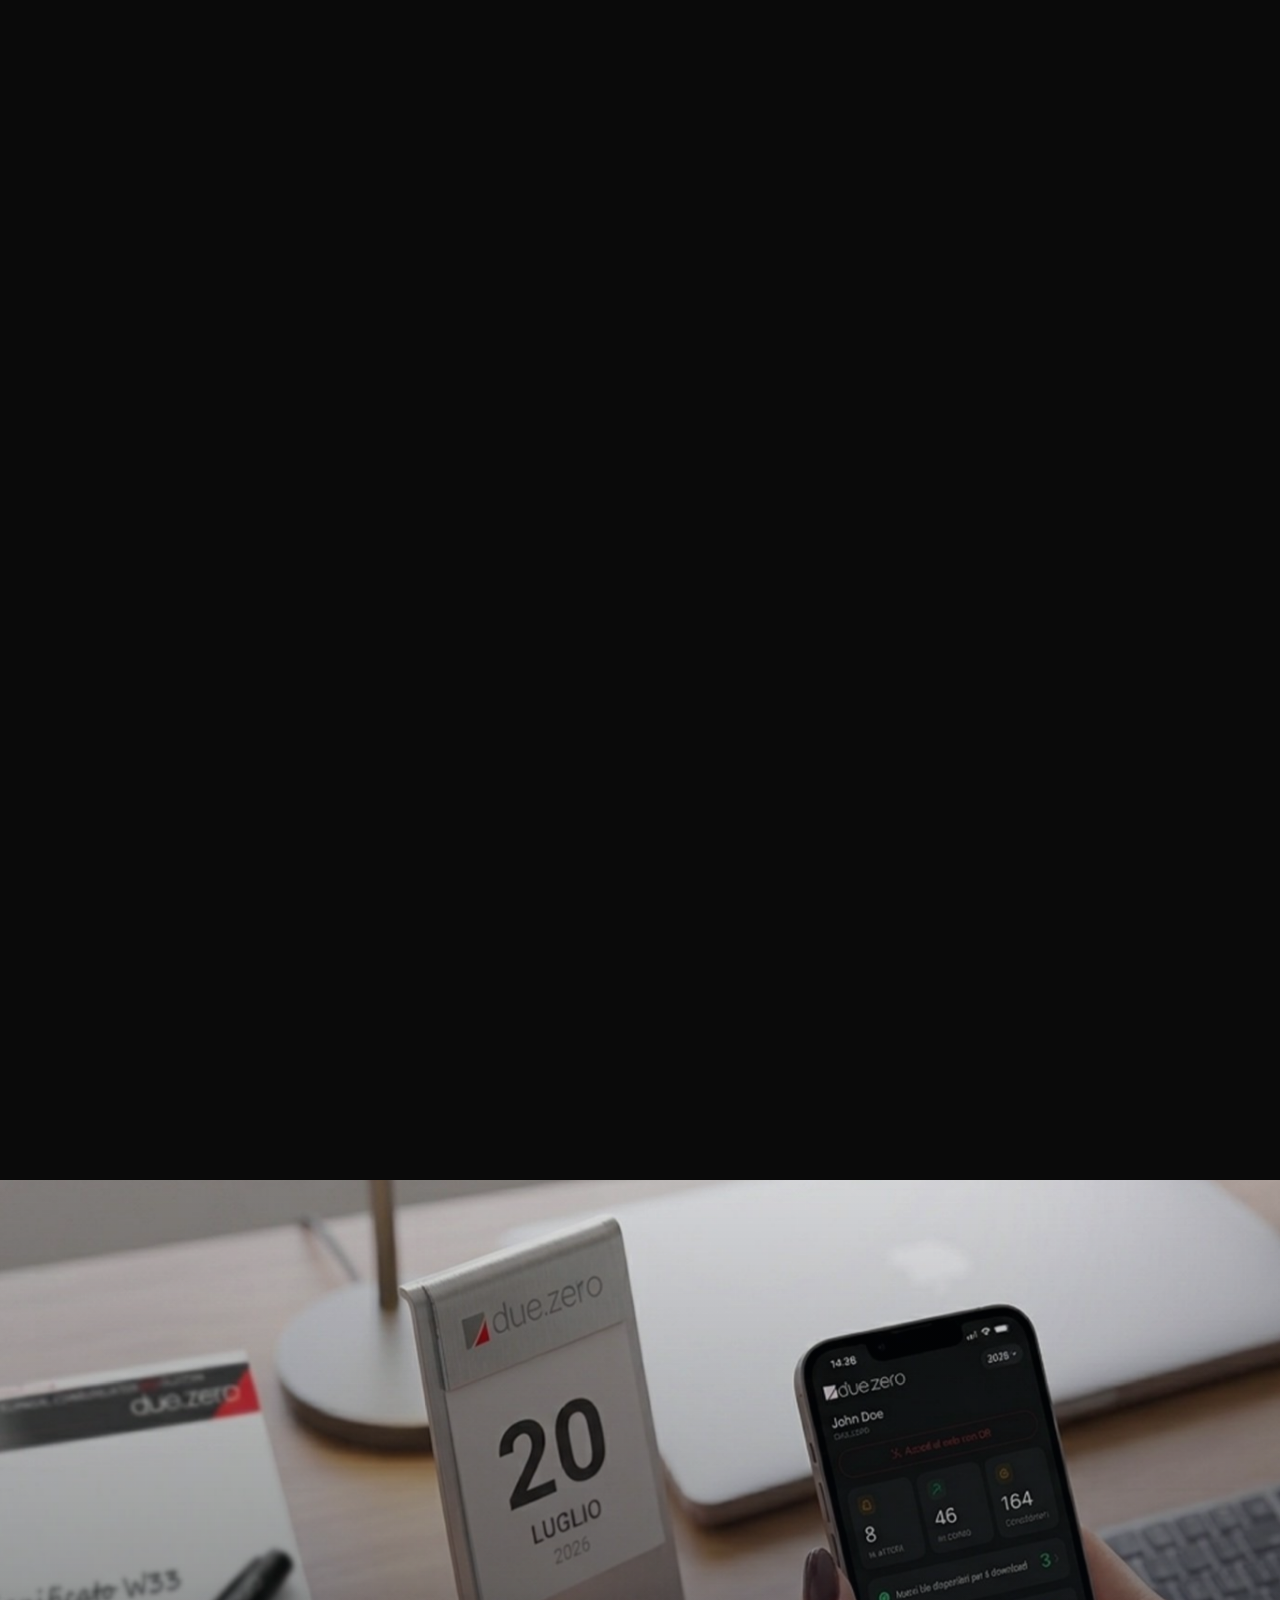
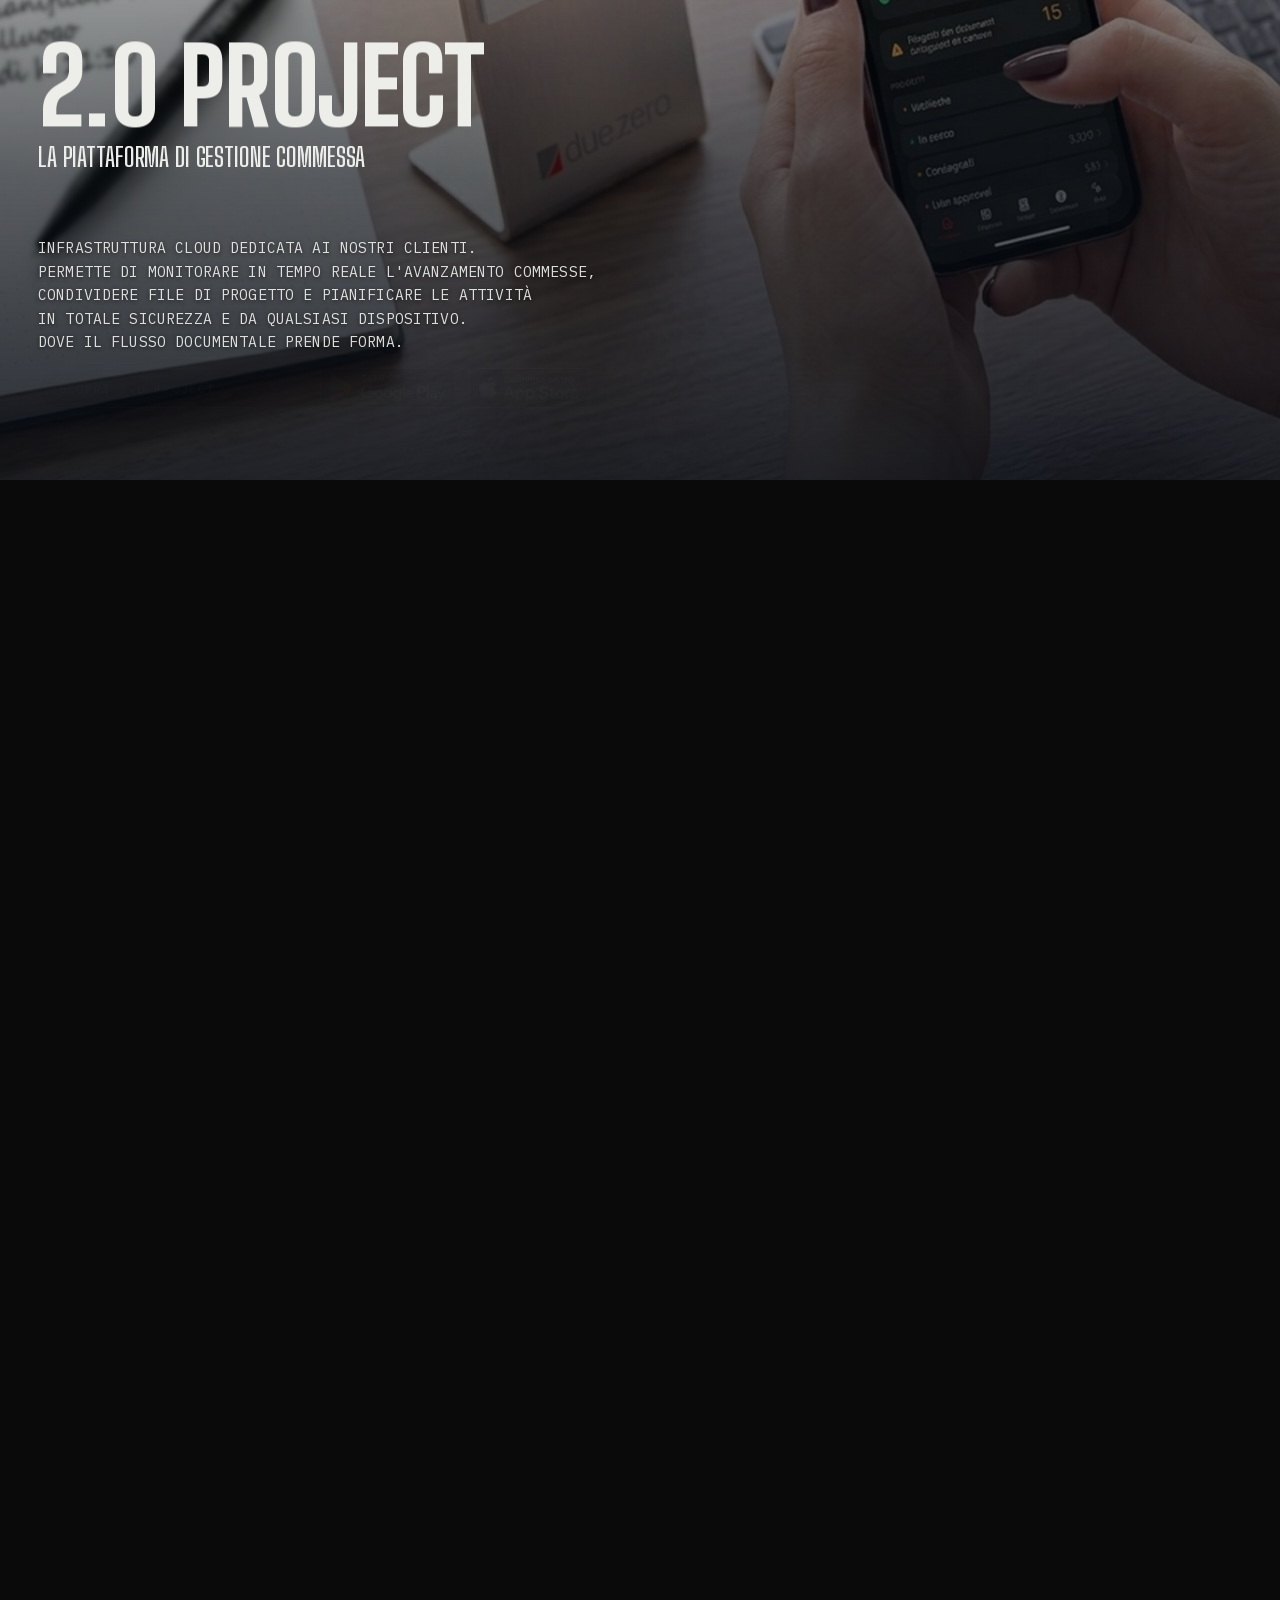
==== commit c11a09a5: "Aumenta heroEcoLabel a 19px e aggiorna icona badgeDoc40 - heroEcoLabel: da 17px a 19px, richiesta le" ====
--- a/index.html
+++ b/index.html
@@ -488,46 +488,6 @@
 		<path fill="#333333" d="M43.744,293.174C53.262,297.545,63.841,300,75,300h150c41.421,0,75-33.578,75-75V75
 			c0-10.677-2.246-20.825-6.267-30.019C264.862,152.669,141.861,264.814,43.744,293.174z"/>
 	</g>
-	<g>
-		<polygon fill="none" points="1.45,120.756 1.45,179.229 52.097,208.47 102.743,179.229 102.743,120.757 52.094,91.516 		"/>
-		<polygon fill="none" points="105.194,179.229 155.841,208.47 206.488,179.229 206.488,120.76 155.841,91.52 105.194,120.761 		"/>
-		<polygon fill="none" points="53.325,30.916 53.325,89.386 103.967,118.625 154.615,89.386 154.615,30.914 103.972,1.676 		"/>
-		<polygon fill="none" points="157.068,30.914 157.068,89.385 207.721,118.63 258.358,89.396 258.358,30.935 235.664,17.833 
-			235.664,17.813 207.711,1.676 		"/>
-		<polygon fill="#808080" points="157.068,89.397 207.711,118.636 207.721,118.63 157.068,89.385 		"/>
-		<polygon fill="#808080" points="103.979,118.632 154.615,89.398 154.615,89.386 103.967,118.625 		"/>
-		<polygon fill="#808080" points="206.524,180.645 206.524,120.781 206.488,120.76 206.488,179.229 155.841,208.47 105.194,179.229 
-			105.194,120.761 105.193,120.762 105.193,179.238 157.063,209.188 157.063,210.594 207.73,181.341 		"/>
-		<path fill="#808080" d="M260.808,90.817l-0.618,0.351l-52.479,30.299l-0.614-0.356l-0.572-0.33v59.863l1.206,0.696l3.389,1.957
-			l0.542-0.614c0.08-0.09,0.164-0.176,0.253-0.258l1.002-0.922l-3.942-2.275v-58.48l50.647-29.24l13.16,7.598l0.456-1.004
-			c0.049-0.108,0.103-0.213,0.162-0.316l0.5-0.866l-13.089-7.557V90.817z"/>
-		<polygon fill="#808080" points="50.866,89.388 0,118.754 0,118.763 50.866,89.396 		"/>
-		<polygon fill="#808080" points="53.325,89.386 53.325,89.396 103.972,118.636 103.979,118.632 103.967,118.625 		"/>
-		<polygon fill="#808080" points="0.105,120.246 0.128,120.154 0,119.932 0,120.428 0.105,120.246 		"/>
-		<polygon fill="#808080" points="0.706,178.814 0.818,178.877 52.092,208.482 103.959,178.537 104.566,178.877 105.193,179.238 
-			105.193,120.762 103.971,121.467 103.356,121.111 102.743,120.757 102.743,179.229 52.097,208.47 1.45,179.229 1.45,120.756 
-			0.218,121.467 0,121.341 0,180.067 0,180.078 		"/>
-		<polygon fill="#808080" points="157.068,30.914 157.065,30.916 157.065,89.396 157.068,89.397 157.068,89.385 		"/>
-		<polygon fill="#808080" points="53.315,29.5 53.315,90.817 52.697,91.168 52.094,91.516 102.743,120.757 103.356,121.111 
-			103.971,121.467 105.193,120.762 105.194,120.761 155.841,91.52 154.615,90.812 154.615,89.398 103.979,118.632 103.972,118.636 
-			53.325,89.396 53.325,89.386 53.325,30.916 103.972,1.676 154.615,30.914 154.615,29.506 155.219,29.15 155.84,28.792 105.973,0 
-			101.972,0 52.094,28.795 		"/>
-		<polygon fill="#808080" points="0.105,120.246 0.144,120.181 0.128,120.154 0.105,120.246 		"/>
-		<path fill="#808080" d="M1.45,120.756l50.645-29.24l0.603-0.348l0.618-0.351V29.5l-1.221-0.705L29.237,15.598
-			c-0.696,0.538-1.393,1.075-2.069,1.636l23.698,13.681v58.473v0.008L0,118.763v1.147v0.022l0.128,0.222l0.015,0.026l-0.038,0.065
-			L0,120.428v0.913l0.218,0.126L1.45,120.756z"/>
-		<polygon fill="#808080" points="258.358,30.935 258.358,30.916 235.664,17.813 235.664,17.833 		"/>
-		<path fill="#808080" d="M260.808,29.5v1.499l16.628-9.601c-0.608-0.596-1.22-1.188-1.849-1.763l-15.934,9.199L260.808,29.5z"/>
-		<path fill="#808080" d="M157.063,209.188l-51.871-29.95l-0.626-0.361l-0.607-0.34l-51.867,29.945l1.223,0.706v61.319l-0.622,0.35
-			l-0.602,0.348l21.43,12.372l0.514-0.332c0.11-0.071,0.227-0.137,0.349-0.195l1.705-0.821L53.32,269.083v-58.479l50.646-29.24
-			l50.647,29.24v23.917l1.59-1.162c0.108-0.079,0.223-0.151,0.343-0.218l0.516-0.285v-22.262V209.188z"/>
-		<path fill="#808080" d="M53.315,270.508v-61.319l-1.223-0.706L0.818,178.877l-0.112-0.063L0,180.078v1.16l50.866,29.365v58.479
-			l-23.698,13.683c0.677,0.561,1.373,1.098,2.069,1.635l22.855-13.195l0.602-0.348L53.315,270.508z"/>
-		<path fill="#808080" d="M260.808,29.5l-1.154-0.666L209.713,0h-4.002L155.84,28.792l-0.621,0.358l-0.604,0.356v1.407v58.472v0.012
-			v1.414l1.226,0.708l50.647,29.241l0.037,0.021l0.572,0.33l0.614,0.356l52.479-30.299l0.618-0.351v-1.454V30.999V29.5z
-			 M235.664,17.813l22.694,13.102v0.02v58.461l-50.637,29.234l-0.01,0.006l-50.644-29.239l-0.003-0.001v-58.48l0.003-0.001
-			l50.644-29.238L235.664,17.813z"/>
-	</g>
 </g>
 <g class="roll-icon">
 	<g>
@@ -537,28 +497,22 @@
 			c0-10.677-2.246-20.825-6.267-30.019C264.862,152.669,141.861,264.814,43.744,293.174z"/>
 	</g>
 	
-		<image width="16" height="16" xlink:href="[data-uri]
-[base64]
-[base64]
-[base64]" transform="matrix(1 0 0 1 44 22)">
+		<image width="12" height="12" xlink:href="[data-uri]
+[base64]
+[base64]
+[base64]" transform="matrix(1 0 0 1 46 24)">
 	</image>
 	
-		<image width="16" height="16" xlink:href="[data-uri]
-[base64]
-[base64]
-[base64]" transform="matrix(1 0 0 1 252 22)">
+		<image width="13" height="12" xlink:href="[data-uri]
+[base64]
+[base64]
+[base64]" transform="matrix(1 0 0 1 253 24)">
 	</image>
 	
-		<image width="16" height="16" xlink:href="[data-uri]
-[base64]
-[base64]
-[base64]" transform="matrix(1 0 0 1 44 262)">
-	</image>
-	
-		<image width="21" height="21" xlink:href="[data-uri]
-[base64]
-[base64]
-[base64]" transform="matrix(1 0 0 1 145 19)">
+		<image width="18" height="18" xlink:href="[data-uri]
+[base64]
+[base64]
+[base64]" transform="matrix(1 0 0 1 147 21)">
 	</image>
 	
 		<image width="314" height="305" xlink:href="[data-uri]
--- a/css/style.css
+++ b/css/style.css
@@ -72,6 +72,9 @@
 .title .dot{color:#fff} /* il punto di "Due.Zero" resta sempre bianco, in ogni layer/stato */
 .preloaderWord .dot{color:#fff}
 .title.base{color:#2f2f2f;text-shadow:0 1px 0 #0f0f0f,0 2px 0 #0d0d0d,0 3px 0 #0b0b0b,0 4px 0 #090909,0 5px 0 #070707,0 8px 14px rgba(0,0,0,.78),0 -1px 0 rgba(255,255,255,.20)}
+/* solo "DUE.ZERO" (l0), non "Technical"/"Communication" (l1/l2): richiesto più visibile del grigio
+   scuro di base, ma distinto dal bianco puro del punto sopra */
+.title.base .l0{color:rgba(237,237,234,.55)}
 /* -webkit-text-fill-color:transparent, non solo color:transparent: su Safari/iOS quest'ultimo da solo
    a volte non basta a rendere il testo trasparente per background-clip:text, il riempimento ricade su
    un colore di default (spesso nero) — su sfondo scuro il livello risultava invisibile (segnalato,
@@ -160,7 +163,7 @@
   max-width:780px;padding:0 24px;opacity:0;pointer-events:none;transition:opacity .4s ease}
 /* #E4352C non #E2231A (var(--red)): su nero il rosso brand fa 4.23:1, sotto soglia AA 4.5:1
    (rilevato da Lighthouse) — variante più chiara solo qui, stessa logica di .svcEyebrow su carta */
-.heroEcoLabel{font-family:var(--mono);font-size:11px;letter-spacing:.18em;text-transform:uppercase;color:#E4352C}
+.heroEcoLabel{font-family:var(--hero-font);font-size:19px;letter-spacing:.18em;text-transform:uppercase;color:#E4352C}
 .heroEcoSub{font-family:var(--mono);font-size:13px;line-height:1.55;text-transform:uppercase;color:rgba(237,237,234,.55)}
 
 .heroBadges{position:absolute;left:50%;bottom:36px;transform:translateX(-50%);z-index:6;
@@ -597,12 +600,14 @@
   display:flex;flex-direction:column;justify-content:center}
 .svcHead{padding:0 38px 26px;display:flex;align-items:flex-end;justify-content:space-between;gap:32px;flex-wrap:wrap}
 .svcHeadLabel{font-family:var(--mono);font-weight:400;font-size:11px;letter-spacing:.3em;text-transform:uppercase;
-  color:var(--red);display:flex;align-items:center;gap:10px;margin-bottom:12px}
+  /* var(--red) su nero a 11px scende a 4.23:1 (Lighthouse) sotto la soglia WCAG 4.5:1; stesso trattamento già usato per .heroEcoLabel/.svcMobileLabel */
+  color:#E4352C;display:flex;align-items:center;gap:10px;margin-bottom:12px}
 .svcHeadBar{display:inline-block;width:2px;height:12px;background:var(--red);flex-shrink:0}
 .svcHeadTitle{font-family:var(--geo);font-weight:800;text-transform:uppercase;color:#EDEDEA;
   font-size:clamp(28px,3.6vw,52px);line-height:1.02;letter-spacing:-.01em}
 .svcProgressWrap{display:flex;align-items:center;gap:22px;flex-shrink:0}
-.svcCounter{font-family:var(--mono);font-size:11px;color:rgba(237,237,234,.35);letter-spacing:.2em;min-width:80px;text-align:right}
+/* alpha .35 su nero dava 2.82:1 (Lighthouse), sotto la soglia WCAG 4.5:1 */
+.svcCounter{font-family:var(--mono);font-size:11px;color:rgba(237,237,234,.5);letter-spacing:.2em;min-width:80px;text-align:right}
 .svcProgressTrack{width:120px;height:1px;background:rgba(237,237,234,.12);position:relative;overflow:hidden}
 .svcProgressBar{position:absolute;top:0;left:0;height:100%;width:0%;background:var(--red)}
 .svcTrackWrap{overflow:hidden}
@@ -1183,7 +1188,7 @@
   .ecoHyperImg,.ecoLabQImg{background-blend-mode:normal}
   .ecoHyperImg{background-image:linear-gradient(180deg,rgba(7,12,20,.40) 0%,rgba(7,12,20,.65) 35%,rgba(7,12,20,.86) 65%,rgba(7,12,20,.90) 100%),url('../img/eco_hyperparts_bg.jpg') !important}
   .ecoLabQImg{background-image:linear-gradient(180deg,rgba(7,12,20,.40) 0%,rgba(7,12,20,.65) 35%,rgba(7,12,20,.86) 65%,rgba(7,12,20,.90) 100%),url('../img/eco_hyperlabq_bg.jpg') !important}
-  #sceneProject,#sceneHyper,#sceneLabQContent{position:relative;z-index:2;display:flex;flex-direction:column;
+  #sceneProject,#sceneHyper,#sceneLabQContent{position:relative;left:auto;z-index:2;display:flex;flex-direction:column;
     align-items:flex-start;gap:14px;padding:38px;max-width:none}
   .pj-group,.hp-group,.lq-group{transform:none}
   .pj-desc,.hp-desc,.lq-desc{
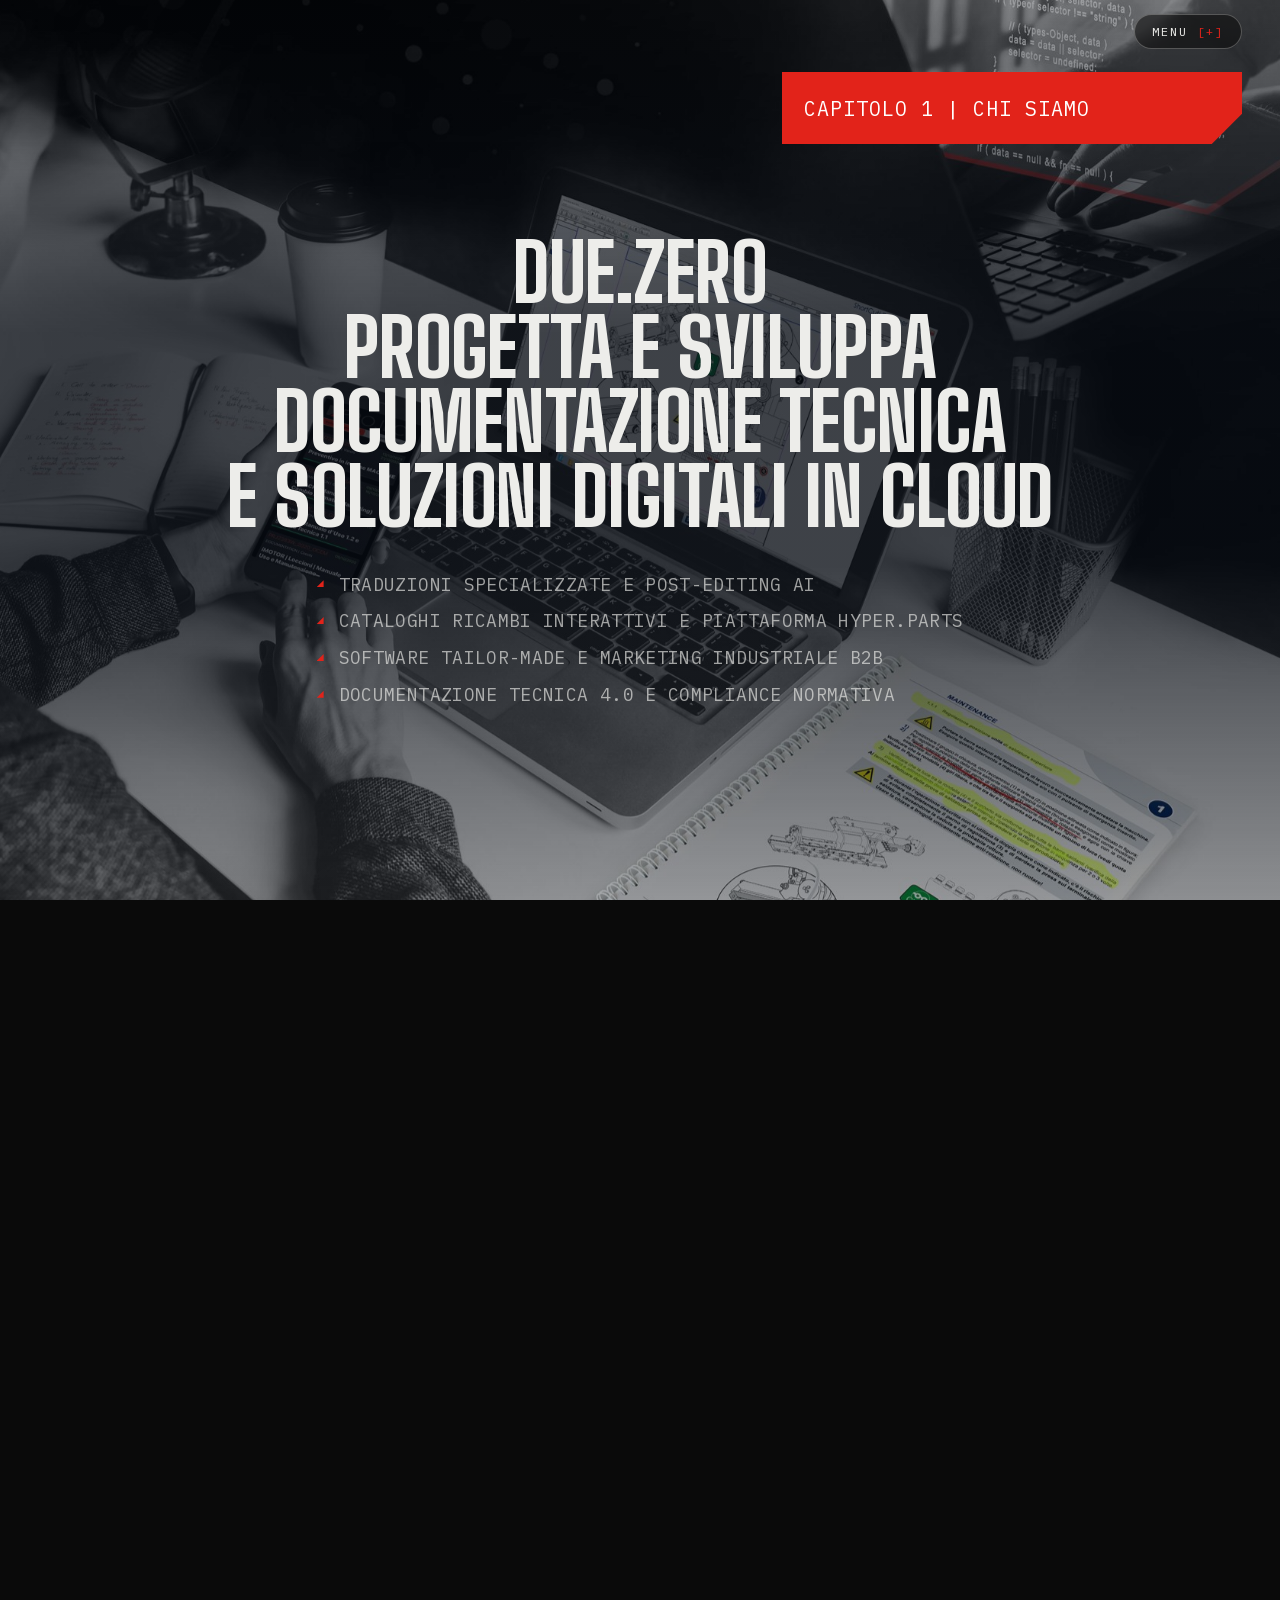
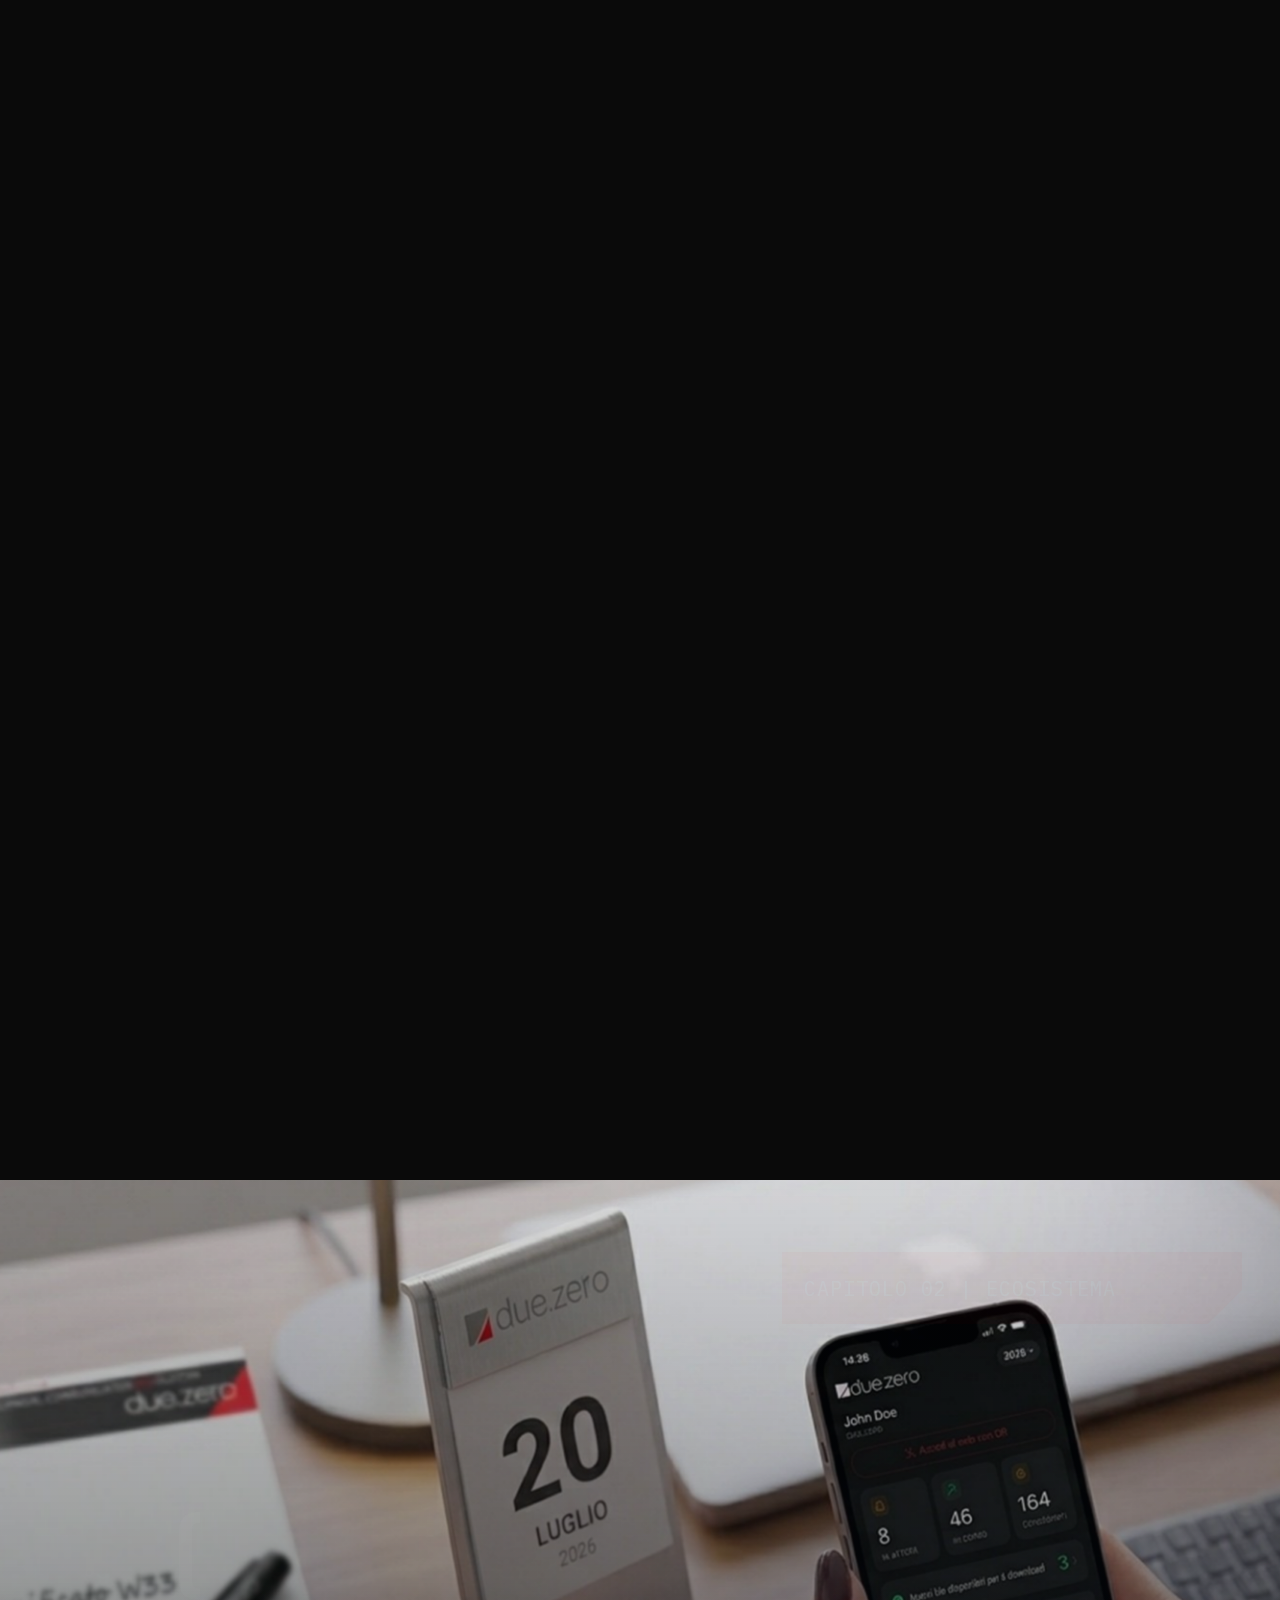
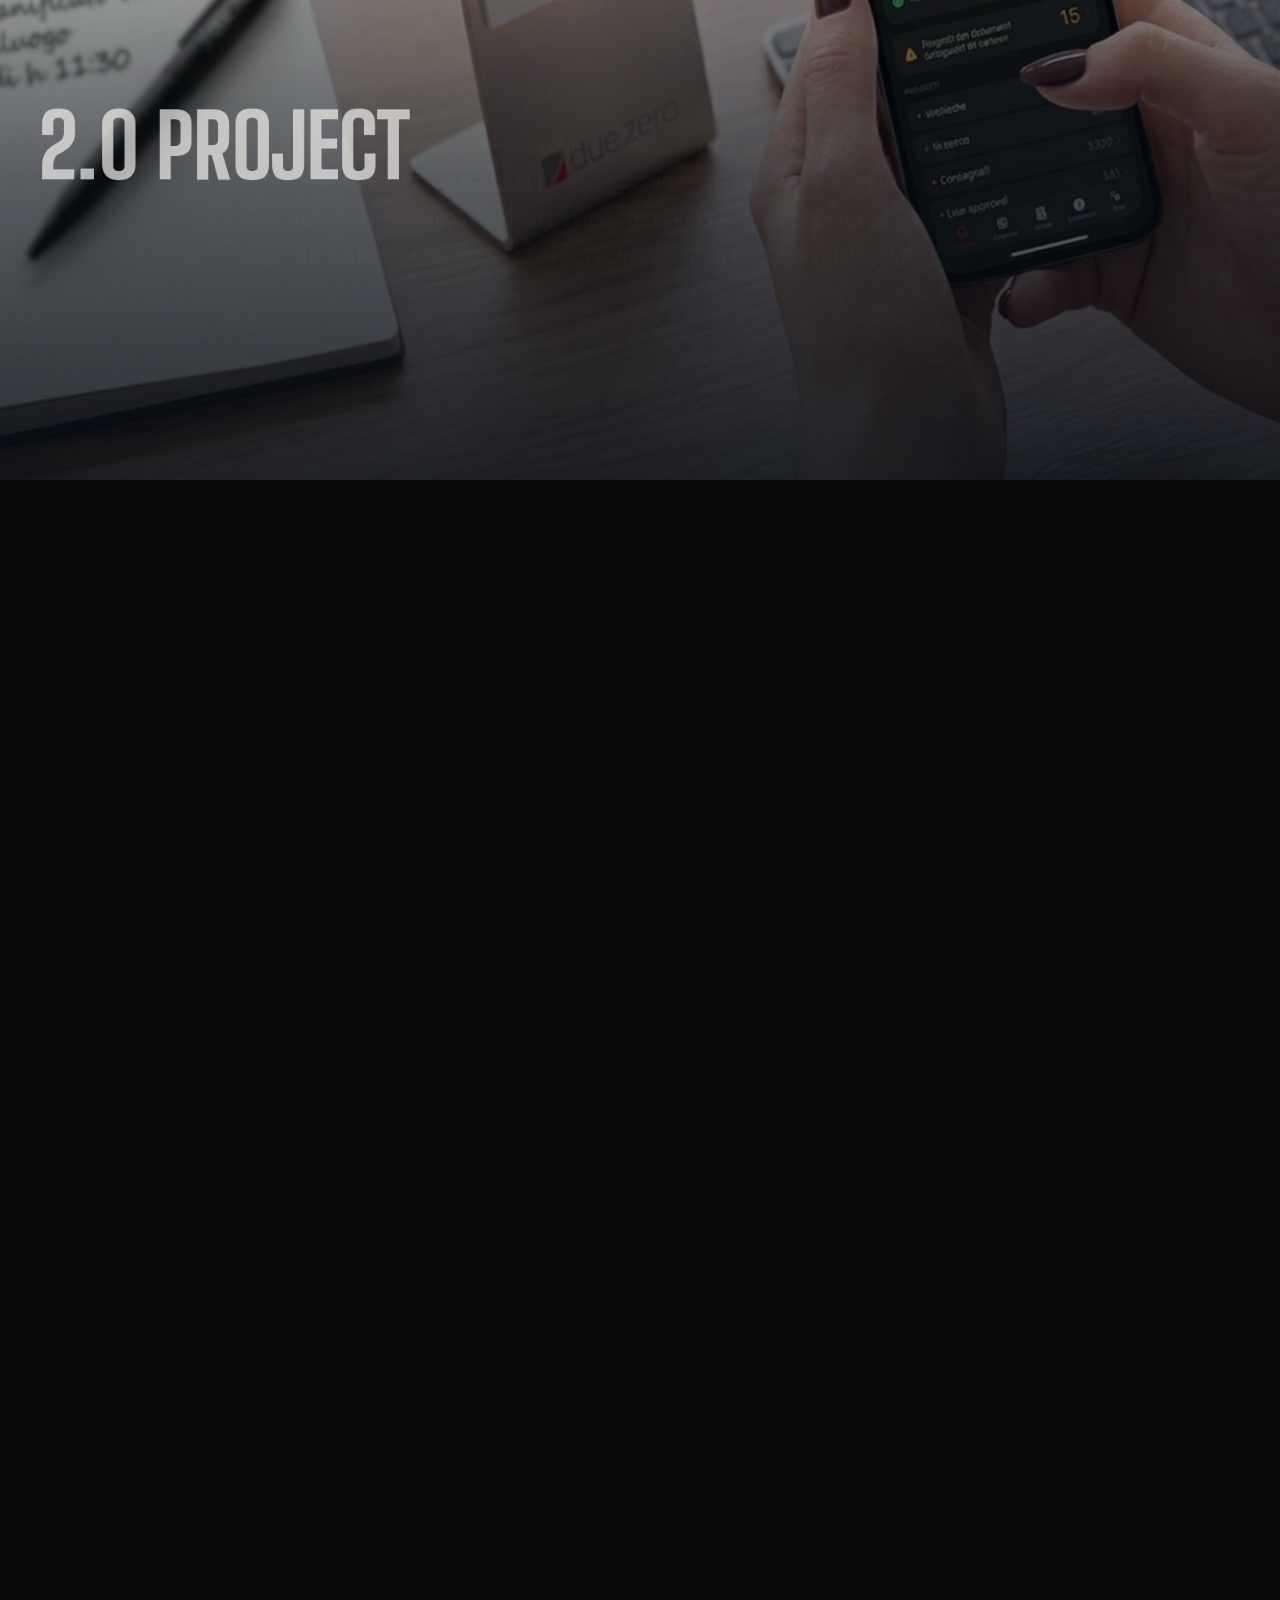
==== commit a3b5d8e4: "Sostituisce immagine e descrizione della sezione HyperLabQ - eco_hyperlabq_bg.jpg: nuova immagine (s" ====
--- a/index.html
+++ b/index.html
@@ -907,7 +907,7 @@
         <h3 class="lq-title" id="lqTitle">Hyper.Lab<span class="lq-titleQ">Q</span></h3>
         <p class="lq-sub" id="lqSub">La piattaforma per la gestione qualità</p>
       </div>
-      <p class="lq-desc" id="lqDesc">Un esempio emblematico della flessibilità e del know-how di DUE.ZERO<br>è HyperLab, un software gestionale proprietario nato per governare<br>la complessità di una struttura operante nel settore<br>dei laboratori di prova e analisi.</p>
+      <p class="lq-desc" id="lqDesc">La piattaforma webapp B2B per il controllo qualità integrato.<br>Due.Zero trasforma workflow e procedure in processi digitali<br>per gestire e tracciare prove, analisi e campioni in tempo reale.<br>Integra reportistica, conformità e archivi con gestione dati delegata.<br>Innovazione immediata per ogni struttura operativa accreditata.</p>
       <div class="eco-cta-row" id="lqCtaRow">
         <a href="https://hyperlab.azurewebsites.net/Identity/Account/Login" target="_blank" rel="noopener noreferrer" class="lq-cta" id="lqCta">Accedi a Hyper.LabQ <span class="plus">[+]</span></a>
         <div class="eco-storeBadges">
--- a/css/style.css
+++ b/css/style.css
@@ -163,7 +163,7 @@
   max-width:780px;padding:0 24px;opacity:0;pointer-events:none;transition:opacity .4s ease}
 /* #E4352C non #E2231A (var(--red)): su nero il rosso brand fa 4.23:1, sotto soglia AA 4.5:1
    (rilevato da Lighthouse) — variante più chiara solo qui, stessa logica di .svcEyebrow su carta */
-.heroEcoLabel{font-family:var(--hero-font);font-size:19px;letter-spacing:.18em;text-transform:uppercase;color:#E4352C}
+.heroEcoLabel{font-family:var(--hero-font);font-size:22px;letter-spacing:.18em;text-transform:uppercase;color:#E4352C}
 .heroEcoSub{font-family:var(--mono);font-size:13px;line-height:1.55;text-transform:uppercase;color:rgba(237,237,234,.55)}
 
 .heroBadges{position:absolute;left:50%;bottom:36px;transform:translateX(-50%);z-index:6;
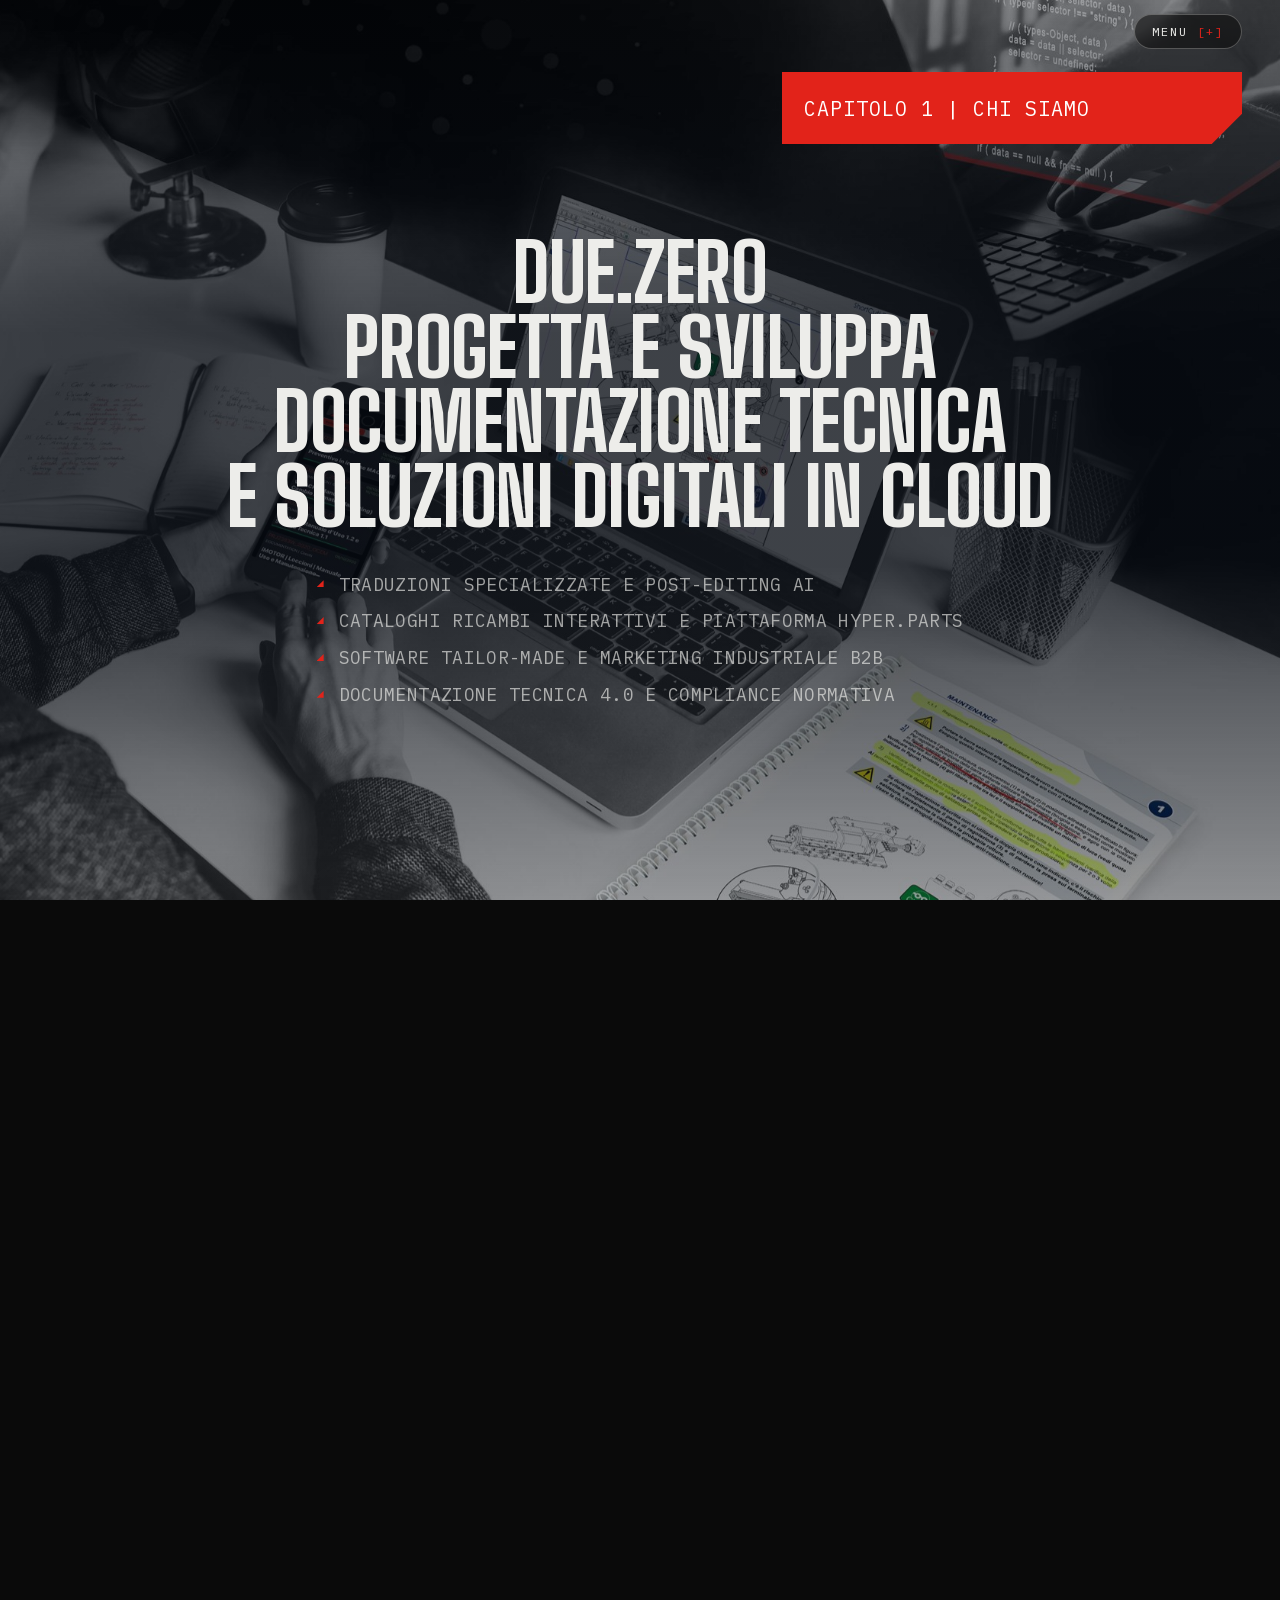
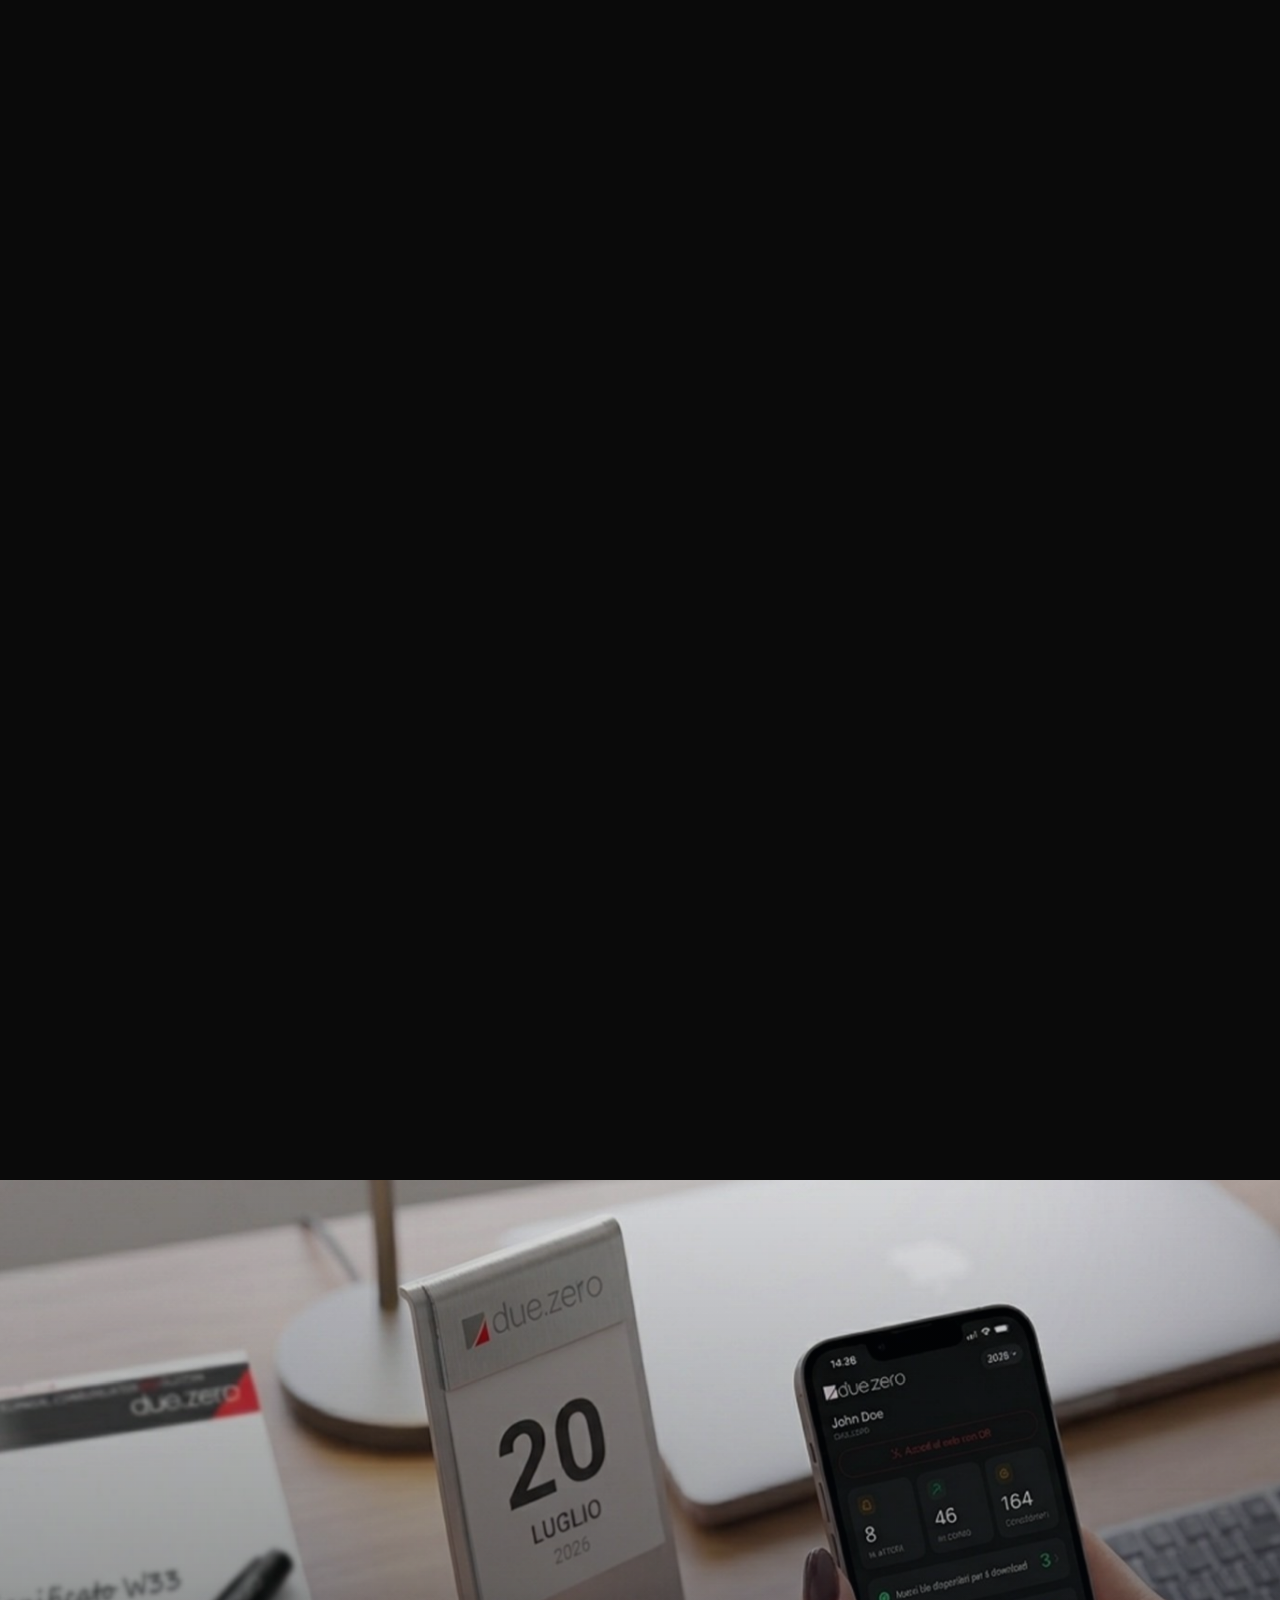
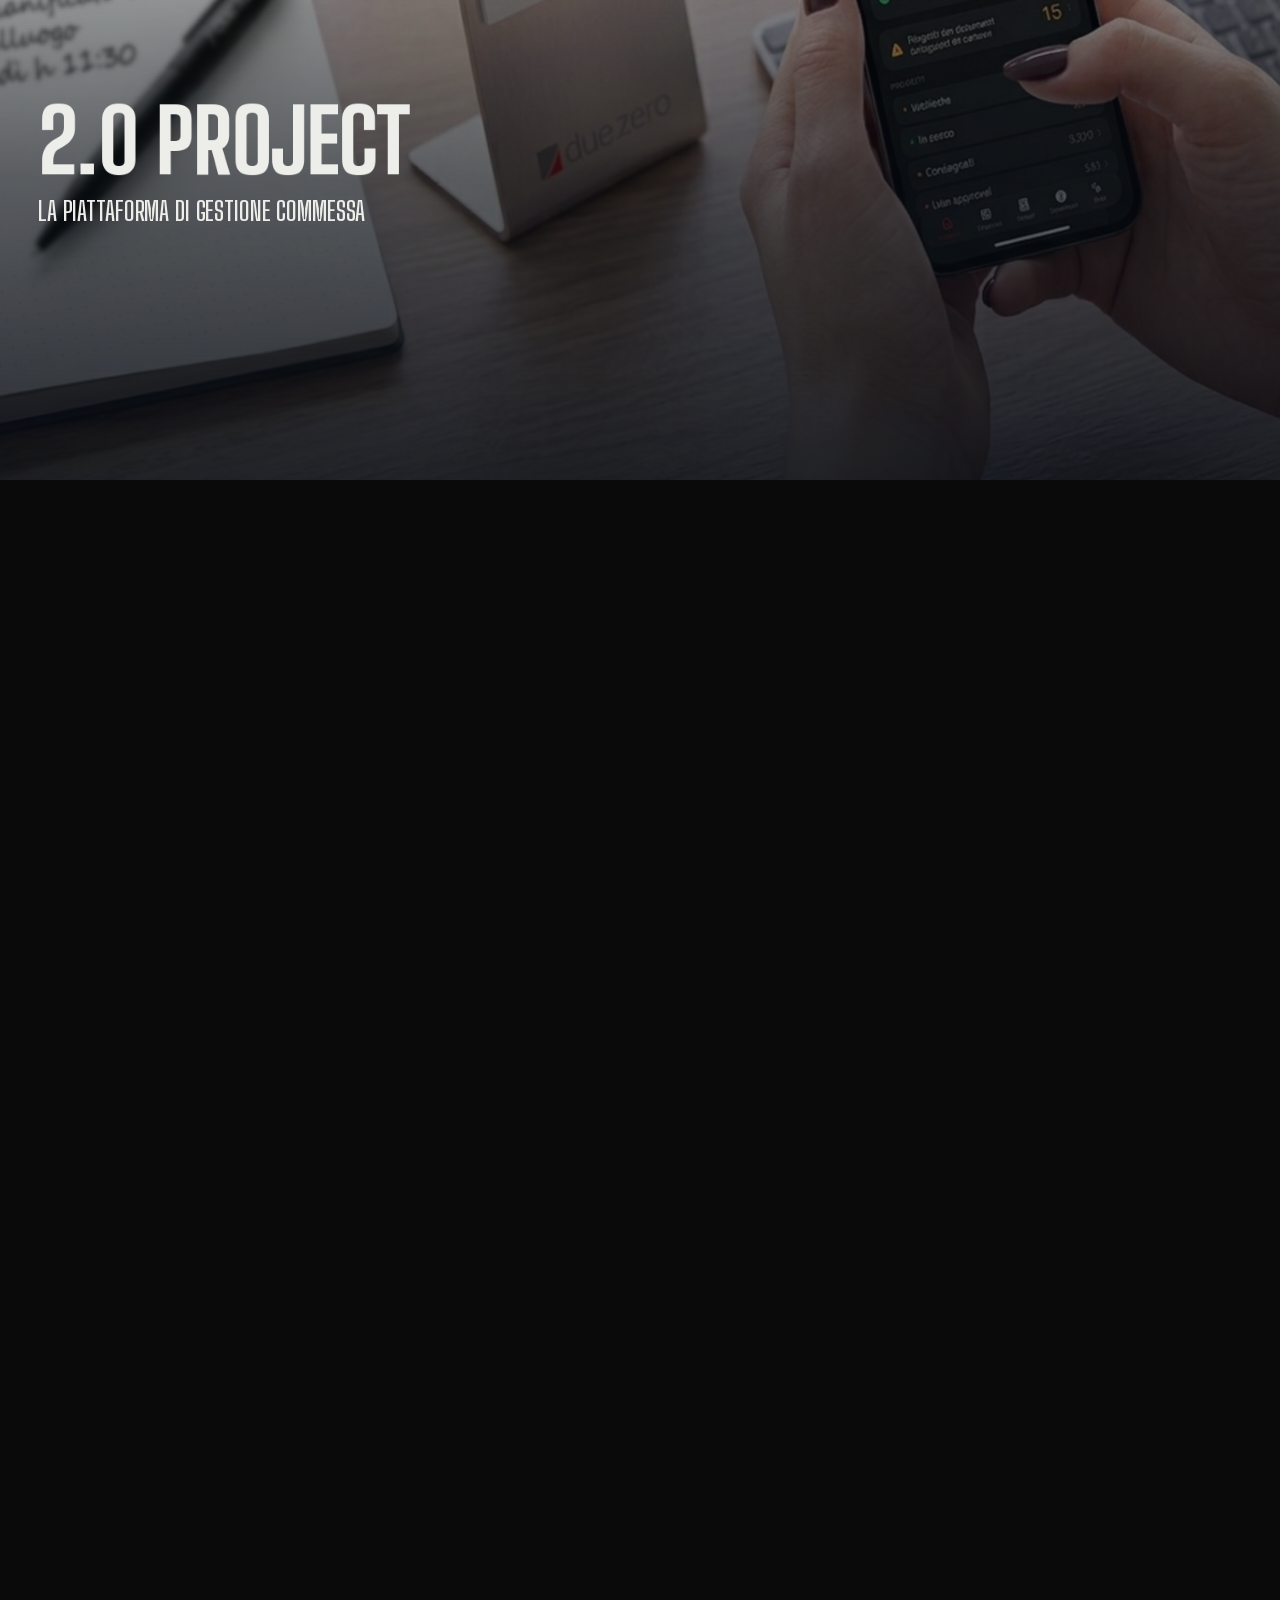
==== commit 70f98060: "Aggiunge "Codificato" al certificato e infittisce il barcode finto - qualityRecordLabel: "Certificat" ====
--- a/index.html
+++ b/index.html
@@ -1054,7 +1054,7 @@
          (centrato+scale per #qualityIntro, allineato a sinistra+slide-up per #qualityRecord) -->
     <div class="qualityIntro" id="qualityIntro">
       <div class="qualityBanner">CAPITOLO 04 | QUALITÀ</div>
-      <span class="qualityRecordLabel">CERTIFICATO DI ORIGINE</span>
+      <span class="qualityRecordLabel">CERTIFICATO DI ORIGINE CODIFICATO</span>
       <h2>OGNI PUBBLICAZIONE<br>HA UNA STORIA<br>VERIFICABILE.</h2>
       <div class="qualityMeta">
         <span>MATRICOLA / VERSIONE / RILASCIO</span>
--- a/css/style.css
+++ b/css/style.css
@@ -769,12 +769,15 @@
 .qualityMeta span:first-child{color:rgba(20,20,18,.6);font-family:var(--mono);font-size:clamp(11px,.95vw,13px);
   letter-spacing:.12em;text-transform:uppercase}
 .qualityBarcode{display:inline-block;width:130px;height:20px;
+  /* ciclo di 18px (era 34px) e spazi ridotti a 1-2px (erano 3-6px): stesse due variabili colore,
+     solo più barre e più fitte, per assomigliare a un barcode vero invece che sembrare vuoto (segnalato) */
   background:repeating-linear-gradient(90deg,
-    var(--ink) 0 2px, transparent 2px 5px,
-    var(--red) 5px 7px, transparent 7px 12px,
-    var(--ink) 12px 13px, transparent 13px 18px,
-    var(--red) 18px 21px, transparent 21px 27px,
-    var(--ink) 27px 28px, transparent 28px 34px);
+    var(--ink) 0 2px, transparent 2px 3px,
+    var(--red) 3px 4px, transparent 4px 6px,
+    var(--ink) 6px 9px, transparent 9px 10px,
+    var(--red) 10px 12px, transparent 12px 13px,
+    var(--ink) 13px 14px, transparent 14px 16px,
+    var(--red) 16px 17px, transparent 17px 18px);
   opacity:.85}
 
 /* ---- scena 4 — chiusura: un campo nero (il layer stesso) sale sopra la carta; titolo bianco + CTA senza box pieno ---- */
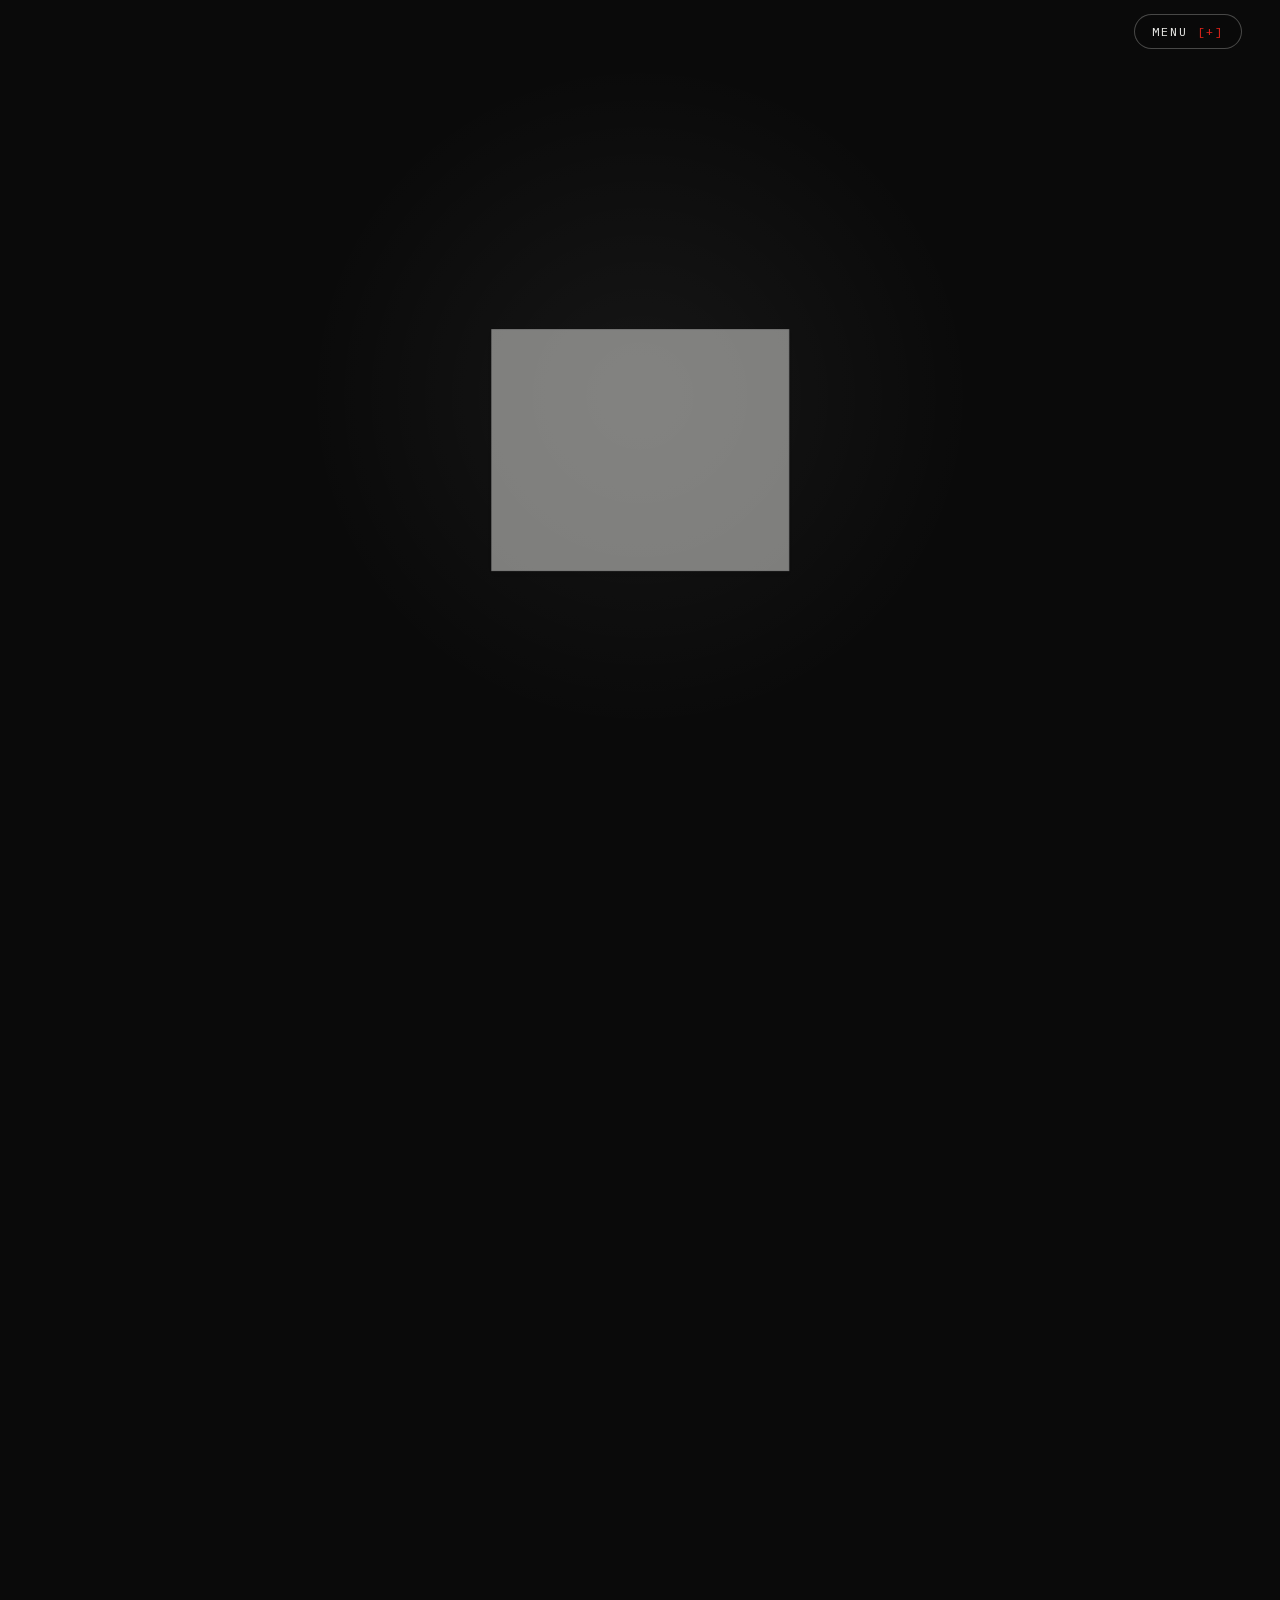
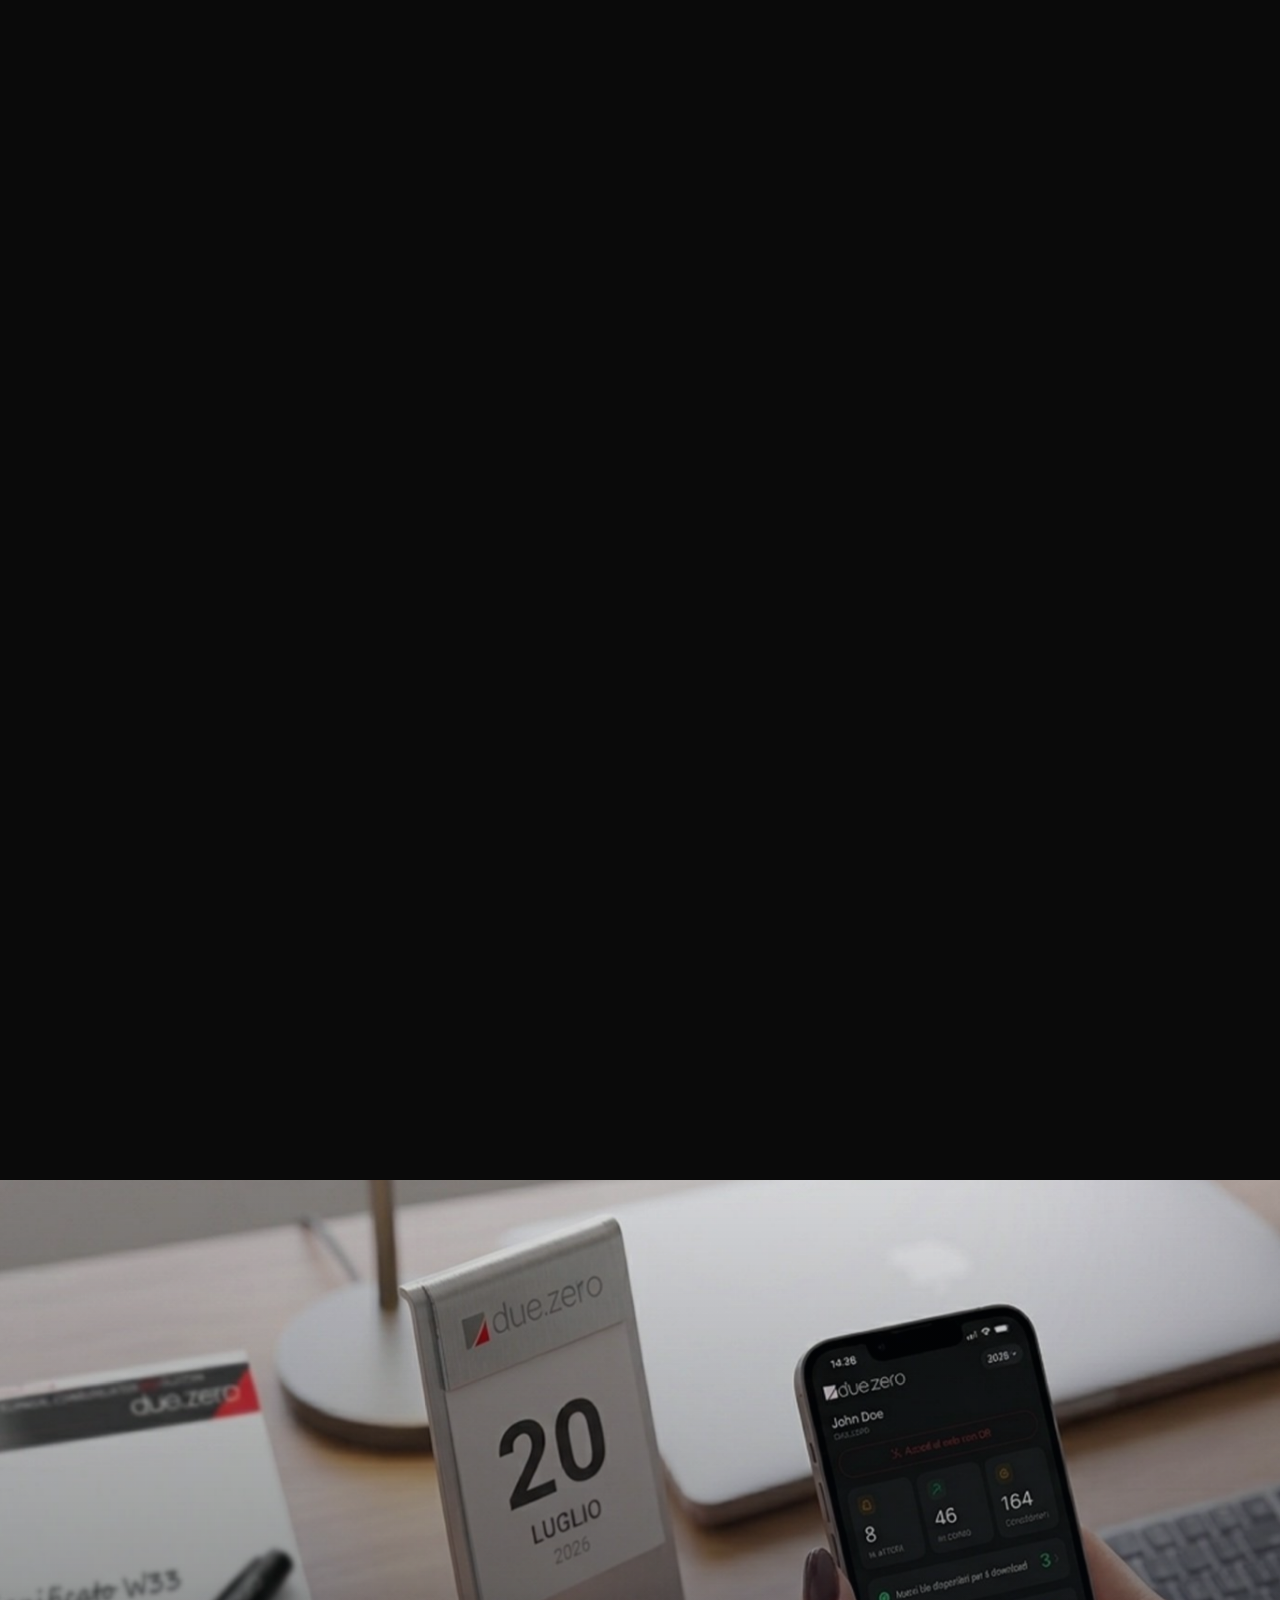
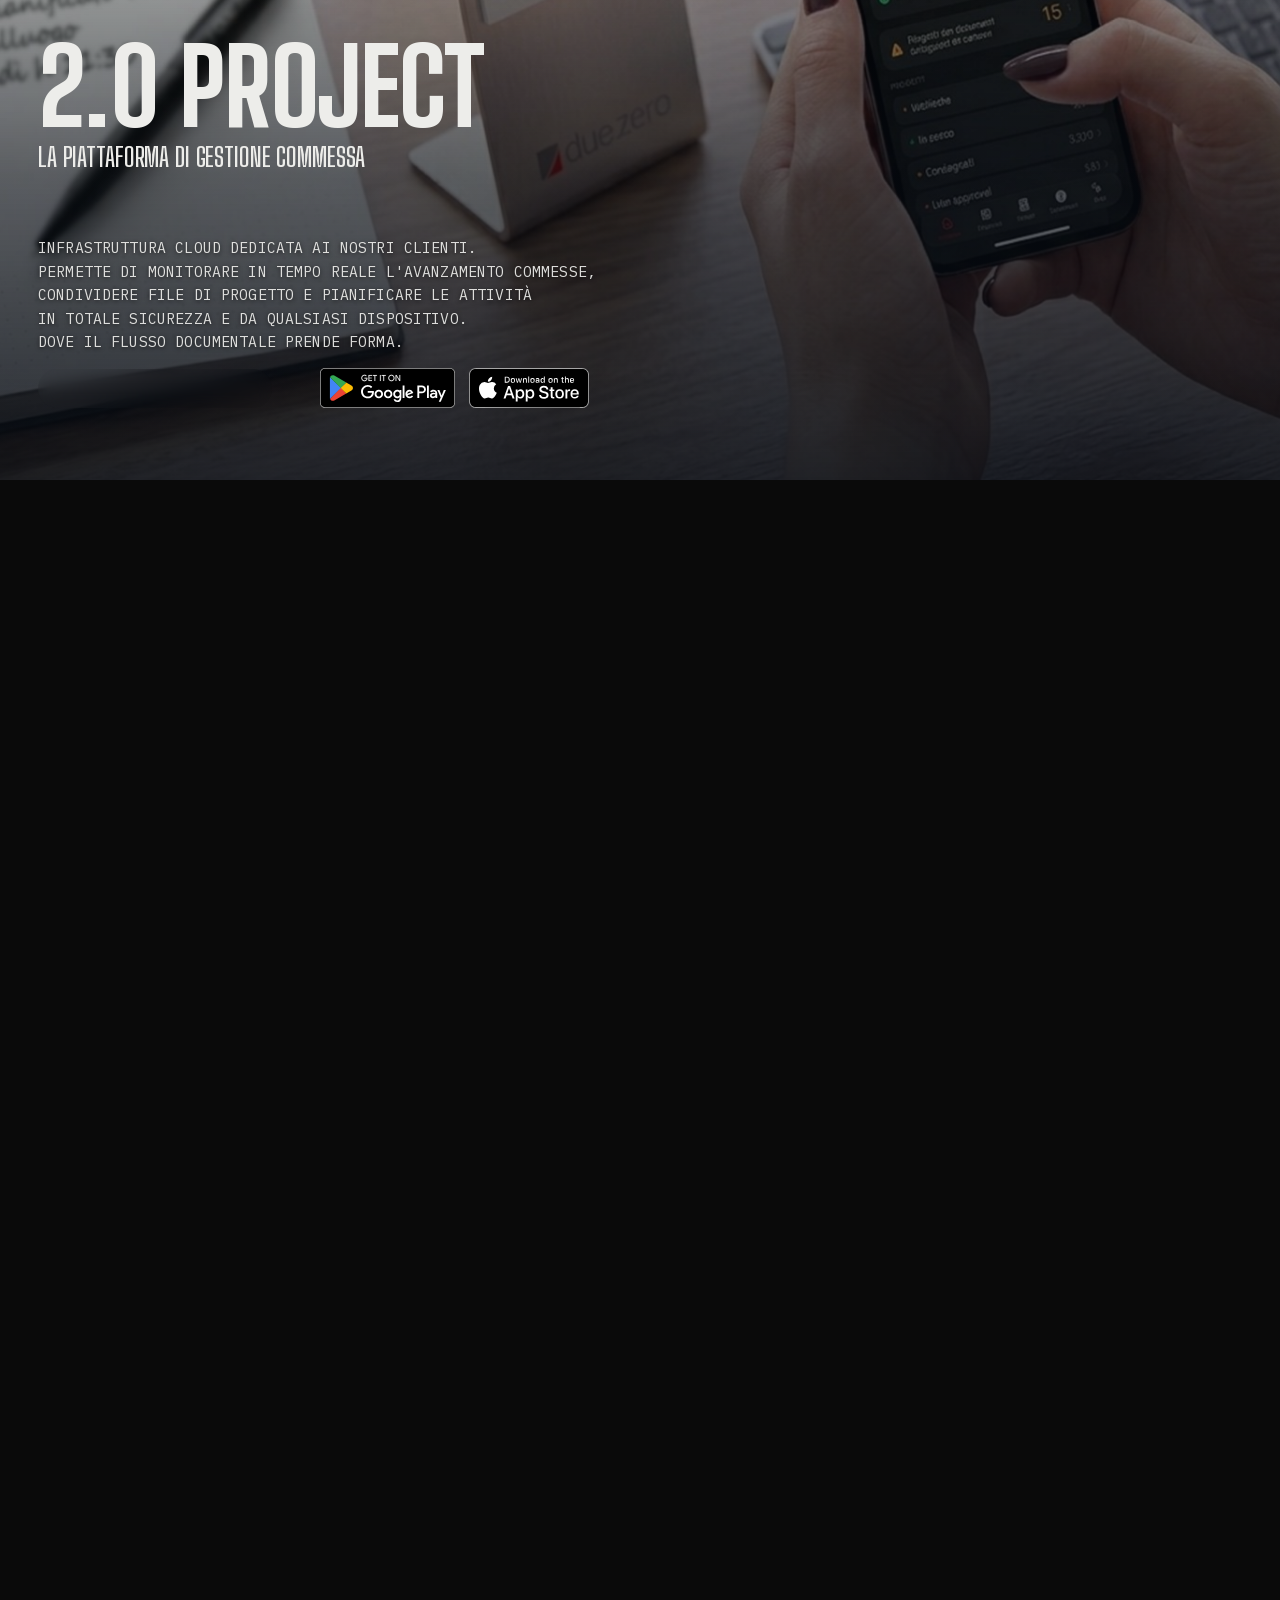
==== commit 60ad76bd: "Rimuove l'SVG di prova del titolo hero, mai più usato Confermato dal capo: si tiene il titolo testua" ====
--- a/index.html
+++ b/index.html
@@ -119,8 +119,7 @@
     <!-- Titolo ripristinato (richiesto esplicitamente, "il capo non sembra più convinto dell'SVG"):
          .center torna ad essere il titolo vero, spostato dentro #heroGroup (non era suo figlio
          all'epoca del test SVG, .heroGroup non esisteva ancora) per restare nella sequenza flex
-         touch. .testWall resta nel DOM, solo nascosto — stessa filosofia "facilmente reversibile"
-         del test originale, in caso servisse di nuovo -->
+         touch. L'SVG di prova è stato rimosso definitivamente (confermato dal capo, decisione presa) -->
     <div class="heroGroup" id="heroGroup">
     <div class="center">
       <div class="heroMove" id="heroMove">
@@ -135,239 +134,6 @@
       </div>
     </div>
 
-    <!-- SVG inline (non <img>): fornito dal capo, usato temporaneamente al posto del titolo — vedi
-         css/style.css per come è nascosto. testWallMove riceve lo stesso transform (dock) e la
-         stessa opacity (heroOut) di heroMove, calcolati in capitolo1.js -->
-    <div class="testWall" id="testWall" aria-hidden="true">
-      <div class="testWallMove" id="testWallMove">
-        <div class="testWallInner">
-          <svg class="testWallBase" version="1.2" baseProfile="tiny" xmlns="http://www.w3.org/2000/svg" xmlns:xlink="http://www.w3.org/1999/xlink" x="0px"
-          	 y="0px" width="916px" height="356px" viewBox="54 180 916 356" xml:space="preserve">
-          <g id="BOLD">
-          	<g id="TEXT">
-          		<g class="line line1">
-          		<path fill="#324646" d="M293.03,201.807h16.197c10.44,0,18.197,1.294,23.271,3.882c5.073,2.588,9.253,6.795,12.538,12.622
-          			c3.285,5.827,4.928,12.63,4.928,20.41c0,5.534-0.919,10.62-2.756,15.259c-1.838,4.639-4.375,8.488-7.611,11.548
-          			c-3.236,3.06-6.741,5.176-10.513,6.348c-3.773,1.172-10.31,1.758-19.611,1.758H293.03V201.807z M306.604,214.99v45.313h6.348
-          			c6.25,0,10.783-0.716,13.599-2.151c2.815-1.434,5.119-3.845,6.909-7.234c1.79-3.389,2.686-7.56,2.686-12.514
-          			c0-7.625-2.132-13.54-6.396-17.744c-3.841-3.779-10.01-5.67-18.506-5.67H306.604z"/>
-          		<path fill="#324646" d="M362.513,201.807h13.721v46.447c0,4.001,0.35,6.831,1.05,8.489c0.7,1.659,1.855,2.985,3.467,3.977
-          			s3.556,1.488,5.835,1.488c2.409,0,4.484-0.552,6.226-1.659c1.741-1.105,2.946-2.512,3.613-4.22
-          			c0.667-1.708,1.001-4.968,1.001-9.782v-44.74h13.721v42.822c0,7.227-0.407,12.24-1.221,15.039c-0.814,2.8-2.368,5.501-4.663,8.105
-          			c-2.295,2.604-4.94,4.533-7.935,5.786c-2.995,1.253-6.478,1.88-10.449,1.88c-5.208,0-9.741-1.196-13.599-3.589
-          			s-6.616-5.387-8.276-8.984c-1.66-3.597-2.49-9.676-2.49-18.237V201.807z"/>
-          		<path fill="#324646" d="M427.063,201.807h39.209v13.379h-25.635v12.988h25.635v13.135h-25.635v18.896h25.635v13.428h-39.209
-          			V201.807z"/>
-          		<path fill="#324646" d="M503.187,201.807h43.457l-25.574,58.691h23.914v13.135h-43.896l25.458-58.301h-23.358V201.807z"/>
-          		<path fill="#324646" d="M557.044,201.807h39.209v13.379h-25.635v12.988h25.635v13.135h-25.635v18.896h25.635v13.428h-39.209
-          			V201.807z"/>
-          		<path fill="#324646" d="M609.925,201.807h14.485c7.933,0,13.582,0.708,16.948,2.124c3.365,1.416,6.071,3.768,8.12,7.056
-          			c2.049,3.288,3.073,7.178,3.073,11.67c0,4.72-1.132,8.667-3.394,11.841s-5.672,5.575-10.228,7.202l17.015,31.934h-14.946
-          			l-16.151-30.42h-1.251v30.42h-13.672V201.807z M623.597,229.883h4.284c4.348,0,7.342-0.571,8.98-1.714s2.458-3.037,2.458-5.683
-          			c0-1.567-0.406-2.931-1.217-4.09c-0.812-1.16-1.899-1.992-3.262-2.499c-1.362-0.506-3.861-0.76-7.496-0.76h-3.748V229.883z"/>
-          		<path fill="#324646" d="M700.916,200c10.162,0,18.9,3.679,26.213,11.035c7.313,7.357,10.97,16.325,10.97,26.904
-          			c0,10.482-3.608,19.353-10.823,26.611c-7.215,7.259-15.969,10.889-26.262,10.889c-10.782,0-19.739-3.727-26.873-11.182
-          			c-7.134-7.454-10.7-16.309-10.7-26.563c0-6.868,1.661-13.184,4.983-18.945s7.892-10.327,13.706-13.696
-          			C687.943,201.685,694.205,200,700.916,200z M700.77,213.379c-6.648,0-12.236,2.312-16.766,6.934
-          			c-4.529,4.623-6.794,10.498-6.794,17.627c0,7.943,2.852,14.226,8.554,18.848c4.432,3.613,9.515,5.42,15.25,5.42
-          			c6.484,0,12.007-2.344,16.569-7.031s6.844-10.465,6.844-17.334c0-6.836-2.298-12.622-6.893-17.358
-          			C712.94,215.747,707.352,213.379,700.77,213.379z"/>
-          		<path id="POINT" fill="#FFFFFF" d="M484.827,259.717c2.116,0,3.922,0.741,5.42,2.222c1.497,1.481,2.246,3.28,2.246,5.396
-          		c0,2.116-0.749,3.923-2.246,5.42c-1.498,1.497-3.304,2.246-5.42,2.246c-2.116,0-3.923-0.749-5.42-2.246
-          		c-1.498-1.497-2.246-3.304-2.246-5.42c0-2.116,0.749-3.914,2.246-5.396C480.904,260.458,482.711,259.717,484.827,259.717z"/>
-          		</g>
-          		<g class="line line2">
-          		<path fill="#324646" d="M245.96,321.807h39.697v13.477h-13.086v58.35h-13.867v-58.35H245.96V321.807z"/>
-          		<path fill="#324646" d="M295.081,321.807h39.209v13.379h-25.635v12.988h25.635v13.135h-25.635v18.896h25.635v13.428h-39.209
-          			V321.807z"/>
-          		<path fill="#324646" d="M413.05,334.43l-9.562,9.115c-6.505-6.875-13.823-10.313-21.954-10.313
-          			c-6.862,0-12.644,2.346-17.343,7.038c-4.7,4.692-7.05,10.476-7.05,17.352c0,4.79,1.041,9.042,3.122,12.757
-          			c2.081,3.714,5.024,6.63,8.83,8.749c3.806,2.118,8.034,3.177,12.685,3.177c3.967,0,7.594-0.741,10.879-2.224
-          			c3.284-1.482,6.895-4.178,10.831-8.088l9.269,9.672c-5.306,5.179-10.319,8.77-15.039,10.771
-          			c-4.72,2.002-10.107,3.004-16.162,3.004c-11.166,0-20.305-3.54-27.417-10.62c-7.113-7.08-10.669-16.154-10.669-27.222
-          			c0-7.161,1.619-13.525,4.858-19.092c3.239-5.566,7.877-10.042,13.916-13.428c6.038-3.385,12.541-5.078,19.507-5.078
-          			c5.924,0,11.629,1.251,17.114,3.754C404.35,326.256,409.078,329.815,413.05,334.43z"/>
-          		<path fill="#324646" d="M424.964,321.807h13.867v27.1h23.975v-27.1h13.818v71.826h-13.818v-31.494h-23.975v31.494h-13.867V321.807
-          			z"/>
-          		<path fill="#324646" d="M493.079,321.807h13.115l30.732,47.266v-47.266h13.672v71.826h-13.152l-30.695-47.119v47.119h-13.672
-          			V321.807z"/>
-          		<path fill="#324646" d="M566.028,321.807h13.574v71.826h-13.574V321.807z"/>
-          		<path fill="#324646" d="M660.999,334.43l-9.562,9.115c-6.505-6.875-13.823-10.313-21.954-10.313
-          			c-6.862,0-12.644,2.346-17.343,7.038c-4.7,4.692-7.05,10.476-7.05,17.352c0,4.79,1.041,9.042,3.122,12.757
-          			c2.081,3.714,5.024,6.63,8.83,8.749c3.806,2.118,8.034,3.177,12.685,3.177c3.968,0,7.594-0.741,10.879-2.224
-          			c3.284-1.482,6.895-4.178,10.831-8.088l9.269,9.672c-5.307,5.179-10.319,8.77-15.039,10.771
-          			c-4.721,2.002-10.107,3.004-16.162,3.004c-11.166,0-20.305-3.54-27.417-10.62c-7.113-7.08-10.669-16.154-10.669-27.222
-          			c0-7.161,1.619-13.525,4.858-19.092c3.238-5.566,7.877-10.042,13.916-13.428c6.038-3.385,12.54-5.078,19.507-5.078
-          			c5.924,0,11.629,1.251,17.114,3.754C652.299,326.256,657.027,329.815,660.999,334.43z"/>
-          		<path fill="#324646" d="M694.874,321.807h13.866l27.625,71.826h-14.209l-5.62-14.795h-29.308l-5.844,14.795h-14.209
-          			L694.874,321.807z M701.893,340.85l-9.637,24.658h19.216L701.893,340.85z"/>
-          		<path fill="#324646" d="M746.937,321.807h13.672v58.789h19.922v13.037h-33.594V321.807z"/>
-          		</g>
-          		<g class="line line3">
-          		<path fill="#324646" d="M144.104,454.43l-9.562,9.115c-6.505-6.875-13.823-10.313-21.954-10.313
-          			c-6.862,0-12.644,2.346-17.343,7.038c-4.7,4.692-7.05,10.476-7.05,17.352c0,4.79,1.041,9.042,3.122,12.757
-          			c2.081,3.715,5.024,6.631,8.83,8.749s8.034,3.177,12.685,3.177c3.967,0,7.594-0.741,10.879-2.224
-          			c3.284-1.482,6.895-4.179,10.831-8.089l9.269,9.672c-5.306,5.179-10.319,8.769-15.039,10.771
-          			c-4.72,2.002-10.107,3.004-16.162,3.004c-11.166,0-20.305-3.54-27.417-10.62c-7.113-7.08-10.669-16.153-10.669-27.222
-          			c0-7.161,1.619-13.525,4.858-19.092c3.239-5.566,7.877-10.042,13.916-13.428c6.038-3.385,12.541-5.078,19.507-5.078
-          			c5.924,0,11.629,1.251,17.114,3.754C135.405,446.256,140.133,449.815,144.104,454.43z"/>
-          		<path fill="#324646" d="M189.979,440c10.162,0,18.9,3.679,26.213,11.035c7.313,7.357,10.97,16.325,10.97,26.904
-          			c0,10.482-3.608,19.353-10.823,26.611c-7.215,7.26-15.969,10.889-26.262,10.889c-10.782,0-19.74-3.727-26.873-11.182
-          			c-7.133-7.454-10.7-16.309-10.7-26.563c0-6.868,1.661-13.184,4.983-18.945c3.323-5.762,7.891-10.327,13.706-13.696
-          			C177.005,441.685,183.268,440,189.979,440z M189.832,453.379c-6.648,0-12.237,2.312-16.766,6.934
-          			c-4.529,4.623-6.794,10.498-6.794,17.627c0,7.943,2.851,14.226,8.554,18.848c4.431,3.613,9.515,5.42,15.25,5.42
-          			c6.484,0,12.007-2.344,16.569-7.031c4.563-4.688,6.844-10.465,6.844-17.334c0-6.836-2.298-12.622-6.893-17.358
-          			C202.002,455.747,196.414,453.379,189.832,453.379z"/>
-          		<path fill="#324646" d="M247.019,441.807h13.321l16.65,50.098l16.801-50.098h13.313l12.049,71.826h-13.221l-7.702-45.361
-          			l-15.259,45.361h-12.049l-15.124-45.361l-7.886,45.361h-13.33L247.019,441.807z"/>
-          		<path fill="#324646" d="M337.009,441.807h13.321l16.65,50.098l16.801-50.098h13.313l12.049,71.826h-13.221l-7.702-45.361
-          			l-15.259,45.361h-12.049l-15.124-45.361l-7.886,45.361h-13.33L337.009,441.807z"/>
-          		<path fill="#324646" d="M419.544,441.807h13.721v46.447c0,4.001,0.35,6.83,1.05,8.489c0.7,1.658,1.855,2.984,3.467,3.977
-          			c1.611,0.991,3.556,1.487,5.835,1.487c2.409,0,4.484-0.553,6.226-1.658c1.741-1.105,2.946-2.513,3.613-4.221
-          			c0.667-1.707,1.001-4.968,1.001-9.782v-44.739h13.721v42.822c0,7.227-0.407,12.24-1.221,15.039
-          			c-0.814,2.8-2.368,5.502-4.663,8.105c-2.295,2.604-4.94,4.533-7.935,5.786c-2.995,1.253-6.478,1.88-10.449,1.88
-          			c-5.208,0-9.741-1.196-13.599-3.589s-6.616-5.387-8.276-8.984c-1.66-3.597-2.49-9.676-2.49-18.237V441.807z"/>
-          		<path fill="#324646" d="M484.095,441.807h13.115l30.732,47.266v-47.266h13.672v71.826h-13.152l-30.695-47.119v47.119h-13.672
-          			V441.807z"/>
-          		<path fill="#324646" d="M557.044,441.807h13.574v71.826h-13.574V441.807z"/>
-          		<path fill="#324646" d="M652.015,454.43l-9.562,9.115c-6.505-6.875-13.823-10.313-21.954-10.313
-          			c-6.862,0-12.644,2.346-17.343,7.038c-4.7,4.692-7.05,10.476-7.05,17.352c0,4.79,1.041,9.042,3.122,12.757s5.024,6.631,8.83,8.749
-          			s8.034,3.177,12.685,3.177c3.968,0,7.594-0.741,10.879-2.224c3.284-1.482,6.895-4.179,10.831-8.089l9.269,9.672
-          			c-5.307,5.179-10.319,8.769-15.039,10.771c-4.721,2.002-10.107,3.004-16.162,3.004c-11.166,0-20.305-3.54-27.417-10.62
-          			c-7.113-7.08-10.669-16.153-10.669-27.222c0-7.161,1.619-13.525,4.858-19.092c3.238-5.566,7.877-10.042,13.916-13.428
-          			c6.038-3.385,12.54-5.078,19.507-5.078c5.924,0,11.629,1.251,17.114,3.754C643.314,446.256,648.043,449.815,652.015,454.43z"/>
-          		<path fill="#324646" d="M685.89,441.807h13.866l27.625,71.826h-14.209l-5.62-14.795h-29.308l-5.844,14.795h-14.209L685.89,441.807
-          			z M692.908,460.85l-9.637,24.658h19.216L692.908,460.85z"/>
-          		<path fill="#324646" d="M730.872,441.807h39.697v13.477h-13.086v58.35h-13.867v-58.35h-12.744V441.807z"/>
-          		<path fill="#324646" d="M778.968,441.807h13.574v71.826h-13.574V441.807z"/>
-          		<path fill="#324646" d="M841.834,440c10.162,0,18.9,3.679,26.213,11.035c7.313,7.357,10.97,16.325,10.97,26.904
-          			c0,10.482-3.608,19.353-10.823,26.611c-7.215,7.26-15.969,10.889-26.262,10.889c-10.782,0-19.739-3.727-26.873-11.182
-          			c-7.134-7.454-10.7-16.309-10.7-26.563c0-6.868,1.661-13.184,4.983-18.945s7.892-10.327,13.706-13.696
-          			C828.861,441.685,835.123,440,841.834,440z M841.688,453.379c-6.648,0-12.236,2.312-16.766,6.934
-          			c-4.529,4.623-6.794,10.498-6.794,17.627c0,7.943,2.852,14.226,8.554,18.848c4.432,3.613,9.515,5.42,15.25,5.42
-          			c6.484,0,12.007-2.344,16.569-7.031s6.844-10.465,6.844-17.334c0-6.836-2.298-12.622-6.893-17.358
-          			C853.858,455.747,848.27,453.379,841.688,453.379z"/>
-          		<path fill="#324646" d="M891.956,441.807h13.115l30.732,47.266v-47.266h13.672v71.826h-13.152l-30.695-47.119v47.119h-13.672
-          			V441.807z"/>
-          		</g>
-          	</g>
-          </g>
-          </svg>
-          <svg class="testWallShine" version="1.2" baseProfile="tiny" xmlns="http://www.w3.org/2000/svg" xmlns:xlink="http://www.w3.org/1999/xlink" x="0px"
-          	 y="0px" width="916px" height="356px" viewBox="54 180 916 356" xml:space="preserve">
-          <g id="BOLD">
-          	<g id="TEXT">
-          		<g class="line line1">
-          		<path fill="#324646" d="M293.03,201.807h16.197c10.44,0,18.197,1.294,23.271,3.882c5.073,2.588,9.253,6.795,12.538,12.622
-          			c3.285,5.827,4.928,12.63,4.928,20.41c0,5.534-0.919,10.62-2.756,15.259c-1.838,4.639-4.375,8.488-7.611,11.548
-          			c-3.236,3.06-6.741,5.176-10.513,6.348c-3.773,1.172-10.31,1.758-19.611,1.758H293.03V201.807z M306.604,214.99v45.313h6.348
-          			c6.25,0,10.783-0.716,13.599-2.151c2.815-1.434,5.119-3.845,6.909-7.234c1.79-3.389,2.686-7.56,2.686-12.514
-          			c0-7.625-2.132-13.54-6.396-17.744c-3.841-3.779-10.01-5.67-18.506-5.67H306.604z"/>
-          		<path fill="#324646" d="M362.513,201.807h13.721v46.447c0,4.001,0.35,6.831,1.05,8.489c0.7,1.659,1.855,2.985,3.467,3.977
-          			s3.556,1.488,5.835,1.488c2.409,0,4.484-0.552,6.226-1.659c1.741-1.105,2.946-2.512,3.613-4.22
-          			c0.667-1.708,1.001-4.968,1.001-9.782v-44.74h13.721v42.822c0,7.227-0.407,12.24-1.221,15.039c-0.814,2.8-2.368,5.501-4.663,8.105
-          			c-2.295,2.604-4.94,4.533-7.935,5.786c-2.995,1.253-6.478,1.88-10.449,1.88c-5.208,0-9.741-1.196-13.599-3.589
-          			s-6.616-5.387-8.276-8.984c-1.66-3.597-2.49-9.676-2.49-18.237V201.807z"/>
-          		<path fill="#324646" d="M427.063,201.807h39.209v13.379h-25.635v12.988h25.635v13.135h-25.635v18.896h25.635v13.428h-39.209
-          			V201.807z"/>
-          		<path fill="#324646" d="M503.187,201.807h43.457l-25.574,58.691h23.914v13.135h-43.896l25.458-58.301h-23.358V201.807z"/>
-          		<path fill="#324646" d="M557.044,201.807h39.209v13.379h-25.635v12.988h25.635v13.135h-25.635v18.896h25.635v13.428h-39.209
-          			V201.807z"/>
-          		<path fill="#324646" d="M609.925,201.807h14.485c7.933,0,13.582,0.708,16.948,2.124c3.365,1.416,6.071,3.768,8.12,7.056
-          			c2.049,3.288,3.073,7.178,3.073,11.67c0,4.72-1.132,8.667-3.394,11.841s-5.672,5.575-10.228,7.202l17.015,31.934h-14.946
-          			l-16.151-30.42h-1.251v30.42h-13.672V201.807z M623.597,229.883h4.284c4.348,0,7.342-0.571,8.98-1.714s2.458-3.037,2.458-5.683
-          			c0-1.567-0.406-2.931-1.217-4.09c-0.812-1.16-1.899-1.992-3.262-2.499c-1.362-0.506-3.861-0.76-7.496-0.76h-3.748V229.883z"/>
-          		<path fill="#324646" d="M700.916,200c10.162,0,18.9,3.679,26.213,11.035c7.313,7.357,10.97,16.325,10.97,26.904
-          			c0,10.482-3.608,19.353-10.823,26.611c-7.215,7.259-15.969,10.889-26.262,10.889c-10.782,0-19.739-3.727-26.873-11.182
-          			c-7.134-7.454-10.7-16.309-10.7-26.563c0-6.868,1.661-13.184,4.983-18.945s7.892-10.327,13.706-13.696
-          			C687.943,201.685,694.205,200,700.916,200z M700.77,213.379c-6.648,0-12.236,2.312-16.766,6.934
-          			c-4.529,4.623-6.794,10.498-6.794,17.627c0,7.943,2.852,14.226,8.554,18.848c4.432,3.613,9.515,5.42,15.25,5.42
-          			c6.484,0,12.007-2.344,16.569-7.031s6.844-10.465,6.844-17.334c0-6.836-2.298-12.622-6.893-17.358
-          			C712.94,215.747,707.352,213.379,700.77,213.379z"/>
-          		<path id="POINT" fill="#FFFFFF" d="M484.827,259.717c2.116,0,3.922,0.741,5.42,2.222c1.497,1.481,2.246,3.28,2.246,5.396
-          		c0,2.116-0.749,3.923-2.246,5.42c-1.498,1.497-3.304,2.246-5.42,2.246c-2.116,0-3.923-0.749-5.42-2.246
-          		c-1.498-1.497-2.246-3.304-2.246-5.42c0-2.116,0.749-3.914,2.246-5.396C480.904,260.458,482.711,259.717,484.827,259.717z"/>
-          		</g>
-          		<g class="line line2">
-          		<path fill="#324646" d="M245.96,321.807h39.697v13.477h-13.086v58.35h-13.867v-58.35H245.96V321.807z"/>
-          		<path fill="#324646" d="M295.081,321.807h39.209v13.379h-25.635v12.988h25.635v13.135h-25.635v18.896h25.635v13.428h-39.209
-          			V321.807z"/>
-          		<path fill="#324646" d="M413.05,334.43l-9.562,9.115c-6.505-6.875-13.823-10.313-21.954-10.313
-          			c-6.862,0-12.644,2.346-17.343,7.038c-4.7,4.692-7.05,10.476-7.05,17.352c0,4.79,1.041,9.042,3.122,12.757
-          			c2.081,3.714,5.024,6.63,8.83,8.749c3.806,2.118,8.034,3.177,12.685,3.177c3.967,0,7.594-0.741,10.879-2.224
-          			c3.284-1.482,6.895-4.178,10.831-8.088l9.269,9.672c-5.306,5.179-10.319,8.77-15.039,10.771
-          			c-4.72,2.002-10.107,3.004-16.162,3.004c-11.166,0-20.305-3.54-27.417-10.62c-7.113-7.08-10.669-16.154-10.669-27.222
-          			c0-7.161,1.619-13.525,4.858-19.092c3.239-5.566,7.877-10.042,13.916-13.428c6.038-3.385,12.541-5.078,19.507-5.078
-          			c5.924,0,11.629,1.251,17.114,3.754C404.35,326.256,409.078,329.815,413.05,334.43z"/>
-          		<path fill="#324646" d="M424.964,321.807h13.867v27.1h23.975v-27.1h13.818v71.826h-13.818v-31.494h-23.975v31.494h-13.867V321.807
-          			z"/>
-          		<path fill="#324646" d="M493.079,321.807h13.115l30.732,47.266v-47.266h13.672v71.826h-13.152l-30.695-47.119v47.119h-13.672
-          			V321.807z"/>
-          		<path fill="#324646" d="M566.028,321.807h13.574v71.826h-13.574V321.807z"/>
-          		<path fill="#324646" d="M660.999,334.43l-9.562,9.115c-6.505-6.875-13.823-10.313-21.954-10.313
-          			c-6.862,0-12.644,2.346-17.343,7.038c-4.7,4.692-7.05,10.476-7.05,17.352c0,4.79,1.041,9.042,3.122,12.757
-          			c2.081,3.714,5.024,6.63,8.83,8.749c3.806,2.118,8.034,3.177,12.685,3.177c3.968,0,7.594-0.741,10.879-2.224
-          			c3.284-1.482,6.895-4.178,10.831-8.088l9.269,9.672c-5.307,5.179-10.319,8.77-15.039,10.771
-          			c-4.721,2.002-10.107,3.004-16.162,3.004c-11.166,0-20.305-3.54-27.417-10.62c-7.113-7.08-10.669-16.154-10.669-27.222
-          			c0-7.161,1.619-13.525,4.858-19.092c3.238-5.566,7.877-10.042,13.916-13.428c6.038-3.385,12.54-5.078,19.507-5.078
-          			c5.924,0,11.629,1.251,17.114,3.754C652.299,326.256,657.027,329.815,660.999,334.43z"/>
-          		<path fill="#324646" d="M694.874,321.807h13.866l27.625,71.826h-14.209l-5.62-14.795h-29.308l-5.844,14.795h-14.209
-          			L694.874,321.807z M701.893,340.85l-9.637,24.658h19.216L701.893,340.85z"/>
-          		<path fill="#324646" d="M746.937,321.807h13.672v58.789h19.922v13.037h-33.594V321.807z"/>
-          		</g>
-          		<g class="line line3">
-          		<path fill="#324646" d="M144.104,454.43l-9.562,9.115c-6.505-6.875-13.823-10.313-21.954-10.313
-          			c-6.862,0-12.644,2.346-17.343,7.038c-4.7,4.692-7.05,10.476-7.05,17.352c0,4.79,1.041,9.042,3.122,12.757
-          			c2.081,3.715,5.024,6.631,8.83,8.749s8.034,3.177,12.685,3.177c3.967,0,7.594-0.741,10.879-2.224
-          			c3.284-1.482,6.895-4.179,10.831-8.089l9.269,9.672c-5.306,5.179-10.319,8.769-15.039,10.771
-          			c-4.72,2.002-10.107,3.004-16.162,3.004c-11.166,0-20.305-3.54-27.417-10.62c-7.113-7.08-10.669-16.153-10.669-27.222
-          			c0-7.161,1.619-13.525,4.858-19.092c3.239-5.566,7.877-10.042,13.916-13.428c6.038-3.385,12.541-5.078,19.507-5.078
-          			c5.924,0,11.629,1.251,17.114,3.754C135.405,446.256,140.133,449.815,144.104,454.43z"/>
-          		<path fill="#324646" d="M189.979,440c10.162,0,18.9,3.679,26.213,11.035c7.313,7.357,10.97,16.325,10.97,26.904
-          			c0,10.482-3.608,19.353-10.823,26.611c-7.215,7.26-15.969,10.889-26.262,10.889c-10.782,0-19.74-3.727-26.873-11.182
-          			c-7.133-7.454-10.7-16.309-10.7-26.563c0-6.868,1.661-13.184,4.983-18.945c3.323-5.762,7.891-10.327,13.706-13.696
-          			C177.005,441.685,183.268,440,189.979,440z M189.832,453.379c-6.648,0-12.237,2.312-16.766,6.934
-          			c-4.529,4.623-6.794,10.498-6.794,17.627c0,7.943,2.851,14.226,8.554,18.848c4.431,3.613,9.515,5.42,15.25,5.42
-          			c6.484,0,12.007-2.344,16.569-7.031c4.563-4.688,6.844-10.465,6.844-17.334c0-6.836-2.298-12.622-6.893-17.358
-          			C202.002,455.747,196.414,453.379,189.832,453.379z"/>
-          		<path fill="#324646" d="M247.019,441.807h13.321l16.65,50.098l16.801-50.098h13.313l12.049,71.826h-13.221l-7.702-45.361
-          			l-15.259,45.361h-12.049l-15.124-45.361l-7.886,45.361h-13.33L247.019,441.807z"/>
-          		<path fill="#324646" d="M337.009,441.807h13.321l16.65,50.098l16.801-50.098h13.313l12.049,71.826h-13.221l-7.702-45.361
-          			l-15.259,45.361h-12.049l-15.124-45.361l-7.886,45.361h-13.33L337.009,441.807z"/>
-          		<path fill="#324646" d="M419.544,441.807h13.721v46.447c0,4.001,0.35,6.83,1.05,8.489c0.7,1.658,1.855,2.984,3.467,3.977
-          			c1.611,0.991,3.556,1.487,5.835,1.487c2.409,0,4.484-0.553,6.226-1.658c1.741-1.105,2.946-2.513,3.613-4.221
-          			c0.667-1.707,1.001-4.968,1.001-9.782v-44.739h13.721v42.822c0,7.227-0.407,12.24-1.221,15.039
-          			c-0.814,2.8-2.368,5.502-4.663,8.105c-2.295,2.604-4.94,4.533-7.935,5.786c-2.995,1.253-6.478,1.88-10.449,1.88
-          			c-5.208,0-9.741-1.196-13.599-3.589s-6.616-5.387-8.276-8.984c-1.66-3.597-2.49-9.676-2.49-18.237V441.807z"/>
-          		<path fill="#324646" d="M484.095,441.807h13.115l30.732,47.266v-47.266h13.672v71.826h-13.152l-30.695-47.119v47.119h-13.672
-          			V441.807z"/>
-          		<path fill="#324646" d="M557.044,441.807h13.574v71.826h-13.574V441.807z"/>
-          		<path fill="#324646" d="M652.015,454.43l-9.562,9.115c-6.505-6.875-13.823-10.313-21.954-10.313
-          			c-6.862,0-12.644,2.346-17.343,7.038c-4.7,4.692-7.05,10.476-7.05,17.352c0,4.79,1.041,9.042,3.122,12.757s5.024,6.631,8.83,8.749
-          			s8.034,3.177,12.685,3.177c3.968,0,7.594-0.741,10.879-2.224c3.284-1.482,6.895-4.179,10.831-8.089l9.269,9.672
-          			c-5.307,5.179-10.319,8.769-15.039,10.771c-4.721,2.002-10.107,3.004-16.162,3.004c-11.166,0-20.305-3.54-27.417-10.62
-          			c-7.113-7.08-10.669-16.153-10.669-27.222c0-7.161,1.619-13.525,4.858-19.092c3.238-5.566,7.877-10.042,13.916-13.428
-          			c6.038-3.385,12.54-5.078,19.507-5.078c5.924,0,11.629,1.251,17.114,3.754C643.314,446.256,648.043,449.815,652.015,454.43z"/>
-          		<path fill="#324646" d="M685.89,441.807h13.866l27.625,71.826h-14.209l-5.62-14.795h-29.308l-5.844,14.795h-14.209L685.89,441.807
-          			z M692.908,460.85l-9.637,24.658h19.216L692.908,460.85z"/>
-          		<path fill="#324646" d="M730.872,441.807h39.697v13.477h-13.086v58.35h-13.867v-58.35h-12.744V441.807z"/>
-          		<path fill="#324646" d="M778.968,441.807h13.574v71.826h-13.574V441.807z"/>
-          		<path fill="#324646" d="M841.834,440c10.162,0,18.9,3.679,26.213,11.035c7.313,7.357,10.97,16.325,10.97,26.904
-          			c0,10.482-3.608,19.353-10.823,26.611c-7.215,7.26-15.969,10.889-26.262,10.889c-10.782,0-19.739-3.727-26.873-11.182
-          			c-7.134-7.454-10.7-16.309-10.7-26.563c0-6.868,1.661-13.184,4.983-18.945s7.892-10.327,13.706-13.696
-          			C828.861,441.685,835.123,440,841.834,440z M841.688,453.379c-6.648,0-12.236,2.312-16.766,6.934
-          			c-4.529,4.623-6.794,10.498-6.794,17.627c0,7.943,2.852,14.226,8.554,18.848c4.432,3.613,9.515,5.42,15.25,5.42
-          			c6.484,0,12.007-2.344,16.569-7.031s6.844-10.465,6.844-17.334c0-6.836-2.298-12.622-6.893-17.358
-          			C853.858,455.747,848.27,453.379,841.688,453.379z"/>
-          		<path fill="#324646" d="M891.956,441.807h13.115l30.732,47.266v-47.266h13.672v71.826h-13.152l-30.695-47.119v47.119h-13.672
-          			V441.807z"/>
-          		</g>
-          	</g>
-          </g>
-          </svg>
-        </div>
-      </div>
-    </div>
     <!-- label che spiega le icone sotto: stessa visibilità/lifecycle di .heroBadges (badgesShown in JS),
          non è il titolo — piccola, non deve competere con esso -->
     <div class="heroEco" id="heroEco">
--- a/css/style.css
+++ b/css/style.css
@@ -89,33 +89,6 @@
   background:linear-gradient(125deg,rgba(255,255,255,0) 0%,rgba(255,255,255,0) calc(var(--gp,45%) - 22%),
     rgba(255,255,255,1) var(--gp,45%),rgba(255,255,255,0) calc(var(--gp,45%) + 22%),rgba(255,255,255,0) 100%);
   -webkit-background-clip:text;background-clip:text;filter:drop-shadow(0 0 18px rgba(255,255,255,.18))}
-
-/* ---- SVG del capo (usato temporaneamente al posto del titolo testuale, poi non più convincente —
-   segnalato): nascosto ma non rimosso, stessa filosofia "facilmente reversibile" con cui era stato
-   introdotto. Il JS in capitolo1.js continua ad aggiornarlo (heroMove/testWallMove ricevono lo
-   stesso transform ogni frame) — nessun problema, semplicemente non visibile ----
-   background-clip:text non esiste per un <img>/SVG: l'equivalente per una forma qualsiasi era
-   mask-image con lo stesso gradiente. Il livello "shine" era reso tutto bianco via filter
-   (brightness(0) poi invert(1), un trucco standard per forzare un'immagine a silhouette bianca)
-   e poi mascherato dalla stessa banda diagonale (--gp, impostata anche qui in capitolo1.js) */
-.testWall{display:none}
-/* testWallMove riceve il transform di aggancio (dock, in alto a sx) + opacity (heroOut): stesso
-   principio di heroMove per il vecchio titolo — .testWall resta il contenitore statico che centra,
-   .testWallMove è quello che si sposta/rimpicciolisce/sparisce durante lo scroll (vedi capitolo1.js) */
-.testWallMove{position:relative;transform-origin:left top;will-change:transform,opacity}
-.testWallInner{position:relative;width:min(840px,82vw)} /* ~ larghezza del vecchio titolo (839.7px a 1440px), misura approssimativa */
-.testWallInner svg{display:block;width:100%;height:auto}
-/* le 3 righe, ciascuna spostabile per conto proprio (stesso schema di .title .l0/.l1/.l2): serve per
-   l'aggancio in alto a sx, dove le righe più corte si riallineano al bordo sinistro della più lunga */
-.testWallInner .line1{transform:translateX(var(--wl1Shift,0px))}
-.testWallInner .line2{transform:translateX(var(--wl2Shift,0px))}
-.testWallInner .line3{transform:translateX(var(--wl3Shift,0px))}
-.testWallShine{position:absolute;left:0;top:0;
-  filter:brightness(0) invert(1) drop-shadow(0 0 18px rgba(255,255,255,.18));
-  -webkit-mask-image:linear-gradient(125deg,rgba(0,0,0,0) 0%,rgba(0,0,0,0) calc(var(--gp,45%) - 22%),
-    rgba(0,0,0,1) var(--gp,45%),rgba(0,0,0,0) calc(var(--gp,45%) + 22%),rgba(0,0,0,0) 100%);
-  mask-image:linear-gradient(125deg,rgba(0,0,0,0) 0%,rgba(0,0,0,0) calc(var(--gp,45%) - 22%),
-    rgba(0,0,0,1) var(--gp,45%),rgba(0,0,0,0) calc(var(--gp,45%) + 22%),rgba(0,0,0,0) 100%)}
 
 /* ---- triangolo ---- */
 .triangle{position:absolute;left:0;top:0;z-index:7;width:65px;height:65px;background:var(--red);clip-path:polygon(100% 0,100% 100%,0 100%,100% 0);will-change:left,top,width,height,clip-path,opacity}
@@ -359,7 +332,10 @@
 /* 800vh, non più 940: Documentation 4.0 è uscita da qui (ora è una scena indipendente propria, vedi
    .sceneDoc40 sotto) — tolto esattamente lo spazio che occupava (.800-1.0 della vecchia timeline),
    nessuna soglia sub(s,...) di Ponte/Ecosistema/Project 2.0/Hyperparts è stata toccata */
-.scene2{position:relative;height:1050vh;background:var(--black)}
+/* era 1050vh: il tratto finale (s .98->1.0 di render2, LabQ ormai sfumata) restava fermo su nero
+   pieno per troppo scroll (segnalato) — ridotto per accorciare quel vuoto, comprime lievemente
+   anche Project/Hyperparts ma senza toccare nessuna soglia interna delle animazioni */
+.scene2{position:relative;height:950vh;background:var(--black)}
 /* stesso principio di .scene .chapterAnchor sopra: target_s*(altezza_sezione_vh-100). Qui target_s
    è calcolato sulla timeline "vecchia" (sOld=s/k, k=650/1050 — vedi capitoli.js) su cui sono scritte
    le soglie di reveal di titolo/sottotitolo: sOld=.153 (oltre headIn.072 e subIn.140, prima di
@@ -1391,10 +1367,6 @@
   .scene{height:auto;background:var(--black)}
   .sticky{position:static;height:auto;overflow:visible;perspective:none;display:flex;flex-direction:column;padding:0}
   .ambient,.legend{display:none}
-  /* .testWall è SEMPRE display:none anche fuori da qui (vedi riga ~84, "SVG del capo... non più
-     convincente") — il titolo che si vede davvero è di nuovo quello testuale (.center). Le regole
-     .testWall/.testWallMove sotto restano (stessa filosofia "facilmente reversibile"), ma sono
-     inerti: non c'è nulla da vedere lì, si lavora su .center/.heroMove */
 
   /* fascia 1 — hero a schermo pieno, struttura rifatta: .heroGroup è un vero contenitore (spostati
      .heroEco/.heroBadges/.triangle nel DOM per essere suoi figli, non più fratelli sparsi in
@@ -1405,8 +1377,7 @@
      corretto qualunque sia l'altezza reale di titolo/etichetta/badge su quel viewport */
   .heroGroup{order:1;position:relative;min-height:100vh;min-height:100dvh;display:flex;flex-direction:column;
     justify-content:center;align-items:center;gap:40px;padding:90px 6vw 40px}
-  /* stesso identico trattamento che aveva .testWall/.testWallMove qui sopra, ora su .center/.heroMove:
-     position:relative (non più assoluto, .heroGroup lo centra già via flex) + transform/opacity
+  /* position:relative (non più assoluto, .heroGroup lo centra già via flex) + transform/opacity
      dell'inline style azzerati (!important) — render() in capitolo1.js continua a scrivere dock/scale
      su heroMove ad ogni frame anche su touch (hidePreloader lo chiama una volta), senza questo
      resterebbe fermo allo stato "docked" invece che centrato in mezzo allo schermo */
@@ -1419,8 +1390,8 @@
      gradiente coi color-stop già risolti) ma Safari non disegnava — non un problema di valori.
      .title.sheen resta disattivato (il suo compito, luce ambientale statica, è coperto dal
      text-shadow su .title.base sotto). Per .title.gloss, l'utente ha notato che l'SVG di prova
-     (.testWallShine, righe ~101-106 sopra) otteneva la STESSA banda mobile con mask-image invece di
-     background-clip:text — tecnica diversa, e a quanto riferito funzionante su questo stesso
+     (rimosso, otteneva la stessa banda mobile con mask-image invece di
+     background-clip:text) — tecnica diversa, e a quanto riferito funzionante su questo stesso
      dispositivo. mask-image ha una storia di supporto WebKit più matura (usata da anni per icone e
      reveal) di background-clip:text (ancora prefissata, mai standardizzata) — non garantito, ma è un
      indizio concreto dal dispositivo reale, non un'altra ipotesi da web search. Stessa tecnica
@@ -1436,15 +1407,8 @@
   .title.base{text-shadow:0 1px 0 rgba(15,15,15,1),0 2px 0 rgba(13,13,13,1),0 3px 0 rgba(11,11,11,1),
     0 4px 0 rgba(9,9,9,1),0 5px 0 rgba(7,7,7,1),0 8px 14px rgba(0,0,0,.78),0 -1px 0 rgba(255,255,255,.2),
     0 0 18px rgba(255,255,255,.35) !important}
-  /* display:none (non più flex): qui sotto sovrascriveva la regola base (riga ~84), riapparendo
-     visibile solo su touch — segnalato, il vecchio titolo SVG si vedeva sbiadito dietro al nuovo */
-  .testWall{display:none}
-  .testWallMove{transform:none !important;opacity:1 !important}
-  /* .testWallShine (copia bianca mascherata da una banda diagonale, --gp) NON va toccata: è l'effetto
-     originale (rifiutato il tentativo precedente di renderla bianca intera, "deve tornare originale").
-     Senza il loop che aggiorna --gp resta ferma al valore di default in CSS (45%), che è comunque
-     un aspetto valido e voluto del design — non un bug. Stesso principio per .title.gloss ora che
-     è di nuovo lei il titolo visibile: banda di luce statica su touch, non un bug */
+  /* senza il loop di dondolio (mai attivo su touch), --gp resta ferma al valore di default in CSS
+     (45%): un aspetto valido e voluto del design, non un bug — banda di luce statica su touch */
   /* right:0;bottom:0 esatti (non calcolati): il triangolo è ora figlio diretto di .heroGroup
      (position:relative), lo stesso contenitore che racchiude anche heroEco/heroBadges — l'angolo è
      quindi sempre quello vero del gruppo, non un'approssimazione basata su altezze misurate a mano
